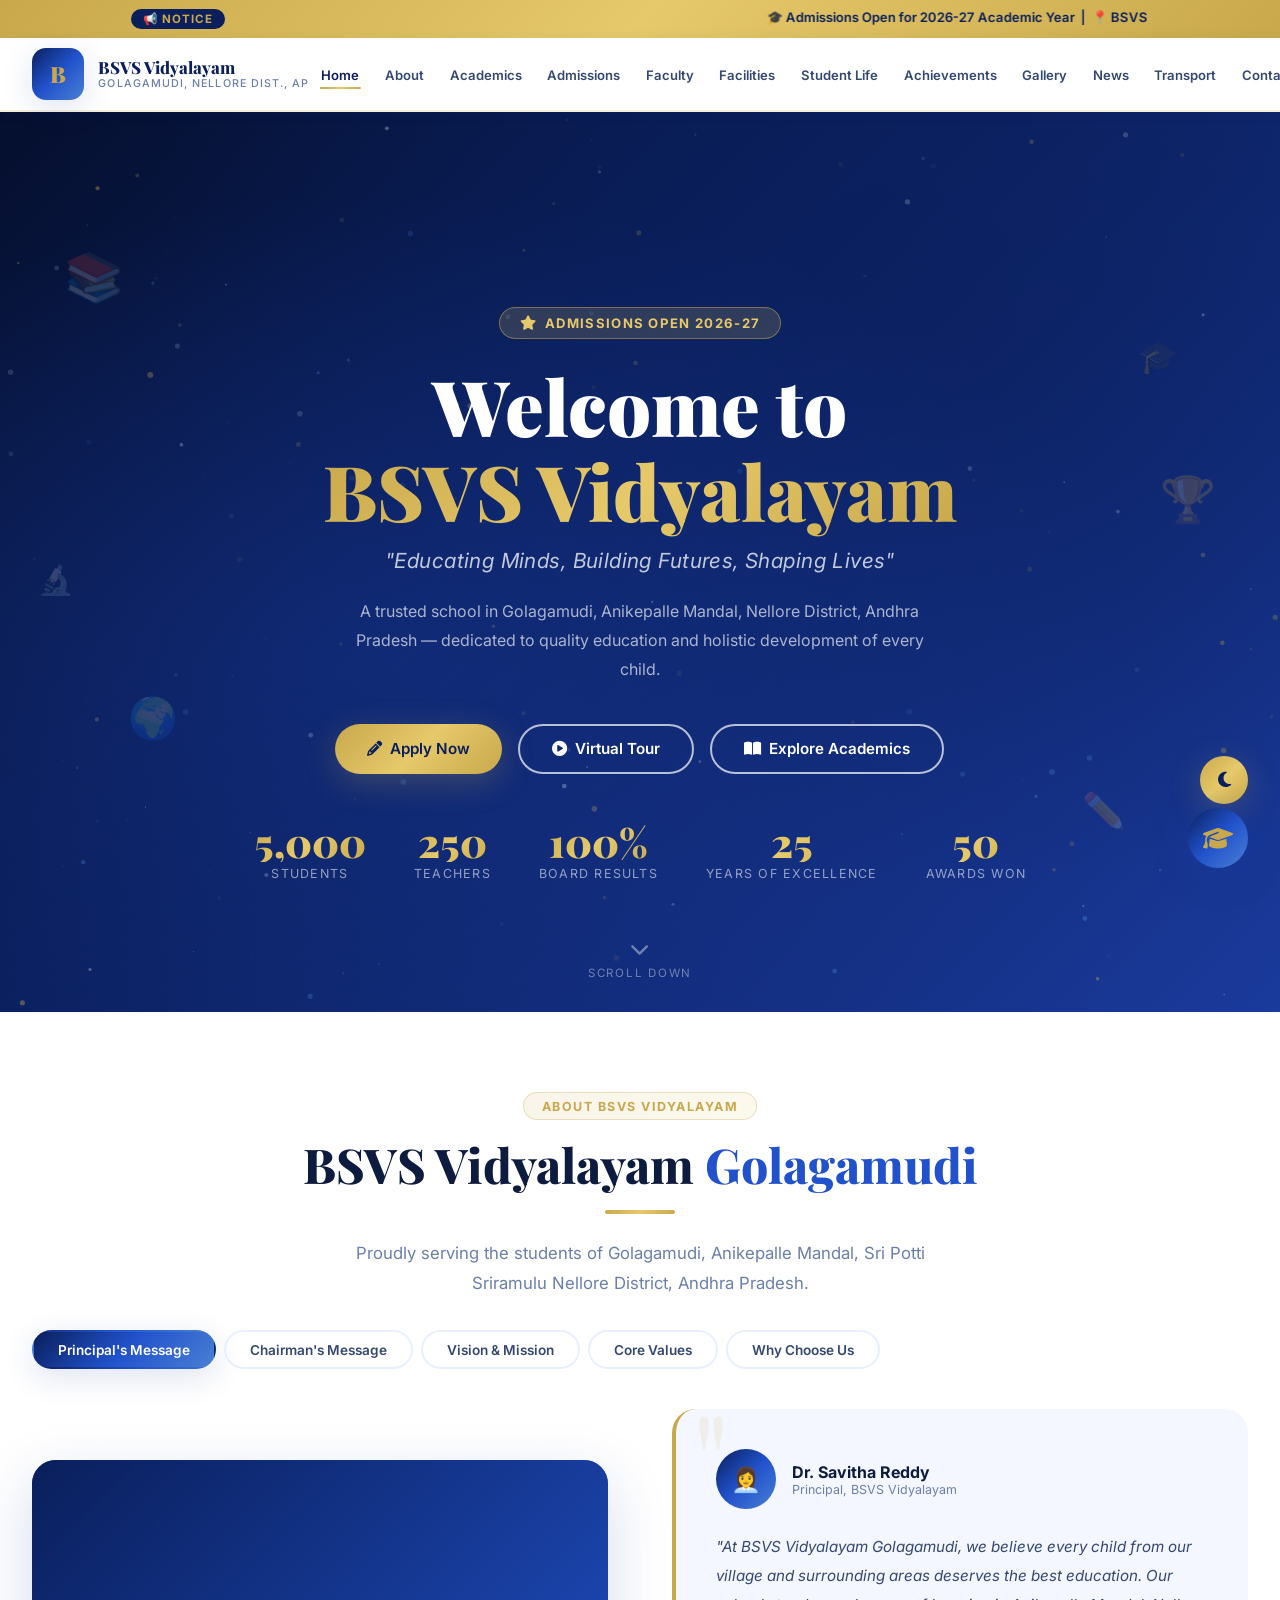
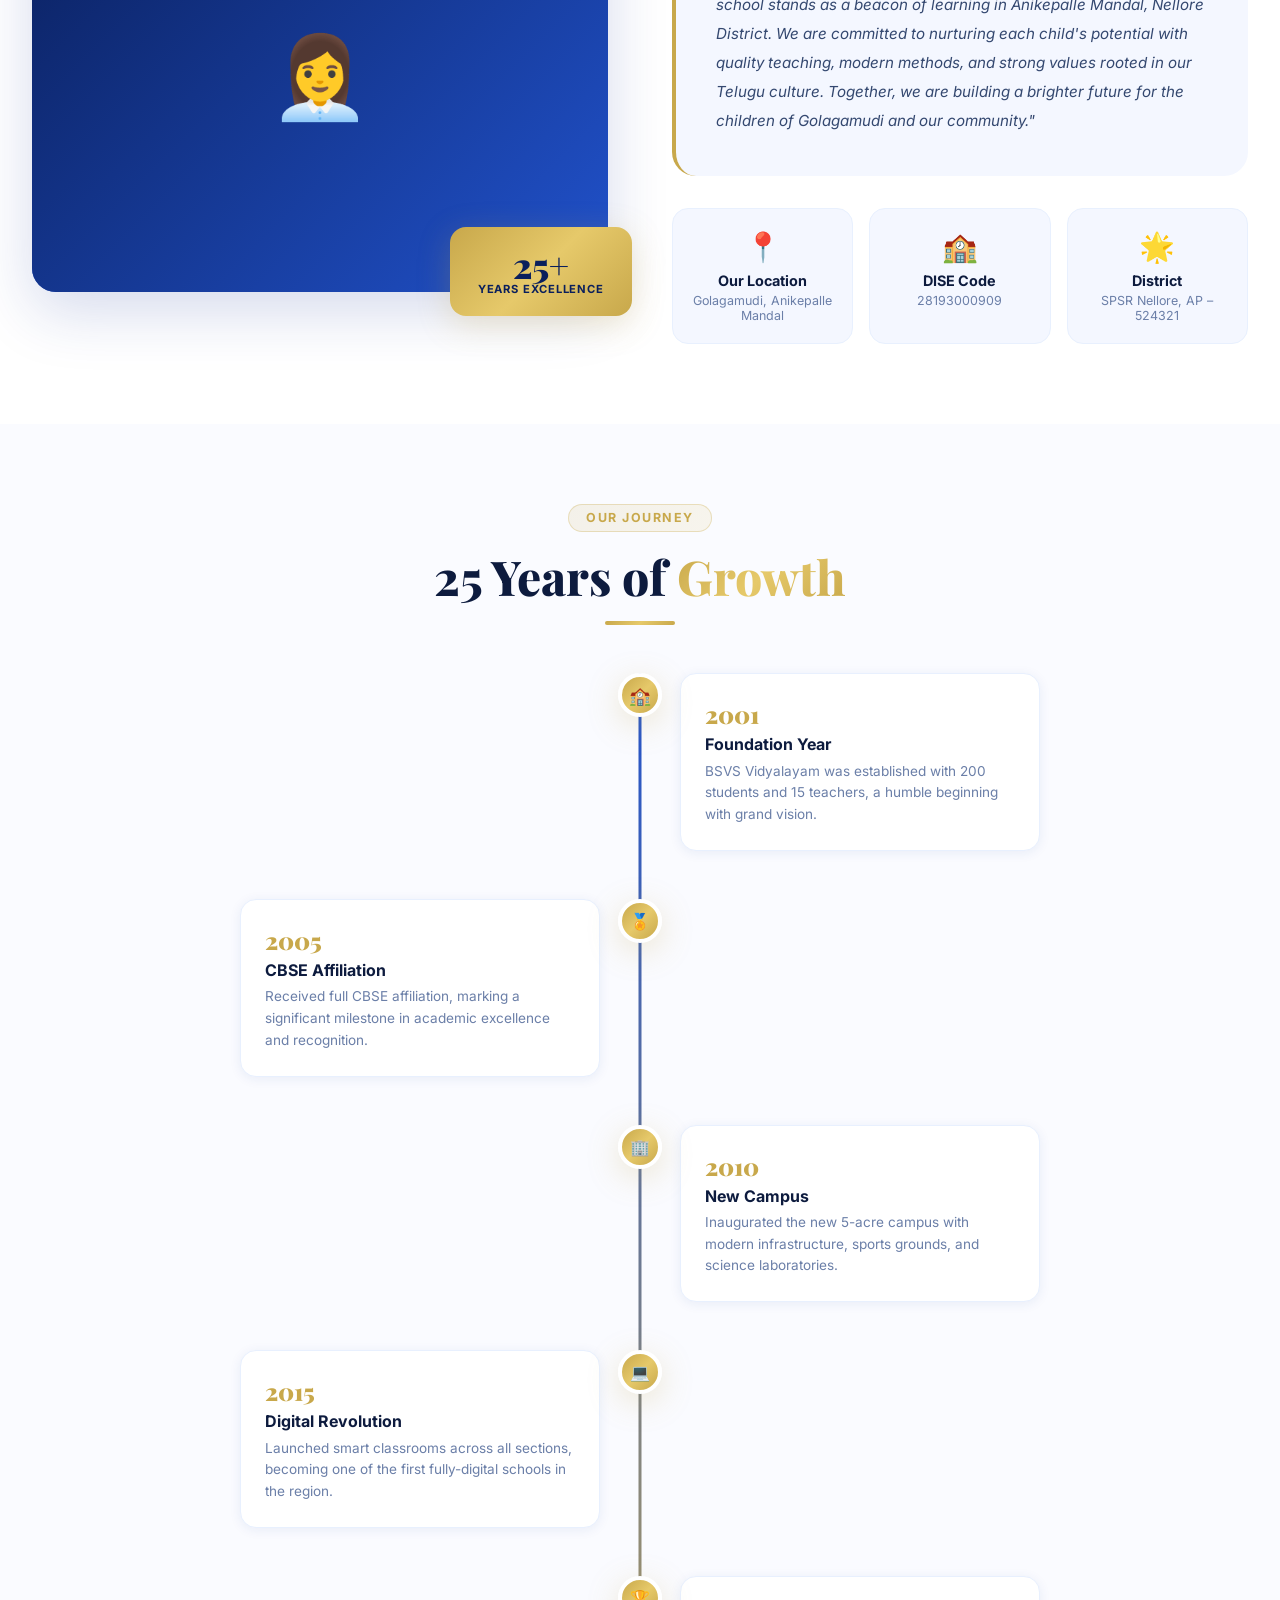
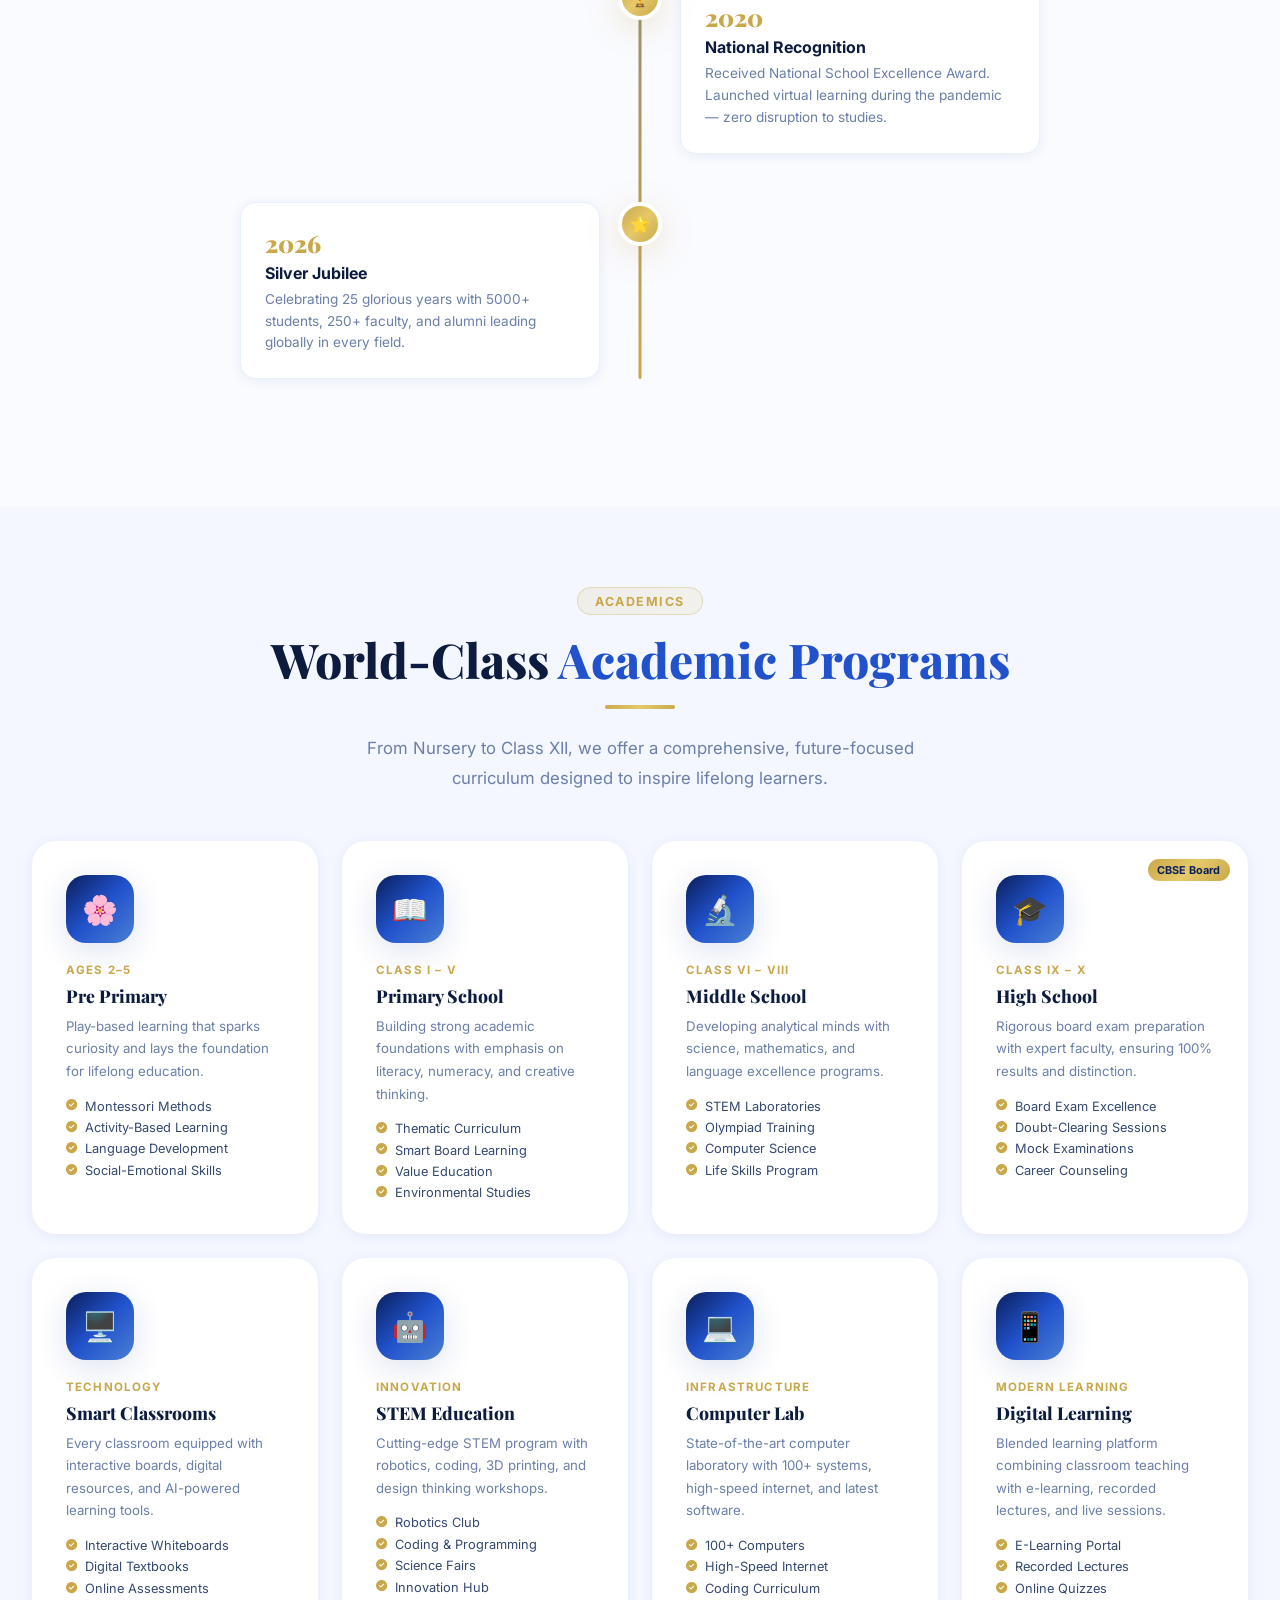
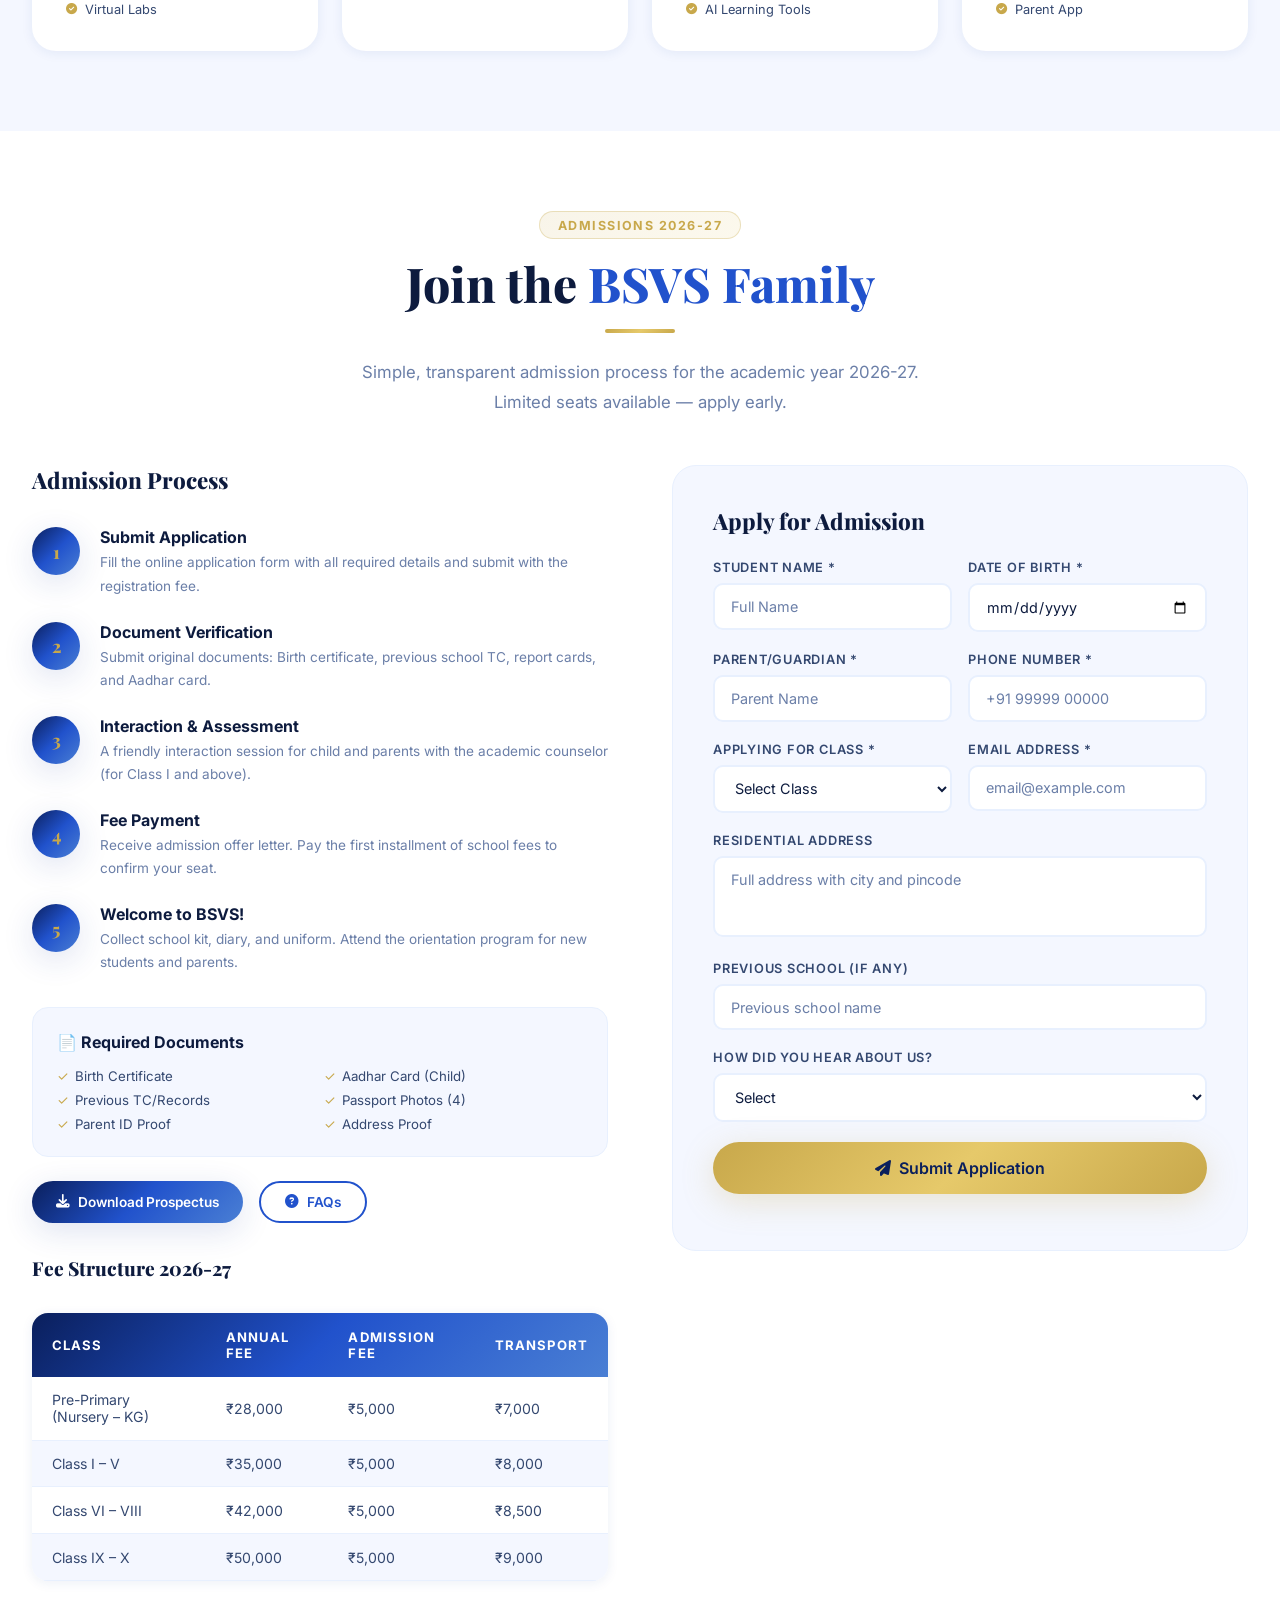
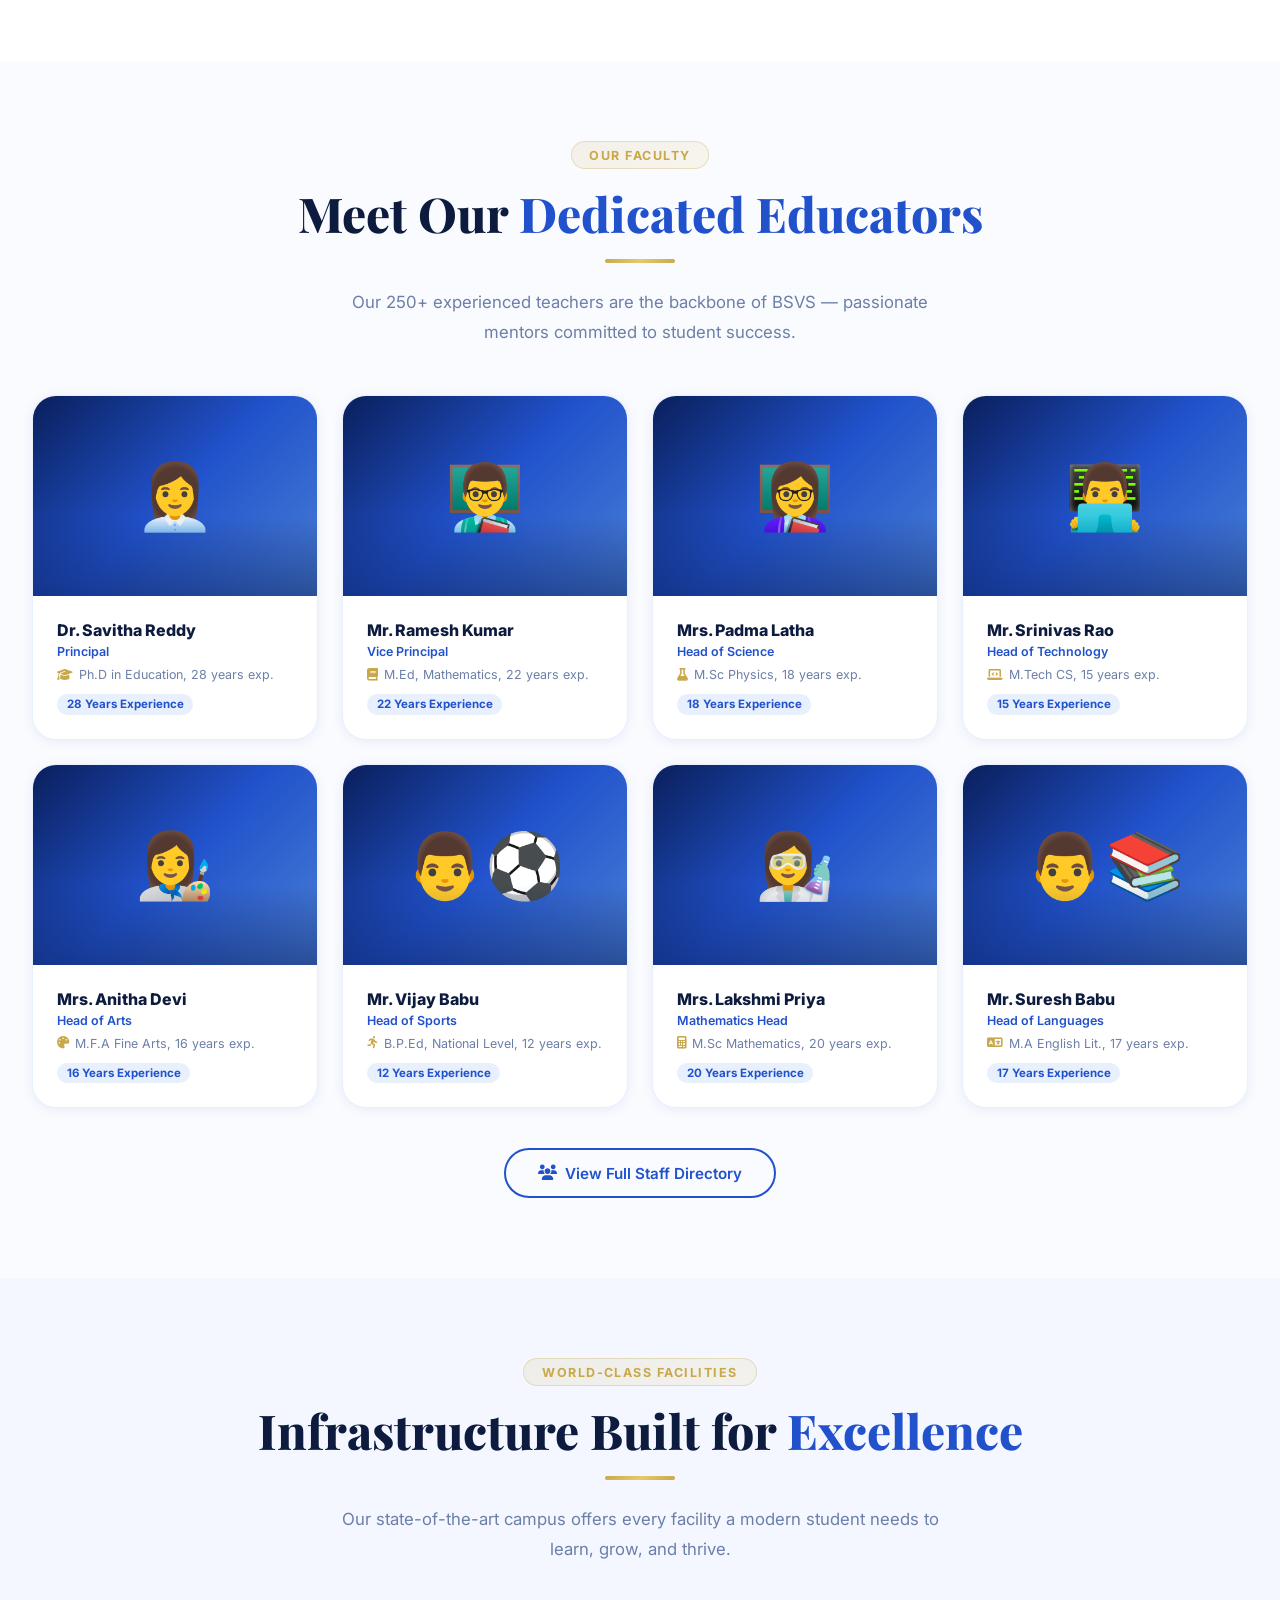
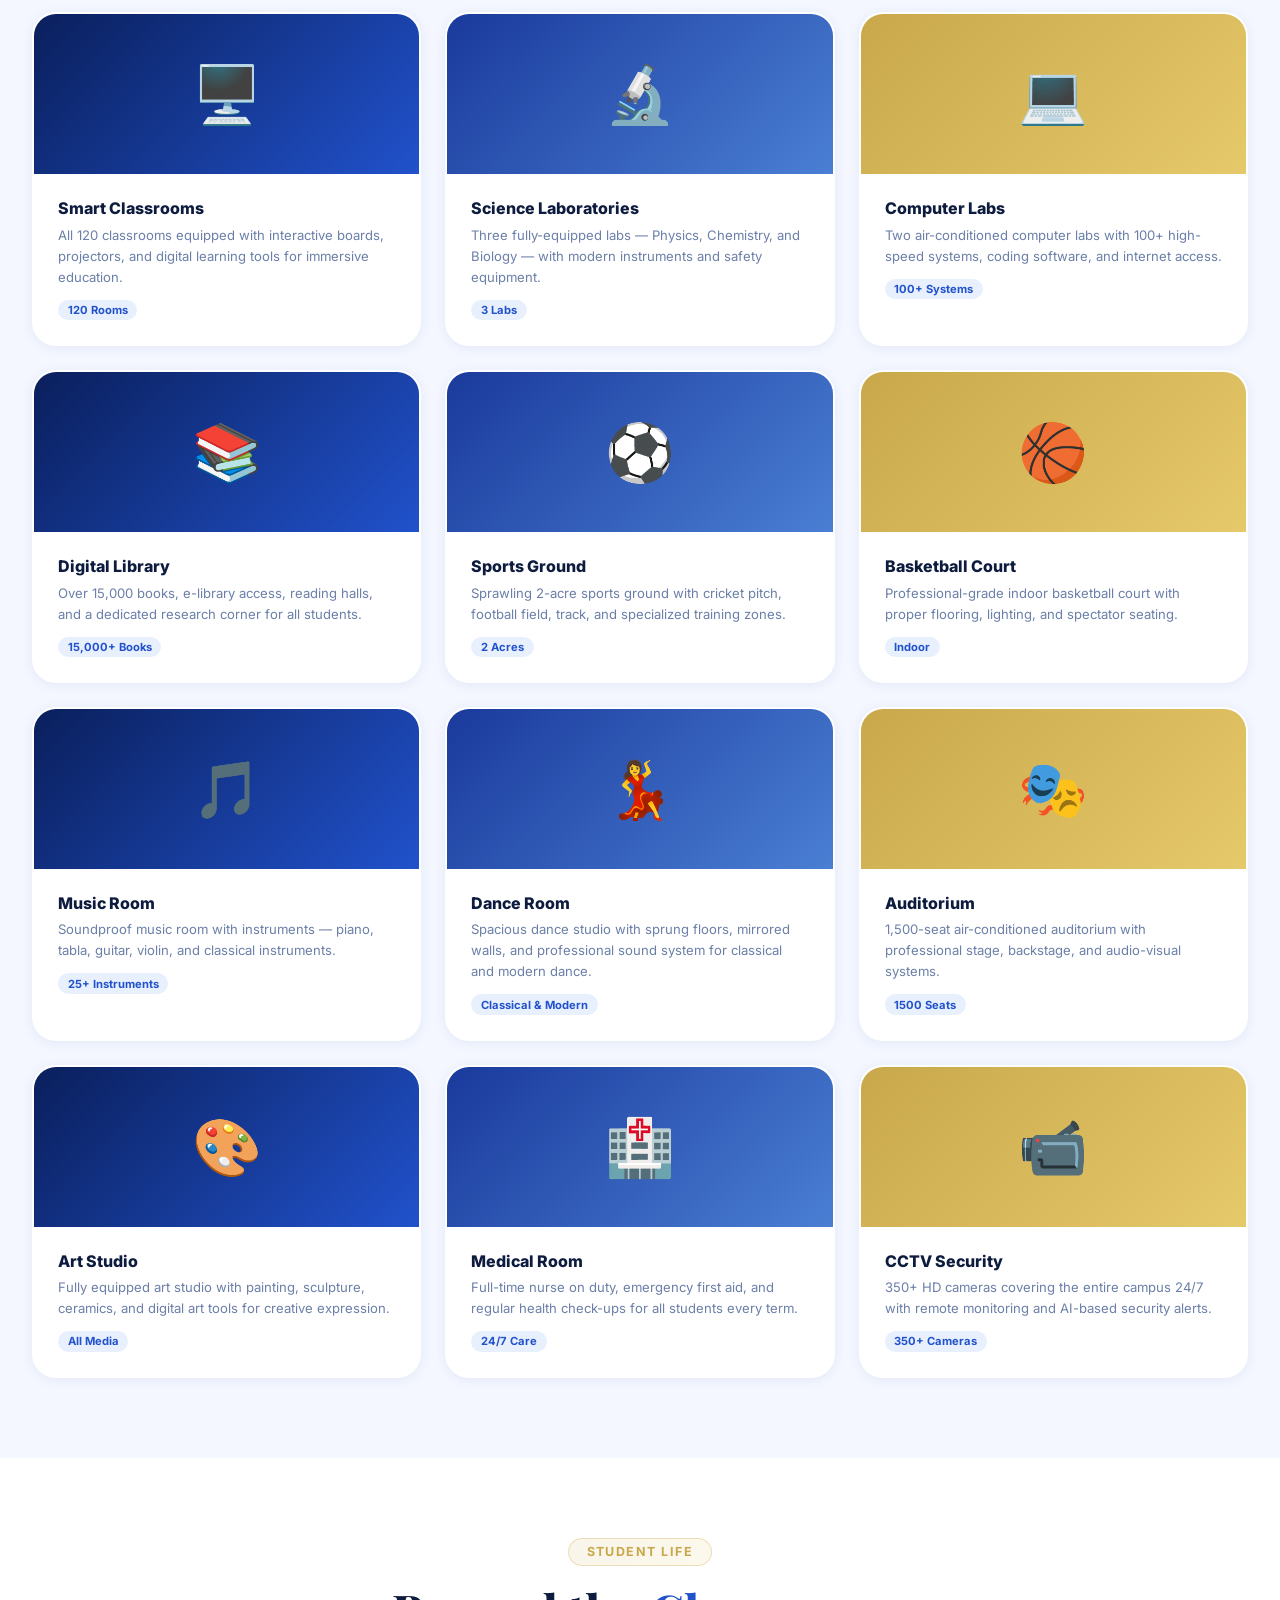
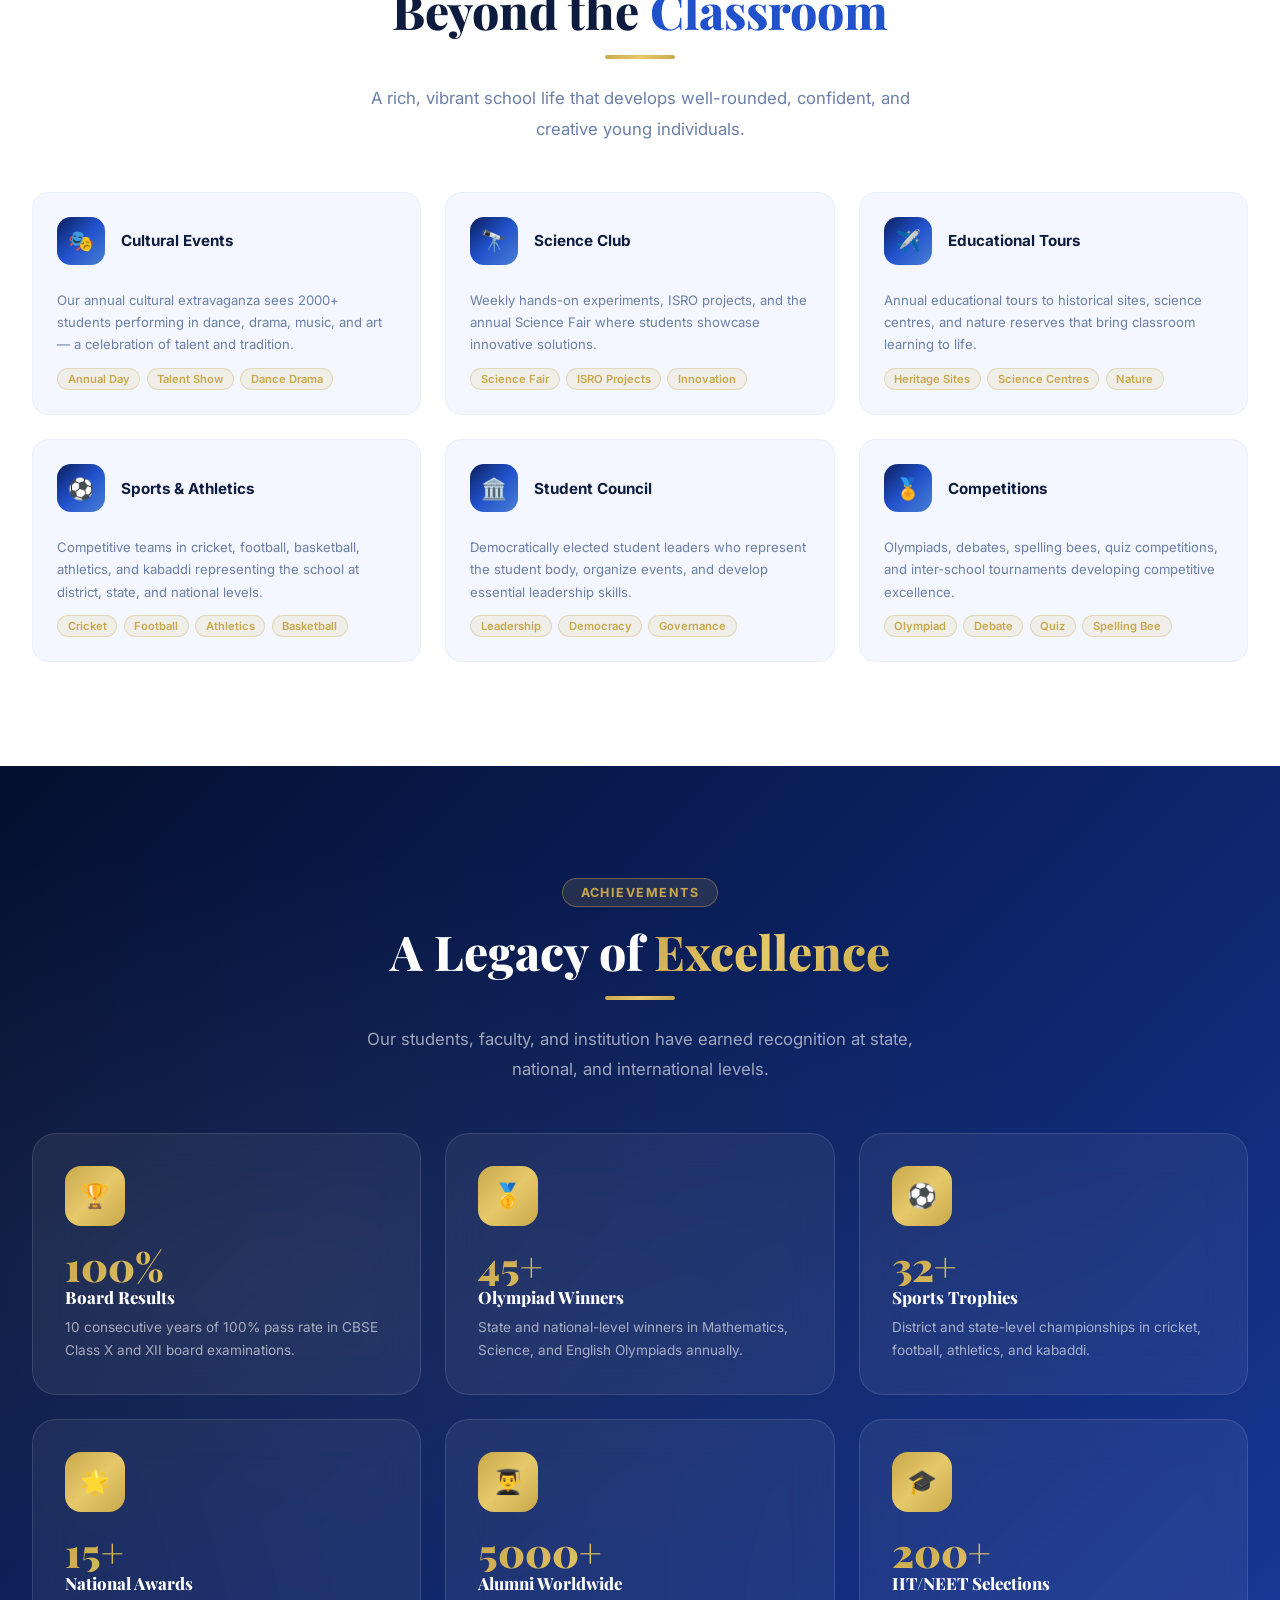
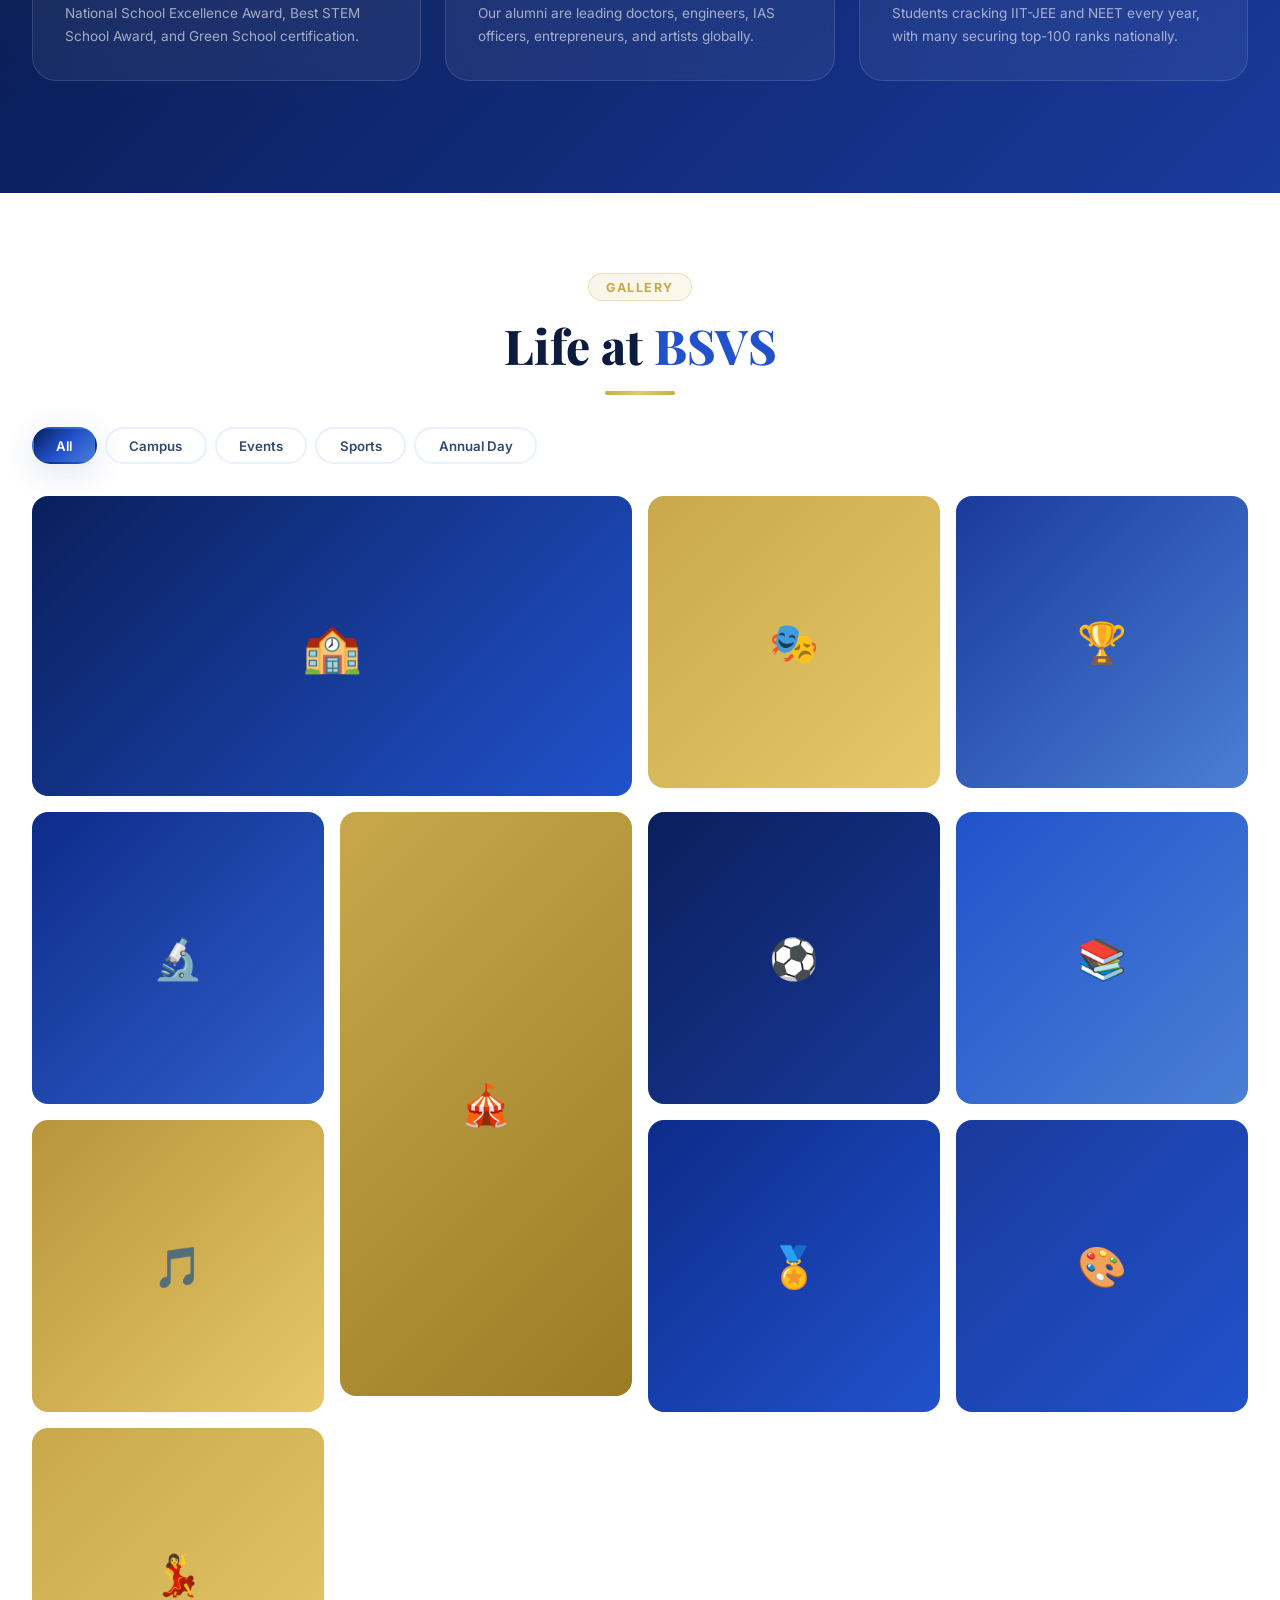
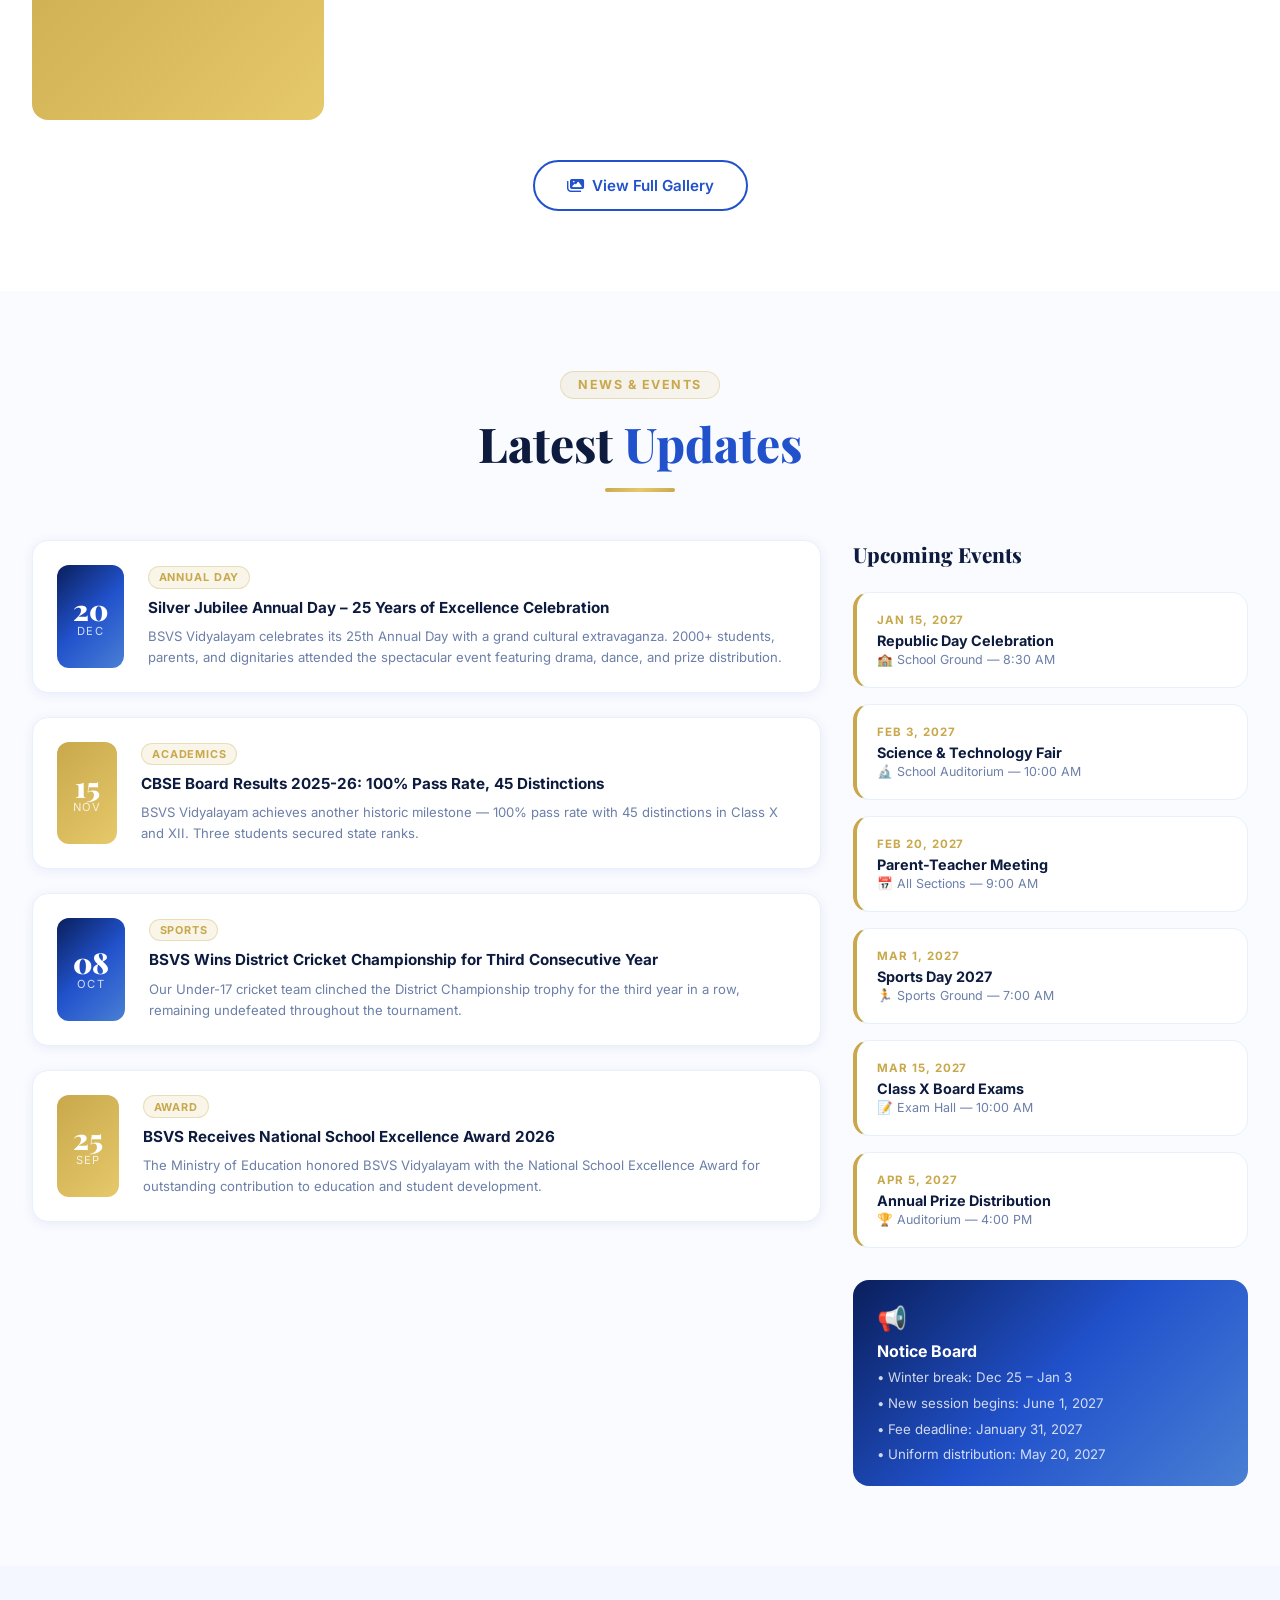
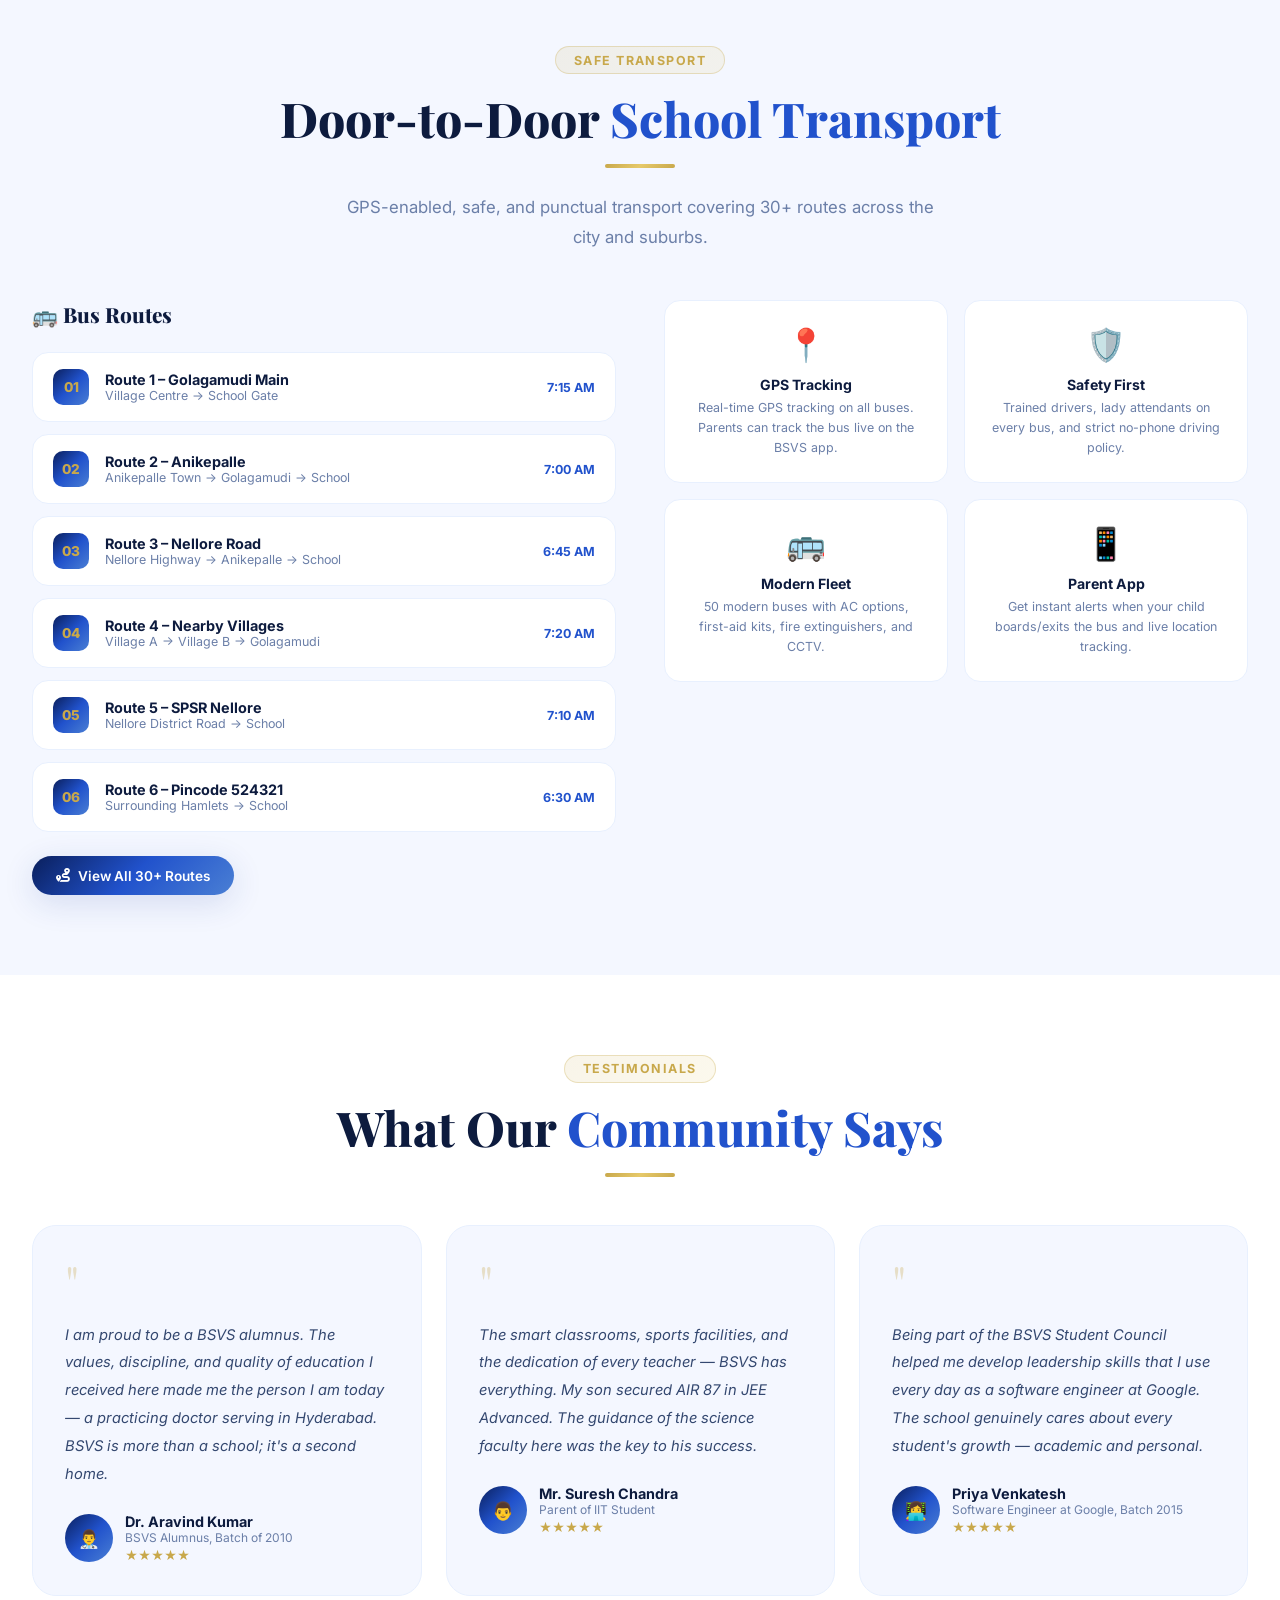
==== bsvs_school.html @ 8b210e8f "Add BSVS Vidyalayam Golagamudi school website with admin dashboard" ====
<!DOCTYPE html>
<html lang="en">
<head>
  <meta charset="UTF-8" />
  <meta name="viewport" content="width=device-width, initial-scale=1.0" />
  <title>BSVS Vidyalayam Golagamudi – Excellence in Education | Nellore, Andhra Pradesh</title>
  <meta name="description" content="BSVS Vidyalayam Golagamudi – A premier school in Anikepalle Mandal, Nellore District, Andhra Pradesh. Quality education, smart classrooms & holistic development. DISE Code: 28193000909." />
  <meta name="keywords" content="BSVS Vidyalayam Golagamudi, BSVS school Nellore, Anikepalle school, Nellore district school, Andhra Pradesh school, admissions 2026-27, DISE 28193000909" />
  <link rel="preconnect" href="https://fonts.googleapis.com" />
  <link rel="preconnect" href="https://fonts.gstatic.com" crossorigin />
  <link href="https://fonts.googleapis.com/css2?family=Playfair+Display:wght@400;600;700;800;900&family=Inter:wght@300;400;500;600;700;800&family=Poppins:wght@300;400;500;600;700;800&display=swap" rel="stylesheet" />
  <link rel="stylesheet" href="https://cdnjs.cloudflare.com/ajax/libs/font-awesome/6.5.0/css/all.min.css" />
  <style>
/* ============================
   ROOT VARIABLES
============================ */
:root {
  --white: #ffffff;
  --blue-dark: #0a1f5c;
  --blue: #1a3a9c;
  --blue-mid: #2152cc;
  --blue-light: #4a7fd4;
  --blue-pale: #e8f0fe;
  --gold: #c8a84b;
  --gold-light: #e6c96a;
  --gold-pale: #fdf8ee;
  --text-dark: #0d1b3e;
  --text-mid: #344870;
  --text-light: #6b7fa8;
  --bg-white: #ffffff;
  --bg-pale: #f4f7ff;
  --bg-section: #fafbff;
  --shadow-sm: 0 2px 12px rgba(26,58,156,0.08);
  --shadow-md: 0 8px 32px rgba(26,58,156,0.14);
  --shadow-lg: 0 20px 60px rgba(26,58,156,0.18);
  --shadow-gold: 0 8px 32px rgba(200,168,75,0.25);
  --gradient-blue: linear-gradient(135deg, #0a1f5c 0%, #2152cc 50%, #4a7fd4 100%);
  --gradient-gold: linear-gradient(135deg, #c8a84b 0%, #e6c96a 50%, #c8a84b 100%);
  --gradient-hero: linear-gradient(135deg, #050f2e 0%, #0a1f5c 40%, #1a3a9c 100%);
  --radius: 16px;
  --radius-lg: 24px;
  --transition: 0.3s cubic-bezier(0.4,0,0.2,1);
}
*, *::before, *::after { box-sizing: border-box; margin: 0; padding: 0; }
html { scroll-behavior: smooth; font-size: 16px; }
body { font-family: 'Inter', sans-serif; background: var(--bg-white); color: var(--text-dark); overflow-x: hidden; }
a { color: inherit; text-decoration: none; }
ul { list-style: none; }
img { max-width: 100%; display: block; }
button { cursor: pointer; font-family: inherit; }
::-webkit-scrollbar { width: 6px; }
::-webkit-scrollbar-track { background: var(--bg-pale); }
::-webkit-scrollbar-thumb { background: var(--gradient-blue); border-radius: 3px; }
/* ============================
   UTILITY CLASSES
============================ */
.container { max-width: 1280px; margin: 0 auto; padding: 0 2rem; }
.section-pad { padding: 5rem 0; }
.section-pad-lg { padding: 7rem 0; }
.text-center { text-align: center; }
.flex { display: flex; }
.grid { display: grid; }
.hidden { display: none; }

/* Glass card */
.glass { background: rgba(255,255,255,0.85); backdrop-filter: blur(20px); -webkit-backdrop-filter: blur(20px); border: 1px solid rgba(26,58,156,0.1); }
.glass-dark { background: rgba(10,31,92,0.7); backdrop-filter: blur(20px); border: 1px solid rgba(255,255,255,0.1); }

/* Section Header */
.section-label { display: inline-block; font-size: 0.78rem; font-weight: 700; text-transform: uppercase; letter-spacing: 0.12em; color: var(--gold); background: linear-gradient(135deg,rgba(200,168,75,0.12),rgba(230,201,106,0.12)); border: 1px solid rgba(200,168,75,0.3); padding: 0.35rem 1.1rem; border-radius: 50px; margin-bottom: 1rem; }
.section-title { font-family: 'Playfair Display', serif; font-size: clamp(2rem,4vw,3rem); font-weight: 800; color: var(--text-dark); line-height: 1.2; margin-bottom: 1rem; }
.section-title span { color: var(--blue-mid); }
.section-title .gold { background: var(--gradient-gold); -webkit-background-clip: text; -webkit-text-fill-color: transparent; background-clip: text; }
.section-sub { color: var(--text-light); font-size: 1.05rem; line-height: 1.8; max-width: 600px; }
.divider { width: 70px; height: 4px; background: var(--gradient-gold); border-radius: 2px; margin: 1rem 0 1.5rem; }
.divider.center { margin: 1rem auto 1.5rem; }

/* Buttons */
.btn { display: inline-flex; align-items: center; gap: 0.5rem; padding: 0.85rem 2rem; border-radius: 50px; font-size: 0.95rem; font-weight: 600; transition: var(--transition); border: none; outline: none; cursor: pointer; }
.btn-primary { background: var(--gradient-gold); color: var(--blue-dark); box-shadow: var(--shadow-gold); }
.btn-primary:hover { transform: translateY(-3px); box-shadow: 0 12px 40px rgba(200,168,75,0.45); }
.btn-outline { background: transparent; color: var(--white); border: 2px solid rgba(255,255,255,0.7); }
.btn-outline:hover { background: rgba(255,255,255,0.1); transform: translateY(-3px); }
.btn-blue { background: var(--gradient-blue); color: var(--white); box-shadow: var(--shadow-md); }
.btn-blue:hover { transform: translateY(-3px); box-shadow: 0 12px 40px rgba(26,58,156,0.45); }
.btn-blue-outline { background: transparent; color: var(--blue-mid); border: 2px solid var(--blue-mid); }
.btn-blue-outline:hover { background: var(--blue-mid); color: var(--white); transform: translateY(-3px); }

/* Fade-in animation class */
.fade-up { opacity: 0; transform: translateY(40px); transition: opacity 0.7s ease, transform 0.7s ease; }
.fade-up.visible { opacity: 1; transform: translateY(0); }
.fade-left { opacity: 0; transform: translateX(-40px); transition: opacity 0.7s ease, transform 0.7s ease; }
.fade-left.visible { opacity: 1; transform: translateX(0); }
.fade-right { opacity: 0; transform: translateX(40px); transition: opacity 0.7s ease, transform 0.7s ease; }
.fade-right.visible { opacity: 1; transform: translateX(0); }
/* ============================
   LOADER
============================ */
#pageLoader { position: fixed; inset: 0; background: var(--gradient-hero); z-index: 99999; display: flex; flex-direction: column; align-items: center; justify-content: center; transition: opacity 0.6s ease, visibility 0.6s ease; }
#pageLoader.loaded { opacity: 0; visibility: hidden; }
.loader-logo { font-family: 'Playfair Display', serif; font-size: 3rem; font-weight: 900; color: var(--white); margin-bottom: 0.25rem; }
.loader-logo span { background: var(--gradient-gold); -webkit-background-clip: text; -webkit-text-fill-color: transparent; background-clip: text; }
.loader-tagline { color: rgba(255,255,255,0.6); font-size: 0.9rem; letter-spacing: 0.2em; text-transform: uppercase; margin-bottom: 2rem; }
.loader-bar-wrap { width: 200px; height: 3px; background: rgba(255,255,255,0.1); border-radius: 3px; overflow: hidden; }
.loader-bar-inner { height: 100%; width: 0%; background: var(--gradient-gold); border-radius: 3px; animation: loaderFill 1.5s ease forwards; }
@keyframes loaderFill { to { width: 100%; } }

/* ============================
   TOP ANNOUNCEMENT BAR
============================ */
.announcement-bar { background: var(--gradient-gold); padding: 0.55rem 2rem; display: flex; align-items: center; justify-content: center; gap: 1.5rem; font-size: 0.82rem; font-weight: 600; color: var(--blue-dark); position: relative; z-index: 200; }
.announcement-bar .marquee-wrap { overflow: hidden; flex: 1; max-width: 900px; }
.announcement-bar marquee { white-space: nowrap; }
.announcement-bar .badge { background: var(--blue-dark); color: var(--gold); padding: 0.2rem 0.75rem; border-radius: 50px; font-size: 0.72rem; font-weight: 700; text-transform: uppercase; letter-spacing: 0.08em; flex-shrink: 0; }

/* ============================
   NAVBAR
============================ */
.navbar { position: sticky; top: 0; left: 0; right: 0; z-index: 1000; background: rgba(255,255,255,0.97); backdrop-filter: blur(20px); border-bottom: 2px solid rgba(200,168,75,0.2); box-shadow: var(--shadow-sm); transition: var(--transition); }
.nav-wrapper { max-width: 1400px; margin: 0 auto; padding: 0 2rem; display: flex; align-items: center; justify-content: space-between; height: 72px; }
.nav-brand { display: flex; align-items: center; gap: 0.9rem; flex-shrink: 0; }
.nav-logo-icon { width: 52px; height: 52px; background: var(--gradient-blue); border-radius: 14px; display: flex; align-items: center; justify-content: center; font-family: 'Playfair Display', serif; font-size: 1.4rem; font-weight: 900; color: var(--gold); box-shadow: var(--shadow-md); flex-shrink: 0; }
.nav-school-name { font-family: 'Playfair Display', serif; font-size: 1.05rem; font-weight: 800; color: var(--blue-dark); line-height: 1.2; }
.nav-school-name span { display: block; font-family: 'Inter', sans-serif; font-size: 0.67rem; font-weight: 500; color: var(--text-light); letter-spacing: 0.1em; text-transform: uppercase; margin-top: 1px; }
.nav-links { display: flex; align-items: center; gap: 0.1rem; }
.nav-link { position: relative; padding: 0.5rem 0.75rem; font-size: 0.82rem; font-weight: 600; color: var(--text-mid); border-radius: 8px; transition: var(--transition); white-space: nowrap; }
.nav-link::after { content: ''; position: absolute; bottom: 2px; left: 50%; transform: translateX(-50%); width: 0; height: 2px; background: var(--gradient-gold); border-radius: 2px; transition: width var(--transition); }
.nav-link:hover, .nav-link.active { color: var(--blue-dark); }
.nav-link:hover::after, .nav-link.active::after { width: 65%; }
.nav-cta { background: var(--gradient-blue); color: var(--white) !important; padding: 0.6rem 1.25rem !important; border-radius: 50px !important; font-size: 0.82rem !important; box-shadow: var(--shadow-md); }
.nav-cta::after { display: none !important; }
.nav-cta:hover { transform: translateY(-2px); box-shadow: 0 8px 25px rgba(26,58,156,0.4) !important; }
.hamburger { display: none; flex-direction: column; gap: 5px; background: none; border: none; padding: 4px; cursor: pointer; }
.hamburger span { width: 26px; height: 2px; background: var(--blue-dark); border-radius: 2px; transition: var(--transition); display: block; }
.mobile-nav { display: none; position: fixed; inset: 0; top: 0; background: rgba(10,31,92,0.97); backdrop-filter: blur(20px); z-index: 999; flex-direction: column; align-items: center; justify-content: center; gap: 1.5rem; }
.mobile-nav.open { display: flex; }
.mobile-nav .nav-link { font-size: 1.3rem; color: var(--white) !important; padding: 0.75rem 2rem; }
.mobile-nav-close { position: absolute; top: 1.5rem; right: 1.5rem; background: none; border: none; color: var(--white); font-size: 1.8rem; cursor: pointer; }

/* ============================
   HERO SECTION
============================ */
.hero { position: relative; min-height: 100vh; display: flex; align-items: center; justify-content: center; overflow: hidden; background: var(--gradient-hero); }
#heroCanvas { position: absolute; inset: 0; width: 100%; height: 100%; z-index: 0; opacity: 0.6; }
.hero-overlay { position: absolute; inset: 0; background: radial-gradient(ellipse at 30% 60%, rgba(26,58,156,0.4) 0%, transparent 60%), radial-gradient(ellipse at 70% 20%, rgba(10,31,92,0.6) 0%, transparent 60%); z-index: 1; }
.hero-content { position: relative; z-index: 2; text-align: center; padding: 8rem 2rem 4rem; max-width: 1100px; margin: 0 auto; }
.hero-badge { display: inline-flex; align-items: center; gap: 0.5rem; background: rgba(200,168,75,0.2); border: 1px solid rgba(200,168,75,0.5); color: var(--gold-light); padding: 0.45rem 1.25rem; border-radius: 50px; font-size: 0.82rem; font-weight: 700; text-transform: uppercase; letter-spacing: 0.1em; margin-bottom: 1.5rem; animation: fadeInDown 0.8s ease 0.2s both; }
.hero-badge i { font-size: 0.9rem; }
.hero-title { font-family: 'Playfair Display', serif; font-size: clamp(2.8rem,6vw,5.5rem); font-weight: 900; color: var(--white); line-height: 1.1; margin-bottom: 1rem; animation: fadeInUp 0.8s ease 0.4s both; }
.hero-title .gold-text { background: var(--gradient-gold); -webkit-background-clip: text; -webkit-text-fill-color: transparent; background-clip: text; }
.hero-motto { font-size: clamp(1rem,2vw,1.3rem); color: rgba(255,255,255,0.75); font-style: italic; margin-bottom: 1.5rem; animation: fadeInUp 0.8s ease 0.5s both; letter-spacing: 0.02em; }
.hero-desc { color: rgba(255,255,255,0.65); font-size: 1rem; max-width: 600px; margin: 0 auto 2.5rem; line-height: 1.8; animation: fadeInUp 0.8s ease 0.6s both; }
.hero-btns { display: flex; gap: 1rem; justify-content: center; flex-wrap: wrap; margin-bottom: 3rem; animation: fadeInUp 0.8s ease 0.7s both; }
.hero-stats { display: flex; justify-content: center; gap: 3rem; flex-wrap: wrap; animation: fadeInUp 0.8s ease 0.9s both; }
.hero-stat { text-align: center; }
.hero-stat-num { font-family: 'Playfair Display', serif; font-size: 2.5rem; font-weight: 900; background: var(--gradient-gold); -webkit-background-clip: text; -webkit-text-fill-color: transparent; background-clip: text; line-height: 1; }
.hero-stat-label { font-size: 0.78rem; color: rgba(255,255,255,0.55); text-transform: uppercase; letter-spacing: 0.1em; margin-top: 0.25rem; }
.hero-scroll { position: absolute; bottom: 2rem; left: 50%; transform: translateX(-50%); display: flex; flex-direction: column; align-items: center; gap: 0.4rem; color: rgba(255,255,255,0.4); font-size: 0.72rem; text-transform: uppercase; letter-spacing: 0.15em; animation: heroScrollBounce 2s ease-in-out infinite; z-index: 2; }
.hero-scroll i { font-size: 1.2rem; }
@keyframes heroScrollBounce { 0%,100% { transform: translateX(-50%) translateY(0); } 50% { transform: translateX(-50%) translateY(8px); } }
@keyframes fadeInUp { from { opacity: 0; transform: translateY(30px); } to { opacity: 1; transform: translateY(0); } }
@keyframes fadeInDown { from { opacity: 0; transform: translateY(-20px); } to { opacity: 1; transform: translateY(0); } }

/* Floating 3D objects */
.hero-floats { position: absolute; inset: 0; z-index: 1; pointer-events: none; overflow: hidden; }
.float-obj { position: absolute; font-size: 2.5rem; opacity: 0.18; animation: floatObj 6s ease-in-out infinite; }
.float-obj:nth-child(1) { top: 15%; left: 5%; animation-delay: 0s; font-size: 3rem; }
.float-obj:nth-child(2) { top: 25%; right: 8%; animation-delay: 1.5s; font-size: 2rem; }
.float-obj:nth-child(3) { bottom: 30%; left: 10%; animation-delay: 3s; }
.float-obj:nth-child(4) { bottom: 20%; right: 12%; animation-delay: 0.8s; font-size: 2.2rem; }
.float-obj:nth-child(5) { top: 50%; left: 3%; animation-delay: 2s; font-size: 1.8rem; }
.float-obj:nth-child(6) { top: 40%; right: 5%; animation-delay: 4s; font-size: 2.8rem; }
@keyframes floatObj { 0%,100% { transform: translateY(0) rotate(0deg); } 33% { transform: translateY(-20px) rotate(5deg); } 66% { transform: translateY(10px) rotate(-3deg); } }
/* ============================
   ABOUT SECTION
============================ */
.about-section { background: var(--bg-white); }
.about-tabs { display: flex; gap: 0.5rem; flex-wrap: wrap; margin-bottom: 2.5rem; }
.about-tab { padding: 0.6rem 1.5rem; border-radius: 50px; font-size: 0.85rem; font-weight: 600; border: 2px solid var(--blue-pale); color: var(--text-mid); cursor: pointer; transition: var(--transition); background: transparent; }
.about-tab.active { background: var(--gradient-blue); color: var(--white); border-color: transparent; box-shadow: var(--shadow-md); }
.about-tab-panel { display: none; }
.about-tab-panel.active { display: block; }
.about-grid { display: grid; grid-template-columns: 1fr 1fr; gap: 4rem; align-items: center; }
.about-img-wrap { position: relative; }
.about-img-frame { width: 100%; aspect-ratio: 4/3; background: var(--gradient-blue); border-radius: var(--radius-lg); overflow: hidden; position: relative; box-shadow: var(--shadow-lg); }
.about-img-frame img { width: 100%; height: 100%; object-fit: cover; }
.about-img-badge { position: absolute; bottom: -1.5rem; right: -1.5rem; background: var(--gradient-gold); padding: 1.25rem 1.75rem; border-radius: var(--radius); box-shadow: var(--shadow-gold); text-align: center; }
.about-img-badge .num { font-family: 'Playfair Display', serif; font-size: 2.2rem; font-weight: 900; color: var(--blue-dark); line-height: 1; }
.about-img-badge .lbl { font-size: 0.7rem; font-weight: 700; color: var(--blue-dark); text-transform: uppercase; letter-spacing: 0.08em; }
.message-card { background: var(--bg-pale); border-radius: var(--radius-lg); padding: 2.5rem; border-left: 4px solid var(--gold); position: relative; overflow: hidden; }
.message-card::before { content: '"'; font-family: 'Playfair Display', serif; font-size: 8rem; color: var(--gold); opacity: 0.12; position: absolute; top: -1rem; left: 1rem; line-height: 1; }
.message-avatar { display: flex; align-items: center; gap: 1rem; margin-bottom: 1.5rem; }
.message-avatar-img { width: 60px; height: 60px; border-radius: 50%; background: var(--gradient-blue); display: flex; align-items: center; justify-content: center; color: var(--gold); font-size: 1.5rem; flex-shrink: 0; }
.message-avatar-name { font-weight: 700; font-size: 1rem; color: var(--text-dark); }
.message-avatar-role { font-size: 0.78rem; color: var(--text-light); }
.message-text { color: var(--text-mid); line-height: 1.9; font-size: 0.95rem; font-style: italic; }
.values-grid { display: grid; grid-template-columns: repeat(3,1fr); gap: 1.5rem; }
.value-card { background: var(--bg-pale); border-radius: var(--radius); padding: 1.75rem; text-align: center; border: 1px solid var(--blue-pale); transition: var(--transition); }
.value-card:hover { transform: translateY(-6px); box-shadow: var(--shadow-md); border-color: rgba(200,168,75,0.3); }
.value-icon { width: 56px; height: 56px; border-radius: 16px; background: var(--gradient-blue); display: flex; align-items: center; justify-content: center; font-size: 1.4rem; color: var(--gold); margin: 0 auto 1rem; box-shadow: var(--shadow-md); }
.value-title { font-weight: 700; font-size: 0.95rem; color: var(--text-dark); margin-bottom: 0.4rem; }
.value-desc { font-size: 0.82rem; color: var(--text-light); line-height: 1.6; }

/* Timeline */
.timeline-section { background: var(--bg-section); }
.timeline-wrap { position: relative; max-width: 800px; margin: 0 auto; }
.timeline-wrap::before { content: ''; position: absolute; left: 50%; top: 0; bottom: 0; width: 3px; background: linear-gradient(to bottom, var(--blue-mid), var(--gold)); transform: translateX(-50%); border-radius: 3px; }
.tl-item { display: flex; gap: 3rem; margin-bottom: 3rem; align-items: flex-start; }
.tl-item:nth-child(even) { flex-direction: row-reverse; }
.tl-dot { position: absolute; left: 50%; transform: translateX(-50%); width: 44px; height: 44px; border-radius: 50%; background: var(--gradient-gold); border: 4px solid var(--white); box-shadow: var(--shadow-gold); display: flex; align-items: center; justify-content: center; font-size: 1rem; color: var(--blue-dark); z-index: 1; flex-shrink: 0; }
.tl-card { flex: 1; background: var(--white); border-radius: var(--radius); padding: 1.5rem; box-shadow: var(--shadow-sm); border: 1px solid var(--blue-pale); max-width: calc(50% - 2.5rem); }
.tl-item:nth-child(odd) .tl-card { margin-left: auto; }
.tl-item:nth-child(even) .tl-card { margin-right: auto; }
.tl-year { font-family: 'Playfair Display', serif; font-size: 1.5rem; font-weight: 900; color: var(--gold); margin-bottom: 0.25rem; }
.tl-title { font-weight: 700; color: var(--text-dark); margin-bottom: 0.4rem; }
.tl-desc { font-size: 0.85rem; color: var(--text-light); line-height: 1.6; }
/* ============================
   ACADEMICS SECTION
============================ */
.academics-section { background: var(--bg-pale); }
.academics-grid { display: grid; grid-template-columns: repeat(4,1fr); gap: 1.5rem; }
.academic-card { background: var(--white); border-radius: var(--radius-lg); padding: 2rem; border: 2px solid transparent; transition: var(--transition); position: relative; overflow: hidden; box-shadow: var(--shadow-sm); }
.academic-card::before { content: ''; position: absolute; inset: 0; background: var(--gradient-blue); opacity: 0; transition: opacity var(--transition); z-index: 0; }
.academic-card:hover { transform: translateY(-8px) scale(1.02); border-color: var(--blue-light); box-shadow: var(--shadow-lg); }
.academic-card:hover::before { opacity: 0.04; }
.academic-card > * { position: relative; z-index: 1; }
.academic-icon { width: 68px; height: 68px; border-radius: 20px; background: var(--gradient-blue); display: flex; align-items: center; justify-content: center; font-size: 1.8rem; margin-bottom: 1.25rem; box-shadow: var(--shadow-md); transition: var(--transition); }
.academic-card:hover .academic-icon { transform: scale(1.1) rotate(-5deg); box-shadow: 0 12px 30px rgba(26,58,156,0.4); }
.academic-level { font-size: 0.72rem; font-weight: 700; text-transform: uppercase; letter-spacing: 0.1em; color: var(--gold); margin-bottom: 0.4rem; }
.academic-title { font-family: 'Playfair Display', serif; font-size: 1.1rem; font-weight: 800; color: var(--text-dark); margin-bottom: 0.5rem; }
.academic-desc { font-size: 0.83rem; color: var(--text-light); line-height: 1.7; margin-bottom: 1rem; }
.academic-features { display: flex; flex-direction: column; gap: 0.4rem; }
.academic-features li { display: flex; align-items: center; gap: 0.5rem; font-size: 0.8rem; color: var(--text-mid); }
.academic-features li i { color: var(--gold); font-size: 0.7rem; flex-shrink: 0; }
.academic-badge { position: absolute; top: 1rem; right: 1rem; background: var(--gradient-gold); color: var(--blue-dark); font-size: 0.68rem; font-weight: 700; padding: 0.25rem 0.6rem; border-radius: 50px; }

/* ============================
   ADMISSIONS SECTION
============================ */
.admissions-section { background: var(--bg-white); }
.admission-grid { display: grid; grid-template-columns: 1fr 1fr; gap: 4rem; align-items: start; }
.admission-steps { display: flex; flex-direction: column; gap: 1.5rem; }
.admission-step { display: flex; gap: 1.25rem; align-items: flex-start; }
.step-num { width: 48px; height: 48px; border-radius: 50%; background: var(--gradient-blue); color: var(--gold); font-family: 'Playfair Display', serif; font-size: 1.1rem; font-weight: 800; display: flex; align-items: center; justify-content: center; flex-shrink: 0; box-shadow: var(--shadow-md); }
.step-content h4 { font-weight: 700; color: var(--text-dark); margin-bottom: 0.25rem; }
.step-content p { font-size: 0.85rem; color: var(--text-light); line-height: 1.7; }
.admission-form-wrap { background: var(--bg-pale); border-radius: var(--radius-lg); padding: 2.5rem; border: 1px solid var(--blue-pale); }
.admission-form-wrap h3 { font-family: 'Playfair Display', serif; font-size: 1.4rem; font-weight: 800; color: var(--text-dark); margin-bottom: 1.5rem; }
.form-row { display: grid; grid-template-columns: 1fr 1fr; gap: 1rem; }
.form-group { margin-bottom: 1.25rem; }
.form-group label { display: block; font-size: 0.8rem; font-weight: 600; color: var(--text-mid); text-transform: uppercase; letter-spacing: 0.06em; margin-bottom: 0.5rem; }
.form-group input, .form-group select, .form-group textarea {
  width: 100%; padding: 0.8rem 1rem; border: 2px solid var(--blue-pale); border-radius: 10px;
  font-family: inherit; font-size: 0.9rem; color: var(--text-dark); background: var(--white);
  transition: var(--transition); outline: none; resize: none;
}
.form-group input:focus, .form-group select:focus, .form-group textarea:focus { border-color: var(--blue-mid); box-shadow: 0 0 0 3px rgba(33,82,204,0.1); }
.form-group input::placeholder, .form-group textarea::placeholder { color: var(--text-light); }

/* Fee structure */
.fee-table { width: 100%; border-collapse: collapse; border-radius: var(--radius); overflow: hidden; box-shadow: var(--shadow-sm); margin-top: 2rem; }
.fee-table thead { background: var(--gradient-blue); }
.fee-table th { padding: 1rem 1.25rem; text-align: left; font-size: 0.82rem; font-weight: 700; color: var(--white); text-transform: uppercase; letter-spacing: 0.08em; }
.fee-table td { padding: 0.9rem 1.25rem; font-size: 0.88rem; color: var(--text-mid); border-bottom: 1px solid var(--blue-pale); }
.fee-table tbody tr:nth-child(even) { background: var(--bg-pale); }
.fee-table tbody tr:hover { background: rgba(26,58,156,0.04); }
/* ============================
   FACULTY SECTION
============================ */
.faculty-section { background: var(--bg-section); }
.faculty-grid { display: grid; grid-template-columns: repeat(4,1fr); gap: 1.5rem; }
.faculty-card { background: var(--white); border-radius: var(--radius-lg); overflow: hidden; box-shadow: var(--shadow-sm); border: 1px solid var(--blue-pale); transition: var(--transition); }
.faculty-card:hover { transform: translateY(-8px); box-shadow: var(--shadow-lg); }
.faculty-img { height: 200px; background: var(--gradient-blue); display: flex; align-items: center; justify-content: center; font-size: 4rem; color: var(--gold); position: relative; overflow: hidden; }
.faculty-img::after { content: ''; position: absolute; inset: 0; background: linear-gradient(to bottom, transparent 60%, rgba(10,31,92,0.5) 100%); }
.faculty-body { padding: 1.5rem; }
.faculty-name { font-weight: 800; font-size: 1rem; color: var(--text-dark); margin-bottom: 0.25rem; }
.faculty-role { font-size: 0.78rem; color: var(--blue-mid); font-weight: 600; margin-bottom: 0.5rem; }
.faculty-dept { font-size: 0.78rem; color: var(--text-light); display: flex; align-items: center; gap: 0.4rem; }
.faculty-dept i { color: var(--gold); }
.faculty-exp { display: inline-block; margin-top: 0.75rem; background: var(--blue-pale); color: var(--blue-mid); font-size: 0.72rem; font-weight: 700; padding: 0.2rem 0.6rem; border-radius: 50px; }

/* ============================
   FACILITIES SECTION
============================ */
.facilities-section { background: var(--bg-pale); }
.facilities-grid { display: grid; grid-template-columns: repeat(3,1fr); gap: 1.5rem; }
.facility-card { background: var(--white); border-radius: var(--radius-lg); overflow: hidden; box-shadow: var(--shadow-sm); transition: var(--transition); border: 2px solid transparent; cursor: pointer; }
.facility-card:hover { transform: translateY(-8px) rotateX(2deg); box-shadow: var(--shadow-lg); border-color: var(--gold); }
.facility-visual { height: 160px; display: flex; align-items: center; justify-content: center; font-size: 3.5rem; position: relative; overflow: hidden; }
.facility-card:nth-child(3n+1) .facility-visual { background: linear-gradient(135deg, #0a1f5c, #2152cc); }
.facility-card:nth-child(3n+2) .facility-visual { background: linear-gradient(135deg, #1a3a9c, #4a7fd4); }
.facility-card:nth-child(3n+3) .facility-visual { background: linear-gradient(135deg, #c8a84b, #e6c96a); }
.facility-card:nth-child(3n+3) .facility-visual { color: var(--blue-dark) !important; }
.facility-body { padding: 1.5rem; }
.facility-name { font-weight: 800; font-size: 1rem; color: var(--text-dark); margin-bottom: 0.4rem; }
.facility-desc { font-size: 0.82rem; color: var(--text-light); line-height: 1.6; }
.facility-tag { display: inline-block; margin-top: 0.75rem; background: var(--blue-pale); color: var(--blue-mid); font-size: 0.7rem; font-weight: 700; padding: 0.2rem 0.6rem; border-radius: 50px; }

/* ============================
   STUDENT LIFE SECTION
============================ */
.student-life-section { background: var(--bg-white); }
.life-masonry { columns: 3; column-gap: 1.5rem; }
.life-card { break-inside: avoid; margin-bottom: 1.5rem; background: var(--bg-pale); border-radius: var(--radius); overflow: hidden; border: 1px solid var(--blue-pale); transition: var(--transition); }
.life-card:hover { transform: translateY(-5px); box-shadow: var(--shadow-md); }
.life-card-header { padding: 1.5rem; display: flex; gap: 1rem; align-items: center; }
.life-card-icon { width: 48px; height: 48px; border-radius: 14px; background: var(--gradient-blue); display: flex; align-items: center; justify-content: center; font-size: 1.3rem; color: var(--gold); flex-shrink: 0; }
.life-card-title { font-weight: 700; color: var(--text-dark); font-size: 0.95rem; }
.life-card-body { padding: 0 1.5rem 1.5rem; }
.life-card-desc { font-size: 0.82rem; color: var(--text-light); line-height: 1.7; }
.life-tags { display: flex; flex-wrap: wrap; gap: 0.4rem; margin-top: 0.75rem; }
.life-tag { font-size: 0.7rem; font-weight: 600; padding: 0.2rem 0.6rem; border-radius: 50px; background: rgba(200,168,75,0.12); color: var(--gold); border: 1px solid rgba(200,168,75,0.3); }
/* ============================
   ACHIEVEMENTS SECTION
============================ */
.achievements-section { background: var(--gradient-hero); position: relative; overflow: hidden; }
.achievements-section::before { content: ''; position: absolute; inset: 0; background: radial-gradient(ellipse at 20% 50%, rgba(200,168,75,0.08) 0%, transparent 60%); }
.achievements-grid { display: grid; grid-template-columns: repeat(3,1fr); gap: 1.5rem; position: relative; z-index: 1; }
.achievement-card { background: rgba(255,255,255,0.06); backdrop-filter: blur(20px); border: 1px solid rgba(255,255,255,0.12); border-radius: var(--radius-lg); padding: 2rem; transition: var(--transition); }
.achievement-card:hover { background: rgba(255,255,255,0.1); transform: translateY(-6px); border-color: rgba(200,168,75,0.4); }
.achievement-icon { width: 60px; height: 60px; border-radius: 16px; background: var(--gradient-gold); display: flex; align-items: center; justify-content: center; font-size: 1.5rem; color: var(--blue-dark); margin-bottom: 1.25rem; }
.achievement-title { font-family: 'Playfair Display', serif; font-size: 1.05rem; font-weight: 800; color: var(--white); margin-bottom: 0.5rem; }
.achievement-desc { font-size: 0.85rem; color: rgba(255,255,255,0.6); line-height: 1.7; }
.achievement-num { font-family: 'Playfair Display', serif; font-size: 2.5rem; font-weight: 900; background: var(--gradient-gold); -webkit-background-clip: text; -webkit-text-fill-color: transparent; background-clip: text; line-height: 1; }

/* ============================
   GALLERY SECTION
============================ */
.gallery-section { background: var(--bg-white); }
.gallery-tabs { display: flex; gap: 0.5rem; flex-wrap: wrap; margin-bottom: 2rem; }
.gallery-tab { padding: 0.55rem 1.4rem; border-radius: 50px; font-size: 0.83rem; font-weight: 600; border: 2px solid var(--blue-pale); color: var(--text-mid); cursor: pointer; transition: var(--transition); background: transparent; }
.gallery-tab.active { background: var(--gradient-blue); color: var(--white); border-color: transparent; box-shadow: var(--shadow-md); }
.gallery-grid { display: grid; grid-template-columns: repeat(4,1fr); gap: 1rem; }
.gallery-item { border-radius: var(--radius); overflow: hidden; aspect-ratio: 1; background: var(--gradient-blue); display: flex; align-items: center; justify-content: center; font-size: 2.5rem; cursor: pointer; transition: var(--transition); position: relative; }
.gallery-item.wide { grid-column: span 2; aspect-ratio: 2/1; }
.gallery-item.tall { grid-row: span 2; aspect-ratio: 1/2; }
.gallery-item:hover { transform: scale(1.03); box-shadow: var(--shadow-lg); }
.gallery-item-label { position: absolute; bottom: 0; left: 0; right: 0; background: linear-gradient(to top, rgba(10,31,92,0.9) 0%, transparent 100%); color: var(--white); padding: 1rem 0.75rem 0.75rem; font-size: 0.78rem; font-weight: 600; opacity: 0; transition: opacity var(--transition); }
.gallery-item:hover .gallery-item-label { opacity: 1; }

/* ============================
   NEWS & EVENTS SECTION
============================ */
.news-section { background: var(--bg-section); }
.news-grid { display: grid; grid-template-columns: 2fr 1fr; gap: 2rem; }
.news-main { display: flex; flex-direction: column; gap: 1.5rem; }
.news-card { background: var(--white); border-radius: var(--radius); overflow: hidden; box-shadow: var(--shadow-sm); border: 1px solid var(--blue-pale); display: flex; gap: 1.5rem; padding: 1.5rem; transition: var(--transition); }
.news-card:hover { transform: translateX(6px); box-shadow: var(--shadow-md); }
.news-date-box { display: flex; flex-direction: column; align-items: center; justify-content: center; background: var(--gradient-blue); color: var(--white); border-radius: 12px; padding: 0.75rem 1rem; flex-shrink: 0; min-width: 60px; }
.news-date-day { font-family: 'Playfair Display', serif; font-size: 1.8rem; font-weight: 900; line-height: 1; }
.news-date-mon { font-size: 0.7rem; text-transform: uppercase; letter-spacing: 0.1em; opacity: 0.8; }
.news-content { flex: 1; }
.news-tag { display: inline-block; font-size: 0.68rem; font-weight: 700; text-transform: uppercase; letter-spacing: 0.08em; color: var(--gold); background: rgba(200,168,75,0.12); border: 1px solid rgba(200,168,75,0.3); padding: 0.2rem 0.6rem; border-radius: 50px; margin-bottom: 0.5rem; }
.news-title { font-weight: 700; font-size: 0.95rem; color: var(--text-dark); margin-bottom: 0.4rem; line-height: 1.5; }
.news-excerpt { font-size: 0.82rem; color: var(--text-light); line-height: 1.6; }
.events-sidebar { display: flex; flex-direction: column; gap: 1rem; }
.event-item { background: var(--white); border-radius: var(--radius); padding: 1.25rem; border: 1px solid var(--blue-pale); border-left: 4px solid var(--gold); transition: var(--transition); }
.event-item:hover { transform: translateX(5px); box-shadow: var(--shadow-sm); }
.event-date { font-size: 0.72rem; font-weight: 700; color: var(--gold); text-transform: uppercase; letter-spacing: 0.08em; margin-bottom: 0.3rem; }
.event-name { font-weight: 700; font-size: 0.9rem; color: var(--text-dark); margin-bottom: 0.2rem; }
.event-detail { font-size: 0.78rem; color: var(--text-light); }
/* ============================
   TRANSPORT SECTION
============================ */
.transport-section { background: var(--bg-pale); }
.transport-grid { display: grid; grid-template-columns: 1fr 1fr; gap: 3rem; align-items: start; }
.route-list { display: flex; flex-direction: column; gap: 0.75rem; }
.route-item { background: var(--white); border-radius: var(--radius); padding: 1rem 1.25rem; border: 1px solid var(--blue-pale); display: flex; align-items: center; gap: 1rem; transition: var(--transition); }
.route-item:hover { border-color: var(--gold); transform: translateX(5px); }
.route-num { width: 36px; height: 36px; border-radius: 10px; background: var(--gradient-blue); color: var(--gold); font-weight: 800; font-size: 0.85rem; display: flex; align-items: center; justify-content: center; flex-shrink: 0; }
.route-info { flex: 1; }
.route-name { font-weight: 700; font-size: 0.9rem; color: var(--text-dark); }
.route-stops { font-size: 0.78rem; color: var(--text-light); }
.route-time { font-size: 0.78rem; font-weight: 700; color: var(--blue-mid); }
.transport-features { display: grid; grid-template-columns: 1fr 1fr; gap: 1rem; }
.transport-feature { background: var(--white); border-radius: var(--radius); padding: 1.5rem; text-align: center; border: 1px solid var(--blue-pale); transition: var(--transition); }
.transport-feature:hover { transform: translateY(-5px); box-shadow: var(--shadow-md); }
.transport-feature-icon { font-size: 2rem; margin-bottom: 0.75rem; }
.transport-feature-title { font-weight: 700; font-size: 0.88rem; color: var(--text-dark); margin-bottom: 0.3rem; }
.transport-feature-desc { font-size: 0.78rem; color: var(--text-light); line-height: 1.6; }

/* ============================
   TESTIMONIALS SECTION
============================ */
.testimonials-section { background: var(--bg-white); }
.testimonial-slider-wrap { position: relative; overflow: hidden; }
.testimonial-track { display: flex; gap: 1.5rem; transition: transform 0.5s cubic-bezier(0.4,0,0.2,1); }
.testimonial-card { flex: 0 0 calc(33.33% - 1rem); background: var(--bg-pale); border-radius: var(--radius-lg); padding: 2rem; border: 1px solid var(--blue-pale); transition: var(--transition); position: relative; }
.testimonial-card:hover { box-shadow: var(--shadow-md); border-color: rgba(200,168,75,0.3); }
.testimonial-quote { font-size: 3rem; color: var(--gold); opacity: 0.3; font-family: 'Playfair Display', serif; line-height: 1; margin-bottom: 1rem; }
.testimonial-text { font-size: 0.92rem; color: var(--text-mid); line-height: 1.9; font-style: italic; margin-bottom: 1.5rem; }
.testimonial-author { display: flex; align-items: center; gap: 0.75rem; }
.testimonial-avatar { width: 48px; height: 48px; border-radius: 50%; background: var(--gradient-blue); display: flex; align-items: center; justify-content: center; color: var(--gold); font-size: 1.1rem; flex-shrink: 0; }
.testimonial-name { font-weight: 700; font-size: 0.9rem; color: var(--text-dark); }
.testimonial-role { font-size: 0.75rem; color: var(--text-light); }
.testimonial-stars { color: var(--gold); font-size: 0.78rem; margin-top: 0.2rem; }
.slider-controls { display: flex; gap: 0.75rem; justify-content: center; margin-top: 2rem; }
.slider-btn { width: 44px; height: 44px; border-radius: 50%; border: 2px solid var(--blue-pale); background: var(--white); color: var(--blue-mid); font-size: 0.9rem; cursor: pointer; transition: var(--transition); display: flex; align-items: center; justify-content: center; }
.slider-btn:hover { background: var(--gradient-blue); color: var(--white); border-color: transparent; box-shadow: var(--shadow-md); }
.slider-dots { display: flex; gap: 0.5rem; align-items: center; }
.slider-dot { width: 8px; height: 8px; border-radius: 50%; background: var(--blue-pale); transition: var(--transition); cursor: pointer; }
.slider-dot.active { background: var(--gold); width: 24px; border-radius: 4px; }
/* ============================
   STATS COUNTER SECTION
============================ */
.stats-section { background: var(--gradient-hero); padding: 5rem 0; position: relative; overflow: hidden; }
.stats-section::before { content: ''; position: absolute; inset: 0; background: radial-gradient(ellipse at center, rgba(200,168,75,0.08) 0%, transparent 70%); }
.stats-grid { display: grid; grid-template-columns: repeat(5,1fr); gap: 2rem; position: relative; z-index: 1; }
.stat-card { text-align: center; padding: 2rem 1rem; border-right: 1px solid rgba(255,255,255,0.1); }
.stat-card:last-child { border-right: none; }
.stat-icon { font-size: 2rem; color: var(--gold); margin-bottom: 0.75rem; }
.stat-number { font-family: 'Playfair Display', serif; font-size: 3rem; font-weight: 900; background: var(--gradient-gold); -webkit-background-clip: text; -webkit-text-fill-color: transparent; background-clip: text; line-height: 1; }
.stat-suffix { font-size: 1.5rem; }
.stat-label { font-size: 0.82rem; color: rgba(255,255,255,0.55); text-transform: uppercase; letter-spacing: 0.1em; margin-top: 0.4rem; }

/* ============================
   PARENT PORTAL SECTION
============================ */
.portal-section { background: var(--bg-section); }
.portal-grid { display: grid; grid-template-columns: repeat(3,1fr); gap: 1.5rem; }
.portal-card { background: var(--white); border-radius: var(--radius-lg); padding: 2rem; border: 2px solid var(--blue-pale); transition: var(--transition); text-align: center; cursor: pointer; }
.portal-card:hover { border-color: var(--gold); transform: translateY(-6px); box-shadow: var(--shadow-md); }
.portal-icon { width: 72px; height: 72px; border-radius: 20px; background: var(--gradient-blue); display: flex; align-items: center; justify-content: center; font-size: 1.8rem; color: var(--gold); margin: 0 auto 1.25rem; box-shadow: var(--shadow-md); transition: var(--transition); }
.portal-card:hover .portal-icon { transform: scale(1.1) rotate(-5deg); }
.portal-title { font-weight: 800; font-size: 1rem; color: var(--text-dark); margin-bottom: 0.4rem; }
.portal-desc { font-size: 0.83rem; color: var(--text-light); line-height: 1.6; }
.portal-cta { display: inline-flex; align-items: center; gap: 0.4rem; margin-top: 1rem; font-size: 0.8rem; font-weight: 700; color: var(--blue-mid); }
.portal-cta:hover { color: var(--gold); }

/* ============================
   CONTACT SECTION
============================ */
.contact-section { background: var(--bg-white); }
.contact-grid { display: grid; grid-template-columns: 1fr 1.5fr; gap: 4rem; align-items: start; }
.contact-info-wrap { }
.contact-item { display: flex; gap: 1rem; align-items: flex-start; margin-bottom: 1.5rem; }
.contact-item-icon { width: 52px; height: 52px; border-radius: 14px; background: var(--gradient-blue); display: flex; align-items: center; justify-content: center; font-size: 1.2rem; color: var(--gold); flex-shrink: 0; box-shadow: var(--shadow-md); }
.contact-item-label { font-size: 0.75rem; font-weight: 700; text-transform: uppercase; letter-spacing: 0.08em; color: var(--text-light); margin-bottom: 0.2rem; }
.contact-item-value { font-weight: 600; color: var(--text-dark); font-size: 0.95rem; }
.contact-item-value a { color: var(--blue-mid); }
.contact-item-value a:hover { color: var(--gold); }
.map-placeholder { margin-top: 2rem; border-radius: var(--radius-lg); overflow: hidden; height: 220px; background: var(--gradient-blue); display: flex; align-items: center; justify-content: center; color: var(--gold); font-size: 1.1rem; font-weight: 600; gap: 0.75rem; }
.social-links { display: flex; gap: 0.75rem; margin-top: 1.5rem; }
.social-link { width: 44px; height: 44px; border-radius: 12px; background: var(--bg-pale); border: 2px solid var(--blue-pale); display: flex; align-items: center; justify-content: center; color: var(--text-mid); font-size: 1.1rem; transition: var(--transition); }
.social-link:hover { background: var(--gradient-blue); color: var(--white); border-color: transparent; transform: translateY(-3px); box-shadow: var(--shadow-md); }
.contact-form-wrap { background: var(--bg-pale); border-radius: var(--radius-lg); padding: 2.5rem; }
.contact-form-wrap h3 { font-family: 'Playfair Display', serif; font-size: 1.5rem; font-weight: 800; margin-bottom: 1.75rem; color: var(--text-dark); }
/* ============================
   FOOTER
============================ */
.footer { background: var(--gradient-hero); color: var(--white); padding: 5rem 0 0; }
.footer-grid { display: grid; grid-template-columns: 2fr 1fr 1fr 1fr 1fr; gap: 3rem; }
.footer-brand .footer-logo { font-family: 'Playfair Display', serif; font-size: 1.8rem; font-weight: 900; margin-bottom: 0.25rem; }
.footer-brand .footer-logo span { background: var(--gradient-gold); -webkit-background-clip: text; -webkit-text-fill-color: transparent; background-clip: text; }
.footer-brand p { color: rgba(255,255,255,0.55); font-size: 0.88rem; line-height: 1.8; max-width: 280px; margin-top: 0.75rem; }
.footer-newsletter { margin-top: 1.5rem; }
.footer-newsletter p { color: rgba(255,255,255,0.55); font-size: 0.82rem; margin-bottom: 0.75rem; }
.newsletter-form { display: flex; gap: 0.5rem; }
.newsletter-input { flex: 1; padding: 0.65rem 1rem; border-radius: 10px; border: 1px solid rgba(255,255,255,0.2); background: rgba(255,255,255,0.08); color: var(--white); font-size: 0.85rem; outline: none; }
.newsletter-input::placeholder { color: rgba(255,255,255,0.35); }
.newsletter-input:focus { border-color: var(--gold); }
.newsletter-btn { padding: 0.65rem 1.1rem; background: var(--gradient-gold); border: none; border-radius: 10px; color: var(--blue-dark); font-weight: 700; font-size: 0.85rem; cursor: pointer; transition: var(--transition); }
.newsletter-btn:hover { transform: scale(1.05); }
.footer-col h4 { font-weight: 800; font-size: 0.88rem; text-transform: uppercase; letter-spacing: 0.1em; color: var(--gold); margin-bottom: 1.25rem; }
.footer-links { display: flex; flex-direction: column; gap: 0.6rem; }
.footer-links a { color: rgba(255,255,255,0.55); font-size: 0.85rem; transition: color var(--transition); }
.footer-links a:hover { color: var(--gold-light); padding-left: 4px; }
.footer-bottom { border-top: 1px solid rgba(255,255,255,0.08); margin-top: 3rem; padding: 1.5rem 0; display: flex; align-items: center; justify-content: space-between; flex-wrap: gap; }
.footer-copy { color: rgba(255,255,255,0.4); font-size: 0.82rem; }
.footer-bottom-links { display: flex; gap: 1.5rem; }
.footer-bottom-links a { color: rgba(255,255,255,0.4); font-size: 0.8rem; transition: color var(--transition); }
.footer-bottom-links a:hover { color: var(--gold-light); }

/* ============================
   AI CHATBOT
============================ */
.chatbot-fab { position: fixed; bottom: 2rem; right: 2rem; z-index: 9000; }
.chatbot-toggle { width: 60px; height: 60px; border-radius: 50%; background: var(--gradient-blue); border: none; color: var(--gold); font-size: 1.5rem; cursor: pointer; box-shadow: 0 8px 30px rgba(26,58,156,0.5); transition: var(--transition); display: flex; align-items: center; justify-content: center; }
.chatbot-toggle:hover { transform: scale(1.1); box-shadow: 0 12px 40px rgba(26,58,156,0.7); }
.chatbot-window { position: fixed; bottom: 5.5rem; right: 2rem; width: 360px; background: var(--white); border-radius: var(--radius-lg); box-shadow: 0 20px 60px rgba(10,31,92,0.3); overflow: hidden; z-index: 9000; display: none; border: 1px solid var(--blue-pale); animation: chatSlideUp 0.3s ease; }
.chatbot-window.open { display: flex; flex-direction: column; }
@keyframes chatSlideUp { from { opacity: 0; transform: translateY(20px); } to { opacity: 1; transform: translateY(0); } }
.chat-header { background: var(--gradient-blue); padding: 1.25rem; display: flex; align-items: center; gap: 0.75rem; }
.chat-avatar { width: 40px; height: 40px; border-radius: 50%; background: var(--gradient-gold); display: flex; align-items: center; justify-content: center; color: var(--blue-dark); font-size: 1.1rem; }
.chat-header-info .chat-name { font-weight: 700; color: var(--white); font-size: 0.95rem; }
.chat-header-info .chat-status { font-size: 0.72rem; color: rgba(255,255,255,0.65); }
.chat-header-close { margin-left: auto; background: none; border: none; color: rgba(255,255,255,0.7); font-size: 1.1rem; cursor: pointer; }
.chat-body { flex: 1; height: 280px; overflow-y: auto; padding: 1rem; display: flex; flex-direction: column; gap: 0.75rem; }
.chat-msg { max-width: 80%; padding: 0.65rem 0.9rem; border-radius: 16px; font-size: 0.85rem; line-height: 1.6; }
.chat-msg.bot { background: var(--bg-pale); color: var(--text-dark); border-radius: 4px 16px 16px 16px; }
.chat-msg.user { background: var(--gradient-blue); color: var(--white); margin-left: auto; border-radius: 16px 4px 16px 16px; }
.chat-input-wrap { padding: 0.75rem; border-top: 1px solid var(--blue-pale); display: flex; gap: 0.5rem; }
.chat-input { flex: 1; padding: 0.6rem 1rem; border: 2px solid var(--blue-pale); border-radius: 50px; font-size: 0.85rem; outline: none; color: var(--text-dark); }
.chat-input:focus { border-color: var(--blue-mid); }
.chat-send { padding: 0.6rem 1rem; background: var(--gradient-blue); border: none; border-radius: 50px; color: var(--white); font-size: 0.85rem; cursor: pointer; transition: var(--transition); }
.chat-send:hover { opacity: 0.9; transform: scale(1.05); }
.chat-suggestions { padding: 0 0.75rem 0.75rem; display: flex; flex-wrap: wrap; gap: 0.4rem; }
.chat-suggestion { font-size: 0.73rem; padding: 0.3rem 0.7rem; background: var(--blue-pale); color: var(--blue-mid); border: none; border-radius: 50px; cursor: pointer; transition: var(--transition); font-weight: 600; }
.chat-suggestion:hover { background: var(--blue-mid); color: var(--white); }

/* ============================
   DARK MODE TOGGLE
============================ */
.theme-toggle { position: fixed; bottom: 6rem; right: 2rem; z-index: 8999; width: 48px; height: 48px; border-radius: 50%; background: var(--gradient-gold); border: none; color: var(--blue-dark); font-size: 1.1rem; cursor: pointer; box-shadow: var(--shadow-gold); transition: var(--transition); display: flex; align-items: center; justify-content: center; }
.theme-toggle:hover { transform: scale(1.1); }

/* Dark mode */
body.dark-mode { background: #050d1e; color: var(--white); }
body.dark-mode .navbar { background: rgba(5,13,30,0.97); border-bottom-color: rgba(200,168,75,0.15); }
body.dark-mode .nav-link { color: rgba(255,255,255,0.7); }
body.dark-mode .nav-link:hover, body.dark-mode .nav-link.active { color: var(--white); }
body.dark-mode .section-title { color: var(--white); }
body.dark-mode .section-sub { color: rgba(255,255,255,0.55); }
body.dark-mode .about-section, body.dark-mode .academics-section, body.dark-mode .admissions-section,
body.dark-mode .news-section, body.dark-mode .student-life-section, body.dark-mode .gallery-section,
body.dark-mode .testimonials-section, body.dark-mode .portal-section, body.dark-mode .contact-section { background: #060e20; }
body.dark-mode .bg-section, body.dark-mode .faculty-section, body.dark-mode .facilities-section,
body.dark-mode .transport-section, body.dark-mode .timeline-section { background: #080f22; }
body.dark-mode .academic-card, body.dark-mode .faculty-card, body.dark-mode .facility-card,
body.dark-mode .news-card, body.dark-mode .portal-card, body.dark-mode .transport-feature,
body.dark-mode .route-item, body.dark-mode .event-item, body.dark-mode .tl-card { background: rgba(255,255,255,0.04); border-color: rgba(255,255,255,0.08); }
body.dark-mode .academic-title, body.dark-mode .faculty-name, body.dark-mode .facility-name,
body.dark-mode .news-title, body.dark-mode .portal-title, body.dark-mode .event-name,
body.dark-mode .route-name, body.dark-mode .tl-title, body.dark-mode .value-title { color: var(--white); }
body.dark-mode .academic-desc, body.dark-mode .faculty-role, body.dark-mode .facility-desc,
body.dark-mode .news-excerpt, body.dark-mode .portal-desc, body.dark-mode .route-stops,
body.dark-mode .tl-desc, body.dark-mode .value-desc, body.dark-mode .contact-item-value { color: rgba(255,255,255,0.5); }
body.dark-mode .life-card, body.dark-mode .testimonial-card, body.dark-mode .admission-form-wrap,
body.dark-mode .contact-form-wrap { background: rgba(255,255,255,0.04); border-color: rgba(255,255,255,0.08); }
body.dark-mode .testimonial-text, body.dark-mode .message-text { color: rgba(255,255,255,0.6); }
body.dark-mode .form-group input, body.dark-mode .form-group select, body.dark-mode .form-group textarea,
body.dark-mode .chat-input { background: rgba(255,255,255,0.06); border-color: rgba(255,255,255,0.1); color: var(--white); }
body.dark-mode .fee-table td { color: rgba(255,255,255,0.6); }
body.dark-mode .fee-table tbody tr:nth-child(even) { background: rgba(255,255,255,0.03); }
body.dark-mode .chatbot-window, body.dark-mode .chat-body, body.dark-mode .chat-msg.bot { background: #060e20; }
body.dark-mode .chat-input-wrap { border-top-color: rgba(255,255,255,0.08); }
body.dark-mode .slider-btn { background: rgba(255,255,255,0.06); border-color: rgba(255,255,255,0.1); color: rgba(255,255,255,0.7); }
body.dark-mode .nav-school-name { color: var(--white); }
body.dark-mode .contact-item-value a { color: var(--gold-light); }
body.dark-mode .map-placeholder { background: rgba(255,255,255,0.04); }
/* ============================
   RESPONSIVE
============================ */
@media (max-width: 1200px) {
  .academics-grid { grid-template-columns: repeat(2,1fr); }
  .stats-grid { grid-template-columns: repeat(3,1fr); }
  .footer-grid { grid-template-columns: 1.5fr 1fr 1fr; gap: 2rem; }
}
@media (max-width: 1024px) {
  .faculty-grid { grid-template-columns: repeat(3,1fr); }
  .facilities-grid { grid-template-columns: repeat(2,1fr); }
  .gallery-grid { grid-template-columns: repeat(3,1fr); }
  .news-grid { grid-template-columns: 1fr; }
  .transport-grid { grid-template-columns: 1fr; }
  .about-grid { grid-template-columns: 1fr; }
  .admission-grid { grid-template-columns: 1fr; }
  .contact-grid { grid-template-columns: 1fr; }
  .portal-grid { grid-template-columns: repeat(2,1fr); }
  .footer-grid { grid-template-columns: 1fr 1fr; }
}
@media (max-width: 768px) {
  .section-pad { padding: 3.5rem 0; }
  .nav-links { display: none; }
  .hamburger { display: flex; }
  .academics-grid { grid-template-columns: 1fr; }
  .faculty-grid { grid-template-columns: repeat(2,1fr); }
  .achievements-grid { grid-template-columns: 1fr; }
  .gallery-grid { grid-template-columns: repeat(2,1fr); }
  .gallery-item.wide { grid-column: span 1; aspect-ratio: 1; }
  .gallery-item.tall { grid-row: span 1; aspect-ratio: 1; }
  .stats-grid { grid-template-columns: repeat(2,1fr); }
  .stat-card { border-right: none; border-bottom: 1px solid rgba(255,255,255,0.1); }
  .testimonial-card { flex: 0 0 calc(100% - 1rem); }
  .values-grid { grid-template-columns: repeat(2,1fr); }
  .portal-grid { grid-template-columns: 1fr; }
  .form-row { grid-template-columns: 1fr; }
  .life-masonry { columns: 2; }
  .transport-features { grid-template-columns: 1fr; }
  .hero-stats { gap: 1.5rem; }
  .footer-grid { grid-template-columns: 1fr; }
  .footer-bottom { flex-direction: column; gap: 1rem; text-align: center; }
  .chatbot-window { width: calc(100vw - 2rem); right: 1rem; }
  .tl-item, .tl-item:nth-child(even) { flex-direction: column; }
  .timeline-wrap::before { left: 22px; }
  .tl-dot { left: 22px; transform: translateX(-50%); top: 0; position: absolute; }
  .tl-card, .tl-item:nth-child(odd) .tl-card, .tl-item:nth-child(even) .tl-card { max-width: 100%; margin-left: 60px; margin-right: 0; }
  .tl-item { position: relative; padding-left: 0; }
}
@media (max-width: 480px) {
  .container { padding: 0 1.25rem; }
  .hero-title { font-size: 2.2rem; }
  .hero-btns { flex-direction: column; align-items: center; }
  .faculty-grid { grid-template-columns: 1fr; }
  .facilities-grid { grid-template-columns: 1fr; }
  .gallery-grid { grid-template-columns: repeat(2,1fr); }
  .values-grid { grid-template-columns: 1fr; }
  .about-tabs { flex-wrap: wrap; }
  .life-masonry { columns: 1; }
  .section-title { font-size: 1.8rem; }
  .stats-grid { grid-template-columns: 1fr 1fr; }
}
/* ============================
   ADMIN LOGIN MODAL
============================ */
.admin-overlay { position: fixed; inset: 0; background: rgba(5,13,30,0.92); backdrop-filter: blur(12px); z-index: 99998; display: none; align-items: center; justify-content: center; }
.admin-overlay.open { display: flex; animation: adminFadeIn 0.25s ease; }
@keyframes adminFadeIn { from { opacity: 0; } to { opacity: 1; } }

/* Login Modal */
.admin-login-box { background: #0a1428; border: 1px solid rgba(200,168,75,0.3); border-radius: 24px; padding: 2.5rem; width: 100%; max-width: 420px; box-shadow: 0 30px 80px rgba(0,0,0,0.7); position: relative; animation: adminSlideUp 0.3s ease; }
@keyframes adminSlideUp { from { opacity:0; transform:translateY(30px); } to { opacity:1; transform:translateY(0); } }
.admin-login-close { position: absolute; top: 1rem; right: 1rem; background: none; border: none; color: rgba(255,255,255,0.4); font-size: 1.2rem; cursor: pointer; transition: color 0.2s; }
.admin-login-close:hover { color: var(--gold); }
.admin-login-logo { width: 60px; height: 60px; border-radius: 16px; background: linear-gradient(135deg,#1a0a3c,#3d1a7a); display: flex; align-items: center; justify-content: center; font-size: 1.6rem; color: var(--gold); margin: 0 auto 1.25rem; box-shadow: 0 8px 24px rgba(61,26,122,0.5); }
.admin-login-title { font-family: 'Playfair Display', serif; font-size: 1.5rem; font-weight: 900; color: #fff; text-align: center; margin-bottom: 0.25rem; }
.admin-login-sub { text-align: center; font-size: 0.8rem; color: rgba(255,255,255,0.4); margin-bottom: 2rem; letter-spacing: 0.08em; text-transform: uppercase; }
.admin-field { margin-bottom: 1.25rem; }
.admin-field label { display: block; font-size: 0.75rem; font-weight: 700; text-transform: uppercase; letter-spacing: 0.08em; color: rgba(255,255,255,0.5); margin-bottom: 0.5rem; }
.admin-input-wrap { position: relative; }
.admin-input-wrap i { position: absolute; left: 0.9rem; top: 50%; transform: translateY(-50%); color: rgba(255,255,255,0.3); font-size: 0.85rem; }
.admin-input { width: 100%; background: rgba(255,255,255,0.06); border: 1.5px solid rgba(255,255,255,0.1); border-radius: 10px; padding: 0.8rem 1rem 0.8rem 2.5rem; color: #fff; font-size: 0.9rem; outline: none; transition: 0.25s; font-family: inherit; }
.admin-input:focus { border-color: rgba(200,168,75,0.5); background: rgba(200,168,75,0.05); }
.admin-input::placeholder { color: rgba(255,255,255,0.25); }
.admin-toggle-pwd { position: absolute; right: 0.9rem; top: 50%; transform: translateY(-50%); background: none; border: none; color: rgba(255,255,255,0.3); cursor: pointer; font-size: 0.85rem; }
.admin-login-btn { width: 100%; padding: 0.9rem; background: linear-gradient(135deg,#c8a84b,#e6c96a); border: none; border-radius: 10px; font-size: 0.95rem; font-weight: 700; color: #0a1428; cursor: pointer; transition: 0.25s; margin-top: 0.5rem; font-family: inherit; }
.admin-login-btn:hover { transform: translateY(-2px); box-shadow: 0 8px 24px rgba(200,168,75,0.4); }
.admin-error { color: #f87171; font-size: 0.82rem; text-align: center; margin-top: 0.75rem; min-height: 1.2rem; }
.admin-creds-hint { text-align: center; margin-top: 1rem; font-size: 0.75rem; color: rgba(255,255,255,0.25); }
.admin-creds-hint span { color: rgba(200,168,75,0.6); }

/* ============================
   ADMIN DASHBOARD
============================ */
.admin-dash { position: fixed; inset: 0; z-index: 99999; display: none; }
.admin-dash.open { display: flex; animation: adminFadeIn 0.3s ease; }
.admin-sidebar { width: 260px; background: #060d1e; border-right: 1px solid rgba(200,168,75,0.12); display: flex; flex-direction: column; flex-shrink: 0; }
.admin-sidebar-header { padding: 1.5rem; border-bottom: 1px solid rgba(255,255,255,0.06); display: flex; align-items: center; gap: 0.75rem; }
.admin-sidebar-logo { width: 40px; height: 40px; border-radius: 10px; background: linear-gradient(135deg,#1a0a3c,#3d1a7a); display: flex; align-items: center; justify-content: center; color: var(--gold); font-size: 1.1rem; flex-shrink: 0; }
.admin-sidebar-name { font-family: 'Playfair Display',serif; font-size: 0.95rem; font-weight: 800; color: #fff; line-height: 1.2; }
.admin-sidebar-name span { display: block; font-family: 'Inter',sans-serif; font-size: 0.68rem; font-weight: 500; color: rgba(255,255,255,0.35); }
.admin-nav { flex: 1; padding: 1rem 0; overflow-y: auto; }
.admin-nav-section { font-size: 0.65rem; font-weight: 700; text-transform: uppercase; letter-spacing: 0.12em; color: rgba(255,255,255,0.25); padding: 0.75rem 1.25rem 0.25rem; }
.admin-nav-item { display: flex; align-items: center; gap: 0.75rem; padding: 0.7rem 1.25rem; color: rgba(255,255,255,0.5); font-size: 0.85rem; font-weight: 600; cursor: pointer; transition: 0.2s; border-left: 3px solid transparent; }
.admin-nav-item:hover { color: rgba(255,255,255,0.85); background: rgba(255,255,255,0.04); }
.admin-nav-item.active { color: var(--gold); background: rgba(200,168,75,0.08); border-left-color: var(--gold); }
.admin-nav-item i { width: 18px; text-align: center; font-size: 0.9rem; }
.admin-nav-badge { margin-left: auto; background: #ef4444; color: #fff; font-size: 0.65rem; font-weight: 800; padding: 0.15rem 0.45rem; border-radius: 50px; }
.admin-nav-badge.gold { background: rgba(200,168,75,0.2); color: var(--gold); }
.admin-sidebar-footer { padding: 1rem 1.25rem; border-top: 1px solid rgba(255,255,255,0.06); display: flex; align-items: center; gap: 0.75rem; }
.admin-user-avatar { width: 36px; height: 36px; border-radius: 50%; background: linear-gradient(135deg,#c8a84b,#e6c96a); display: flex; align-items: center; justify-content: center; color: #0a1428; font-size: 1rem; flex-shrink: 0; }
.admin-user-name { font-size: 0.82rem; font-weight: 700; color: #fff; }
.admin-user-role { font-size: 0.7rem; color: rgba(255,255,255,0.35); }
.admin-logout-btn { margin-left: auto; background: none; border: none; color: rgba(255,255,255,0.3); cursor: pointer; font-size: 1rem; transition: color 0.2s; }
.admin-logout-btn:hover { color: #f87171; }

/* Main content area */
.admin-main { flex: 1; display: flex; flex-direction: column; overflow: hidden; background: #080f22; }
.admin-topbar { background: #060d1e; border-bottom: 1px solid rgba(255,255,255,0.06); padding: 0 1.5rem; height: 60px; display: flex; align-items: center; gap: 1rem; flex-shrink: 0; }
.admin-topbar-title { font-family: 'Playfair Display',serif; font-size: 1.1rem; font-weight: 800; color: #fff; flex: 1; }
.admin-topbar-actions { display: flex; align-items: center; gap: 0.75rem; }
.admin-notif-btn { width: 36px; height: 36px; border-radius: 10px; background: rgba(255,255,255,0.05); border: 1px solid rgba(255,255,255,0.08); color: rgba(255,255,255,0.5); display: flex; align-items: center; justify-content: center; cursor: pointer; position: relative; font-size: 0.9rem; transition: 0.2s; }
.admin-notif-btn:hover { background: rgba(255,255,255,0.1); color: #fff; }
.admin-notif-dot { position: absolute; top: 5px; right: 5px; width: 8px; height: 8px; background: #ef4444; border-radius: 50%; border: 2px solid #060d1e; }
.admin-content { flex: 1; overflow-y: auto; padding: 1.5rem; }

/* Dashboard panels */
.dash-panel { display: none; }
.dash-panel.active { display: block; }

/* Stat cards row */
.admin-stats-row { display: grid; grid-template-columns: repeat(4,1fr); gap: 1rem; margin-bottom: 1.5rem; }
.admin-stat-card { background: #0d1a2e; border: 1px solid rgba(255,255,255,0.07); border-radius: 14px; padding: 1.25rem; display: flex; align-items: center; gap: 1rem; }
.admin-stat-icon { width: 48px; height: 48px; border-radius: 12px; display: flex; align-items: center; justify-content: center; font-size: 1.2rem; flex-shrink: 0; }
.admin-stat-icon.blue { background: rgba(33,82,204,0.2); color: #6b9ef8; }
.admin-stat-icon.gold { background: rgba(200,168,75,0.15); color: var(--gold); }
.admin-stat-icon.green { background: rgba(16,185,129,0.15); color: #34d399; }
.admin-stat-icon.red { background: rgba(239,68,68,0.15); color: #f87171; }
.admin-stat-icon.purple { background: rgba(139,92,246,0.15); color: #a78bfa; }
.admin-stat-val { font-family: 'Playfair Display',serif; font-size: 1.6rem; font-weight: 900; color: #fff; line-height: 1; }
.admin-stat-lbl { font-size: 0.72rem; color: rgba(255,255,255,0.4); text-transform: uppercase; letter-spacing: 0.08em; margin-top: 0.2rem; }
.admin-stat-trend { font-size: 0.72rem; margin-top: 0.3rem; }
.admin-stat-trend.up { color: #34d399; }
.admin-stat-trend.down { color: #f87171; }

/* Table card */
.admin-card { background: #0d1a2e; border: 1px solid rgba(255,255,255,0.07); border-radius: 14px; overflow: hidden; margin-bottom: 1.5rem; }
.admin-card-header { padding: 1rem 1.25rem; border-bottom: 1px solid rgba(255,255,255,0.06); display: flex; align-items: center; justify-content: space-between; }
.admin-card-title { font-weight: 700; color: #fff; font-size: 0.9rem; }
.admin-card-action { font-size: 0.75rem; color: var(--gold); cursor: pointer; background: rgba(200,168,75,0.1); border: 1px solid rgba(200,168,75,0.2); padding: 0.3rem 0.75rem; border-radius: 50px; transition: 0.2s; }
.admin-card-action:hover { background: rgba(200,168,75,0.2); }
.admin-table { width: 100%; border-collapse: collapse; }
.admin-table th { padding: 0.75rem 1.25rem; text-align: left; font-size: 0.72rem; font-weight: 700; text-transform: uppercase; letter-spacing: 0.08em; color: rgba(255,255,255,0.3); background: rgba(255,255,255,0.02); }
.admin-table td { padding: 0.85rem 1.25rem; font-size: 0.83rem; color: rgba(255,255,255,0.65); border-bottom: 1px solid rgba(255,255,255,0.04); }
.admin-table tr:last-child td { border-bottom: none; }
.admin-table tr:hover td { background: rgba(255,255,255,0.02); }
.status-badge { display: inline-block; padding: 0.2rem 0.6rem; border-radius: 50px; font-size: 0.68rem; font-weight: 700; }
.status-badge.pending { background: rgba(251,191,36,0.15); color: #fbbf24; }
.status-badge.approved { background: rgba(16,185,129,0.15); color: #34d399; }
.status-badge.rejected { background: rgba(239,68,68,0.15); color: #f87171; }
.status-badge.active { background: rgba(33,82,204,0.15); color: #6b9ef8; }
.admin-action-btn { padding: 0.3rem 0.65rem; border-radius: 6px; font-size: 0.72rem; font-weight: 600; cursor: pointer; border: none; transition: 0.2s; font-family: inherit; }
.admin-action-btn.approve { background: rgba(16,185,129,0.15); color: #34d399; }
.admin-action-btn.approve:hover { background: rgba(16,185,129,0.3); }
.admin-action-btn.reject { background: rgba(239,68,68,0.1); color: #f87171; }
.admin-action-btn.reject:hover { background: rgba(239,68,68,0.25); }
.admin-action-btn.view { background: rgba(33,82,204,0.15); color: #6b9ef8; }
.admin-action-btn.view:hover { background: rgba(33,82,204,0.3); }
.admin-action-btn.edit { background: rgba(200,168,75,0.12); color: var(--gold); }
.admin-action-btn.edit:hover { background: rgba(200,168,75,0.25); }

/* Grid for dual cards */
.admin-grid-2 { display: grid; grid-template-columns: 1fr 1fr; gap: 1rem; }
.admin-grid-3 { display: grid; grid-template-columns: repeat(3,1fr); gap: 1rem; }

/* Quick action buttons */
.admin-quick-actions { display: grid; grid-template-columns: repeat(4,1fr); gap: 0.75rem; margin-bottom: 1.5rem; }
.admin-quick-btn { background: #0d1a2e; border: 1px solid rgba(255,255,255,0.07); border-radius: 12px; padding: 1rem; text-align: center; cursor: pointer; transition: 0.25s; }
.admin-quick-btn:hover { border-color: rgba(200,168,75,0.3); background: rgba(200,168,75,0.05); transform: translateY(-3px); }
.admin-quick-btn i { font-size: 1.4rem; color: var(--gold); margin-bottom: 0.5rem; display: block; }
.admin-quick-btn span { font-size: 0.75rem; color: rgba(255,255,255,0.5); font-weight: 600; }

/* Notice/Circular editor */
.admin-notice-form { padding: 1.25rem; }
.admin-textarea { width: 100%; background: rgba(255,255,255,0.04); border: 1.5px solid rgba(255,255,255,0.08); border-radius: 10px; padding: 0.75rem 1rem; color: #fff; font-family: inherit; font-size: 0.85rem; resize: none; outline: none; transition: 0.2s; }
.admin-textarea:focus { border-color: rgba(200,168,75,0.4); }
.admin-select { background: rgba(255,255,255,0.04); border: 1.5px solid rgba(255,255,255,0.08); border-radius: 8px; padding: 0.55rem 0.9rem; color: rgba(255,255,255,0.7); font-size: 0.82rem; font-family: inherit; outline: none; cursor: pointer; }
.admin-mini-btn { padding: 0.5rem 1.2rem; border-radius: 8px; font-size: 0.8rem; font-weight: 700; cursor: pointer; border: none; font-family: inherit; transition: 0.2s; }
.admin-mini-btn.primary { background: linear-gradient(135deg,#c8a84b,#e6c96a); color: #0a1428; }
.admin-mini-btn.primary:hover { transform: translateY(-2px); box-shadow: 0 6px 20px rgba(200,168,75,0.3); }
.admin-mini-btn.secondary { background: rgba(255,255,255,0.07); color: rgba(255,255,255,0.6); border: 1px solid rgba(255,255,255,0.1); }
.admin-mini-btn.secondary:hover { background: rgba(255,255,255,0.12); }
.admin-mini-btn.danger { background: rgba(239,68,68,0.15); color: #f87171; border: 1px solid rgba(239,68,68,0.2); }
.admin-mini-btn.danger:hover { background: rgba(239,68,68,0.3); }

/* Progress bar */
.admin-progress-bar { height: 6px; background: rgba(255,255,255,0.06); border-radius: 3px; overflow: hidden; }
.admin-progress-fill { height: 100%; border-radius: 3px; background: linear-gradient(90deg,#c8a84b,#e6c96a); }

/* Activity feed */
.activity-item { display: flex; gap: 0.75rem; align-items: flex-start; padding: 0.85rem 1.25rem; border-bottom: 1px solid rgba(255,255,255,0.04); }
.activity-item:last-child { border-bottom: none; }
.activity-dot { width: 8px; height: 8px; border-radius: 50%; flex-shrink: 0; margin-top: 5px; }
.activity-text { font-size: 0.82rem; color: rgba(255,255,255,0.6); line-height: 1.5; }
.activity-time { font-size: 0.7rem; color: rgba(255,255,255,0.25); margin-top: 0.15rem; }

/* Chart-like visual bars */
.chart-bar-row { display: flex; align-items: center; gap: 0.75rem; padding: 0.6rem 1.25rem; }
.chart-bar-label { font-size: 0.78rem; color: rgba(255,255,255,0.5); width: 100px; flex-shrink: 0; }
.chart-bar-track { flex: 1; height: 8px; background: rgba(255,255,255,0.06); border-radius: 4px; overflow: hidden; }
.chart-bar-fill { height: 100%; border-radius: 4px; }
.chart-bar-val { font-size: 0.78rem; color: rgba(255,255,255,0.5); width: 35px; text-align: right; flex-shrink: 0; }

/* Settings toggle */
.setting-row { display: flex; align-items: center; justify-content: space-between; padding: 1rem 1.25rem; border-bottom: 1px solid rgba(255,255,255,0.04); }
.setting-row:last-child { border-bottom: none; }
.setting-info h4 { font-size: 0.88rem; font-weight: 700; color: #fff; margin-bottom: 0.2rem; }
.setting-info p { font-size: 0.75rem; color: rgba(255,255,255,0.35); }
.toggle-switch { position: relative; width: 44px; height: 24px; }
.toggle-switch input { opacity: 0; width: 0; height: 0; }
.toggle-knob { position: absolute; inset: 0; background: rgba(255,255,255,0.1); border-radius: 24px; cursor: pointer; transition: 0.3s; }
.toggle-knob::after { content: ''; position: absolute; left: 3px; top: 3px; width: 18px; height: 18px; border-radius: 50%; background: rgba(255,255,255,0.4); transition: 0.3s; }
.toggle-switch input:checked + .toggle-knob { background: rgba(200,168,75,0.4); }
.toggle-switch input:checked + .toggle-knob::after { transform: translateX(20px); background: var(--gold); }

/* Responsive admin */
@media (max-width: 900px) {
  .admin-sidebar { display: none; }
  .admin-stats-row { grid-template-columns: 1fr 1fr; }
  .admin-quick-actions { grid-template-columns: repeat(2,1fr); }
  .admin-grid-2 { grid-template-columns: 1fr; }
}
@media (max-width: 600px) {
  .admin-stats-row { grid-template-columns: 1fr; }
  .admin-quick-actions { grid-template-columns: 1fr 1fr; }
}
  </style>
</head>
<body>

<!-- PAGE LOADER -->
<div id="pageLoader">
  <div class="loader-logo">BSVS <span>Vidyalayam</span></div>
  <div class="loader-tagline">Excellence in Education</div>
  <div class="loader-bar-wrap"><div class="loader-bar-inner"></div></div>
</div>

<!-- ANNOUNCEMENT BAR -->
<div class="announcement-bar" role="banner">
  <span class="badge">📢 Notice</span>
  <div class="marquee-wrap">
    <marquee behavior="scroll" direction="left" scrollamount="4">
      🎓 Admissions Open for 2026-27 Academic Year &nbsp;|&nbsp; 📍 BSVS Vidyalayam, Golagamudi, Anikepalle Mandal, Nellore Dist., AP – 524321 &nbsp;|&nbsp; 🏫 DISE Code: 28193000909 &nbsp;|&nbsp; 📞 Contact us for Admission Enquiries &nbsp;|&nbsp; 🌟 Serving the students of Golagamudi &amp; surrounding villages &nbsp;|&nbsp; � Transport available from nearby areas
    </marquee>
  </div>
</div>

<!-- NAVBAR -->
<nav class="navbar" id="navbar" role="navigation" aria-label="Main navigation">
  <div class="nav-wrapper">
    <a href="#home" class="nav-brand" aria-label="BSVS Vidyalayam Home">
      <div class="nav-logo-icon" aria-hidden="true">B</div>
      <div class="nav-school-name">
        BSVS Vidyalayam
        <span>Golagamudi, Nellore Dist., AP</span>
      </div>
    </a>
    <ul class="nav-links" id="navLinks" role="list">
      <li><a href="#home" class="nav-link active">Home</a></li>
      <li><a href="#about" class="nav-link">About</a></li>
      <li><a href="#academics" class="nav-link">Academics</a></li>
      <li><a href="#admissions" class="nav-link">Admissions</a></li>
      <li><a href="#faculty" class="nav-link">Faculty</a></li>
      <li><a href="#facilities" class="nav-link">Facilities</a></li>
      <li><a href="#student-life" class="nav-link">Student Life</a></li>
      <li><a href="#achievements" class="nav-link">Achievements</a></li>
      <li><a href="#gallery" class="nav-link">Gallery</a></li>
      <li><a href="#news" class="nav-link">News</a></li>
      <li><a href="#transport" class="nav-link">Transport</a></li>
      <li><a href="#contact" class="nav-link">Contact</a></li>
      <li><a href="#admissions" class="nav-link nav-cta"><i class="fas fa-pencil-alt"></i> Apply Now</a></li>
    </ul>
    <button class="hamburger" id="hamburger" aria-label="Toggle navigation menu" aria-expanded="false">
      <span></span><span></span><span></span>
    </button>
  </div>
</nav>

<!-- MOBILE NAV -->
<nav class="mobile-nav" id="mobileNav" aria-label="Mobile navigation">
  <button class="mobile-nav-close" id="mobileNavClose" aria-label="Close navigation">✕</button>
  <a href="#home" class="nav-link" onclick="closeMobileNav()">🏠 Home</a>
  <a href="#about" class="nav-link" onclick="closeMobileNav()">🏫 About Us</a>
  <a href="#academics" class="nav-link" onclick="closeMobileNav()">📚 Academics</a>
  <a href="#admissions" class="nav-link" onclick="closeMobileNav()">✏️ Admissions</a>
  <a href="#faculty" class="nav-link" onclick="closeMobileNav()">👩‍🏫 Faculty</a>
  <a href="#facilities" class="nav-link" onclick="closeMobileNav()">🏢 Facilities</a>
  <a href="#gallery" class="nav-link" onclick="closeMobileNav()">📷 Gallery</a>
  <a href="#news" class="nav-link" onclick="closeMobileNav()">📰 News & Events</a>
  <a href="#contact" class="nav-link" onclick="closeMobileNav()">📞 Contact</a>
</nav>
<!-- HERO SECTION -->
<section class="hero" id="home" aria-label="Welcome to BSVS Vidyalayam">
  <canvas id="heroCanvas" aria-hidden="true"></canvas>
  <div class="hero-overlay" aria-hidden="true"></div>
  <div class="hero-floats" aria-hidden="true">
    <span class="float-obj">📚</span>
    <span class="float-obj">🎓</span>
    <span class="float-obj">🌍</span>
    <span class="float-obj">✏️</span>
    <span class="float-obj">🔬</span>
    <span class="float-obj">🏆</span>
  </div>
  <div class="hero-content">
    <div class="hero-badge"><i class="fas fa-star" aria-hidden="true"></i> Admissions Open 2026-27</div>
    <h1 class="hero-title">
      Welcome to<br />
      <span class="gold-text">BSVS Vidyalayam</span>
    </h1>
    <p class="hero-motto">"Educating Minds, Building Futures, Shaping Lives"</p>
    <p class="hero-desc">A trusted school in Golagamudi, Anikepalle Mandal, Nellore District, Andhra Pradesh — dedicated to quality education and holistic development of every child.</p>
    <div class="hero-btns">
      <a href="#admissions" class="btn btn-primary"><i class="fas fa-pencil-alt" aria-hidden="true"></i> Apply Now</a>
      <a href="#about" class="btn btn-outline"><i class="fas fa-play-circle" aria-hidden="true"></i> Virtual Tour</a>
      <a href="#academics" class="btn btn-outline"><i class="fas fa-book-open" aria-hidden="true"></i> Explore Academics</a>
    </div>
    <div class="hero-stats" role="list">
      <div class="hero-stat" role="listitem">
        <div class="hero-stat-num" data-target="5000">0</div>
        <div class="hero-stat-label">Students</div>
      </div>
      <div class="hero-stat" role="listitem">
        <div class="hero-stat-num" data-target="250">0</div>
        <div class="hero-stat-label">Teachers</div>
      </div>
      <div class="hero-stat" role="listitem">
        <div class="hero-stat-num">100%</div>
        <div class="hero-stat-label">Board Results</div>
      </div>
      <div class="hero-stat" role="listitem">
        <div class="hero-stat-num" data-target="25">0</div>
        <div class="hero-stat-label">Years of Excellence</div>
      </div>
      <div class="hero-stat" role="listitem">
        <div class="hero-stat-num" data-target="50">0</div>
        <div class="hero-stat-label">Awards Won</div>
      </div>
    </div>
  </div>
  <a href="#about" class="hero-scroll" aria-label="Scroll down to learn more">
    <i class="fas fa-chevron-down" aria-hidden="true"></i>
    <span>Scroll Down</span>
  </a>
</section>

<!-- ABOUT SECTION -->
<section class="about-section section-pad" id="about">
  <div class="container">
    <div class="text-center fade-up">
      <div class="section-label">About BSVS Vidyalayam</div>
      <h2 class="section-title">BSVS Vidyalayam <span>Golagamudi</span></h2>
      <div class="divider center"></div>
      <p class="section-sub" style="margin: 0 auto;">Proudly serving the students of Golagamudi, Anikepalle Mandal, Sri Potti Sriramulu Nellore District, Andhra Pradesh.</p>
    </div>
    <div style="margin-top:2rem;">
      <div class="about-tabs" role="tablist">
        <button class="about-tab active" role="tab" aria-selected="true" onclick="switchAboutTab(this,'tab-principal')">Principal's Message</button>
        <button class="about-tab" role="tab" aria-selected="false" onclick="switchAboutTab(this,'tab-chairman')">Chairman's Message</button>
        <button class="about-tab" role="tab" aria-selected="false" onclick="switchAboutTab(this,'tab-vision')">Vision & Mission</button>
        <button class="about-tab" role="tab" aria-selected="false" onclick="switchAboutTab(this,'tab-values')">Core Values</button>
        <button class="about-tab" role="tab" aria-selected="false" onclick="switchAboutTab(this,'tab-why')">Why Choose Us</button>
      </div>
    </div>
    <!-- Principal's Message -->
    <div class="about-tab-panel active fade-up" id="tab-principal">
      <div class="about-grid">
        <div class="about-img-wrap">
          <div class="about-img-frame">
            <div style="width:100%;height:100%;background:linear-gradient(135deg,#0a1f5c,#2152cc);display:flex;align-items:center;justify-content:center;font-size:5rem;">👩‍💼</div>
          </div>
          <div class="about-img-badge">
            <div class="num">25+</div>
            <div class="lbl">Years Excellence</div>
          </div>
        </div>
        <div>
          <div class="message-card">
            <div class="message-avatar">
              <div class="message-avatar-img">👩‍💼</div>
              <div>
                <div class="message-avatar-name">Dr. Savitha Reddy</div>
                <div class="message-avatar-role">Principal, BSVS Vidyalayam</div>
              </div>
            </div>
            <p class="message-text">"At BSVS Vidyalayam Golagamudi, we believe every child from our village and surrounding areas deserves the best education. Our school stands as a beacon of learning in Anikepalle Mandal, Nellore District. We are committed to nurturing each child's potential with quality teaching, modern methods, and strong values rooted in our Telugu culture. Together, we are building a brighter future for the children of Golagamudi and our community."</p>
          </div>
          <div style="margin-top:2rem;display:grid;grid-template-columns:repeat(3,1fr);gap:1rem;">
            <div style="background:var(--bg-pale);border-radius:var(--radius);padding:1.25rem;text-align:center;border:1px solid var(--blue-pale);">
              <div style="font-size:1.8rem;color:var(--gold);margin-bottom:0.5rem;">📍</div>
              <div style="font-weight:700;font-size:0.9rem;color:var(--text-dark);">Our Location</div>
              <div style="font-size:0.78rem;color:var(--text-light);margin-top:0.25rem;">Golagamudi, Anikepalle Mandal</div>
            </div>
            <div style="background:var(--bg-pale);border-radius:var(--radius);padding:1.25rem;text-align:center;border:1px solid var(--blue-pale);">
              <div style="font-size:1.8rem;color:var(--gold);margin-bottom:0.5rem;">🏫</div>
              <div style="font-weight:700;font-size:0.9rem;color:var(--text-dark);">DISE Code</div>
              <div style="font-size:0.78rem;color:var(--text-light);margin-top:0.25rem;">28193000909</div>
            </div>
            <div style="background:var(--bg-pale);border-radius:var(--radius);padding:1.25rem;text-align:center;border:1px solid var(--blue-pale);">
              <div style="font-size:1.8rem;color:var(--gold);margin-bottom:0.5rem;">🌟</div>
              <div style="font-weight:700;font-size:0.9rem;color:var(--text-dark);">District</div>
              <div style="font-size:0.78rem;color:var(--text-light);margin-top:0.25rem;">SPSR Nellore, AP – 524321</div>
            </div>
          </div>
        </div>
      </div>
    </div>
    <!-- Chairman's Message -->
    <div class="about-tab-panel" id="tab-chairman">
      <div class="about-grid">
        <div>
          <div class="message-card">
            <div class="message-avatar">
              <div class="message-avatar-img">👨‍💼</div>
              <div>
                <div class="message-avatar-name">Sri B. Venkateswara Rao</div>
                <div class="message-avatar-role">Chairman, BSVS Group of Schools</div>
              </div>
            </div>
            <p class="message-text">"BSVS Vidyalayam was founded with a simple yet profound dream — to bring quality education to the children of Golagamudi and surrounding villages in Anikepalle Mandal. We are proud to serve the community of Nellore District. Every student who walks through our gates carries the hopes of their family. We pledge to honour that trust by delivering the finest education, strong values, and opportunities that prepare our children to succeed in life and make our community proud."</p>
          </div>
        </div>
        <div class="about-img-wrap">
          <div class="about-img-frame">
            <div style="width:100%;height:100%;background:linear-gradient(135deg,#c8a84b,#e6c96a);display:flex;align-items:center;justify-content:center;font-size:5rem;">👨‍💼</div>
          </div>
          <div class="about-img-badge">
            <div class="num">5000+</div>
            <div class="lbl">Students Enrolled</div>
          </div>
        </div>
      </div>
    </div>
    <!-- Vision & Mission -->
    <div class="about-tab-panel" id="tab-vision">
      <div style="display:grid;grid-template-columns:1fr 1fr;gap:2rem;">
        <div style="background:var(--bg-pale);border-radius:var(--radius-lg);padding:2.5rem;border-top:4px solid var(--blue-mid);">
          <div style="font-size:2.5rem;margin-bottom:1rem;">🔭</div>
          <h3 style="font-family:'Playfair Display',serif;font-size:1.5rem;font-weight:800;color:var(--text-dark);margin-bottom:1rem;">Our Vision</h3>
          <p style="color:var(--text-mid);line-height:1.9;font-size:0.95rem;">To be the most trusted educational institution in South India, producing globally competent, ethically grounded, and socially responsible citizens who lead with knowledge, compassion, and courage in a rapidly changing world.</p>
        </div>
        <div style="background:var(--bg-pale);border-radius:var(--radius-lg);padding:2.5rem;border-top:4px solid var(--gold);">
          <div style="font-size:2.5rem;margin-bottom:1rem;">🎯</div>
          <h3 style="font-family:'Playfair Display',serif;font-size:1.5rem;font-weight:800;color:var(--text-dark);margin-bottom:1rem;">Our Mission</h3>
          <ul style="color:var(--text-mid);line-height:2;font-size:0.95rem;display:flex;flex-direction:column;gap:0.5rem;">
            <li style="display:flex;gap:0.5rem;align-items:flex-start;"><span style="color:var(--gold);font-size:0.8rem;margin-top:0.3rem;">✦</span> Provide quality education through innovative, child-centered pedagogy</li>
            <li style="display:flex;gap:0.5rem;align-items:flex-start;"><span style="color:var(--gold);font-size:0.8rem;margin-top:0.3rem;">✦</span> Foster creativity, critical thinking, and problem-solving skills</li>
            <li style="display:flex;gap:0.5rem;align-items:flex-start;"><span style="color:var(--gold);font-size:0.8rem;margin-top:0.3rem;">✦</span> Develop strong moral character and civic responsibility</li>
            <li style="display:flex;gap:0.5rem;align-items:flex-start;"><span style="color:var(--gold);font-size:0.8rem;margin-top:0.3rem;">✦</span> Prepare students for national and international excellence</li>
            <li style="display:flex;gap:0.5rem;align-items:flex-start;"><span style="color:var(--gold);font-size:0.8rem;margin-top:0.3rem;">✦</span> Embrace technology and future-forward learning methodologies</li>
          </ul>
        </div>
      </div>
    </div>
    <!-- Core Values -->
    <div class="about-tab-panel" id="tab-values">
      <div class="values-grid">
        <div class="value-card"><div class="value-icon">🌟</div><div class="value-title">Excellence</div><div class="value-desc">Striving for the highest standards in academics, character and achievement.</div></div>
        <div class="value-card"><div class="value-icon">🤝</div><div class="value-title">Integrity</div><div class="value-desc">Building honesty, transparency and ethical conduct in all actions.</div></div>
        <div class="value-card"><div class="value-icon">💡</div><div class="value-title">Innovation</div><div class="value-desc">Embracing creativity, curiosity and future-ready thinking every day.</div></div>
        <div class="value-card"><div class="value-icon">🌍</div><div class="value-title">Inclusivity</div><div class="value-desc">Welcoming every student with respect, equality and compassion.</div></div>
        <div class="value-card"><div class="value-icon">💪</div><div class="value-title">Resilience</div><div class="value-desc">Developing grit, perseverance and adaptability to face life's challenges.</div></div>
        <div class="value-card"><div class="value-icon">🌱</div><div class="value-title">Sustainability</div><div class="value-desc">Instilling responsibility for environment, society and future generations.</div></div>
      </div>
    </div>
    <!-- Why Choose Us -->
    <div class="about-tab-panel" id="tab-why">
      <div style="display:grid;grid-template-columns:repeat(3,1fr);gap:1.5rem;">
        <div style="background:var(--bg-pale);border-radius:var(--radius);padding:1.75rem;border:1px solid var(--blue-pale);display:flex;gap:1rem;align-items:flex-start;">
          <div style="font-size:2rem;flex-shrink:0;">📍</div>
          <div><div style="font-weight:700;color:var(--text-dark);margin-bottom:0.4rem;">Community School</div><div style="font-size:0.83rem;color:var(--text-light);line-height:1.6;">Rooted in Golagamudi, Anikepalle Mandal — proudly serving local families and surrounding villages of Nellore District.</div></div>
        </div>
        <div style="background:var(--bg-pale);border-radius:var(--radius);padding:1.75rem;border:1px solid var(--blue-pale);display:flex;gap:1rem;align-items:flex-start;">
          <div style="font-size:2rem;flex-shrink:0;">💻</div>
          <div><div style="font-weight:700;color:var(--text-dark);margin-bottom:0.4rem;">Modern Learning</div><div style="font-size:0.83rem;color:var(--text-light);line-height:1.6;">Smart classrooms with digital content, modern teaching tools bringing quality education to rural Nellore.</div></div>
        </div>
        <div style="background:var(--bg-pale);border-radius:var(--radius);padding:1.75rem;border:1px solid var(--blue-pale);display:flex;gap:1rem;align-items:flex-start;">
          <div style="font-size:2rem;flex-shrink:0;">🏫</div>
          <div><div style="font-weight:700;color:var(--text-dark);margin-bottom:0.4rem;">Govt. Recognised</div><div style="font-size:0.83rem;color:var(--text-light);line-height:1.6;">Officially registered under DISE Code 28193000909, recognised by Government of Andhra Pradesh.</div></div>
        </div>
        <div style="background:var(--bg-pale);border-radius:var(--radius);padding:1.75rem;border:1px solid var(--blue-pale);display:flex;gap:1rem;align-items:flex-start;">
          <div style="font-size:2rem;flex-shrink:0;">🏆</div>
          <div><div style="font-weight:700;color:var(--text-dark);margin-bottom:0.4rem;">Excellent Results</div><div style="font-size:0.83rem;color:var(--text-light);line-height:1.6;">Dedicated teachers focused on every child's academic success with consistent strong board results.</div></div>
        </div>
        <div style="background:var(--bg-pale);border-radius:var(--radius);padding:1.75rem;border:1px solid var(--blue-pale);display:flex;gap:1rem;align-items:flex-start;">
          <div style="font-size:2rem;flex-shrink:0;">🌿</div>
          <div><div style="font-weight:700;color:var(--text-dark);margin-bottom:0.4rem;">Telugu Culture & Values</div><div style="font-size:0.83rem;color:var(--text-light);line-height:1.6;">Education grounded in Telugu heritage and values alongside modern academics for well-rounded children.</div></div>
        </div>
        <div style="background:var(--bg-pale);border-radius:var(--radius);padding:1.75rem;border:1px solid var(--blue-pale);display:flex;gap:1rem;align-items:flex-start;">
          <div style="font-size:2rem;flex-shrink:0;">🚌</div>
          <div><div style="font-weight:700;color:var(--text-dark);margin-bottom:0.4rem;">Local Transport</div><div style="font-size:0.83rem;color:var(--text-light);line-height:1.6;">Transport facility covering Golagamudi and nearby villages in Anikepalle Mandal for safe daily commute.</div></div>
        </div>
      </div>
    </div>
  </div>
</section>
<!-- TIMELINE SECTION -->
<section class="timeline-section section-pad">
  <div class="container">
    <div class="text-center fade-up">
      <div class="section-label">Our Journey</div>
      <h2 class="section-title">25 Years of <span class="gold">Growth</span></h2>
      <div class="divider center"></div>
    </div>
    <div class="timeline-wrap" style="margin-top:3rem;position:relative;">
      <div class="tl-item fade-up">
        <div class="tl-dot" style="font-size:1.1rem;">🏫</div>
        <div class="tl-card">
          <div class="tl-year">2001</div>
          <div class="tl-title">Foundation Year</div>
          <div class="tl-desc">BSVS Vidyalayam was established with 200 students and 15 teachers, a humble beginning with grand vision.</div>
        </div>
      </div>
      <div class="tl-item fade-up">
        <div class="tl-dot">🏅</div>
        <div class="tl-card">
          <div class="tl-year">2005</div>
          <div class="tl-title">CBSE Affiliation</div>
          <div class="tl-desc">Received full CBSE affiliation, marking a significant milestone in academic excellence and recognition.</div>
        </div>
      </div>
      <div class="tl-item fade-up">
        <div class="tl-dot">🏢</div>
        <div class="tl-card">
          <div class="tl-year">2010</div>
          <div class="tl-title">New Campus</div>
          <div class="tl-desc">Inaugurated the new 5-acre campus with modern infrastructure, sports grounds, and science laboratories.</div>
        </div>
      </div>
      <div class="tl-item fade-up">
        <div class="tl-dot">💻</div>
        <div class="tl-card">
          <div class="tl-year">2015</div>
          <div class="tl-title">Digital Revolution</div>
          <div class="tl-desc">Launched smart classrooms across all sections, becoming one of the first fully-digital schools in the region.</div>
        </div>
      </div>
      <div class="tl-item fade-up">
        <div class="tl-dot">🏆</div>
        <div class="tl-card">
          <div class="tl-year">2020</div>
          <div class="tl-title">National Recognition</div>
          <div class="tl-desc">Received National School Excellence Award. Launched virtual learning during the pandemic — zero disruption to studies.</div>
        </div>
      </div>
      <div class="tl-item fade-up">
        <div class="tl-dot">🌟</div>
        <div class="tl-card">
          <div class="tl-year">2026</div>
          <div class="tl-title">Silver Jubilee</div>
          <div class="tl-desc">Celebrating 25 glorious years with 5000+ students, 250+ faculty, and alumni leading globally in every field.</div>
        </div>
      </div>
    </div>
  </div>
</section>

<!-- ACADEMICS SECTION -->
<section class="academics-section section-pad" id="academics">
  <div class="container">
    <div class="text-center fade-up">
      <div class="section-label">Academics</div>
      <h2 class="section-title">World-Class <span>Academic Programs</span></h2>
      <div class="divider center"></div>
      <p class="section-sub" style="margin:0 auto;">From Nursery to Class XII, we offer a comprehensive, future-focused curriculum designed to inspire lifelong learners.</p>
    </div>
    <div class="academics-grid" style="margin-top:3rem;">
      <div class="academic-card fade-up">
        <div class="academic-icon" style="color:var(--gold);">🌸</div>
        <div class="academic-level">Ages 2–5</div>
        <div class="academic-title">Pre Primary</div>
        <div class="academic-desc">Play-based learning that sparks curiosity and lays the foundation for lifelong education.</div>
        <ul class="academic-features">
          <li><i class="fas fa-check-circle"></i> Montessori Methods</li>
          <li><i class="fas fa-check-circle"></i> Activity-Based Learning</li>
          <li><i class="fas fa-check-circle"></i> Language Development</li>
          <li><i class="fas fa-check-circle"></i> Social-Emotional Skills</li>
        </ul>
      </div>
      <div class="academic-card fade-up">
        <div class="academic-icon" style="color:var(--gold);">📖</div>
        <div class="academic-level">Class I – V</div>
        <div class="academic-title">Primary School</div>
        <div class="academic-desc">Building strong academic foundations with emphasis on literacy, numeracy, and creative thinking.</div>
        <ul class="academic-features">
          <li><i class="fas fa-check-circle"></i> Thematic Curriculum</li>
          <li><i class="fas fa-check-circle"></i> Smart Board Learning</li>
          <li><i class="fas fa-check-circle"></i> Value Education</li>
          <li><i class="fas fa-check-circle"></i> Environmental Studies</li>
        </ul>
      </div>
      <div class="academic-card fade-up">
        <div class="academic-icon" style="color:var(--gold);">🔬</div>
        <div class="academic-level">Class VI – VIII</div>
        <div class="academic-title">Middle School</div>
        <div class="academic-desc">Developing analytical minds with science, mathematics, and language excellence programs.</div>
        <ul class="academic-features">
          <li><i class="fas fa-check-circle"></i> STEM Laboratories</li>
          <li><i class="fas fa-check-circle"></i> Olympiad Training</li>
          <li><i class="fas fa-check-circle"></i> Computer Science</li>
          <li><i class="fas fa-check-circle"></i> Life Skills Program</li>
        </ul>
      </div>
      <div class="academic-card fade-up">
        <div class="academic-icon" style="color:var(--gold);">🎓</div>
        <div class="academic-level">Class IX – X</div>
        <div class="academic-title">High School</div>
        <div class="academic-badge">CBSE Board</div>
        <div class="academic-desc">Rigorous board exam preparation with expert faculty, ensuring 100% results and distinction.</div>
        <ul class="academic-features">
          <li><i class="fas fa-check-circle"></i> Board Exam Excellence</li>
          <li><i class="fas fa-check-circle"></i> Doubt-Clearing Sessions</li>
          <li><i class="fas fa-check-circle"></i> Mock Examinations</li>
          <li><i class="fas fa-check-circle"></i> Career Counseling</li>
        </ul>
      </div>
      <div class="academic-card fade-up">
        <div class="academic-icon" style="color:var(--gold);">🖥️</div>
        <div class="academic-level">Technology</div>
        <div class="academic-title">Smart Classrooms</div>
        <div class="academic-desc">Every classroom equipped with interactive boards, digital resources, and AI-powered learning tools.</div>
        <ul class="academic-features">
          <li><i class="fas fa-check-circle"></i> Interactive Whiteboards</li>
          <li><i class="fas fa-check-circle"></i> Digital Textbooks</li>
          <li><i class="fas fa-check-circle"></i> Online Assessments</li>
          <li><i class="fas fa-check-circle"></i> Virtual Labs</li>
        </ul>
      </div>
      <div class="academic-card fade-up">
        <div class="academic-icon" style="color:var(--gold);">🤖</div>
        <div class="academic-level">Innovation</div>
        <div class="academic-title">STEM Education</div>
        <div class="academic-desc">Cutting-edge STEM program with robotics, coding, 3D printing, and design thinking workshops.</div>
        <ul class="academic-features">
          <li><i class="fas fa-check-circle"></i> Robotics Club</li>
          <li><i class="fas fa-check-circle"></i> Coding & Programming</li>
          <li><i class="fas fa-check-circle"></i> Science Fairs</li>
          <li><i class="fas fa-check-circle"></i> Innovation Hub</li>
        </ul>
      </div>
      <div class="academic-card fade-up">
        <div class="academic-icon" style="color:var(--gold);">💻</div>
        <div class="academic-level">Infrastructure</div>
        <div class="academic-title">Computer Lab</div>
        <div class="academic-desc">State-of-the-art computer laboratory with 100+ systems, high-speed internet, and latest software.</div>
        <ul class="academic-features">
          <li><i class="fas fa-check-circle"></i> 100+ Computers</li>
          <li><i class="fas fa-check-circle"></i> High-Speed Internet</li>
          <li><i class="fas fa-check-circle"></i> Coding Curriculum</li>
          <li><i class="fas fa-check-circle"></i> AI Learning Tools</li>
        </ul>
      </div>
      <div class="academic-card fade-up">
        <div class="academic-icon" style="color:var(--gold);">📱</div>
        <div class="academic-level">Modern Learning</div>
        <div class="academic-title">Digital Learning</div>
        <div class="academic-desc">Blended learning platform combining classroom teaching with e-learning, recorded lectures, and live sessions.</div>
        <ul class="academic-features">
          <li><i class="fas fa-check-circle"></i> E-Learning Portal</li>
          <li><i class="fas fa-check-circle"></i> Recorded Lectures</li>
          <li><i class="fas fa-check-circle"></i> Online Quizzes</li>
          <li><i class="fas fa-check-circle"></i> Parent App</li>
        </ul>
      </div>
    </div>
  </div>
</section>
<!-- ADMISSIONS SECTION -->
<section class="admissions-section section-pad" id="admissions">
  <div class="container">
    <div class="text-center fade-up">
      <div class="section-label">Admissions 2026-27</div>
      <h2 class="section-title">Join the <span>BSVS Family</span></h2>
      <div class="divider center"></div>
      <p class="section-sub" style="margin:0 auto;">Simple, transparent admission process for the academic year 2026-27. Limited seats available — apply early.</p>
    </div>
    <div class="admission-grid" style="margin-top:3rem;">
      <div class="fade-left">
        <h3 style="font-family:'Playfair Display',serif;font-size:1.4rem;font-weight:800;color:var(--text-dark);margin-bottom:2rem;">Admission Process</h3>
        <div class="admission-steps">
          <div class="admission-step"><div class="step-num">1</div><div class="step-content"><h4>Submit Application</h4><p>Fill the online application form with all required details and submit with the registration fee.</p></div></div>
          <div class="admission-step"><div class="step-num">2</div><div class="step-content"><h4>Document Verification</h4><p>Submit original documents: Birth certificate, previous school TC, report cards, and Aadhar card.</p></div></div>
          <div class="admission-step"><div class="step-num">3</div><div class="step-content"><h4>Interaction & Assessment</h4><p>A friendly interaction session for child and parents with the academic counselor (for Class I and above).</p></div></div>
          <div class="admission-step"><div class="step-num">4</div><div class="step-content"><h4>Fee Payment</h4><p>Receive admission offer letter. Pay the first installment of school fees to confirm your seat.</p></div></div>
          <div class="admission-step"><div class="step-num">5</div><div class="step-content"><h4>Welcome to BSVS!</h4><p>Collect school kit, diary, and uniform. Attend the orientation program for new students and parents.</p></div></div>
        </div>
        <div style="margin-top:2rem;padding:1.5rem;background:var(--bg-pale);border-radius:var(--radius);border:1px solid var(--blue-pale);">
          <h4 style="font-weight:700;color:var(--text-dark);margin-bottom:1rem;">📄 Required Documents</h4>
          <div style="display:grid;grid-template-columns:1fr 1fr;gap:0.5rem;">
            <div style="font-size:0.83rem;color:var(--text-mid);display:flex;gap:0.4rem;align-items:center;"><span style="color:var(--gold);">✓</span> Birth Certificate</div>
            <div style="font-size:0.83rem;color:var(--text-mid);display:flex;gap:0.4rem;align-items:center;"><span style="color:var(--gold);">✓</span> Aadhar Card (Child)</div>
            <div style="font-size:0.83rem;color:var(--text-mid);display:flex;gap:0.4rem;align-items:center;"><span style="color:var(--gold);">✓</span> Previous TC/Records</div>
            <div style="font-size:0.83rem;color:var(--text-mid);display:flex;gap:0.4rem;align-items:center;"><span style="color:var(--gold);">✓</span> Passport Photos (4)</div>
            <div style="font-size:0.83rem;color:var(--text-mid);display:flex;gap:0.4rem;align-items:center;"><span style="color:var(--gold);">✓</span> Parent ID Proof</div>
            <div style="font-size:0.83rem;color:var(--text-mid);display:flex;gap:0.4rem;align-items:center;"><span style="color:var(--gold);">✓</span> Address Proof</div>
          </div>
        </div>
        <div style="margin-top:1.5rem;display:flex;gap:1rem;flex-wrap:wrap;">
          <a href="#" class="btn btn-blue" style="font-size:0.85rem;padding:0.7rem 1.5rem;"><i class="fas fa-download"></i> Download Prospectus</a>
          <a href="#" class="btn btn-blue-outline" style="font-size:0.85rem;padding:0.7rem 1.5rem;"><i class="fas fa-question-circle"></i> FAQs</a>
        </div>
        <!-- Fee Table -->
        <h4 style="font-weight:800;color:var(--text-dark);margin:2rem 0 1rem;font-family:'Playfair Display',serif;font-size:1.2rem;">Fee Structure 2026-27</h4>
        <table class="fee-table" role="table" aria-label="School Fee Structure">
          <thead><tr><th>Class</th><th>Annual Fee</th><th>Admission Fee</th><th>Transport</th></tr></thead>
          <tbody>
            <tr><td>Pre-Primary (Nursery – KG)</td><td>₹28,000</td><td>₹5,000</td><td>₹7,000</td></tr>
            <tr><td>Class I – V</td><td>₹35,000</td><td>₹5,000</td><td>₹8,000</td></tr>
            <tr><td>Class VI – VIII</td><td>₹42,000</td><td>₹5,000</td><td>₹8,500</td></tr>
            <tr><td>Class IX – X</td><td>₹50,000</td><td>₹5,000</td><td>₹9,000</td></tr>
          </tbody>
        </table>
      </div>
      <div class="fade-right">
        <div class="admission-form-wrap">
          <h3>Apply for Admission</h3>
          <form id="admissionForm" novalidate>
            <div class="form-row">
              <div class="form-group"><label for="studentName">Student Name *</label><input type="text" id="studentName" placeholder="Full Name" required /></div>
              <div class="form-group"><label for="dob">Date of Birth *</label><input type="date" id="dob" required /></div>
            </div>
            <div class="form-row">
              <div class="form-group"><label for="parentName">Parent/Guardian *</label><input type="text" id="parentName" placeholder="Parent Name" required /></div>
              <div class="form-group"><label for="phone">Phone Number *</label><input type="tel" id="phone" placeholder="+91 99999 00000" required /></div>
            </div>
            <div class="form-row">
              <div class="form-group"><label for="applyClass">Applying for Class *</label>
                <select id="applyClass" required>
                  <option value="">Select Class</option>
                  <option>Nursery</option><option>LKG</option><option>UKG</option>
                  <option>Class I</option><option>Class II</option><option>Class III</option>
                  <option>Class IV</option><option>Class V</option><option>Class VI</option>
                  <option>Class VII</option><option>Class VIII</option><option>Class IX</option><option>Class X</option>
                </select>
              </div>
              <div class="form-group"><label for="email">Email Address *</label><input type="email" id="email" placeholder="email@example.com" required /></div>
            </div>
            <div class="form-group"><label for="address">Residential Address</label><textarea id="address" rows="3" placeholder="Full address with city and pincode"></textarea></div>
            <div class="form-group"><label for="prevSchool">Previous School (if any)</label><input type="text" id="prevSchool" placeholder="Previous school name" /></div>
            <div class="form-group"><label for="howHeard">How did you hear about us?</label>
              <select id="howHeard"><option value="">Select</option><option>Google Search</option><option>Social Media</option><option>Friend/Relative</option><option>Newspaper</option><option>Other</option></select>
            </div>
            <button type="submit" class="btn btn-primary" style="width:100%;justify-content:center;font-size:1rem;padding:1rem;"><i class="fas fa-paper-plane"></i> Submit Application</button>
            <div id="admissionStatus" style="margin-top:1rem;font-size:0.88rem;text-align:center;"></div>
          </form>
        </div>
      </div>
    </div>
  </div>
</section>
<!-- FACULTY SECTION -->
<section class="faculty-section section-pad" id="faculty">
  <div class="container">
    <div class="text-center fade-up">
      <div class="section-label">Our Faculty</div>
      <h2 class="section-title">Meet Our <span>Dedicated Educators</span></h2>
      <div class="divider center"></div>
      <p class="section-sub" style="margin:0 auto;">Our 250+ experienced teachers are the backbone of BSVS — passionate mentors committed to student success.</p>
    </div>
    <div class="faculty-grid" style="margin-top:3rem;">
      <div class="faculty-card fade-up"><div class="faculty-img">👩‍💼</div><div class="faculty-body"><div class="faculty-name">Dr. Savitha Reddy</div><div class="faculty-role">Principal</div><div class="faculty-dept"><i class="fas fa-graduation-cap"></i> Ph.D in Education, 28 years exp.</div><div class="faculty-exp">28 Years Experience</div></div></div>
      <div class="faculty-card fade-up"><div class="faculty-img">👨‍🏫</div><div class="faculty-body"><div class="faculty-name">Mr. Ramesh Kumar</div><div class="faculty-role">Vice Principal</div><div class="faculty-dept"><i class="fas fa-book"></i> M.Ed, Mathematics, 22 years exp.</div><div class="faculty-exp">22 Years Experience</div></div></div>
      <div class="faculty-card fade-up"><div class="faculty-img">👩‍🏫</div><div class="faculty-body"><div class="faculty-name">Mrs. Padma Latha</div><div class="faculty-role">Head of Science</div><div class="faculty-dept"><i class="fas fa-flask"></i> M.Sc Physics, 18 years exp.</div><div class="faculty-exp">18 Years Experience</div></div></div>
      <div class="faculty-card fade-up"><div class="faculty-img">👨‍💻</div><div class="faculty-body"><div class="faculty-name">Mr. Srinivas Rao</div><div class="faculty-role">Head of Technology</div><div class="faculty-dept"><i class="fas fa-laptop-code"></i> M.Tech CS, 15 years exp.</div><div class="faculty-exp">15 Years Experience</div></div></div>
      <div class="faculty-card fade-up"><div class="faculty-img">👩‍🎨</div><div class="faculty-body"><div class="faculty-name">Mrs. Anitha Devi</div><div class="faculty-role">Head of Arts</div><div class="faculty-dept"><i class="fas fa-palette"></i> M.F.A Fine Arts, 16 years exp.</div><div class="faculty-exp">16 Years Experience</div></div></div>
      <div class="faculty-card fade-up"><div class="faculty-img">👨‍⚽</div><div class="faculty-body"><div class="faculty-name">Mr. Vijay Babu</div><div class="faculty-role">Head of Sports</div><div class="faculty-dept"><i class="fas fa-running"></i> B.P.Ed, National Level, 12 years exp.</div><div class="faculty-exp">12 Years Experience</div></div></div>
      <div class="faculty-card fade-up"><div class="faculty-img">👩‍🔬</div><div class="faculty-body"><div class="faculty-name">Mrs. Lakshmi Priya</div><div class="faculty-role">Mathematics Head</div><div class="faculty-dept"><i class="fas fa-calculator"></i> M.Sc Mathematics, 20 years exp.</div><div class="faculty-exp">20 Years Experience</div></div></div>
      <div class="faculty-card fade-up"><div class="faculty-img">👨‍📚</div><div class="faculty-body"><div class="faculty-name">Mr. Suresh Babu</div><div class="faculty-role">Head of Languages</div><div class="faculty-dept"><i class="fas fa-language"></i> M.A English Lit., 17 years exp.</div><div class="faculty-exp">17 Years Experience</div></div></div>
    </div>
    <div style="text-align:center;margin-top:2.5rem;">
      <a href="#" class="btn btn-blue-outline"><i class="fas fa-users"></i> View Full Staff Directory</a>
    </div>
  </div>
</section>

<!-- FACILITIES SECTION -->
<section class="facilities-section section-pad" id="facilities">
  <div class="container">
    <div class="text-center fade-up">
      <div class="section-label">World-Class Facilities</div>
      <h2 class="section-title">Infrastructure Built for <span>Excellence</span></h2>
      <div class="divider center"></div>
      <p class="section-sub" style="margin:0 auto;">Our state-of-the-art campus offers every facility a modern student needs to learn, grow, and thrive.</p>
    </div>
    <div class="facilities-grid" style="margin-top:3rem;">
      <div class="facility-card fade-up"><div class="facility-visual" style="color:var(--gold);">🖥️</div><div class="facility-body"><div class="facility-name">Smart Classrooms</div><div class="facility-desc">All 120 classrooms equipped with interactive boards, projectors, and digital learning tools for immersive education.</div><div class="facility-tag">120 Rooms</div></div></div>
      <div class="facility-card fade-up"><div class="facility-visual" style="color:var(--white);">🔬</div><div class="facility-body"><div class="facility-name">Science Laboratories</div><div class="facility-desc">Three fully-equipped labs — Physics, Chemistry, and Biology — with modern instruments and safety equipment.</div><div class="facility-tag">3 Labs</div></div></div>
      <div class="facility-card fade-up"><div class="facility-visual" style="color:var(--blue-dark);">💻</div><div class="facility-body"><div class="facility-name">Computer Labs</div><div class="facility-desc">Two air-conditioned computer labs with 100+ high-speed systems, coding software, and internet access.</div><div class="facility-tag">100+ Systems</div></div></div>
      <div class="facility-card fade-up"><div class="facility-visual" style="color:var(--gold);">📚</div><div class="facility-body"><div class="facility-name">Digital Library</div><div class="facility-desc">Over 15,000 books, e-library access, reading halls, and a dedicated research corner for all students.</div><div class="facility-tag">15,000+ Books</div></div></div>
      <div class="facility-card fade-up"><div class="facility-visual" style="color:var(--white);">⚽</div><div class="facility-body"><div class="facility-name">Sports Ground</div><div class="facility-desc">Sprawling 2-acre sports ground with cricket pitch, football field, track, and specialized training zones.</div><div class="facility-tag">2 Acres</div></div></div>
      <div class="facility-card fade-up"><div class="facility-visual" style="color:var(--blue-dark);">🏀</div><div class="facility-body"><div class="facility-name">Basketball Court</div><div class="facility-desc">Professional-grade indoor basketball court with proper flooring, lighting, and spectator seating.</div><div class="facility-tag">Indoor</div></div></div>
      <div class="facility-card fade-up"><div class="facility-visual" style="color:var(--gold);">🎵</div><div class="facility-body"><div class="facility-name">Music Room</div><div class="facility-desc">Soundproof music room with instruments — piano, tabla, guitar, violin, and classical instruments.</div><div class="facility-tag">25+ Instruments</div></div></div>
      <div class="facility-card fade-up"><div class="facility-visual" style="color:var(--white);">💃</div><div class="facility-body"><div class="facility-name">Dance Room</div><div class="facility-desc">Spacious dance studio with sprung floors, mirrored walls, and professional sound system for classical and modern dance.</div><div class="facility-tag">Classical & Modern</div></div></div>
      <div class="facility-card fade-up"><div class="facility-visual" style="color:var(--blue-dark);">🎭</div><div class="facility-body"><div class="facility-name">Auditorium</div><div class="facility-desc">1,500-seat air-conditioned auditorium with professional stage, backstage, and audio-visual systems.</div><div class="facility-tag">1500 Seats</div></div></div>
      <div class="facility-card fade-up"><div class="facility-visual" style="color:var(--gold);">🎨</div><div class="facility-body"><div class="facility-name">Art Studio</div><div class="facility-desc">Fully equipped art studio with painting, sculpture, ceramics, and digital art tools for creative expression.</div><div class="facility-tag">All Media</div></div></div>
      <div class="facility-card fade-up"><div class="facility-visual" style="color:var(--white);">🏥</div><div class="facility-body"><div class="facility-name">Medical Room</div><div class="facility-desc">Full-time nurse on duty, emergency first aid, and regular health check-ups for all students every term.</div><div class="facility-tag">24/7 Care</div></div></div>
      <div class="facility-card fade-up"><div class="facility-visual" style="color:var(--blue-dark);">📹</div><div class="facility-body"><div class="facility-name">CCTV Security</div><div class="facility-desc">350+ HD cameras covering the entire campus 24/7 with remote monitoring and AI-based security alerts.</div><div class="facility-tag">350+ Cameras</div></div></div>
    </div>
  </div>
</section>
<!-- STUDENT LIFE SECTION -->
<section class="student-life-section section-pad" id="student-life">
  <div class="container">
    <div class="text-center fade-up">
      <div class="section-label">Student Life</div>
      <h2 class="section-title">Beyond the <span>Classroom</span></h2>
      <div class="divider center"></div>
      <p class="section-sub" style="margin:0 auto;">A rich, vibrant school life that develops well-rounded, confident, and creative young individuals.</p>
    </div>
    <div class="life-masonry" style="margin-top:3rem;">
      <div class="life-card fade-up"><div class="life-card-header"><div class="life-card-icon">🎭</div><div class="life-card-title">Cultural Events</div></div><div class="life-card-body"><div class="life-card-desc">Our annual cultural extravaganza sees 2000+ students performing in dance, drama, music, and art — a celebration of talent and tradition.</div><div class="life-tags"><span class="life-tag">Annual Day</span><span class="life-tag">Talent Show</span><span class="life-tag">Dance Drama</span></div></div></div>
      <div class="life-card fade-up"><div class="life-card-header"><div class="life-card-icon">⚽</div><div class="life-card-title">Sports & Athletics</div></div><div class="life-card-body"><div class="life-card-desc">Competitive teams in cricket, football, basketball, athletics, and kabaddi representing the school at district, state, and national levels.</div><div class="life-tags"><span class="life-tag">Cricket</span><span class="life-tag">Football</span><span class="life-tag">Athletics</span><span class="life-tag">Basketball</span></div></div></div>
      <div class="life-card fade-up"><div class="life-card-header"><div class="life-card-icon">🔭</div><div class="life-card-title">Science Club</div></div><div class="life-card-body"><div class="life-card-desc">Weekly hands-on experiments, ISRO projects, and the annual Science Fair where students showcase innovative solutions.</div><div class="life-tags"><span class="life-tag">Science Fair</span><span class="life-tag">ISRO Projects</span><span class="life-tag">Innovation</span></div></div></div>
      <div class="life-card fade-up"><div class="life-card-header"><div class="life-card-icon">🏛️</div><div class="life-card-title">Student Council</div></div><div class="life-card-body"><div class="life-card-desc">Democratically elected student leaders who represent the student body, organize events, and develop essential leadership skills.</div><div class="life-tags"><span class="life-tag">Leadership</span><span class="life-tag">Democracy</span><span class="life-tag">Governance</span></div></div></div>
      <div class="life-card fade-up"><div class="life-card-header"><div class="life-card-icon">✈️</div><div class="life-card-title">Educational Tours</div></div><div class="life-card-body"><div class="life-card-desc">Annual educational tours to historical sites, science centres, and nature reserves that bring classroom learning to life.</div><div class="life-tags"><span class="life-tag">Heritage Sites</span><span class="life-tag">Science Centres</span><span class="life-tag">Nature</span></div></div></div>
      <div class="life-card fade-up"><div class="life-card-header"><div class="life-card-icon">🏅</div><div class="life-card-title">Competitions</div></div><div class="life-card-body"><div class="life-card-desc">Olympiads, debates, spelling bees, quiz competitions, and inter-school tournaments developing competitive excellence.</div><div class="life-tags"><span class="life-tag">Olympiad</span><span class="life-tag">Debate</span><span class="life-tag">Quiz</span><span class="life-tag">Spelling Bee</span></div></div></div>
    </div>
  </div>
</section>

<!-- ACHIEVEMENTS SECTION -->
<section class="achievements-section section-pad-lg" id="achievements">
  <div class="container">
    <div class="text-center fade-up" style="position:relative;z-index:1;">
      <div class="section-label" style="color:var(--gold);background:rgba(200,168,75,0.15);border-color:rgba(200,168,75,0.4);">Achievements</div>
      <h2 class="section-title" style="color:var(--white);">A Legacy of <span class="gold">Excellence</span></h2>
      <div class="divider center"></div>
      <p class="section-sub" style="margin:0 auto;color:rgba(255,255,255,0.6);">Our students, faculty, and institution have earned recognition at state, national, and international levels.</p>
    </div>
    <div class="achievements-grid" style="margin-top:3rem;">
      <div class="achievement-card fade-up"><div class="achievement-icon">🏆</div><div class="achievement-num">100%</div><div class="achievement-title">Board Results</div><div class="achievement-desc">10 consecutive years of 100% pass rate in CBSE Class X and XII board examinations.</div></div>
      <div class="achievement-card fade-up"><div class="achievement-icon">🥇</div><div class="achievement-num">45+</div><div class="achievement-title">Olympiad Winners</div><div class="achievement-desc">State and national-level winners in Mathematics, Science, and English Olympiads annually.</div></div>
      <div class="achievement-card fade-up"><div class="achievement-icon">⚽</div><div class="achievement-num">32+</div><div class="achievement-title">Sports Trophies</div><div class="achievement-desc">District and state-level championships in cricket, football, athletics, and kabaddi.</div></div>
      <div class="achievement-card fade-up"><div class="achievement-icon">🌟</div><div class="achievement-num">15+</div><div class="achievement-title">National Awards</div><div class="achievement-desc">National School Excellence Award, Best STEM School Award, and Green School certification.</div></div>
      <div class="achievement-card fade-up"><div class="achievement-icon">👨‍🎓</div><div class="achievement-num">5000+</div><div class="achievement-title">Alumni Worldwide</div><div class="achievement-desc">Our alumni are leading doctors, engineers, IAS officers, entrepreneurs, and artists globally.</div></div>
      <div class="achievement-card fade-up"><div class="achievement-icon">🎓</div><div class="achievement-num">200+</div><div class="achievement-title">IIT/NEET Selections</div><div class="achievement-desc">Students cracking IIT-JEE and NEET every year, with many securing top-100 ranks nationally.</div></div>
    </div>
  </div>
</section>

<!-- GALLERY SECTION -->
<section class="gallery-section section-pad" id="gallery">
  <div class="container">
    <div class="text-center fade-up">
      <div class="section-label">Gallery</div>
      <h2 class="section-title">Life at <span>BSVS</span></h2>
      <div class="divider center"></div>
    </div>
    <div class="gallery-tabs" style="margin-top:2rem;">
      <button class="gallery-tab active" onclick="switchGallery(this,'all')">All</button>
      <button class="gallery-tab" onclick="switchGallery(this,'campus')">Campus</button>
      <button class="gallery-tab" onclick="switchGallery(this,'events')">Events</button>
      <button class="gallery-tab" onclick="switchGallery(this,'sports')">Sports</button>
      <button class="gallery-tab" onclick="switchGallery(this,'annual')">Annual Day</button>
    </div>
    <div class="gallery-grid" style="margin-top:1.5rem;">
      <div class="gallery-item wide" data-cat="campus" style="background:linear-gradient(135deg,#0a1f5c,#2152cc);font-size:3rem;"><span>🏫</span><div class="gallery-item-label">Main Campus Building</div></div>
      <div class="gallery-item" data-cat="events" style="background:linear-gradient(135deg,#c8a84b,#e6c96a);color:var(--blue-dark);"><span>🎭</span><div class="gallery-item-label">Annual Day Drama</div></div>
      <div class="gallery-item" data-cat="sports" style="background:linear-gradient(135deg,#1a3a9c,#4a7fd4);"><span>🏆</span><div class="gallery-item-label">Sports Championship</div></div>
      <div class="gallery-item" data-cat="campus" style="background:linear-gradient(135deg,#0d2b8a,#3060cc);"><span>🔬</span><div class="gallery-item-label">Science Laboratory</div></div>
      <div class="gallery-item tall" data-cat="annual" style="background:linear-gradient(135deg,#c8a84b,#9b7c25);color:white;"><span>🎪</span><div class="gallery-item-label">Annual Day 2025</div></div>
      <div class="gallery-item" data-cat="sports" style="background:linear-gradient(135deg,#0a1f5c,#1a3a9c);"><span>⚽</span><div class="gallery-item-label">Football Tournament</div></div>
      <div class="gallery-item" data-cat="campus" style="background:linear-gradient(135deg,#2152cc,#4a7fd4);"><span>📚</span><div class="gallery-item-label">Digital Library</div></div>
      <div class="gallery-item" data-cat="events" style="background:linear-gradient(135deg,#b8943a,#e6c96a);color:var(--blue-dark);"><span>🎵</span><div class="gallery-item-label">Music Concert</div></div>
      <div class="gallery-item" data-cat="sports" style="background:linear-gradient(135deg,#0d2b8a,#2152cc);"><span>🏅</span><div class="gallery-item-label">Prize Distribution</div></div>
      <div class="gallery-item" data-cat="campus" style="background:linear-gradient(135deg,#1a3a9c,#2152cc);"><span>🎨</span><div class="gallery-item-label">Art Exhibition</div></div>
      <div class="gallery-item" data-cat="annual" style="background:linear-gradient(135deg,#c8a84b,#e6c96a);color:var(--blue-dark);"><span>💃</span><div class="gallery-item-label">Cultural Dance</div></div>
    </div>
    <div style="text-align:center;margin-top:2.5rem;">
      <a href="#" class="btn btn-blue-outline"><i class="fas fa-images"></i> View Full Gallery</a>
    </div>
  </div>
</section>
<!-- NEWS & EVENTS SECTION -->
<section class="news-section section-pad" id="news">
  <div class="container">
    <div class="text-center fade-up">
      <div class="section-label">News & Events</div>
      <h2 class="section-title">Latest <span>Updates</span></h2>
      <div class="divider center"></div>
    </div>
    <div class="news-grid" style="margin-top:3rem;">
      <div class="news-main">
        <div class="news-card fade-left">
          <div class="news-date-box"><div class="news-date-day">20</div><div class="news-date-mon">Dec</div></div>
          <div class="news-content"><div class="news-tag">Annual Day</div><div class="news-title">Silver Jubilee Annual Day – 25 Years of Excellence Celebration</div><div class="news-excerpt">BSVS Vidyalayam celebrates its 25th Annual Day with a grand cultural extravaganza. 2000+ students, parents, and dignitaries attended the spectacular event featuring drama, dance, and prize distribution.</div></div>
        </div>
        <div class="news-card fade-left">
          <div class="news-date-box" style="background:linear-gradient(135deg,#c8a84b,#e6c96a);"><div class="news-date-day">15</div><div class="news-date-mon">Nov</div></div>
          <div class="news-content"><div class="news-tag">Academics</div><div class="news-title">CBSE Board Results 2025-26: 100% Pass Rate, 45 Distinctions</div><div class="news-excerpt">BSVS Vidyalayam achieves another historic milestone — 100% pass rate with 45 distinctions in Class X and XII. Three students secured state ranks.</div></div>
        </div>
        <div class="news-card fade-left">
          <div class="news-date-box"><div class="news-date-day">08</div><div class="news-date-mon">Oct</div></div>
          <div class="news-content"><div class="news-tag">Sports</div><div class="news-title">BSVS Wins District Cricket Championship for Third Consecutive Year</div><div class="news-excerpt">Our Under-17 cricket team clinched the District Championship trophy for the third year in a row, remaining undefeated throughout the tournament.</div></div>
        </div>
        <div class="news-card fade-left">
          <div class="news-date-box" style="background:linear-gradient(135deg,#c8a84b,#e6c96a);"><div class="news-date-day">25</div><div class="news-date-mon">Sep</div></div>
          <div class="news-content"><div class="news-tag">Award</div><div class="news-title">BSVS Receives National School Excellence Award 2026</div><div class="news-excerpt">The Ministry of Education honored BSVS Vidyalayam with the National School Excellence Award for outstanding contribution to education and student development.</div></div>
        </div>
      </div>
      <div>
        <h3 style="font-family:'Playfair Display',serif;font-size:1.3rem;font-weight:800;color:var(--text-dark);margin-bottom:1.5rem;">Upcoming Events</h3>
        <div class="events-sidebar fade-right">
          <div class="event-item"><div class="event-date">Jan 15, 2027</div><div class="event-name">Republic Day Celebration</div><div class="event-detail">🏫 School Ground — 8:30 AM</div></div>
          <div class="event-item"><div class="event-date">Feb 3, 2027</div><div class="event-name">Science & Technology Fair</div><div class="event-detail">🔬 School Auditorium — 10:00 AM</div></div>
          <div class="event-item"><div class="event-date">Feb 20, 2027</div><div class="event-name">Parent-Teacher Meeting</div><div class="event-detail">📅 All Sections — 9:00 AM</div></div>
          <div class="event-item"><div class="event-date">Mar 1, 2027</div><div class="event-name">Sports Day 2027</div><div class="event-detail">🏃 Sports Ground — 7:00 AM</div></div>
          <div class="event-item"><div class="event-date">Mar 15, 2027</div><div class="event-name">Class X Board Exams</div><div class="event-detail">📝 Exam Hall — 10:00 AM</div></div>
          <div class="event-item"><div class="event-date">Apr 5, 2027</div><div class="event-name">Annual Prize Distribution</div><div class="event-detail">🏆 Auditorium — 4:00 PM</div></div>
        </div>
        <div style="margin-top:2rem;padding:1.5rem;background:var(--gradient-blue);border-radius:var(--radius);color:var(--white);">
          <div style="font-size:1.5rem;margin-bottom:0.5rem;">📢</div>
          <div style="font-weight:700;margin-bottom:0.5rem;">Notice Board</div>
          <ul style="display:flex;flex-direction:column;gap:0.6rem;color:rgba(255,255,255,0.8);font-size:0.83rem;">
            <li>• Winter break: Dec 25 – Jan 3</li>
            <li>• New session begins: June 1, 2027</li>
            <li>• Fee deadline: January 31, 2027</li>
            <li>• Uniform distribution: May 20, 2027</li>
          </ul>
        </div>
      </div>
    </div>
  </div>
</section>

<!-- TRANSPORT SECTION -->
<section class="transport-section section-pad" id="transport">
  <div class="container">
    <div class="text-center fade-up">
      <div class="section-label">Safe Transport</div>
      <h2 class="section-title">Door-to-Door <span>School Transport</span></h2>
      <div class="divider center"></div>
      <p class="section-sub" style="margin:0 auto;">GPS-enabled, safe, and punctual transport covering 30+ routes across the city and suburbs.</p>
    </div>
    <div class="transport-grid" style="margin-top:3rem;">
      <div class="fade-left">
        <h3 style="font-family:'Playfair Display',serif;font-size:1.3rem;font-weight:800;color:var(--text-dark);margin-bottom:1.5rem;">🚌 Bus Routes</h3>
        <div class="route-list">
          <div class="route-item"><div class="route-num">01</div><div class="route-info"><div class="route-name">Route 1 – Golagamudi Main</div><div class="route-stops">Village Centre → School Gate</div></div><div class="route-time">7:15 AM</div></div>
          <div class="route-item"><div class="route-num">02</div><div class="route-info"><div class="route-name">Route 2 – Anikepalle</div><div class="route-stops">Anikepalle Town → Golagamudi → School</div></div><div class="route-time">7:00 AM</div></div>
          <div class="route-item"><div class="route-num">03</div><div class="route-info"><div class="route-name">Route 3 – Nellore Road</div><div class="route-stops">Nellore Highway → Anikepalle → School</div></div><div class="route-time">6:45 AM</div></div>
          <div class="route-item"><div class="route-num">04</div><div class="route-info"><div class="route-name">Route 4 – Nearby Villages</div><div class="route-stops">Village A → Village B → Golagamudi</div></div><div class="route-time">7:20 AM</div></div>
          <div class="route-item"><div class="route-num">05</div><div class="route-info"><div class="route-name">Route 5 – SPSR Nellore</div><div class="route-stops">Nellore District Road → School</div></div><div class="route-time">7:10 AM</div></div>
          <div class="route-item"><div class="route-num">06</div><div class="route-info"><div class="route-name">Route 6 – Pincode 524321</div><div class="route-stops">Surrounding Hamlets → School</div></div><div class="route-time">6:30 AM</div></div>
        </div>
        <a href="#" class="btn btn-blue" style="margin-top:1.5rem;font-size:0.85rem;padding:0.7rem 1.5rem;"><i class="fas fa-route"></i> View All 30+ Routes</a>
      </div>
      <div class="fade-right">
        <div class="transport-features">
          <div class="transport-feature"><div class="transport-feature-icon">📍</div><div class="transport-feature-title">GPS Tracking</div><div class="transport-feature-desc">Real-time GPS tracking on all buses. Parents can track the bus live on the BSVS app.</div></div>
          <div class="transport-feature"><div class="transport-feature-icon">🛡️</div><div class="transport-feature-title">Safety First</div><div class="transport-feature-desc">Trained drivers, lady attendants on every bus, and strict no-phone driving policy.</div></div>
          <div class="transport-feature"><div class="transport-feature-icon">🚌</div><div class="transport-feature-title">Modern Fleet</div><div class="transport-feature-desc">50 modern buses with AC options, first-aid kits, fire extinguishers, and CCTV.</div></div>
          <div class="transport-feature"><div class="transport-feature-icon">📱</div><div class="transport-feature-title">Parent App</div><div class="transport-feature-desc">Get instant alerts when your child boards/exits the bus and live location tracking.</div></div>
        </div>
      </div>
    </div>
  </div>
</section>
<!-- TESTIMONIALS SECTION -->
<section class="testimonials-section section-pad">
  <div class="container">
    <div class="text-center fade-up">
      <div class="section-label">Testimonials</div>
      <h2 class="section-title">What Our <span>Community Says</span></h2>
      <div class="divider center"></div>
    </div>
    <div class="testimonial-slider-wrap" style="margin-top:3rem;">
      <div class="testimonial-track" id="testimonialTrack">
        <div class="testimonial-card"><div class="testimonial-quote">"</div><div class="testimonial-text">BSVS Vidyalayam transformed my daughter completely. From a shy child to a confident National Science Olympiad winner — the teachers here are truly extraordinary. The school's focus on holistic development is unmatched in the region.</div><div class="testimonial-author"><div class="testimonial-avatar">👩</div><div><div class="testimonial-name">Mrs. Lakshmi Narayana</div><div class="testimonial-role">Parent of Class IX Student</div><div class="testimonial-stars">★★★★★</div></div></div></div>
        <div class="testimonial-card"><div class="testimonial-quote">"</div><div class="testimonial-text">I am proud to be a BSVS alumnus. The values, discipline, and quality of education I received here made me the person I am today — a practicing doctor serving in Hyderabad. BSVS is more than a school; it's a second home.</div><div class="testimonial-author"><div class="testimonial-avatar">👨‍⚕️</div><div><div class="testimonial-name">Dr. Aravind Kumar</div><div class="testimonial-role">BSVS Alumnus, Batch of 2010</div><div class="testimonial-stars">★★★★★</div></div></div></div>
        <div class="testimonial-card"><div class="testimonial-quote">"</div><div class="testimonial-text">The smart classrooms, sports facilities, and the dedication of every teacher — BSVS has everything. My son secured AIR 87 in JEE Advanced. The guidance of the science faculty here was the key to his success.</div><div class="testimonial-author"><div class="testimonial-avatar">👨</div><div><div class="testimonial-name">Mr. Suresh Chandra</div><div class="testimonial-role">Parent of IIT Student</div><div class="testimonial-stars">★★★★★</div></div></div></div>
        <div class="testimonial-card"><div class="testimonial-quote">"</div><div class="testimonial-text">Being part of the BSVS Student Council helped me develop leadership skills that I use every day as a software engineer at Google. The school genuinely cares about every student's growth — academic and personal.</div><div class="testimonial-author"><div class="testimonial-avatar">👩‍💻</div><div><div class="testimonial-name">Priya Venkatesh</div><div class="testimonial-role">Software Engineer at Google, Batch 2015</div><div class="testimonial-stars">★★★★★</div></div></div></div>
        <div class="testimonial-card"><div class="testimonial-quote">"</div><div class="testimonial-text">The transport system is excellent — GPS tracking keeps me informed about my child's location at all times. The teachers are responsive, caring, and always available. BSVS is genuinely a family-oriented school.</div><div class="testimonial-author"><div class="testimonial-avatar">👩</div><div><div class="testimonial-name">Mrs. Radha Krishnan</div><div class="testimonial-role">Parent of Class VI Student</div><div class="testimonial-stars">★★★★★</div></div></div></div>
      </div>
    </div>
    <div class="slider-controls">
      <button class="slider-btn" onclick="slideTestimonials(-1)" aria-label="Previous testimonial"><i class="fas fa-chevron-left"></i></button>
      <div class="slider-dots" id="sliderDots">
        <div class="slider-dot active" onclick="goToSlide(0)"></div>
        <div class="slider-dot" onclick="goToSlide(1)"></div>
        <div class="slider-dot" onclick="goToSlide(2)"></div>
      </div>
      <button class="slider-btn" onclick="slideTestimonials(1)" aria-label="Next testimonial"><i class="fas fa-chevron-right"></i></button>
    </div>
  </div>
</section>

<!-- STATS SECTION -->
<section class="stats-section" id="stats">
  <div class="container">
    <div class="stats-grid">
      <div class="stat-card fade-up"><div class="stat-icon">👨‍🎓</div><div class="stat-number"><span class="counter" data-target="5000">0</span><span class="stat-suffix">+</span></div><div class="stat-label">Students Enrolled</div></div>
      <div class="stat-card fade-up"><div class="stat-icon">👩‍🏫</div><div class="stat-number"><span class="counter" data-target="250">0</span><span class="stat-suffix">+</span></div><div class="stat-label">Expert Teachers</div></div>
      <div class="stat-card fade-up"><div class="stat-icon">🏆</div><div class="stat-number">100<span class="stat-suffix">%</span></div><div class="stat-label">Board Results</div></div>
      <div class="stat-card fade-up"><div class="stat-icon">⭐</div><div class="stat-number"><span class="counter" data-target="25">0</span><span class="stat-suffix">+</span></div><div class="stat-label">Years of Excellence</div></div>
      <div class="stat-card fade-up"><div class="stat-icon">🥇</div><div class="stat-number"><span class="counter" data-target="50">0</span><span class="stat-suffix">+</span></div><div class="stat-label">Awards Won</div></div>
    </div>
  </div>
</section>

<!-- PARENT PORTAL SECTION -->
<section class="portal-section section-pad">
  <div class="container">
    <div class="text-center fade-up">
      <div class="section-label">Parent Portal</div>
      <h2 class="section-title">Stay <span>Connected</span></h2>
      <div class="divider center"></div>
      <p class="section-sub" style="margin:0 auto;">Access your child's academic progress, attendance, homework, and fee details all in one place.</p>
    </div>
    <div class="portal-grid" style="margin-top:3rem;">
      <div class="portal-card fade-up"><div class="portal-icon">📊</div><div class="portal-title">Student Attendance</div><div class="portal-desc">View real-time attendance records, get absence alerts, and track your child's regularity.</div><div class="portal-cta">Access Portal <i class="fas fa-arrow-right"></i></div></div>
      <div class="portal-card fade-up"><div class="portal-icon">📝</div><div class="portal-title">Homework & Assignments</div><div class="portal-desc">Check daily homework, assignment deadlines, and submitted work from any device.</div><div class="portal-cta">View Assignments <i class="fas fa-arrow-right"></i></div></div>
      <div class="portal-card fade-up"><div class="portal-icon">📈</div><div class="portal-title">Exam Results</div><div class="portal-desc">Instant access to exam scores, report cards, progress charts, and teacher remarks.</div><div class="portal-cta">View Results <i class="fas fa-arrow-right"></i></div></div>
      <div class="portal-card fade-up"><div class="portal-icon">💰</div><div class="portal-title">Online Fee Payment</div><div class="portal-desc">Pay tuition fees, activity fees, and transport fees securely online. Get instant receipts.</div><div class="portal-cta">Pay Now <i class="fas fa-arrow-right"></i></div></div>
      <div class="portal-card fade-up"><div class="portal-icon">📢</div><div class="portal-title">Circulars & Notices</div><div class="portal-desc">Never miss important school notices, circulars, holiday lists, and exam timetables.</div><div class="portal-cta">View Notices <i class="fas fa-arrow-right"></i></div></div>
      <div class="portal-card fade-up"><div class="portal-icon">💬</div><div class="portal-title">Message Teacher</div><div class="portal-desc">Communicate directly with teachers, schedule parent-teacher meetings, and get feedback.</div><div class="portal-cta">Send Message <i class="fas fa-arrow-right"></i></div></div>
    </div>
    <div style="text-align:center;margin-top:3rem;display:flex;gap:1rem;justify-content:center;flex-wrap:wrap;">
      <a href="#" class="btn btn-blue"><i class="fas fa-user-graduate"></i> Student Login</a>
      <a href="#" class="btn btn-primary"><i class="fas fa-users"></i> Parent Login</a>
      <a href="#" class="btn btn-blue-outline"><i class="fas fa-chalkboard-teacher"></i> Teacher Login</a>
      <button onclick="openAdminLogin()" class="btn" style="background:linear-gradient(135deg,#1a0a3c,#3d1a7a);color:var(--gold-light);border:2px solid rgba(200,168,75,0.4);"><i class="fas fa-shield-alt"></i> Admin Access</button>
    </div>
  </div>
</section>
<!-- CONTACT SECTION -->
<section class="contact-section section-pad" id="contact">
  <div class="container">
    <div class="text-center fade-up">
      <div class="section-label">Contact Us</div>
      <h2 class="section-title">Get in <span>Touch</span></h2>
      <div class="divider center"></div>
      <p class="section-sub" style="margin:0 auto;">We're here to help. Reach out to us for admission enquiries, information, or any queries.</p>
    </div>
    <div class="contact-grid" style="margin-top:3rem;">
      <div class="fade-left">
        <div class="contact-item"><div class="contact-item-icon"><i class="fas fa-map-marker-alt" aria-hidden="true"></i></div><div><div class="contact-item-label">Address</div><div class="contact-item-value">BSVS Vidyalayam, Golagamudi Village,<br>Anikepalle Mandal, Nellore District,<br>Andhra Pradesh – 524321</div></div></div>
        <div class="contact-item"><div class="contact-item-icon"><i class="fas fa-phone" aria-hidden="true"></i></div><div><div class="contact-item-label">Phone</div><div class="contact-item-value"><a href="tel:+919999900000">+91 99999 00000</a><br><a href="tel:+919999911111">+91 99999 11111</a></div></div></div>
        <div class="contact-item"><div class="contact-item-icon"><i class="fas fa-envelope" aria-hidden="true"></i></div><div><div class="contact-item-label">Email</div><div class="contact-item-value"><a href="mailto:info@bsvsvidyalayam.edu.in">info@bsvsvidyalayam.edu.in</a><br><a href="mailto:admissions@bsvsvidyalayam.edu.in">admissions@bsvsvidyalayam.edu.in</a></div></div></div>
        <div class="contact-item"><div class="contact-item-icon"><i class="fas fa-clock" aria-hidden="true"></i></div><div><div class="contact-item-label">Office Hours</div><div class="contact-item-value">Monday – Saturday<br>8:00 AM – 4:00 PM</div></div></div>
        <div class="social-links">
          <a href="#" class="social-link" aria-label="Facebook"><i class="fab fa-facebook-f" aria-hidden="true"></i></a>
          <a href="#" class="social-link" aria-label="Instagram"><i class="fab fa-instagram" aria-hidden="true"></i></a>
          <a href="#" class="social-link" aria-label="YouTube"><i class="fab fa-youtube" aria-hidden="true"></i></a>
          <a href="#" class="social-link" aria-label="Twitter"><i class="fab fa-twitter" aria-hidden="true"></i></a>
          <a href="#" class="social-link" aria-label="WhatsApp"><i class="fab fa-whatsapp" aria-hidden="true"></i></a>
        </div>
        <div class="map-placeholder" aria-label="School location map">
          <i class="fas fa-map-marked-alt" aria-hidden="true"></i>
          <span>BSVS Vidyalayam, Golagamudi, Anikepalle Mandal, Nellore – 524321</span>
        </div>
      </div>
      <div class="fade-right">
        <div class="contact-form-wrap">
          <h3>Send Us a Message</h3>
          <form id="contactFormMain" novalidate>
            <div class="form-row">
              <div class="form-group"><label for="cName">Your Name *</label><input type="text" id="cName" placeholder="Full Name" required /></div>
              <div class="form-group"><label for="cPhone">Phone Number *</label><input type="tel" id="cPhone" placeholder="+91 99999 00000" required /></div>
            </div>
            <div class="form-group"><label for="cEmail">Email Address *</label><input type="email" id="cEmail" placeholder="your@email.com" required /></div>
            <div class="form-group"><label for="cSubject">Subject *</label>
              <select id="cSubject" required>
                <option value="">Select Subject</option>
                <option>Admission Enquiry</option>
                <option>Fee Information</option>
                <option>Transport Query</option>
                <option>Academic Query</option>
                <option>Other</option>
              </select>
            </div>
            <div class="form-group"><label for="cMessage">Message *</label><textarea id="cMessage" rows="5" placeholder="Write your message here..." required></textarea></div>
            <button type="submit" class="btn btn-primary" style="width:100%;justify-content:center;font-size:1rem;padding:1rem;"><i class="fas fa-paper-plane"></i> Send Message</button>
            <div id="contactStatus" style="margin-top:1rem;font-size:0.88rem;text-align:center;"></div>
          </form>
        </div>
      </div>
    </div>
  </div>
</section>

<!-- FOOTER -->
<footer class="footer">
  <div class="container">
    <div class="footer-grid">
      <div class="footer-brand">
        <div class="footer-logo">BSVS <span>Vidyalayam</span></div>
        <p>Serving the children of Golagamudi, Anikepalle Mandal and surrounding villages in Sri Potti Sriramulu Nellore District, Andhra Pradesh – 524321.</p>
        <div class="footer-newsletter">
          <p>Subscribe to our newsletter for updates:</p>
          <div class="newsletter-form">
            <input type="email" class="newsletter-input" placeholder="Your email address" aria-label="Newsletter email" />
            <button class="newsletter-btn" type="button">Subscribe</button>
          </div>
        </div>
      </div>
      <div class="footer-col">
        <h4>Quick Links</h4>
        <div class="footer-links">
          <a href="#home">Home</a>
          <a href="#about">About Us</a>
          <a href="#academics">Academics</a>
          <a href="#admissions">Admissions</a>
          <a href="#faculty">Faculty</a>
          <a href="#facilities">Facilities</a>
        </div>
      </div>
      <div class="footer-col">
        <h4>Academics</h4>
        <div class="footer-links">
          <a href="#academics">Pre-Primary</a>
          <a href="#academics">Primary School</a>
          <a href="#academics">Middle School</a>
          <a href="#academics">High School</a>
          <a href="#academics">STEM Program</a>
          <a href="#academics">Digital Learning</a>
        </div>
      </div>
      <div class="footer-col">
        <h4>Student Life</h4>
        <div class="footer-links">
          <a href="#student-life">Clubs & Activities</a>
          <a href="#achievements">Achievements</a>
          <a href="#gallery">Photo Gallery</a>
          <a href="#news">News & Events</a>
          <a href="#transport">Transport</a>
        </div>
      </div>
      <div class="footer-col">
        <h4>Contact</h4>
        <div class="footer-links" style="color:rgba(255,255,255,0.55);font-size:0.83rem;">
          <span style="color:rgba(255,255,255,0.55);">📍 Golagamudi, Anikepalle Mandal, Nellore – 524321, AP</span>
          <a href="tel:+919999900000">📞 +91 99999 00000</a>
          <a href="mailto:info@bsvsvidyalayam.edu.in">✉️ info@bsvsvidyalayam.edu.in</a>
          <span style="color:rgba(255,255,255,0.55);">⏰ Mon–Sat: 8 AM – 4 PM</span>
        </div>
        <div style="display:flex;gap:0.6rem;margin-top:1rem;">
          <a href="#" style="width:36px;height:36px;border-radius:8px;background:rgba(255,255,255,0.08);display:flex;align-items:center;justify-content:center;color:rgba(255,255,255,0.6);font-size:0.9rem;transition:0.3s;" aria-label="Facebook"><i class="fab fa-facebook-f"></i></a>
          <a href="#" style="width:36px;height:36px;border-radius:8px;background:rgba(255,255,255,0.08);display:flex;align-items:center;justify-content:center;color:rgba(255,255,255,0.6);font-size:0.9rem;transition:0.3s;" aria-label="Instagram"><i class="fab fa-instagram"></i></a>
          <a href="#" style="width:36px;height:36px;border-radius:8px;background:rgba(255,255,255,0.08);display:flex;align-items:center;justify-content:center;color:rgba(255,255,255,0.6);font-size:0.9rem;transition:0.3s;" aria-label="YouTube"><i class="fab fa-youtube"></i></a>
          <a href="#" style="width:36px;height:36px;border-radius:8px;background:rgba(255,255,255,0.08);display:flex;align-items:center;justify-content:center;color:rgba(255,255,255,0.6);font-size:0.9rem;transition:0.3s;" aria-label="WhatsApp"><i class="fab fa-whatsapp"></i></a>
        </div>
      </div>
    </div>
    <div class="footer-bottom">
      <div class="footer-copy">© 2026 BSVS Vidyalayam Golagamudi. All rights reserved. | DISE Code: 28193000909 | Anikepalle Mandal, Nellore Dist., AP – 524321</div>
      <div class="footer-bottom-links">
        <a href="#">Privacy Policy</a>
        <a href="#">Terms of Use</a>
        <a href="#">Sitemap</a>
        <a href="#" onclick="openAdminLogin();return false;" style="color:rgba(200,168,75,0.5);"><i class="fas fa-shield-alt"></i> Admin</a>
      </div>
    </div>
  </div>
</footer>

<!-- AI CHATBOT -->
<div class="chatbot-fab">
  <div class="chatbot-window" id="chatWindow" aria-label="AI Admission Assistant" aria-live="polite">
    <div class="chat-header">
      <div class="chat-avatar" aria-hidden="true">🎓</div>
      <div class="chat-header-info">
        <div class="chat-name">BSVS AI Assistant</div>
        <div class="chat-status">● Online · Admission Help</div>
      </div>
      <button class="chat-header-close" onclick="toggleChat()" aria-label="Close chat">✕</button>
    </div>
    <div class="chat-body" id="chatBody">
      <div class="chat-msg bot">👋 Hello! Welcome to BSVS Vidyalayam. I'm here to help with admission queries, fee information, academics, and more. How can I assist you today?</div>
    </div>
    <div class="chat-suggestions" id="chatSuggestions">
      <button class="chat-suggestion" onclick="sendSuggestion('How to apply for admission?')">How to apply?</button>
      <button class="chat-suggestion" onclick="sendSuggestion('What is the fee structure?')">Fee Structure</button>
      <button class="chat-suggestion" onclick="sendSuggestion('Which classes are available?')">Classes</button>
      <button class="chat-suggestion" onclick="sendSuggestion('What facilities are available?')">Facilities</button>
    </div>
    <div class="chat-input-wrap">
      <input type="text" class="chat-input" id="chatInput" placeholder="Type your question..." aria-label="Chat message input" />
      <button class="chat-send" onclick="sendChat()" aria-label="Send message"><i class="fas fa-paper-plane"></i></button>
    </div>
  </div>
  <button class="chatbot-toggle" onclick="toggleChat()" aria-label="Open AI assistant" id="chatToggle"><i class="fas fa-graduation-cap" aria-hidden="true"></i></button>
</div>

<!-- DARK/LIGHT MODE TOGGLE -->
<button class="theme-toggle" onclick="toggleTheme()" aria-label="Toggle dark mode" id="themeToggle"><i class="fas fa-moon" id="themeIcon" aria-hidden="true"></i></button>

<!-- ============================
     ADMIN LOGIN MODAL
============================= -->
<div class="admin-overlay" id="adminOverlay" role="dialog" aria-modal="true" aria-label="Admin Login">
  <div class="admin-login-box" id="adminLoginBox">
    <button class="admin-login-close" onclick="closeAdminLogin()" aria-label="Close admin login">✕</button>
    <div class="admin-login-logo"><i class="fas fa-shield-alt"></i></div>
    <div class="admin-login-title">Admin Access</div>
    <div class="admin-login-sub">BSVS Vidyalayam · Secure Portal</div>
    <div class="admin-field">
      <label for="adminUser">Username</label>
      <div class="admin-input-wrap">
        <i class="fas fa-user"></i>
        <input class="admin-input" type="text" id="adminUser" placeholder="Enter admin username" autocomplete="username" />
      </div>
    </div>
    <div class="admin-field">
      <label for="adminPass">Password</label>
      <div class="admin-input-wrap">
        <i class="fas fa-lock"></i>
        <input class="admin-input" type="password" id="adminPass" placeholder="Enter password" autocomplete="current-password" id="adminPass" />
        <button class="admin-toggle-pwd" type="button" onclick="toggleAdminPwd()" aria-label="Show/hide password"><i class="fas fa-eye" id="pwdEyeIcon"></i></button>
      </div>
    </div>
    <button class="admin-login-btn" onclick="doAdminLogin()" id="adminLoginBtn">
      <i class="fas fa-sign-in-alt"></i> Sign In to Dashboard
    </button>
    <div class="admin-error" id="adminError"></div>
    <div class="admin-creds-hint">Demo: username <span>admin</span> · password <span>bsvs2026</span></div>
  </div>
</div>

<!-- ============================
     ADMIN DASHBOARD
============================= -->
<div class="admin-dash" id="adminDash" role="main" aria-label="Admin Dashboard">

  <!-- Sidebar -->
  <aside class="admin-sidebar">
    <div class="admin-sidebar-header">
      <div class="admin-sidebar-logo"><i class="fas fa-shield-alt"></i></div>
      <div>
        <div class="admin-sidebar-name">BSVS Admin <span>Control Panel</span></div>
      </div>
    </div>
    <nav class="admin-nav">
      <div class="admin-nav-section">Overview</div>
      <div class="admin-nav-item active" onclick="switchDash(this,'dash-overview')"><i class="fas fa-th-large"></i> Dashboard</div>

      <div class="admin-nav-section">Admissions</div>
      <div class="admin-nav-item" onclick="switchDash(this,'dash-admissions')"><i class="fas fa-file-alt"></i> Applications <span class="admin-nav-badge">12</span></div>
      <div class="admin-nav-item" onclick="switchDash(this,'dash-students')"><i class="fas fa-user-graduate"></i> Students</div>
      <div class="admin-nav-item" onclick="switchDash(this,'dash-fees')"><i class="fas fa-rupee-sign"></i> Fee Management <span class="admin-nav-badge gold">3</span></div>

      <div class="admin-nav-section">Academics</div>
      <div class="admin-nav-item" onclick="switchDash(this,'dash-attendance')"><i class="fas fa-calendar-check"></i> Attendance</div>
      <div class="admin-nav-item" onclick="switchDash(this,'dash-results')"><i class="fas fa-chart-bar"></i> Results & Exams</div>
      <div class="admin-nav-item" onclick="switchDash(this,'dash-timetable')"><i class="fas fa-clock"></i> Timetable</div>

      <div class="admin-nav-section">Staff</div>
      <div class="admin-nav-item" onclick="switchDash(this,'dash-faculty')"><i class="fas fa-chalkboard-teacher"></i> Faculty</div>
      <div class="admin-nav-item" onclick="switchDash(this,'dash-transport')"><i class="fas fa-bus"></i> Transport</div>

      <div class="admin-nav-section">Communications</div>
      <div class="admin-nav-item" onclick="switchDash(this,'dash-notices')"><i class="fas fa-bullhorn"></i> Notices & Circulars</div>
      <div class="admin-nav-item" onclick="switchDash(this,'dash-gallery')"><i class="fas fa-images"></i> Gallery Manager</div>
      <div class="admin-nav-item" onclick="switchDash(this,'dash-messages')"><i class="fas fa-envelope"></i> Messages <span class="admin-nav-badge">5</span></div>

      <div class="admin-nav-section">System</div>
      <div class="admin-nav-item" onclick="switchDash(this,'dash-settings')"><i class="fas fa-cog"></i> Settings</div>
    </nav>
    <div class="admin-sidebar-footer">
      <div class="admin-user-avatar"><i class="fas fa-user-shield"></i></div>
      <div>
        <div class="admin-user-name">Administrator</div>
        <div class="admin-user-role">Super Admin</div>
      </div>
      <button class="admin-logout-btn" onclick="adminLogout()" title="Logout"><i class="fas fa-sign-out-alt"></i></button>
    </div>
  </aside>

  <!-- Main Area -->
  <div class="admin-main">
    <!-- Top Bar -->
    <div class="admin-topbar">
      <div class="admin-topbar-title" id="dashTitle">Dashboard Overview</div>
      <div class="admin-topbar-actions">
        <div class="admin-notif-btn" title="Notifications"><i class="fas fa-bell"></i><span class="admin-notif-dot"></span></div>
        <div class="admin-notif-btn" title="Messages"><i class="fas fa-envelope"></i></div>
        <button onclick="adminLogout()" style="padding:0.4rem 1rem;background:rgba(239,68,68,0.15);border:1px solid rgba(239,68,68,0.2);border-radius:8px;color:#f87171;font-size:0.78rem;font-weight:700;cursor:pointer;font-family:inherit;"><i class="fas fa-sign-out-alt"></i> Logout</button>
      </div>
    </div>

    <!-- Scrollable Content -->
    <div class="admin-content">

      <!-- ── OVERVIEW PANEL ── -->
      <div class="dash-panel active" id="dash-overview">
        <div class="admin-stats-row">
          <div class="admin-stat-card"><div class="admin-stat-icon blue"><i class="fas fa-user-graduate"></i></div><div><div class="admin-stat-val">5,024</div><div class="admin-stat-lbl">Total Students</div><div class="admin-stat-trend up">▲ 4.2% this year</div></div></div>
          <div class="admin-stat-card"><div class="admin-stat-icon gold"><i class="fas fa-file-alt"></i></div><div><div class="admin-stat-val">12</div><div class="admin-stat-lbl">Pending Applications</div><div class="admin-stat-trend up">▲ 3 new today</div></div></div>
          <div class="admin-stat-card"><div class="admin-stat-icon green"><i class="fas fa-rupee-sign"></i></div><div><div class="admin-stat-val">₹18.4L</div><div class="admin-stat-lbl">Fees Collected</div><div class="admin-stat-trend up">▲ This month</div></div></div>
          <div class="admin-stat-card"><div class="admin-stat-icon red"><i class="fas fa-calendar-times"></i></div><div><div class="admin-stat-val">87</div><div class="admin-stat-lbl">Absent Today</div><div class="admin-stat-trend down">▼ 1.7% absent</div></div></div>
        </div>

        <div class="admin-quick-actions">
          <div class="admin-quick-btn" onclick="switchDash(document.querySelector('[onclick*=dash-admissions]'),'dash-admissions')"><i class="fas fa-user-plus"></i><span>New Admission</span></div>
          <div class="admin-quick-btn" onclick="switchDash(document.querySelector('[onclick*=dash-notices]'),'dash-notices')"><i class="fas fa-bullhorn"></i><span>Post Notice</span></div>
          <div class="admin-quick-btn" onclick="switchDash(document.querySelector('[onclick*=dash-fees]'),'dash-fees')"><i class="fas fa-rupee-sign"></i><span>Fee Report</span></div>
          <div class="admin-quick-btn" onclick="switchDash(document.querySelector('[onclick*=dash-results]'),'dash-results')"><i class="fas fa-chart-bar"></i><span>Exam Results</span></div>
        </div>

        <div class="admin-grid-2">
          <!-- Recent Applications -->
          <div class="admin-card">
            <div class="admin-card-header"><div class="admin-card-title">Recent Admission Applications</div><span class="admin-card-action" onclick="switchDashById('dash-admissions')">View All</span></div>
            <table class="admin-table">
              <thead><tr><th>Student</th><th>Class</th><th>Date</th><th>Status</th></tr></thead>
              <tbody>
                <tr><td>Arjun Reddy</td><td>Class VI</td><td>Jun 19</td><td><span class="status-badge pending">Pending</span></td></tr>
                <tr><td>Priya Sharma</td><td>Class I</td><td>Jun 18</td><td><span class="status-badge approved">Approved</span></td></tr>
                <tr><td>Ravi Kumar</td><td>Class IX</td><td>Jun 17</td><td><span class="status-badge pending">Pending</span></td></tr>
                <tr><td>Sneha Rao</td><td>Nursery</td><td>Jun 16</td><td><span class="status-badge approved">Approved</span></td></tr>
                <tr><td>Kiran Babu</td><td>Class IV</td><td>Jun 15</td><td><span class="status-badge rejected">Rejected</span></td></tr>
              </tbody>
            </table>
          </div>

          <!-- Activity Feed -->
          <div class="admin-card">
            <div class="admin-card-header"><div class="admin-card-title">Recent Activity</div></div>
            <div class="activity-item"><div class="activity-dot" style="background:#34d399;"></div><div><div class="activity-text">New admission application from <strong style="color:#fff;">Arjun Reddy</strong> for Class VI</div><div class="activity-time">2 hours ago</div></div></div>
            <div class="activity-item"><div class="activity-dot" style="background:#fbbf24;"></div><div><div class="activity-text">Fee payment received from <strong style="color:#fff;">Parent of Priya Sharma</strong> — ₹42,000</div><div class="activity-time">4 hours ago</div></div></div>
            <div class="activity-item"><div class="activity-dot" style="background:#6b9ef8;"></div><div><div class="activity-text">Notice published: <strong style="color:#fff;">"Winter Break Schedule 2026"</strong></div><div class="activity-time">Yesterday</div></div></div>
            <div class="activity-item"><div class="activity-dot" style="background:#a78bfa;"></div><div><div class="activity-text">Attendance report generated for <strong style="color:#fff;">Class X — June 20</strong></div><div class="activity-time">Yesterday</div></div></div>
            <div class="activity-item"><div class="activity-dot" style="background:#f87171;"></div><div><div class="activity-text">Transport complaint submitted by <strong style="color:#fff;">Mrs. Lakshmi Devi</strong> — Route 3</div><div class="activity-time">2 days ago</div></div></div>
            <div class="activity-item"><div class="activity-dot" style="background:#34d399;"></div><div><div class="activity-text">Result sheet uploaded: <strong style="color:#fff;">Unit Test 2 — All Classes</strong></div><div class="activity-time">2 days ago</div></div></div>
          </div>
        </div>

        <!-- Attendance & Fee Charts -->
        <div class="admin-grid-2">
          <div class="admin-card">
            <div class="admin-card-header"><div class="admin-card-title">Attendance by Class (Today)</div></div>
            <div class="chart-bar-row"><div class="chart-bar-label">Class X</div><div class="chart-bar-track"><div class="chart-bar-fill" style="width:96%;background:linear-gradient(90deg,#34d399,#059669);"></div></div><div class="chart-bar-val">96%</div></div>
            <div class="chart-bar-row"><div class="chart-bar-label">Class IX</div><div class="chart-bar-track"><div class="chart-bar-fill" style="width:92%;background:linear-gradient(90deg,#34d399,#059669);"></div></div><div class="chart-bar-val">92%</div></div>
            <div class="chart-bar-row"><div class="chart-bar-label">Class VIII</div><div class="chart-bar-track"><div class="chart-bar-fill" style="width:88%;background:linear-gradient(90deg,#fbbf24,#d97706);"></div></div><div class="chart-bar-val">88%</div></div>
            <div class="chart-bar-row"><div class="chart-bar-label">Class VII</div><div class="chart-bar-track"><div class="chart-bar-fill" style="width:91%;background:linear-gradient(90deg,#34d399,#059669);"></div></div><div class="chart-bar-val">91%</div></div>
            <div class="chart-bar-row"><div class="chart-bar-label">Class VI</div><div class="chart-bar-track"><div class="chart-bar-fill" style="width:85%;background:linear-gradient(90deg,#fbbf24,#d97706);"></div></div><div class="chart-bar-val">85%</div></div>
            <div class="chart-bar-row"><div class="chart-bar-label">Primary</div><div class="chart-bar-track"><div class="chart-bar-fill" style="width:94%;background:linear-gradient(90deg,#34d399,#059669);"></div></div><div class="chart-bar-val">94%</div></div>
          </div>
          <div class="admin-card">
            <div class="admin-card-header"><div class="admin-card-title">Fee Collection — June 2026</div></div>
            <div class="chart-bar-row"><div class="chart-bar-label">Class IX–X</div><div class="chart-bar-track"><div class="chart-bar-fill" style="width:82%;background:linear-gradient(90deg,#c8a84b,#e6c96a);"></div></div><div class="chart-bar-val">82%</div></div>
            <div class="chart-bar-row"><div class="chart-bar-label">Class VI–VIII</div><div class="chart-bar-track"><div class="chart-bar-fill" style="width:75%;background:linear-gradient(90deg,#c8a84b,#e6c96a);"></div></div><div class="chart-bar-val">75%</div></div>
            <div class="chart-bar-row"><div class="chart-bar-label">Class I–V</div><div class="chart-bar-track"><div class="chart-bar-fill" style="width:90%;background:linear-gradient(90deg,#6b9ef8,#2152cc);"></div></div><div class="chart-bar-val">90%</div></div>
            <div class="chart-bar-row"><div class="chart-bar-label">Pre-Primary</div><div class="chart-bar-track"><div class="chart-bar-fill" style="width:95%;background:linear-gradient(90deg,#6b9ef8,#2152cc);"></div></div><div class="chart-bar-val">95%</div></div>
            <div class="chart-bar-row"><div class="chart-bar-label">Transport</div><div class="chart-bar-track"><div class="chart-bar-fill" style="width:68%;background:linear-gradient(90deg,#f87171,#dc2626);"></div></div><div class="chart-bar-val">68%</div></div>
            <div style="padding:0.75rem 1.25rem;"><div class="admin-progress-bar" style="height:8px;"><div class="admin-progress-fill" style="width:81%;"></div></div><div style="font-size:0.72rem;color:rgba(255,255,255,0.35);margin-top:0.4rem;">Overall: 81% collected · ₹3.8L pending</div></div>
          </div>
        </div>
      </div><!-- /dash-overview -->

      <!-- ── ADMISSIONS PANEL ── -->
      <div class="dash-panel" id="dash-admissions">
        <div class="admin-stats-row">
          <div class="admin-stat-card"><div class="admin-stat-icon gold"><i class="fas fa-inbox"></i></div><div><div class="admin-stat-val">12</div><div class="admin-stat-lbl">Pending</div></div></div>
          <div class="admin-stat-card"><div class="admin-stat-icon green"><i class="fas fa-check-circle"></i></div><div><div class="admin-stat-val">48</div><div class="admin-stat-lbl">Approved</div></div></div>
          <div class="admin-stat-card"><div class="admin-stat-icon red"><i class="fas fa-times-circle"></i></div><div><div class="admin-stat-val">6</div><div class="admin-stat-lbl">Rejected</div></div></div>
          <div class="admin-stat-card"><div class="admin-stat-icon blue"><i class="fas fa-users"></i></div><div><div class="admin-stat-val">66</div><div class="admin-stat-lbl">Total Applications</div></div></div>
        </div>
        <div class="admin-card">
          <div class="admin-card-header"><div class="admin-card-title">All Admission Applications 2026-27</div><span class="admin-card-action">Export CSV</span></div>
          <table class="admin-table">
            <thead><tr><th>#</th><th>Student Name</th><th>Class</th><th>Parent</th><th>Phone</th><th>Applied On</th><th>Status</th><th>Actions</th></tr></thead>
            <tbody>
              <tr><td>001</td><td>Arjun Reddy</td><td>Class VI</td><td>Mr. Suresh Reddy</td><td>9876543210</td><td>Jun 19, 2026</td><td><span class="status-badge pending">Pending</span></td><td style="display:flex;gap:0.4rem;"><button class="admin-action-btn approve">Approve</button><button class="admin-action-btn reject">Reject</button><button class="admin-action-btn view">View</button></td></tr>
              <tr><td>002</td><td>Priya Sharma</td><td>Class I</td><td>Mrs. Anita Sharma</td><td>9876500001</td><td>Jun 18, 2026</td><td><span class="status-badge approved">Approved</span></td><td style="display:flex;gap:0.4rem;"><button class="admin-action-btn view">View</button><button class="admin-action-btn edit">Edit</button></td></tr>
              <tr><td>003</td><td>Ravi Kumar</td><td>Class IX</td><td>Mr. Mohan Kumar</td><td>9876500002</td><td>Jun 17, 2026</td><td><span class="status-badge pending">Pending</span></td><td style="display:flex;gap:0.4rem;"><button class="admin-action-btn approve">Approve</button><button class="admin-action-btn reject">Reject</button><button class="admin-action-btn view">View</button></td></tr>
              <tr><td>004</td><td>Sneha Rao</td><td>Nursery</td><td>Mrs. Deepa Rao</td><td>9876500003</td><td>Jun 16, 2026</td><td><span class="status-badge approved">Approved</span></td><td style="display:flex;gap:0.4rem;"><button class="admin-action-btn view">View</button><button class="admin-action-btn edit">Edit</button></td></tr>
              <tr><td>005</td><td>Kiran Babu</td><td>Class IV</td><td>Mr. Venkat Babu</td><td>9876500004</td><td>Jun 15, 2026</td><td><span class="status-badge rejected">Rejected</span></td><td style="display:flex;gap:0.4rem;"><button class="admin-action-btn view">View</button></td></tr>
              <tr><td>006</td><td>Divya Latha</td><td>Class VIII</td><td>Mrs. Sunitha Latha</td><td>9876500005</td><td>Jun 14, 2026</td><td><span class="status-badge pending">Pending</span></td><td style="display:flex;gap:0.4rem;"><button class="admin-action-btn approve">Approve</button><button class="admin-action-btn reject">Reject</button><button class="admin-action-btn view">View</button></td></tr>
            </tbody>
          </table>
        </div>
      </div><!-- /dash-admissions -->

      <!-- ── STUDENTS PANEL ── -->
      <div class="dash-panel" id="dash-students">
        <div class="admin-stats-row">
          <div class="admin-stat-card"><div class="admin-stat-icon blue"><i class="fas fa-child"></i></div><div><div class="admin-stat-val">5,024</div><div class="admin-stat-lbl">Total Students</div></div></div>
          <div class="admin-stat-card"><div class="admin-stat-icon green"><i class="fas fa-mars"></i></div><div><div class="admin-stat-val">2,641</div><div class="admin-stat-lbl">Boys</div></div></div>
          <div class="admin-stat-card"><div class="admin-stat-icon purple"><i class="fas fa-venus"></i></div><div><div class="admin-stat-val">2,383</div><div class="admin-stat-lbl">Girls</div></div></div>
          <div class="admin-stat-card"><div class="admin-stat-icon gold"><i class="fas fa-star"></i></div><div><div class="admin-stat-val">156</div><div class="admin-stat-lbl">Scholarship Students</div></div></div>
        </div>
        <div class="admin-card">
          <div class="admin-card-header"><div class="admin-card-title">Student Directory</div><span class="admin-card-action">+ Add Student</span></div>
          <table class="admin-table">
            <thead><tr><th>Roll No</th><th>Name</th><th>Class</th><th>Section</th><th>Parent</th><th>Phone</th><th>Status</th><th>Action</th></tr></thead>
            <tbody>
              <tr><td>1001</td><td>Akash Verma</td><td>Class X</td><td>A</td><td>Mr. Raj Verma</td><td>9800001111</td><td><span class="status-badge active">Active</span></td><td style="display:flex;gap:0.4rem;"><button class="admin-action-btn view">View</button><button class="admin-action-btn edit">Edit</button></td></tr>
              <tr><td>1002</td><td>Bhavana Reddy</td><td>Class X</td><td>B</td><td>Mrs. Suma Reddy</td><td>9800002222</td><td><span class="status-badge active">Active</span></td><td style="display:flex;gap:0.4rem;"><button class="admin-action-btn view">View</button><button class="admin-action-btn edit">Edit</button></td></tr>
              <tr><td>1003</td><td>Charan Kumar</td><td>Class IX</td><td>A</td><td>Mr. Siva Kumar</td><td>9800003333</td><td><span class="status-badge active">Active</span></td><td style="display:flex;gap:0.4rem;"><button class="admin-action-btn view">View</button><button class="admin-action-btn edit">Edit</button></td></tr>
              <tr><td>1004</td><td>Deepika Rao</td><td>Class VIII</td><td>C</td><td>Mr. Naresh Rao</td><td>9800004444</td><td><span class="status-badge active">Active</span></td><td style="display:flex;gap:0.4rem;"><button class="admin-action-btn view">View</button><button class="admin-action-btn edit">Edit</button></td></tr>
              <tr><td>1005</td><td>Eswari Devi</td><td>Class VII</td><td>A</td><td>Mrs. Padma Devi</td><td>9800005555</td><td><span class="status-badge active">Active</span></td><td style="display:flex;gap:0.4rem;"><button class="admin-action-btn view">View</button><button class="admin-action-btn edit">Edit</button></td></tr>
            </tbody>
          </table>
        </div>
      </div><!-- /dash-students -->

      <!-- ── FEE MANAGEMENT PANEL ── -->
      <div class="dash-panel" id="dash-fees">
        <div class="admin-stats-row">
          <div class="admin-stat-card"><div class="admin-stat-icon green"><i class="fas fa-check-circle"></i></div><div><div class="admin-stat-val">₹18.4L</div><div class="admin-stat-lbl">Collected This Month</div></div></div>
          <div class="admin-stat-card"><div class="admin-stat-icon red"><i class="fas fa-exclamation-circle"></i></div><div><div class="admin-stat-val">₹3.8L</div><div class="admin-stat-lbl">Pending</div></div></div>
          <div class="admin-stat-card"><div class="admin-stat-icon gold"><i class="fas fa-rupee-sign"></i></div><div><div class="admin-stat-val">₹22.2L</div><div class="admin-stat-lbl">Total Due This Month</div></div></div>
          <div class="admin-stat-card"><div class="admin-stat-icon blue"><i class="fas fa-users"></i></div><div><div class="admin-stat-val">312</div><div class="admin-stat-lbl">Defaulters</div></div></div>
        </div>
        <div class="admin-card">
          <div class="admin-card-header"><div class="admin-card-title">Fee Payment Records — June 2026</div><span class="admin-card-action">Export Report</span></div>
          <table class="admin-table">
            <thead><tr><th>Receipt No</th><th>Student</th><th>Class</th><th>Amount</th><th>Type</th><th>Date</th><th>Mode</th><th>Status</th></tr></thead>
            <tbody>
              <tr><td>RCP001</td><td>Akash Verma</td><td>X-A</td><td>₹50,000</td><td>Annual</td><td>Jun 19</td><td>Online</td><td><span class="status-badge approved">Paid</span></td></tr>
              <tr><td>RCP002</td><td>Bhavana Reddy</td><td>X-B</td><td>₹50,000</td><td>Annual</td><td>Jun 18</td><td>Cash</td><td><span class="status-badge approved">Paid</span></td></tr>
              <tr><td>RCP003</td><td>Charan Kumar</td><td>IX-A</td><td>₹50,000</td><td>Annual</td><td>—</td><td>—</td><td><span class="status-badge pending">Due</span></td></tr>
              <tr><td>RCP004</td><td>Deepika Rao</td><td>VIII-C</td><td>₹42,000</td><td>Annual</td><td>Jun 17</td><td>UPI</td><td><span class="status-badge approved">Paid</span></td></tr>
              <tr><td>RCP005</td><td>Eswari Devi</td><td>VII-A</td><td>₹42,000</td><td>Annual</td><td>—</td><td>—</td><td><span class="status-badge pending">Due</span></td></tr>
            </tbody>
          </table>
        </div>
      </div><!-- /dash-fees -->

      <!-- ── ATTENDANCE PANEL ── -->
      <div class="dash-panel" id="dash-attendance">
        <div class="admin-stats-row">
          <div class="admin-stat-card"><div class="admin-stat-icon green"><i class="fas fa-user-check"></i></div><div><div class="admin-stat-val">4,937</div><div class="admin-stat-lbl">Present Today</div><div class="admin-stat-trend up">▲ 98.3%</div></div></div>
          <div class="admin-stat-card"><div class="admin-stat-icon red"><i class="fas fa-user-times"></i></div><div><div class="admin-stat-val">87</div><div class="admin-stat-lbl">Absent Today</div><div class="admin-stat-trend down">▼ 1.7%</div></div></div>
          <div class="admin-stat-card"><div class="admin-stat-icon gold"><i class="fas fa-calendar-week"></i></div><div><div class="admin-stat-val">96.8%</div><div class="admin-stat-lbl">Monthly Average</div></div></div>
          <div class="admin-stat-card"><div class="admin-stat-icon blue"><i class="fas fa-exclamation-triangle"></i></div><div><div class="admin-stat-val">23</div><div class="admin-stat-lbl">Below 75% Attendance</div></div></div>
        </div>
        <div class="admin-card">
          <div class="admin-card-header"><div class="admin-card-title">Class-wise Attendance — June 20, 2026</div><span class="admin-card-action">Mark Attendance</span></div>
          <table class="admin-table">
            <thead><tr><th>Class</th><th>Section</th><th>Total</th><th>Present</th><th>Absent</th><th>Attendance %</th><th>Action</th></tr></thead>
            <tbody>
              <tr><td>Class X</td><td>A, B, C</td><td>120</td><td>116</td><td>4</td><td><span style="color:#34d399;font-weight:700;">96.7%</span></td><td><button class="admin-action-btn view">View</button></td></tr>
              <tr><td>Class IX</td><td>A, B, C</td><td>115</td><td>109</td><td>6</td><td><span style="color:#34d399;font-weight:700;">94.8%</span></td><td><button class="admin-action-btn view">View</button></td></tr>
              <tr><td>Class VIII</td><td>A, B, C, D</td><td>148</td><td>135</td><td>13</td><td><span style="color:#fbbf24;font-weight:700;">91.2%</span></td><td><button class="admin-action-btn view">View</button></td></tr>
              <tr><td>Class VII</td><td>A, B, C, D</td><td>152</td><td>144</td><td>8</td><td><span style="color:#34d399;font-weight:700;">94.7%</span></td><td><button class="admin-action-btn view">View</button></td></tr>
              <tr><td>Class VI</td><td>A, B, C, D</td><td>160</td><td>148</td><td>12</td><td><span style="color:#fbbf24;font-weight:700;">92.5%</span></td><td><button class="admin-action-btn view">View</button></td></tr>
              <tr><td>Class I–V</td><td>All</td><td>650</td><td>624</td><td>26</td><td><span style="color:#34d399;font-weight:700;">96.0%</span></td><td><button class="admin-action-btn view">View</button></td></tr>
              <tr><td>Pre-Primary</td><td>All</td><td>280</td><td>261</td><td>19</td><td><span style="color:#fbbf24;font-weight:700;">93.2%</span></td><td><button class="admin-action-btn view">View</button></td></tr>
            </tbody>
          </table>
        </div>
      </div><!-- /dash-attendance -->

      <!-- ── RESULTS PANEL ── -->
      <div class="dash-panel" id="dash-results">
        <div class="admin-stats-row">
          <div class="admin-stat-card"><div class="admin-stat-icon green"><i class="fas fa-trophy"></i></div><div><div class="admin-stat-val">100%</div><div class="admin-stat-lbl">Board Pass Rate</div></div></div>
          <div class="admin-stat-card"><div class="admin-stat-icon gold"><i class="fas fa-medal"></i></div><div><div class="admin-stat-val">45</div><div class="admin-stat-lbl">Distinctions</div></div></div>
          <div class="admin-stat-card"><div class="admin-stat-icon blue"><i class="fas fa-star"></i></div><div><div class="admin-stat-val">3</div><div class="admin-stat-lbl">State Rank Holders</div></div></div>
          <div class="admin-stat-card"><div class="admin-stat-icon purple"><i class="fas fa-chart-line"></i></div><div><div class="admin-stat-val">87.4</div><div class="admin-stat-lbl">School Average %</div></div></div>
        </div>
        <div class="admin-card">
          <div class="admin-card-header"><div class="admin-card-title">Upload / Manage Exam Results</div><span class="admin-card-action">+ Upload Results</span></div>
          <table class="admin-table">
            <thead><tr><th>Exam Name</th><th>Class</th><th>Date</th><th>Avg Score</th><th>Pass %</th><th>Status</th><th>Action</th></tr></thead>
            <tbody>
              <tr><td>Unit Test 2 — 2026</td><td>All Classes</td><td>Jun 10–14</td><td>74.2%</td><td>97.8%</td><td><span class="status-badge approved">Published</span></td><td style="display:flex;gap:0.4rem;"><button class="admin-action-btn view">View</button><button class="admin-action-btn edit">Edit</button></td></tr>
              <tr><td>Unit Test 1 — 2026</td><td>All Classes</td><td>Apr 8–12</td><td>71.5%</td><td>96.4%</td><td><span class="status-badge approved">Published</span></td><td style="display:flex;gap:0.4rem;"><button class="admin-action-btn view">View</button></td></tr>
              <tr><td>CBSE Board X — 2026</td><td>Class X</td><td>Mar 2026</td><td>88.6%</td><td>100%</td><td><span class="status-badge approved">Published</span></td><td style="display:flex;gap:0.4rem;"><button class="admin-action-btn view">View</button></td></tr>
              <tr><td>Half-Yearly Exam</td><td>All Classes</td><td>Sep 2025</td><td>76.1%</td><td>98.2%</td><td><span class="status-badge approved">Published</span></td><td style="display:flex;gap:0.4rem;"><button class="admin-action-btn view">View</button></td></tr>
            </tbody>
          </table>
        </div>
      </div><!-- /dash-results -->

      <!-- ── TIMETABLE PANEL ── -->
      <div class="dash-panel" id="dash-timetable">
        <div class="admin-card">
          <div class="admin-card-header"><div class="admin-card-title">Timetable Management</div><span class="admin-card-action">+ Create Timetable</span></div>
          <div style="padding:1.5rem;">
            <div style="display:flex;gap:1rem;margin-bottom:1.5rem;flex-wrap:wrap;">
              <select class="admin-select"><option>Class X — Section A</option><option>Class IX — Section A</option><option>Class VIII — Section B</option></select>
              <select class="admin-select"><option>Current Week</option><option>Next Week</option></select>
              <button class="admin-mini-btn primary"><i class="fas fa-download"></i> Download PDF</button>
            </div>
            <table class="admin-table">
              <thead><tr><th>Period</th><th>Monday</th><th>Tuesday</th><th>Wednesday</th><th>Thursday</th><th>Friday</th><th>Saturday</th></tr></thead>
              <tbody>
                <tr><td style="color:var(--gold);font-weight:700;">P1 8:00–8:45</td><td>Mathematics</td><td>English</td><td>Science</td><td>Mathematics</td><td>Hindi</td><td>Computer</td></tr>
                <tr><td style="color:var(--gold);font-weight:700;">P2 8:45–9:30</td><td>Science</td><td>Mathematics</td><td>English</td><td>Social Studies</td><td>Mathematics</td><td>Physical Ed.</td></tr>
                <tr><td style="color:var(--gold);font-weight:700;">P3 9:30–10:15</td><td>English</td><td>Science</td><td>Hindi</td><td>English</td><td>Science</td><td>Art</td></tr>
                <tr><td style="color:rgba(255,255,255,0.25);">Break 10:15–10:30</td><td colspan="6" style="text-align:center;color:rgba(255,255,255,0.2);">— BREAK —</td></tr>
                <tr><td style="color:var(--gold);font-weight:700;">P4 10:30–11:15</td><td>Social Studies</td><td>Hindi</td><td>Mathematics</td><td>Science</td><td>English</td><td>Music/Dance</td></tr>
                <tr><td style="color:var(--gold);font-weight:700;">P5 11:15–12:00</td><td>Hindi</td><td>Computer</td><td>Social Studies</td><td>Hindi</td><td>Computer</td><td>Library</td></tr>
                <tr><td style="color:rgba(255,255,255,0.25);">Lunch 12:00–12:30</td><td colspan="6" style="text-align:center;color:rgba(255,255,255,0.2);">— LUNCH BREAK —</td></tr>
                <tr><td style="color:var(--gold);font-weight:700;">P6 12:30–1:15</td><td>Computer</td><td>Social Studies</td><td>Value Ed.</td><td>Computer</td><td>Social Studies</td><td>—</td></tr>
                <tr><td style="color:var(--gold);font-weight:700;">P7 1:15–2:00</td><td>Physical Ed.</td><td>Art/Craft</td><td>Library</td><td>Physical Ed.</td><td>Activity</td><td>—</td></tr>
              </tbody>
            </table>
          </div>
        </div>
      </div><!-- /dash-timetable -->

      <!-- ── FACULTY PANEL ── -->
      <div class="dash-panel" id="dash-faculty">
        <div class="admin-stats-row">
          <div class="admin-stat-card"><div class="admin-stat-icon blue"><i class="fas fa-chalkboard-teacher"></i></div><div><div class="admin-stat-val">256</div><div class="admin-stat-lbl">Total Staff</div></div></div>
          <div class="admin-stat-card"><div class="admin-stat-icon green"><i class="fas fa-user-check"></i></div><div><div class="admin-stat-val">248</div><div class="admin-stat-lbl">Present Today</div></div></div>
          <div class="admin-stat-card"><div class="admin-stat-icon gold"><i class="fas fa-graduation-cap"></i></div><div><div class="admin-stat-val">18</div><div class="admin-stat-lbl">PhD Holders</div></div></div>
          <div class="admin-stat-card"><div class="admin-stat-icon purple"><i class="fas fa-briefcase"></i></div><div><div class="admin-stat-val">14.2</div><div class="admin-stat-lbl">Avg. Experience (yrs)</div></div></div>
        </div>
        <div class="admin-card">
          <div class="admin-card-header"><div class="admin-card-title">Faculty Directory</div><span class="admin-card-action">+ Add Faculty</span></div>
          <table class="admin-table">
            <thead><tr><th>ID</th><th>Name</th><th>Designation</th><th>Department</th><th>Experience</th><th>Qualification</th><th>Status</th><th>Action</th></tr></thead>
            <tbody>
              <tr><td>F001</td><td>Dr. Savitha Reddy</td><td>Principal</td><td>Administration</td><td>28 yrs</td><td>Ph.D Education</td><td><span class="status-badge active">Active</span></td><td style="display:flex;gap:0.4rem;"><button class="admin-action-btn view">View</button><button class="admin-action-btn edit">Edit</button></td></tr>
              <tr><td>F002</td><td>Mr. Ramesh Kumar</td><td>Vice Principal</td><td>Mathematics</td><td>22 yrs</td><td>M.Ed, M.Sc</td><td><span class="status-badge active">Active</span></td><td style="display:flex;gap:0.4rem;"><button class="admin-action-btn view">View</button><button class="admin-action-btn edit">Edit</button></td></tr>
              <tr><td>F003</td><td>Mrs. Padma Latha</td><td>HoD Science</td><td>Physics</td><td>18 yrs</td><td>M.Sc Physics</td><td><span class="status-badge active">Active</span></td><td style="display:flex;gap:0.4rem;"><button class="admin-action-btn view">View</button><button class="admin-action-btn edit">Edit</button></td></tr>
              <tr><td>F004</td><td>Mr. Srinivas Rao</td><td>HoD Technology</td><td>Computer Science</td><td>15 yrs</td><td>M.Tech CS</td><td><span class="status-badge active">Active</span></td><td style="display:flex;gap:0.4rem;"><button class="admin-action-btn view">View</button><button class="admin-action-btn edit">Edit</button></td></tr>
              <tr><td>F005</td><td>Mr. Vijay Babu</td><td>Sports Head</td><td>Physical Education</td><td>12 yrs</td><td>B.P.Ed</td><td><span class="status-badge active">Active</span></td><td style="display:flex;gap:0.4rem;"><button class="admin-action-btn view">View</button><button class="admin-action-btn edit">Edit</button></td></tr>
            </tbody>
          </table>
        </div>
      </div><!-- /dash-faculty -->

      <!-- ── TRANSPORT PANEL ── -->
      <div class="dash-panel" id="dash-transport">
        <div class="admin-stats-row">
          <div class="admin-stat-card"><div class="admin-stat-icon blue"><i class="fas fa-bus"></i></div><div><div class="admin-stat-val">50</div><div class="admin-stat-lbl">Total Buses</div></div></div>
          <div class="admin-stat-card"><div class="admin-stat-icon green"><i class="fas fa-route"></i></div><div><div class="admin-stat-val">30</div><div class="admin-stat-lbl">Active Routes</div></div></div>
          <div class="admin-stat-card"><div class="admin-stat-icon gold"><i class="fas fa-users"></i></div><div><div class="admin-stat-val">2,840</div><div class="admin-stat-lbl">Students Using Transport</div></div></div>
          <div class="admin-stat-card"><div class="admin-stat-icon red"><i class="fas fa-tools"></i></div><div><div class="admin-stat-val">2</div><div class="admin-stat-lbl">Buses Under Maintenance</div></div></div>
        </div>
        <div class="admin-card">
          <div class="admin-card-header"><div class="admin-card-title">Bus Fleet Status</div><span class="admin-card-action">+ Add Bus</span></div>
          <table class="admin-table">
            <thead><tr><th>Bus No</th><th>Route</th><th>Driver</th><th>Capacity</th><th>Students</th><th>GPS</th><th>Status</th><th>Action</th></tr></thead>
            <tbody>
              <tr><td>AP 01 AB 1234</td><td>Route 1 – City Center</td><td>Mr. Raju</td><td>50</td><td>48</td><td><span style="color:#34d399;">● Live</span></td><td><span class="status-badge active">Running</span></td><td><button class="admin-action-btn view">Track</button></td></tr>
              <tr><td>AP 01 CD 5678</td><td>Route 2 – Nandyal Road</td><td>Mr. Suresh</td><td>50</td><td>52</td><td><span style="color:#34d399;">● Live</span></td><td><span class="status-badge active">Running</span></td><td><button class="admin-action-btn view">Track</button></td></tr>
              <tr><td>AP 01 EF 9012</td><td>Route 3 – Kurnool Hwy</td><td>Mr. Naresh</td><td>55</td><td>49</td><td><span style="color:#34d399;">● Live</span></td><td><span class="status-badge active">Running</span></td><td><button class="admin-action-btn view">Track</button></td></tr>
              <tr><td>AP 01 GH 3456</td><td>Route 4 – Old Town</td><td>—</td><td>45</td><td>—</td><td><span style="color:#f87171;">● Offline</span></td><td><span class="status-badge rejected">Maintenance</span></td><td><button class="admin-action-btn view">View</button></td></tr>
            </tbody>
          </table>
        </div>
      </div><!-- /dash-transport -->

      <!-- ── NOTICES PANEL ── -->
      <div class="dash-panel" id="dash-notices">
        <div class="admin-grid-2">
          <div class="admin-card">
            <div class="admin-card-header"><div class="admin-card-title">Post New Notice / Circular</div></div>
            <div class="admin-notice-form">
              <div style="margin-bottom:1rem;">
                <label style="font-size:0.72rem;font-weight:700;text-transform:uppercase;letter-spacing:0.08em;color:rgba(255,255,255,0.4);display:block;margin-bottom:0.4rem;">Notice Type</label>
                <select class="admin-select" style="width:100%;padding:0.7rem 1rem;">
                  <option>General Notice</option><option>Holiday Notice</option><option>Exam Circular</option><option>Fee Reminder</option><option>Event Announcement</option><option>Emergency Alert</option>
                </select>
              </div>
              <div style="margin-bottom:1rem;">
                <label style="font-size:0.72rem;font-weight:700;text-transform:uppercase;letter-spacing:0.08em;color:rgba(255,255,255,0.4);display:block;margin-bottom:0.4rem;">Title</label>
                <input type="text" class="admin-textarea" style="height:auto;padding:0.7rem 1rem;" placeholder="Notice title..." />
              </div>
              <div style="margin-bottom:1rem;">
                <label style="font-size:0.72rem;font-weight:700;text-transform:uppercase;letter-spacing:0.08em;color:rgba(255,255,255,0.4);display:block;margin-bottom:0.4rem;">Content</label>
                <textarea class="admin-textarea" rows="5" placeholder="Write notice content here..."></textarea>
              </div>
              <div style="margin-bottom:1rem;">
                <label style="font-size:0.72rem;font-weight:700;text-transform:uppercase;letter-spacing:0.08em;color:rgba(255,255,255,0.4);display:block;margin-bottom:0.4rem;">Send To</label>
                <select class="admin-select" style="width:100%;padding:0.7rem 1rem;">
                  <option>All Students & Parents</option><option>Class X Only</option><option>All Staff</option><option>Class IX & X</option><option>Primary Section</option>
                </select>
              </div>
              <div style="display:flex;gap:0.75rem;">
                <button class="admin-mini-btn primary" onclick="this.textContent='✅ Published!';setTimeout(()=>this.innerHTML='<i class=\'fas fa-paper-plane\'></i> Publish Notice',2000);"><i class="fas fa-paper-plane"></i> Publish Notice</button>
                <button class="admin-mini-btn secondary">Save Draft</button>
              </div>
            </div>
          </div>
          <div class="admin-card">
            <div class="admin-card-header"><div class="admin-card-title">Published Notices</div><span class="admin-card-action">View All</span></div>
            <table class="admin-table">
              <thead><tr><th>Title</th><th>Type</th><th>Date</th><th>Action</th></tr></thead>
              <tbody>
                <tr><td>Winter Break Schedule</td><td>Holiday</td><td>Jun 18</td><td style="display:flex;gap:0.4rem;"><button class="admin-action-btn edit">Edit</button><button class="admin-action-btn reject">Delete</button></td></tr>
                <tr><td>Unit Test 2 Timetable</td><td>Exam</td><td>Jun 10</td><td style="display:flex;gap:0.4rem;"><button class="admin-action-btn edit">Edit</button><button class="admin-action-btn reject">Delete</button></td></tr>
                <tr><td>Fee Payment Reminder</td><td>Fee</td><td>Jun 5</td><td style="display:flex;gap:0.4rem;"><button class="admin-action-btn edit">Edit</button><button class="admin-action-btn reject">Delete</button></td></tr>
                <tr><td>Annual Day Invitation</td><td>Event</td><td>May 28</td><td style="display:flex;gap:0.4rem;"><button class="admin-action-btn edit">Edit</button><button class="admin-action-btn reject">Delete</button></td></tr>
                <tr><td>Republic Day Circular</td><td>General</td><td>Jan 20</td><td style="display:flex;gap:0.4rem;"><button class="admin-action-btn edit">Edit</button><button class="admin-action-btn reject">Delete</button></td></tr>
              </tbody>
            </table>
          </div>
        </div>
      </div><!-- /dash-notices -->

      <!-- ── GALLERY PANEL ── -->
      <div class="dash-panel" id="dash-gallery">
        <div class="admin-card">
          <div class="admin-card-header"><div class="admin-card-title">Gallery Manager</div><span class="admin-card-action">+ Upload Images</span></div>
          <div style="padding:1.25rem;">
            <div style="display:grid;grid-template-columns:repeat(5,1fr);gap:0.75rem;margin-bottom:1.5rem;">
              <div style="aspect-ratio:1;background:linear-gradient(135deg,#0a1f5c,#2152cc);border-radius:10px;display:flex;flex-direction:column;align-items:center;justify-content:center;gap:0.4rem;cursor:pointer;border:2px dashed rgba(255,255,255,0.15);transition:0.2s;" onmouseover="this.style.borderColor='rgba(200,168,75,0.5)'" onmouseout="this.style.borderColor='rgba(255,255,255,0.15)'"><i class="fas fa-plus" style="color:rgba(255,255,255,0.4);font-size:1.5rem;"></i><span style="font-size:0.7rem;color:rgba(255,255,255,0.3);">Add Photo</span></div>
              <div style="aspect-ratio:1;background:linear-gradient(135deg,#1a3a9c,#4a7fd4);border-radius:10px;display:flex;align-items:center;justify-content:center;font-size:2rem;position:relative;overflow:hidden;cursor:pointer;">🏫<div style="position:absolute;bottom:0;left:0;right:0;background:rgba(0,0,0,0.6);font-size:0.62rem;color:#fff;padding:0.25rem;text-align:center;">Campus</div></div>
              <div style="aspect-ratio:1;background:linear-gradient(135deg,#c8a84b,#e6c96a);border-radius:10px;display:flex;align-items:center;justify-content:center;font-size:2rem;position:relative;overflow:hidden;cursor:pointer;">🎭<div style="position:absolute;bottom:0;left:0;right:0;background:rgba(0,0,0,0.6);font-size:0.62rem;color:#fff;padding:0.25rem;text-align:center;">Annual Day</div></div>
              <div style="aspect-ratio:1;background:linear-gradient(135deg,#0d2b8a,#3060cc);border-radius:10px;display:flex;align-items:center;justify-content:center;font-size:2rem;position:relative;overflow:hidden;cursor:pointer;">⚽<div style="position:absolute;bottom:0;left:0;right:0;background:rgba(0,0,0,0.6);font-size:0.62rem;color:#fff;padding:0.25rem;text-align:center;">Sports</div></div>
              <div style="aspect-ratio:1;background:linear-gradient(135deg,#3d1a7a,#6d28d9);border-radius:10px;display:flex;align-items:center;justify-content:center;font-size:2rem;position:relative;overflow:hidden;cursor:pointer;">🔬<div style="position:absolute;bottom:0;left:0;right:0;background:rgba(0,0,0,0.6);font-size:0.62rem;color:#fff;padding:0.25rem;text-align:center;">Science Fair</div></div>
            </div>
            <table class="admin-table">
              <thead><tr><th>File Name</th><th>Category</th><th>Uploaded</th><th>Size</th><th>Visible</th><th>Action</th></tr></thead>
              <tbody>
                <tr><td>annual_day_2025.jpg</td><td>Annual Day</td><td>Dec 21, 2025</td><td>2.4 MB</td><td><span class="status-badge approved">Visible</span></td><td style="display:flex;gap:0.4rem;"><button class="admin-action-btn view">View</button><button class="admin-action-btn reject">Delete</button></td></tr>
                <tr><td>sports_day_cricket.jpg</td><td>Sports</td><td>Nov 15, 2025</td><td>1.8 MB</td><td><span class="status-badge approved">Visible</span></td><td style="display:flex;gap:0.4rem;"><button class="admin-action-btn view">View</button><button class="admin-action-btn reject">Delete</button></td></tr>
                <tr><td>science_fair_2025.jpg</td><td>Events</td><td>Oct 8, 2025</td><td>3.1 MB</td><td><span class="status-badge pending">Hidden</span></td><td style="display:flex;gap:0.4rem;"><button class="admin-action-btn approve">Show</button><button class="admin-action-btn reject">Delete</button></td></tr>
              </tbody>
            </table>
          </div>
        </div>
      </div><!-- /dash-gallery -->

      <!-- ── MESSAGES PANEL ── -->
      <div class="dash-panel" id="dash-messages">
        <div class="admin-card">
          <div class="admin-card-header"><div class="admin-card-title">Inbox — Contact Form Messages</div><span class="admin-card-action">Mark All Read</span></div>
          <table class="admin-table">
            <thead><tr><th>From</th><th>Subject</th><th>Message</th><th>Date</th><th>Status</th><th>Action</th></tr></thead>
            <tbody>
              <tr><td><strong style="color:#fff;">Mrs. Radha Krishnan</strong><br><span style="font-size:0.72rem;">9876543210</span></td><td>Admission Enquiry</td><td style="max-width:200px;white-space:nowrap;overflow:hidden;text-overflow:ellipsis;">Interested in Class VI admission for my daughter...</td><td>Jun 20</td><td><span class="status-badge pending">Unread</span></td><td style="display:flex;gap:0.4rem;"><button class="admin-action-btn view">Read</button><button class="admin-action-btn approve">Reply</button></td></tr>
              <tr><td><strong style="color:#fff;">Mr. Suresh Verma</strong><br><span style="font-size:0.72rem;">9800012345</span></td><td>Transport Query</td><td style="max-width:200px;white-space:nowrap;overflow:hidden;text-overflow:ellipsis;">Is there a bus route for Nandyal Road extension...</td><td>Jun 19</td><td><span class="status-badge pending">Unread</span></td><td style="display:flex;gap:0.4rem;"><button class="admin-action-btn view">Read</button><button class="admin-action-btn approve">Reply</button></td></tr>
              <tr><td><strong style="color:#fff;">Mrs. Lakshmi Devi</strong><br><span style="font-size:0.72rem;">9700012345</span></td><td>Fee Information</td><td style="max-width:200px;white-space:nowrap;overflow:hidden;text-overflow:ellipsis;">Please share fee details for Class IX for 2026-27...</td><td>Jun 18</td><td><span class="status-badge approved">Read</span></td><td style="display:flex;gap:0.4rem;"><button class="admin-action-btn view">View</button><button class="admin-action-btn approve">Reply</button></td></tr>
              <tr><td><strong style="color:#fff;">Mr. Ravi Prasad</strong><br><span style="font-size:0.72rem;">9600012345</span></td><td>Facilities Query</td><td style="max-width:200px;white-space:nowrap;overflow:hidden;text-overflow:ellipsis;">Does the school have a swimming pool facility?</td><td>Jun 17</td><td><span class="status-badge approved">Read</span></td><td style="display:flex;gap:0.4rem;"><button class="admin-action-btn view">View</button><button class="admin-action-btn approve">Reply</button></td></tr>
              <tr><td><strong style="color:#fff;">Mrs. Sunitha Rao</strong><br><span style="font-size:0.72rem;">9500012345</span></td><td>Academic Query</td><td style="max-width:200px;white-space:nowrap;overflow:hidden;text-overflow:ellipsis;">Is coaching available for JEE/NEET preparation...</td><td>Jun 16</td><td><span class="status-badge pending">Unread</span></td><td style="display:flex;gap:0.4rem;"><button class="admin-action-btn view">Read</button><button class="admin-action-btn approve">Reply</button></td></tr>
            </tbody>
          </table>
        </div>
      </div><!-- /dash-messages -->

      <!-- ── SETTINGS PANEL ── -->
      <div class="dash-panel" id="dash-settings">
        <div class="admin-grid-2">
          <div class="admin-card">
            <div class="admin-card-header"><div class="admin-card-title">Website Settings</div></div>
            <div class="setting-row"><div class="setting-info"><h4>Admissions Open</h4><p>Show "Admissions Open 2026-27" banner on website</p></div><label class="toggle-switch"><input type="checkbox" checked /><span class="toggle-knob"></span></label></div>
            <div class="setting-row"><div class="setting-info"><h4>Online Fee Payment</h4><p>Enable online fee payment gateway for parents</p></div><label class="toggle-switch"><input type="checkbox" checked /><span class="toggle-knob"></span></label></div>
            <div class="setting-row"><div class="setting-info"><h4>Live Chat Support</h4><p>Show AI chatbot on the school website</p></div><label class="toggle-switch"><input type="checkbox" checked /><span class="toggle-knob"></span></label></div>
            <div class="setting-row"><div class="setting-info"><h4>Maintenance Mode</h4><p>Take website offline for maintenance</p></div><label class="toggle-switch"><input type="checkbox" /><span class="toggle-knob"></span></label></div>
            <div class="setting-row"><div class="setting-info"><h4>Parent App Notifications</h4><p>Send push notifications via parent mobile app</p></div><label class="toggle-switch"><input type="checkbox" checked /><span class="toggle-knob"></span></label></div>
            <div style="padding:1rem 1.25rem;display:flex;gap:0.75rem;"><button class="admin-mini-btn primary">Save Settings</button><button class="admin-mini-btn secondary">Reset</button></div>
          </div>
          <div>
            <div class="admin-card" style="margin-bottom:1rem;">
              <div class="admin-card-header"><div class="admin-card-title">Change Admin Password</div></div>
              <div style="padding:1.25rem;display:flex;flex-direction:column;gap:0.75rem;">
                <input type="password" class="admin-textarea" style="height:auto;padding:0.7rem 1rem;" placeholder="Current password" />
                <input type="password" class="admin-textarea" style="height:auto;padding:0.7rem 1rem;" placeholder="New password" />
                <input type="password" class="admin-textarea" style="height:auto;padding:0.7rem 1rem;" placeholder="Confirm new password" />
                <button class="admin-mini-btn primary" style="align-self:flex-start;">Update Password</button>
              </div>
            </div>
            <div class="admin-card">
              <div class="admin-card-header"><div class="admin-card-title">System Information</div></div>
              <div style="padding:1.25rem;display:flex;flex-direction:column;gap:0.75rem;">
                <div style="display:flex;justify-content:space-between;font-size:0.82rem;"><span style="color:rgba(255,255,255,0.4);">School Name</span><span style="color:#fff;font-weight:600;">BSVS Vidyalayam Golagamudi</span></div>
                <div style="display:flex;justify-content:space-between;font-size:0.82rem;"><span style="color:rgba(255,255,255,0.4);">DISE Code</span><span style="color:#fff;font-weight:600;">28193000909</span></div>
                <div style="display:flex;justify-content:space-between;font-size:0.82rem;"><span style="color:rgba(255,255,255,0.4);">Location</span><span style="color:#fff;font-weight:600;">Golagamudi, Anikepalle Mandal</span></div>
                <div style="display:flex;justify-content:space-between;font-size:0.82rem;"><span style="color:rgba(255,255,255,0.4);">District</span><span style="color:#fff;font-weight:600;">SPSR Nellore, AP – 524321</span></div>
                <div style="display:flex;justify-content:space-between;font-size:0.82rem;"><span style="color:rgba(255,255,255,0.4);">Academic Year</span><span style="color:#fff;font-weight:600;">2026-27</span></div>
                <div style="display:flex;justify-content:space-between;font-size:0.82rem;"><span style="color:rgba(255,255,255,0.4);">System Version</span><span style="color:var(--gold);font-weight:600;">v2.5.0</span></div>
                <div style="display:flex;justify-content:space-between;font-size:0.82rem;"><span style="color:rgba(255,255,255,0.4);">Last Backup</span><span style="color:#34d399;font-weight:600;">Jun 20, 2026 – 6:00 AM</span></div>
                <div style="display:flex;justify-content:space-between;font-size:0.82rem;"><span style="color:rgba(255,255,255,0.4);">Admin Login</span><span style="color:#fff;font-weight:600;">administrator</span></div>
              </div>
            </div>
          </div>
        </div>
      </div><!-- /dash-settings -->

    </div><!-- /.admin-content -->
  </div><!-- /.admin-main -->
</div><!-- /.admin-dash -->

<script>
/* ============================
   PAGE LOADER
============================ */
window.addEventListener('load', () => {
  setTimeout(() => document.getElementById('pageLoader').classList.add('loaded'), 1600);
});

/* ============================
   MOBILE NAV
============================ */
const hamburger = document.getElementById('hamburger');
const mobileNav = document.getElementById('mobileNav');
hamburger.addEventListener('click', () => {
  mobileNav.classList.add('open');
  hamburger.setAttribute('aria-expanded', 'true');
});
document.getElementById('mobileNavClose').addEventListener('click', closeMobileNav);
mobileNav.addEventListener('click', (e) => { if(e.target === mobileNav) closeMobileNav(); });
function closeMobileNav() {
  mobileNav.classList.remove('open');
  hamburger.setAttribute('aria-expanded', 'false');
}

/* ============================
   NAVBAR ACTIVE LINK
============================ */
const sections = document.querySelectorAll('section[id]');
const navLinks = document.querySelectorAll('.navbar .nav-link:not(.nav-cta)');
function updateActiveLink() {
  let current = '';
  sections.forEach(sec => {
    if (window.scrollY >= sec.offsetTop - 120) current = sec.id;
  });
  navLinks.forEach(link => {
    const href = link.getAttribute('href');
    link.classList.toggle('active', href === '#' + current);
  });
}
window.addEventListener('scroll', updateActiveLink, { passive: true });
updateActiveLink();

/* ============================
   SMOOTH SCROLL
============================ */
document.querySelectorAll('a[href^="#"]').forEach(a => {
  a.addEventListener('click', e => {
    const href = a.getAttribute('href');
    const target = document.querySelector(href);
    if (target) {
      e.preventDefault();
      window.scrollTo({ top: target.offsetTop - 80, behavior: 'smooth' });
    }
  });
});

/* ============================
   HERO CANVAS – PARTICLE FIELD
============================ */
const canvas = document.getElementById('heroCanvas');
const ctx = canvas.getContext('2d');
let particles = [];

function resizeCanvas() {
  canvas.width = canvas.offsetWidth;
  canvas.height = canvas.offsetHeight;
}
resizeCanvas();
window.addEventListener('resize', () => { resizeCanvas(); initParticles(); });

class HeroParticle {
  constructor() { this.reset(); }
  reset() {
    this.x = Math.random() * canvas.width;
    this.y = Math.random() * canvas.height;
    this.size = Math.random() * 2.5 + 0.5;
    this.speedX = (Math.random() - 0.5) * 0.5;
    this.speedY = (Math.random() - 0.5) * 0.5;
    this.opacity = Math.random() * 0.6 + 0.1;
    const colors = ['rgba(200,168,75,', 'rgba(255,255,255,', 'rgba(74,127,212,'];
    this.color = colors[Math.floor(Math.random() * colors.length)];
  }
  update() {
    this.x += this.speedX; this.y += this.speedY;
    if (this.x < 0 || this.x > canvas.width || this.y < 0 || this.y > canvas.height) this.reset();
  }
  draw() {
    ctx.beginPath();
    ctx.arc(this.x, this.y, this.size, 0, Math.PI * 2);
    ctx.fillStyle = this.color + this.opacity + ')';
    ctx.fill();
  }
}

function initParticles() {
  particles = [];
  const count = Math.min(Math.floor(canvas.width * canvas.height / 8000), 150);
  for (let i = 0; i < count; i++) particles.push(new HeroParticle());
}

function drawConnections() {
  for (let i = 0; i < particles.length; i++) {
    for (let j = i + 1; j < particles.length; j++) {
      const dx = particles[i].x - particles[j].x;
      const dy = particles[i].y - particles[j].y;
      const dist = Math.sqrt(dx*dx + dy*dy);
      if (dist < 90) {
        ctx.beginPath();
        ctx.strokeStyle = `rgba(200,168,75,${0.06*(1-dist/90)})`;
        ctx.lineWidth = 0.5;
        ctx.moveTo(particles[i].x, particles[i].y);
        ctx.lineTo(particles[j].x, particles[j].y);
        ctx.stroke();
      }
    }
  }
}

function animateHero() {
  ctx.clearRect(0, 0, canvas.width, canvas.height);
  particles.forEach(p => { p.update(); p.draw(); });
  drawConnections();
  requestAnimationFrame(animateHero);
}
initParticles();
animateHero();

/* ============================
   INTERSECTION OBSERVER – FADE ANIMATIONS
============================ */
const fadeObserver = new IntersectionObserver((entries) => {
  entries.forEach(entry => {
    if (entry.isIntersecting) {
      entry.target.classList.add('visible');
      fadeObserver.unobserve(entry.target);
    }
  });
}, { threshold: 0.1, rootMargin: '0px 0px -30px 0px' });

document.querySelectorAll('.fade-up, .fade-left, .fade-right').forEach((el, i) => {
  el.style.transitionDelay = `${Math.min(i * 0.06, 0.4)}s`;
  fadeObserver.observe(el);
});

/* ============================
   ANIMATED COUNTERS
============================ */
function animateCounter(el, target, duration = 2000) {
  let start = 0;
  const step = target / (duration / 16);
  const timer = setInterval(() => {
    start += step;
    if (start >= target) { el.textContent = target.toLocaleString(); clearInterval(timer); return; }
    el.textContent = Math.floor(start).toLocaleString();
  }, 16);
}

const counterObserver = new IntersectionObserver((entries) => {
  entries.forEach(entry => {
    if (entry.isIntersecting) {
      entry.target.querySelectorAll('[data-target]').forEach(el => {
        animateCounter(el, parseInt(el.dataset.target));
      });
      entry.target.querySelectorAll('.counter[data-target]').forEach(el => {
        animateCounter(el, parseInt(el.dataset.target));
      });
      counterObserver.unobserve(entry.target);
    }
  });
}, { threshold: 0.3 });

document.querySelectorAll('.hero-content, .stats-section').forEach(el => counterObserver.observe(el));
/* ============================
   ABOUT TABS
============================ */
function switchAboutTab(btn, panelId) {
  document.querySelectorAll('.about-tab').forEach(b => { b.classList.remove('active'); b.setAttribute('aria-selected','false'); });
  document.querySelectorAll('.about-tab-panel').forEach(p => p.classList.remove('active'));
  btn.classList.add('active');
  btn.setAttribute('aria-selected','true');
  document.getElementById(panelId).classList.add('active');
}

/* ============================
   GALLERY TABS
============================ */
function switchGallery(btn, cat) {
  document.querySelectorAll('.gallery-tab').forEach(b => b.classList.remove('active'));
  btn.classList.add('active');
  const items = document.querySelectorAll('.gallery-item');
  items.forEach(item => {
    const itemCat = item.dataset.cat;
    if (cat === 'all' || itemCat === cat) {
      item.style.display = 'flex';
      item.style.opacity = '1';
    } else {
      item.style.display = 'none';
    }
  });
}

/* ============================
   TESTIMONIAL SLIDER
============================ */
let slideIndex = 0;
const track = document.getElementById('testimonialTrack');
const dots = document.querySelectorAll('.slider-dot');

function getSlideWidth() {
  const card = track.querySelector('.testimonial-card');
  if (!card) return 0;
  return card.offsetWidth + 24;
}

function updateSlider() {
  track.style.transform = `translateX(-${slideIndex * getSlideWidth()}px)`;
  dots.forEach((d,i) => d.classList.toggle('active', i === slideIndex));
}

function slideTestimonials(dir) {
  const max = Math.floor(track.querySelectorAll('.testimonial-card').length / 3);
  slideIndex = Math.max(0, Math.min(slideIndex + dir, max));
  updateSlider();
}

function goToSlide(i) {
  slideIndex = i;
  updateSlider();
}

// Auto-slide testimonials
setInterval(() => { slideTestimonials(1); if (slideIndex >= dots.length) slideIndex = 0; }, 5000);
window.addEventListener('resize', updateSlider);

/* ============================
   3D TILT EFFECT – CARDS
============================ */
document.querySelectorAll('.academic-card, .facility-card, .achievement-card, .portal-card').forEach(card => {
  card.addEventListener('mousemove', e => {
    const rect = card.getBoundingClientRect();
    const x = (e.clientX - rect.left) / rect.width - 0.5;
    const y = (e.clientY - rect.top) / rect.height - 0.5;
    card.style.transform = `perspective(800px) rotateY(${x * 10}deg) rotateX(${-y * 10}deg) translateY(-8px)`;
  });
  card.addEventListener('mouseleave', () => { card.style.transform = ''; });
});

/* ============================
   AI CHATBOT
============================ */
const chatWindow = document.getElementById('chatWindow');
const chatBody = document.getElementById('chatBody');
const chatInput = document.getElementById('chatInput');

function toggleChat() {
  chatWindow.classList.toggle('open');
  if (chatWindow.classList.contains('open')) chatInput.focus();
}

function addMsg(text, type) {
  const div = document.createElement('div');
  div.className = 'chat-msg ' + type;
  div.textContent = text;
  chatBody.appendChild(div);
  chatBody.scrollTop = chatBody.scrollHeight;
}

function sendChat() {
  const msg = chatInput.value.trim();
  if (!msg) return;
  addMsg(msg, 'user');
  chatInput.value = '';
  document.getElementById('chatSuggestions').style.display = 'none';
  setTimeout(() => {
    addMsg(getBotResponse(msg), 'bot');
  }, 600);
}

function sendSuggestion(text) {
  chatInput.value = text;
  sendChat();
}

chatInput.addEventListener('keypress', e => { if (e.key === 'Enter') sendChat(); });

const responses = {
  admit: "To apply for admission:\n1. Fill the online form above\n2. Submit documents\n3. Attend interaction\n4. Pay fees to confirm seat\n\nCall: +91 99999 00000 for help!",
  fee: "Fee Structure 2026-27:\n• Pre-Primary: ₹28,000/year\n• Class I–V: ₹35,000/year\n• Class VI–VIII: ₹42,000/year\n• Class IX–X: ₹50,000/year\n+ Transport: ₹7,000–9,000/year",
  class: "We offer classes from Nursery, LKG, UKG to Class X. All CBSE curriculum with smart classrooms and expert teachers.",
  facilit: "Our facilities include: Smart Classrooms, Science Labs, Computer Labs, Digital Library, Sports Ground, Basketball Court, Music Room, Dance Studio, Auditorium, Medical Room, CCTV Security, and Transport.",
  transport: "We have transport covering Golagamudi, Anikepalle Mandal and nearby villages. Features: safe vehicles, trained drivers, attendants, on-time service.",
  result: "BSVS has achieved 100% board results for 10 consecutive years! In 2025-26: 100% pass rate with 45 distinctions. 3 students secured state ranks.",
  contact: "📞 +91 99999 00000\n✉️ info@bsvsvidyalayam.edu.in\n📍 Golagamudi, Anikepalle Mandal, Nellore Dist., AP – 524321\n🏫 DISE Code: 28193000909\n⏰ Mon–Sat: 8 AM – 4 PM"
};

function getBotResponse(msg) {
  const m = msg.toLowerCase();
  if (m.includes('admit') || m.includes('apply') || m.includes('admission')) return responses.admit;
  if (m.includes('fee') || m.includes('cost') || m.includes('price')) return responses.fee;
  if (m.includes('class') || m.includes('grade')) return responses.class;
  if (m.includes('facilit') || m.includes('lab') || m.includes('room')) return responses.facilit;
  if (m.includes('transport') || m.includes('bus')) return responses.transport;
  if (m.includes('result') || m.includes('board') || m.includes('pass')) return responses.result;
  if (m.includes('contact') || m.includes('phone') || m.includes('address')) return responses.contact;
  if (m.includes('hello') || m.includes('hi') || m.includes('hey')) return "Hello! 😊 Welcome to BSVS Vidyalayam! How can I help you? You can ask about admissions, fees, facilities, transport, or board results.";
  return "Thank you for your question! For detailed information, please call us at +91 99999 00000 or visit our school office. We're happy to assist you! 🎓";
}

/* ============================
   ADMISSION FORM SUBMIT
============================ */
document.getElementById('admissionForm').addEventListener('submit', e => {
  e.preventDefault();
  const status = document.getElementById('admissionStatus');
  const btn = e.target.querySelector('[type="submit"]');
  btn.innerHTML = '<i class="fas fa-spinner fa-spin"></i> Submitting...';
  btn.disabled = true;
  setTimeout(() => {
    status.innerHTML = '✅ Application submitted successfully! Our team will contact you within 24 hours.';
    status.style.color = '#16a34a';
    e.target.reset();
    btn.innerHTML = '<i class="fas fa-paper-plane"></i> Submit Application';
    btn.disabled = false;
  }, 1800);
});

/* ============================
   CONTACT FORM SUBMIT
============================ */
document.getElementById('contactFormMain').addEventListener('submit', e => {
  e.preventDefault();
  const status = document.getElementById('contactStatus');
  const btn = e.target.querySelector('[type="submit"]');
  btn.innerHTML = '<i class="fas fa-spinner fa-spin"></i> Sending...';
  btn.disabled = true;
  setTimeout(() => {
    status.innerHTML = '✅ Message sent! We\'ll respond within 1 business day.';
    status.style.color = '#16a34a';
    e.target.reset();
    btn.innerHTML = '<i class="fas fa-paper-plane"></i> Send Message';
    btn.disabled = false;
  }, 1800);
});

/* ============================
   DARK/LIGHT TOGGLE
============================ */
function toggleTheme() {
  document.body.classList.toggle('dark-mode');
  const icon = document.getElementById('themeIcon');
  const isDark = document.body.classList.contains('dark-mode');
  icon.className = isDark ? 'fas fa-sun' : 'fas fa-moon';
  localStorage.setItem('bsvs-theme', isDark ? 'dark' : 'light');
}
if (localStorage.getItem('bsvs-theme') === 'dark') {
  document.body.classList.add('dark-mode');
  document.getElementById('themeIcon').className = 'fas fa-sun';
}

/* ============================
   BACK TO TOP on scroll
============================ */
document.querySelectorAll('.faculty-card, .facility-card').forEach(card => {
  card.addEventListener('mousemove', e => {
    const rect = card.getBoundingClientRect();
    const x = (e.clientX - rect.left) / rect.width - 0.5;
    const y = (e.clientY - rect.top) / rect.height - 0.5;
    card.style.transform = `perspective(600px) rotateY(${x * 8}deg) rotateX(${-y * 8}deg) translateY(-6px)`;
  });
  card.addEventListener('mouseleave', () => { card.style.transform = ''; });
});

/* ============================
   SCROLL-TRIGGERED NAVBAR SHADOW
============================ */
window.addEventListener('scroll', () => {
  const navbar = document.getElementById('navbar');
  navbar.style.boxShadow = window.scrollY > 20 ? '0 4px 30px rgba(10,31,92,0.12)' : '';
}, { passive: true });

console.log('%cBSVS Vidyalayam 🎓', 'font-size:20px;font-weight:bold;color:#c8a84b;');
console.log('%cBuilt with passion for excellence in education.', 'color:#1a3a9c;');

/* ============================
   ADMIN LOGIN & DASHBOARD
============================ */
function openAdminLogin() {
  document.getElementById('adminOverlay').classList.add('open');
  document.body.style.overflow = 'hidden';
  setTimeout(() => document.getElementById('adminUser').focus(), 100);
}
function closeAdminLogin() {
  document.getElementById('adminOverlay').classList.remove('open');
  document.body.style.overflow = '';
  document.getElementById('adminError').textContent = '';
  document.getElementById('adminUser').value = '';
  document.getElementById('adminPass').value = '';
}
function toggleAdminPwd() {
  const inp = document.getElementById('adminPass');
  const icon = document.getElementById('pwdEyeIcon');
  if (inp.type === 'password') {
    inp.type = 'text';
    icon.className = 'fas fa-eye-slash';
  } else {
    inp.type = 'password';
    icon.className = 'fas fa-eye';
  }
}
function doAdminLogin() {
  const user = document.getElementById('adminUser').value.trim();
  const pass = document.getElementById('adminPass').value;
  const err  = document.getElementById('adminError');
  const btn  = document.getElementById('adminLoginBtn');
  if (!user || !pass) { err.textContent = 'Please enter username and password.'; return; }
  btn.innerHTML = '<i class="fas fa-spinner fa-spin"></i> Signing in...';
  btn.disabled = true;
  setTimeout(() => {
    if (user === 'admin' && pass === 'bsvs2026') {
      closeAdminLogin();
      document.getElementById('adminDash').classList.add('open');
      document.body.style.overflow = 'hidden';
    } else {
      err.textContent = '❌ Invalid credentials. Try admin / bsvs2026';
      btn.innerHTML = '<i class="fas fa-sign-in-alt"></i> Sign In to Dashboard';
      btn.disabled = false;
    }
  }, 900);
}
document.getElementById('adminPass').addEventListener('keypress', e => {
  if (e.key === 'Enter') doAdminLogin();
});
document.getElementById('adminOverlay').addEventListener('click', e => {
  if (e.target === document.getElementById('adminOverlay')) closeAdminLogin();
});

function adminLogout() {
  document.getElementById('adminDash').classList.remove('open');
  document.body.style.overflow = '';
}

function switchDash(btn, panelId) {
  document.querySelectorAll('.admin-nav-item').forEach(i => i.classList.remove('active'));
  document.querySelectorAll('.dash-panel').forEach(p => p.classList.remove('active'));
  if (btn) btn.classList.add('active');
  const panel = document.getElementById(panelId);
  if (panel) panel.classList.add('active');
  const titles = {
    'dash-overview': 'Dashboard Overview',
    'dash-admissions': 'Admission Applications',
    'dash-students': 'Student Directory',
    'dash-fees': 'Fee Management',
    'dash-attendance': 'Attendance',
    'dash-results': 'Results & Examinations',
    'dash-timetable': 'Timetable',
    'dash-faculty': 'Faculty Management',
    'dash-transport': 'Transport Management',
    'dash-notices': 'Notices & Circulars',
    'dash-gallery': 'Gallery Manager',
    'dash-messages': 'Messages',
    'dash-settings': 'Settings'
  };
  const titleEl = document.getElementById('dashTitle');
  if (titleEl && titles[panelId]) titleEl.textContent = titles[panelId];
}

function switchDashById(panelId) {
  const navItem = document.querySelector(`[onclick*="${panelId}"]`);
  switchDash(navItem, panelId);
}

// Action button feedback
document.addEventListener('click', e => {
  if (e.target.classList.contains('admin-action-btn')) {
    const orig = e.target.textContent;
    if (e.target.classList.contains('approve')) {
      e.target.textContent = '✅ Done';
      e.target.style.background = 'rgba(16,185,129,0.3)';
    } else if (e.target.classList.contains('reject')) {
      e.target.textContent = '🗑 Done';
    }
    setTimeout(() => { e.target.textContent = orig; e.target.style.background = ''; }, 1500);
  }
});

</script>
</body>
</html>
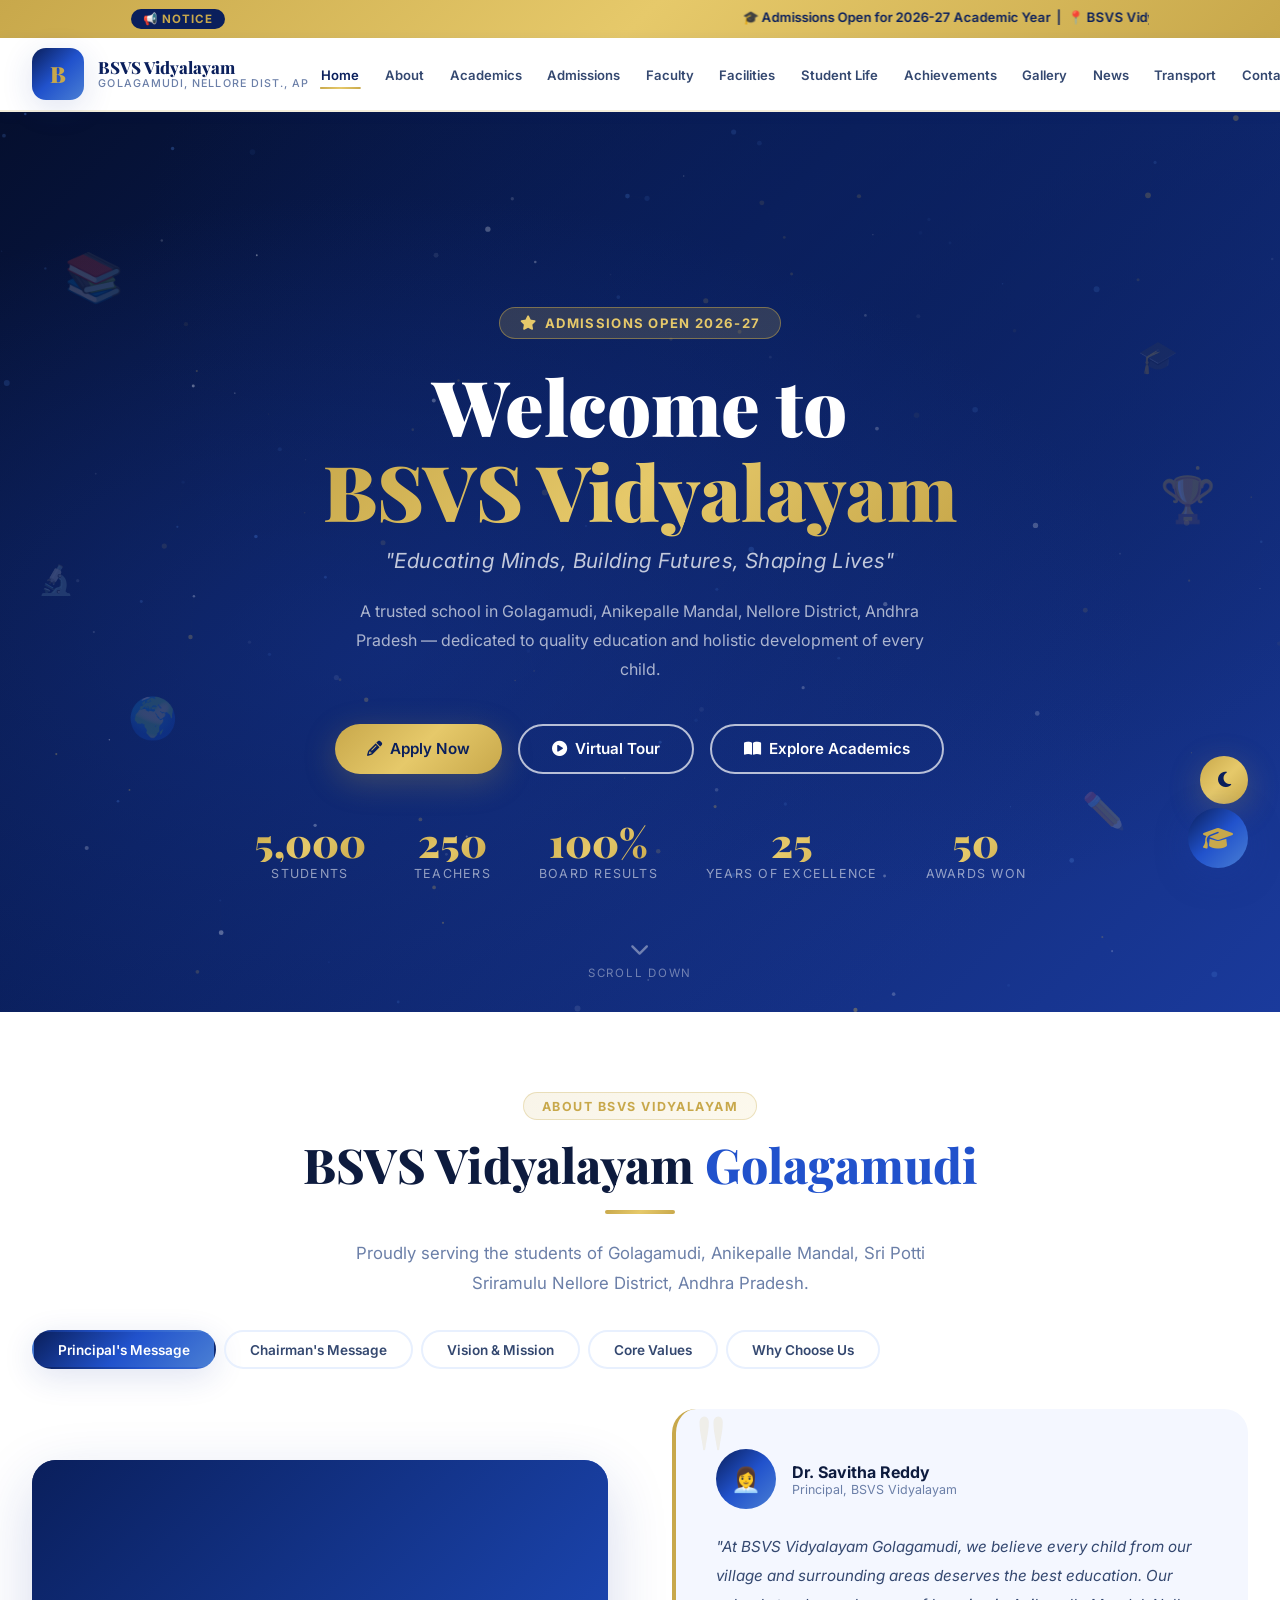
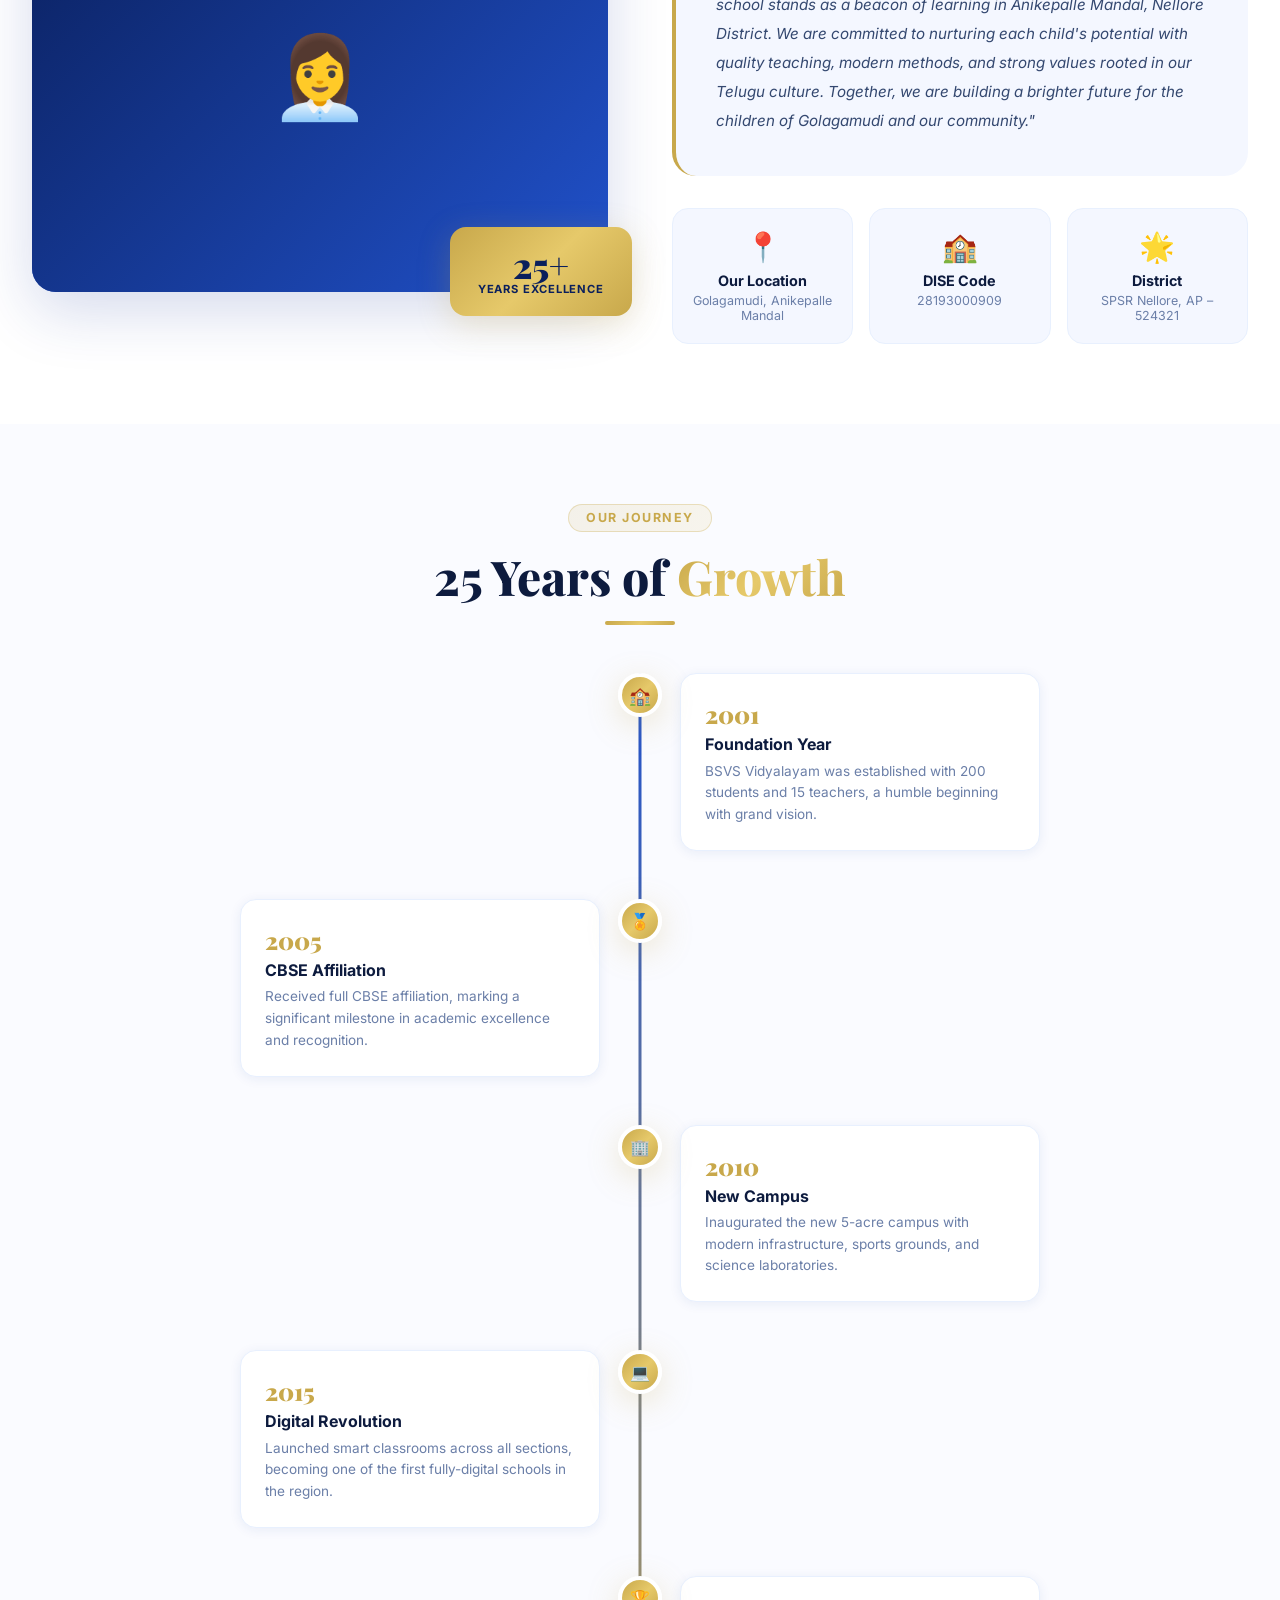
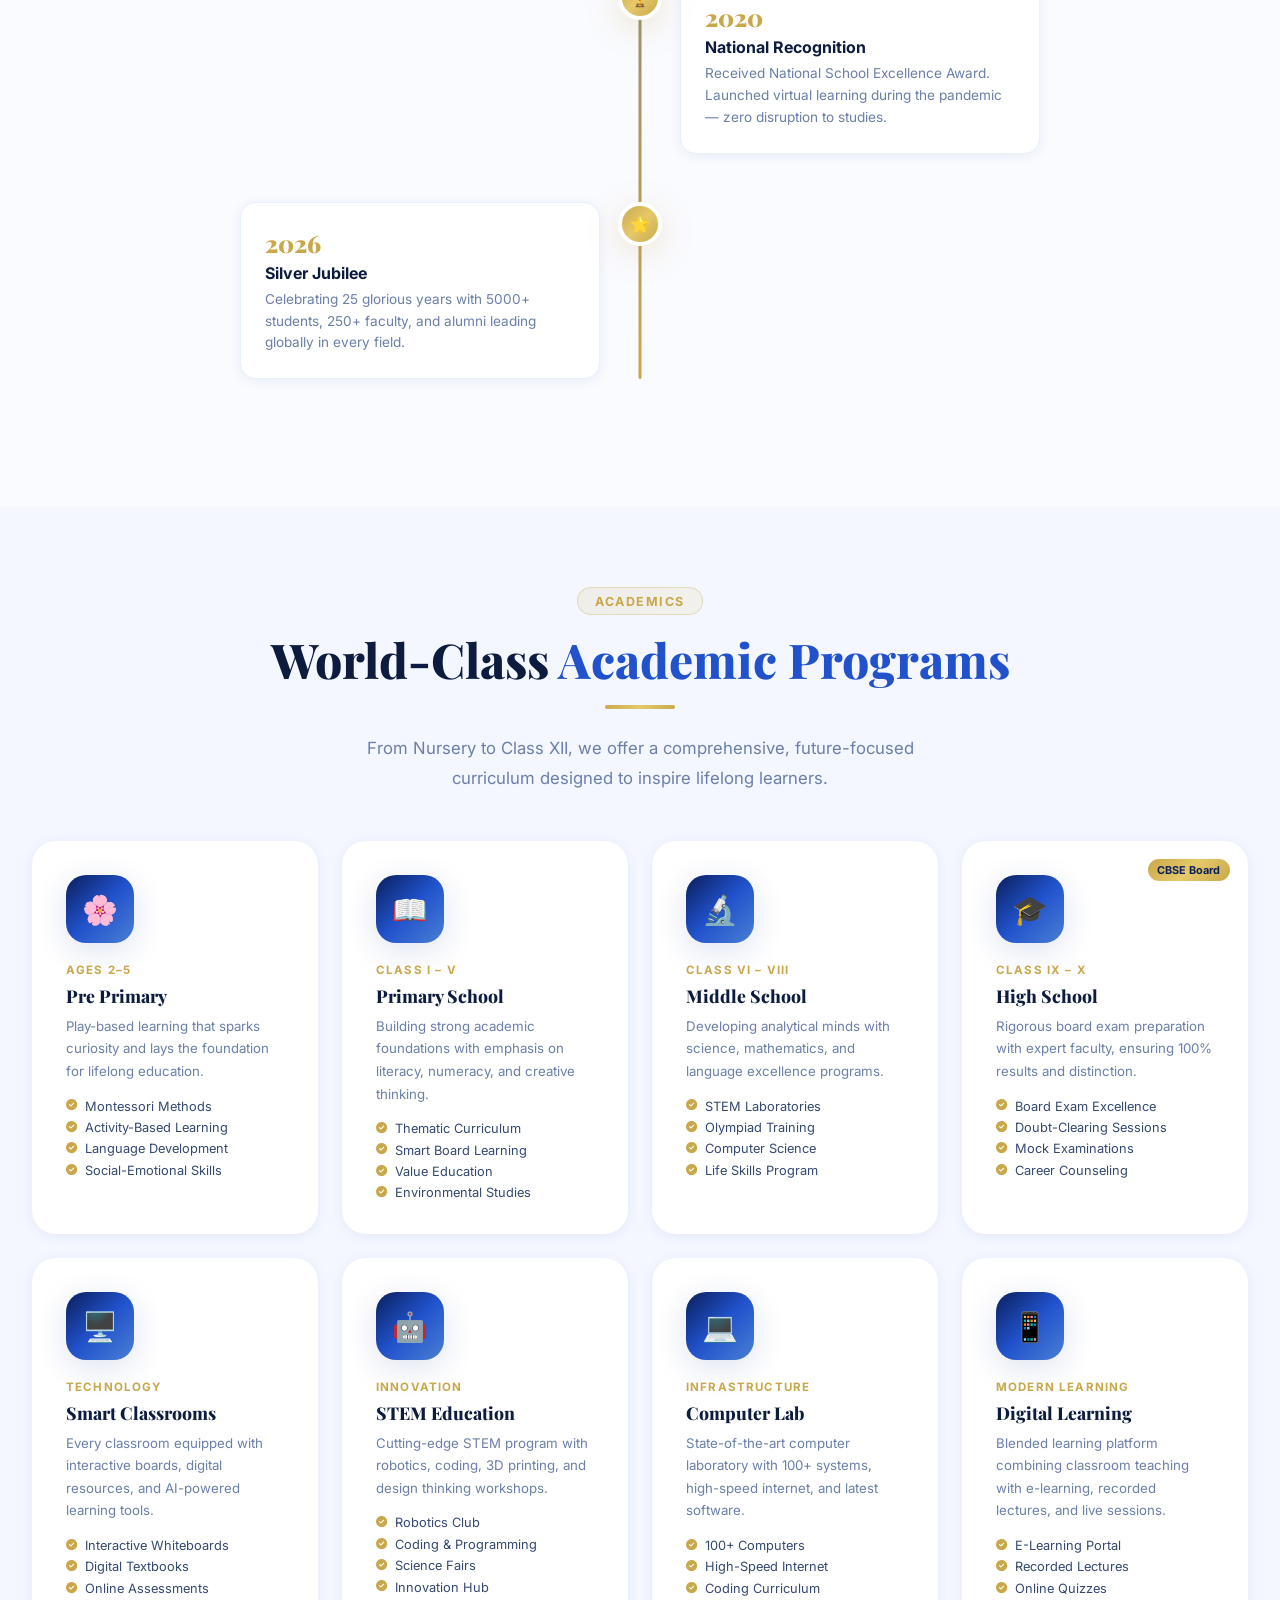
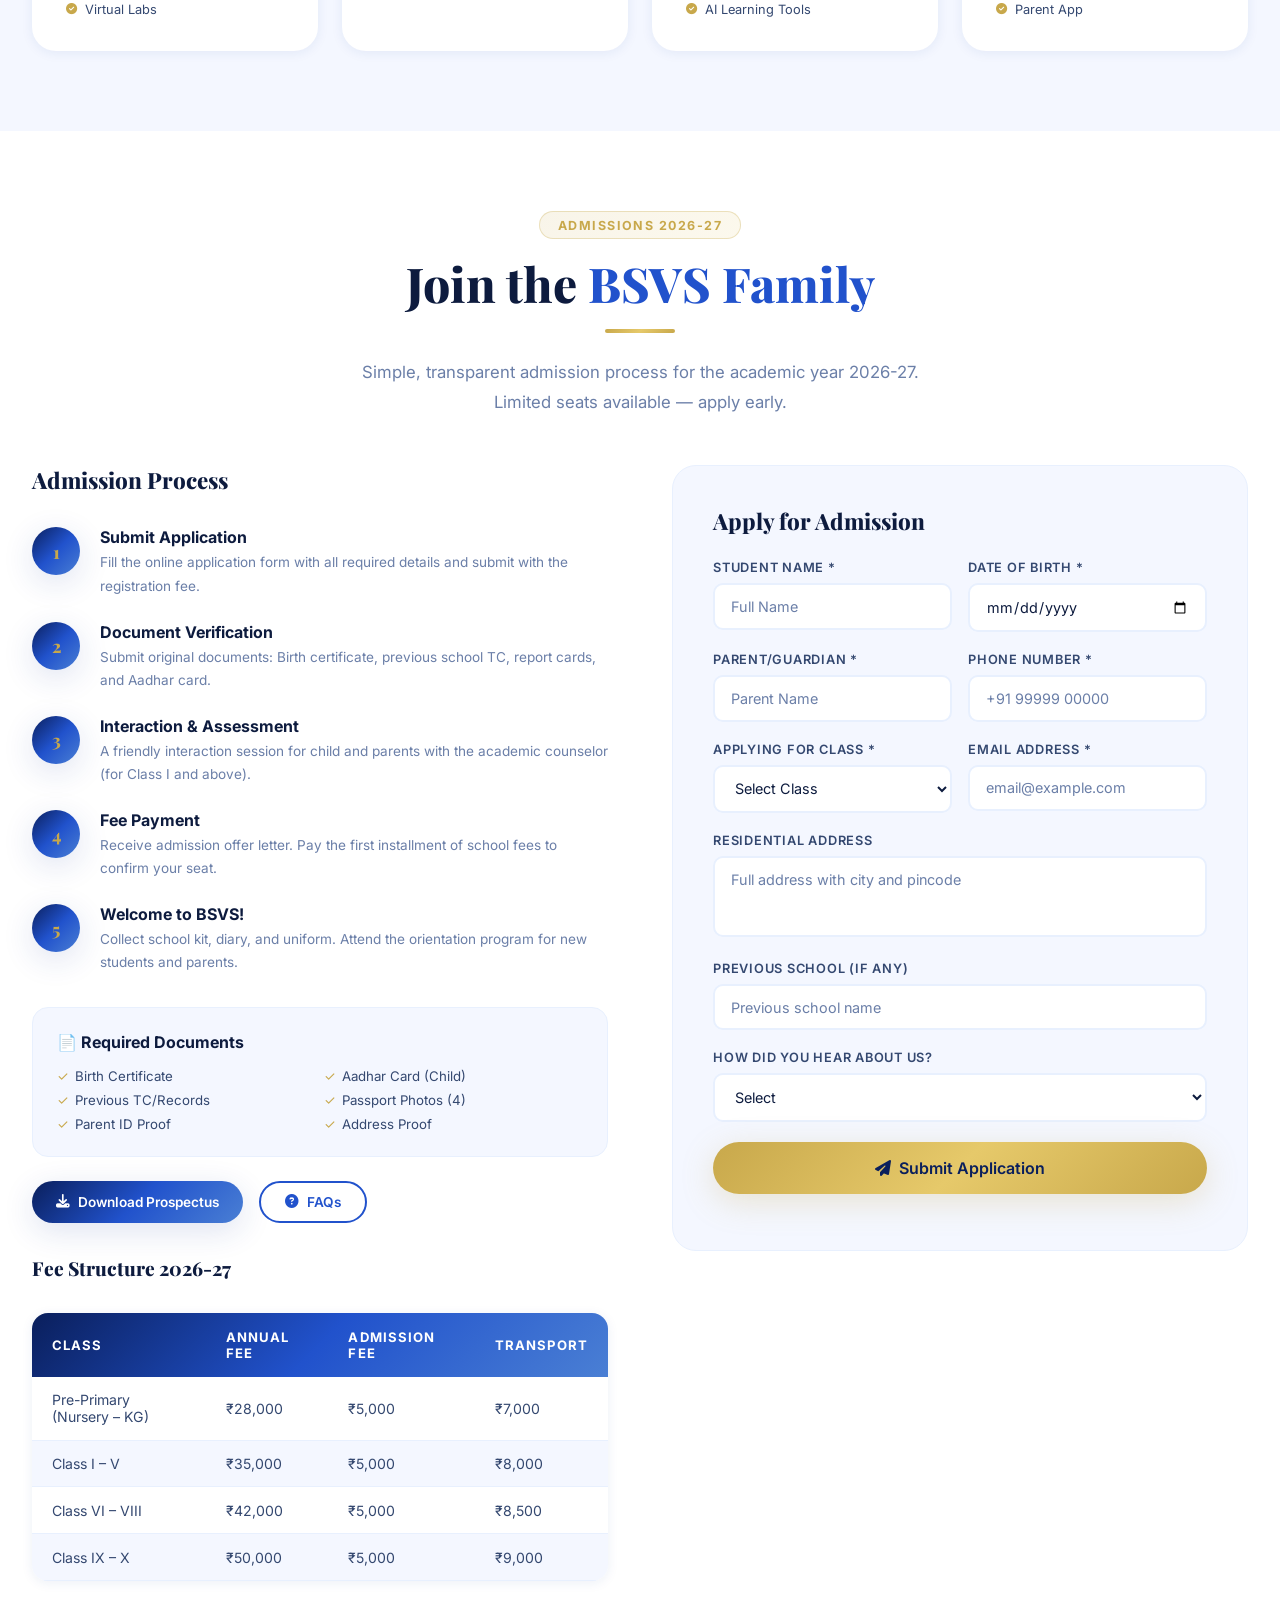
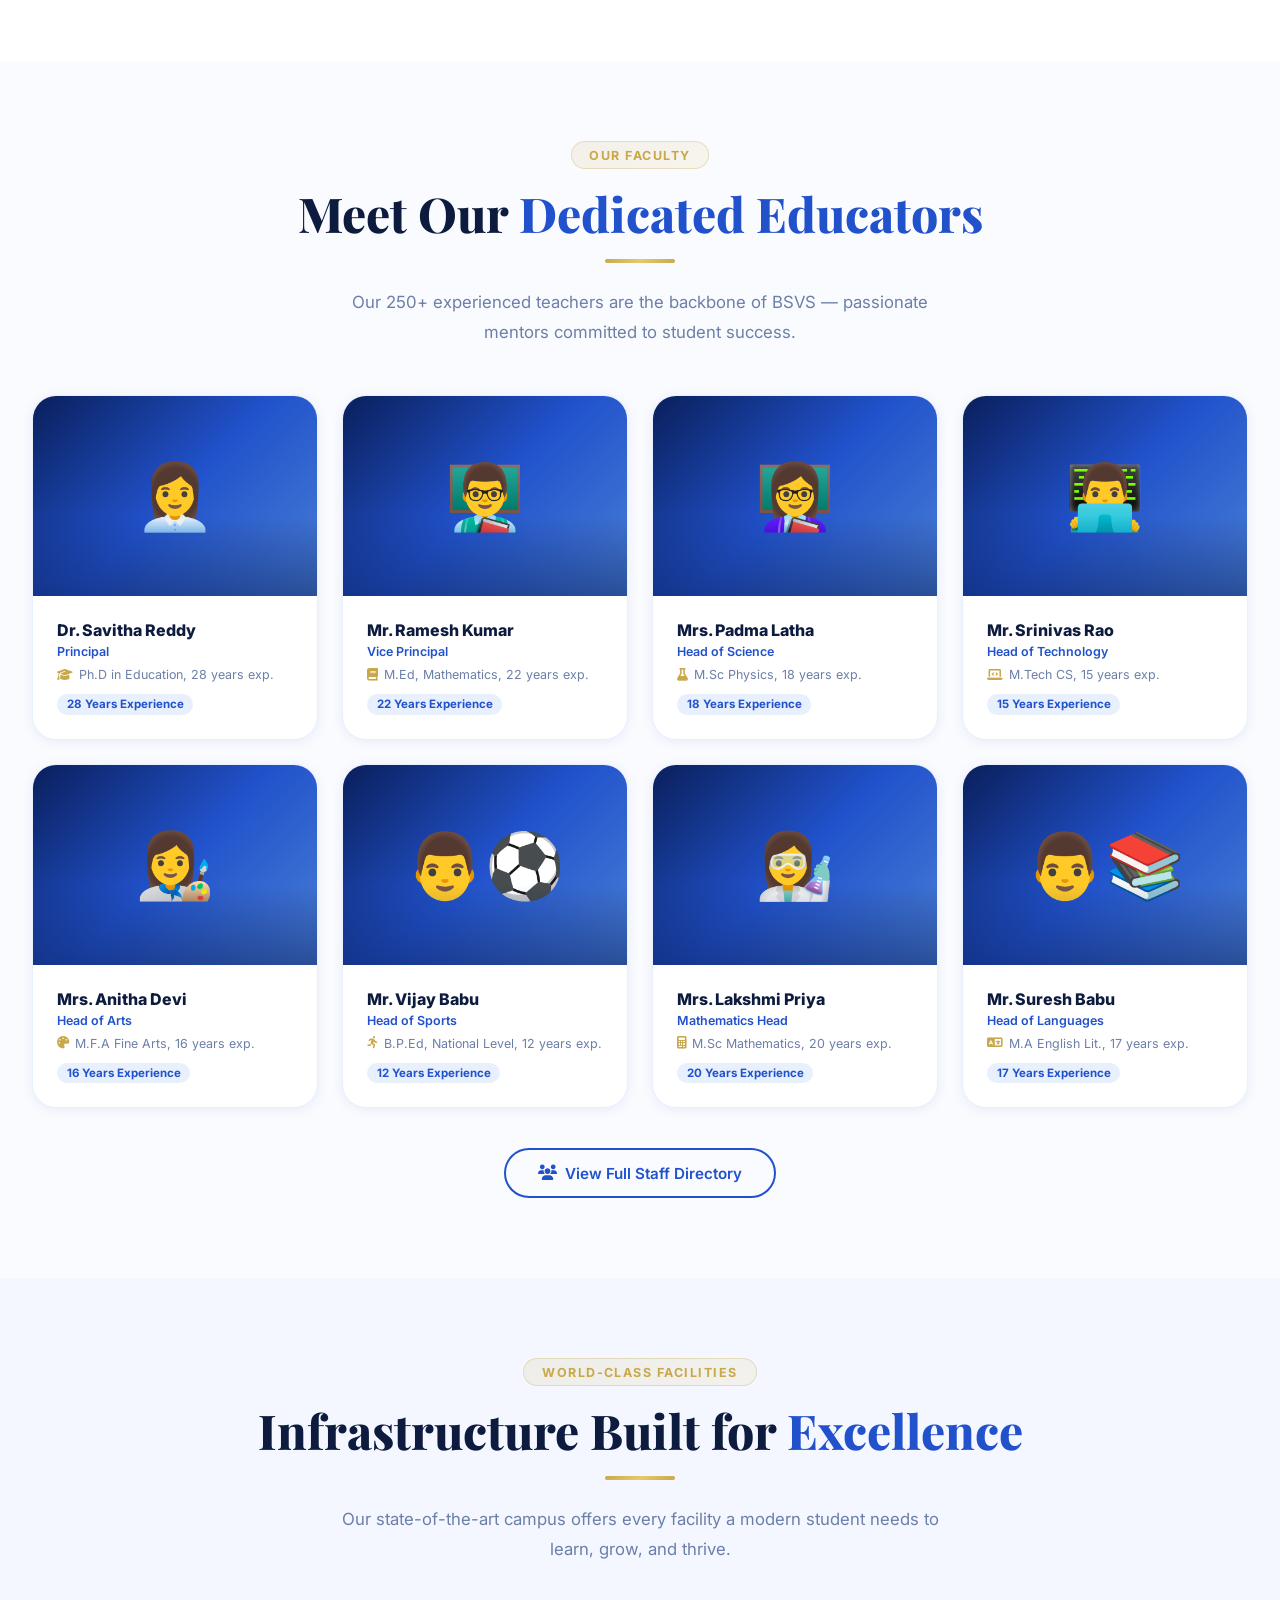
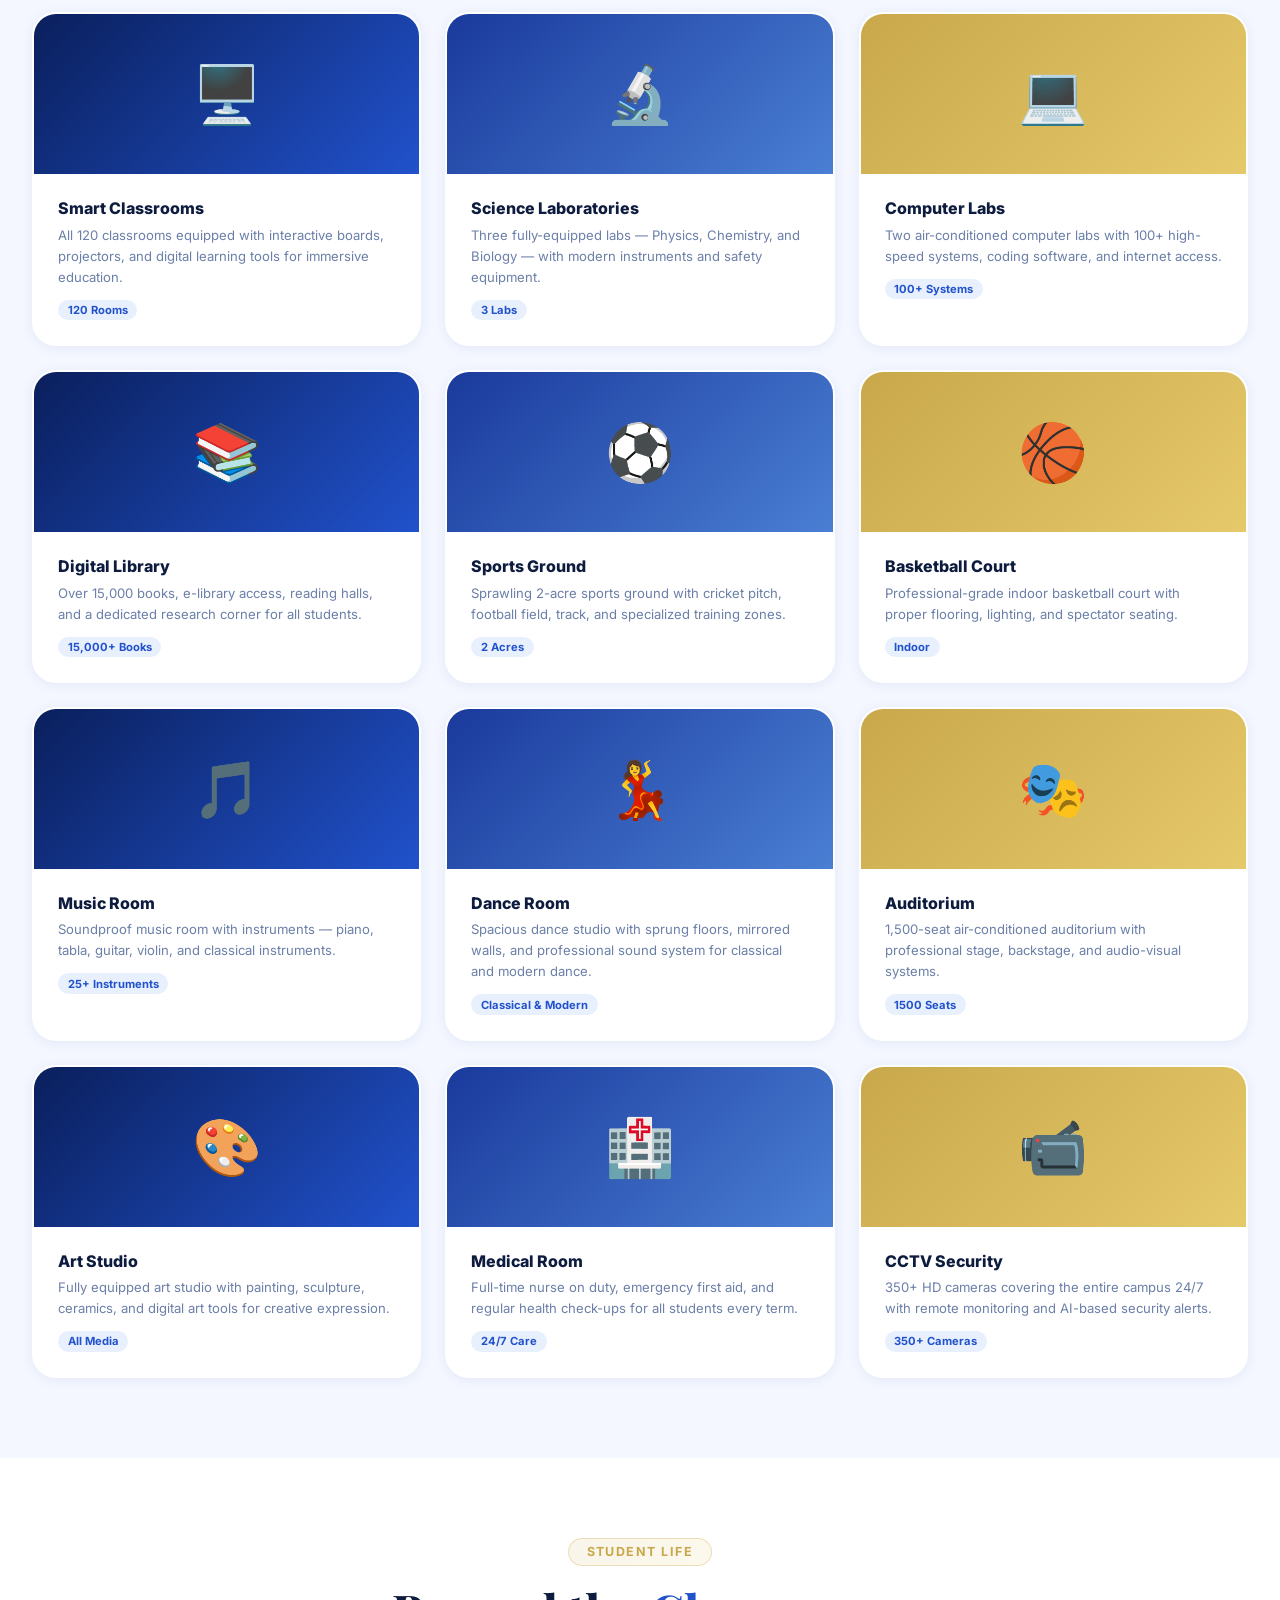
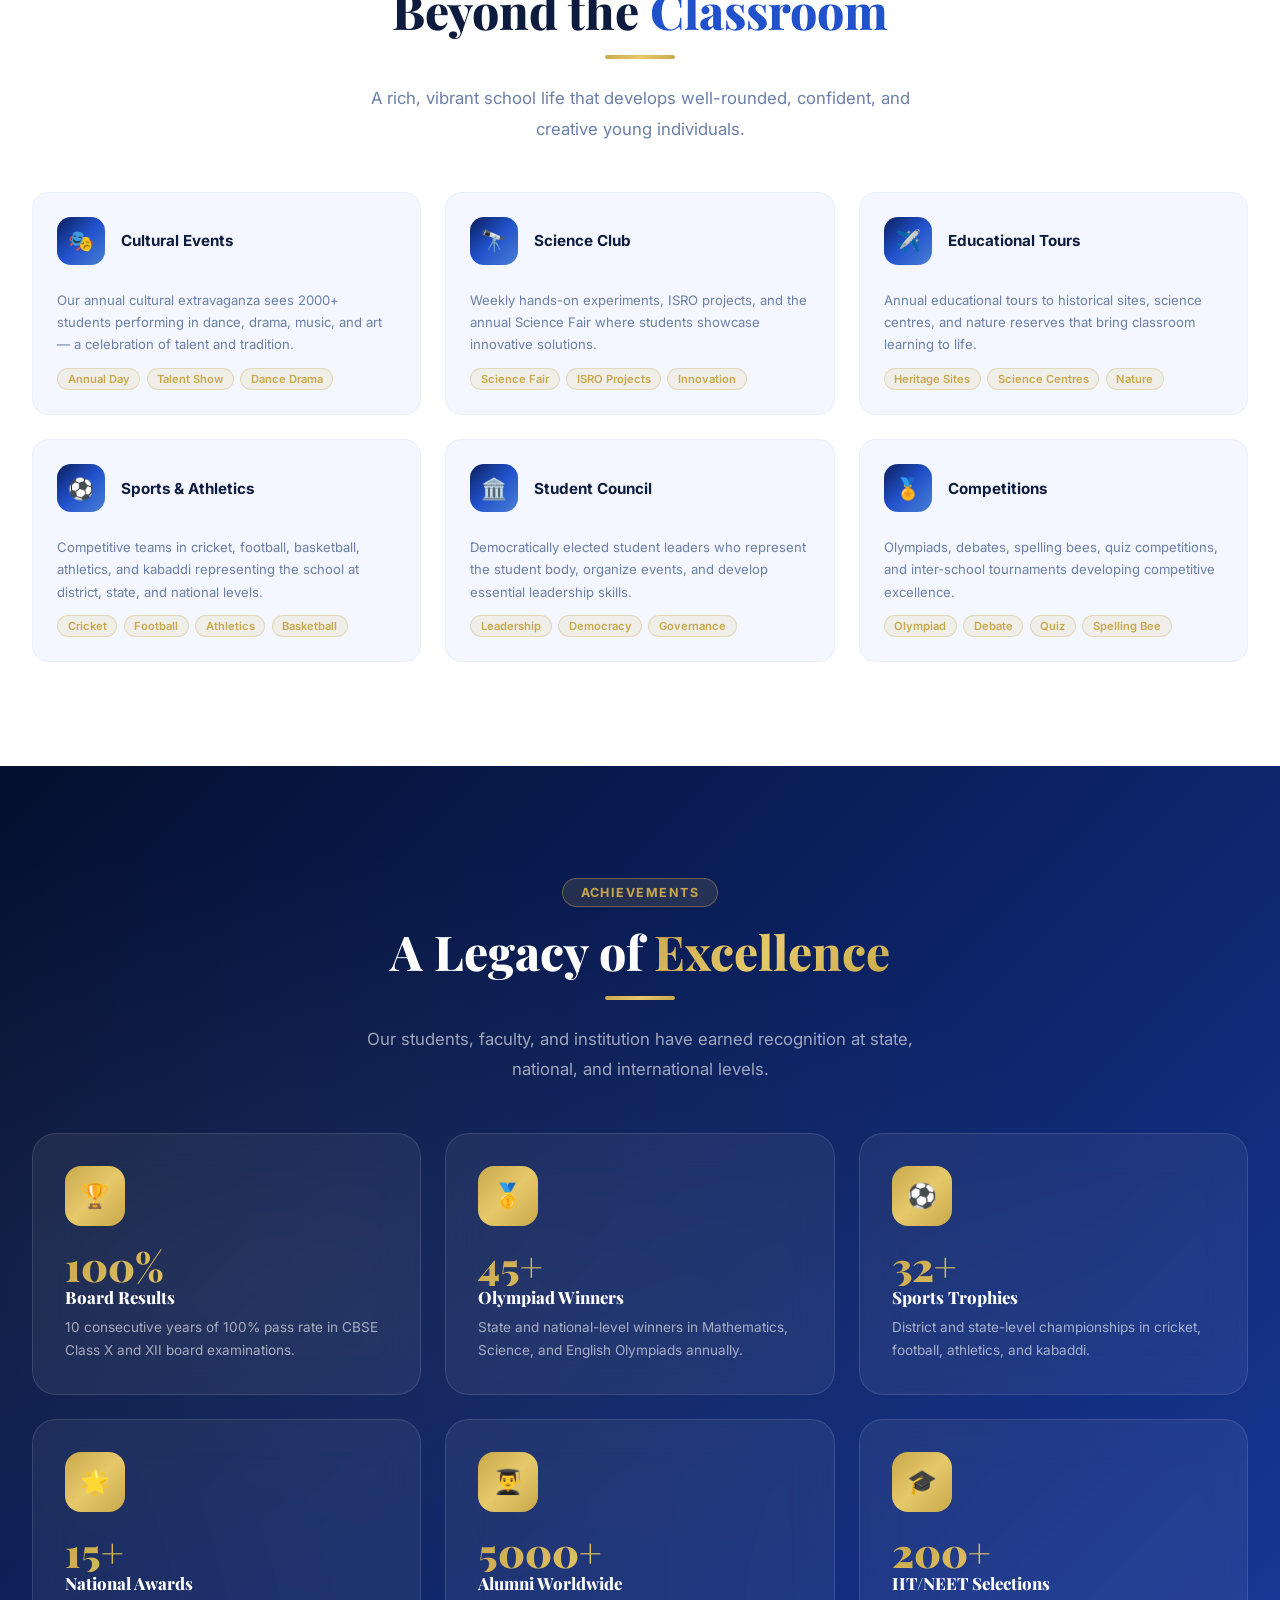
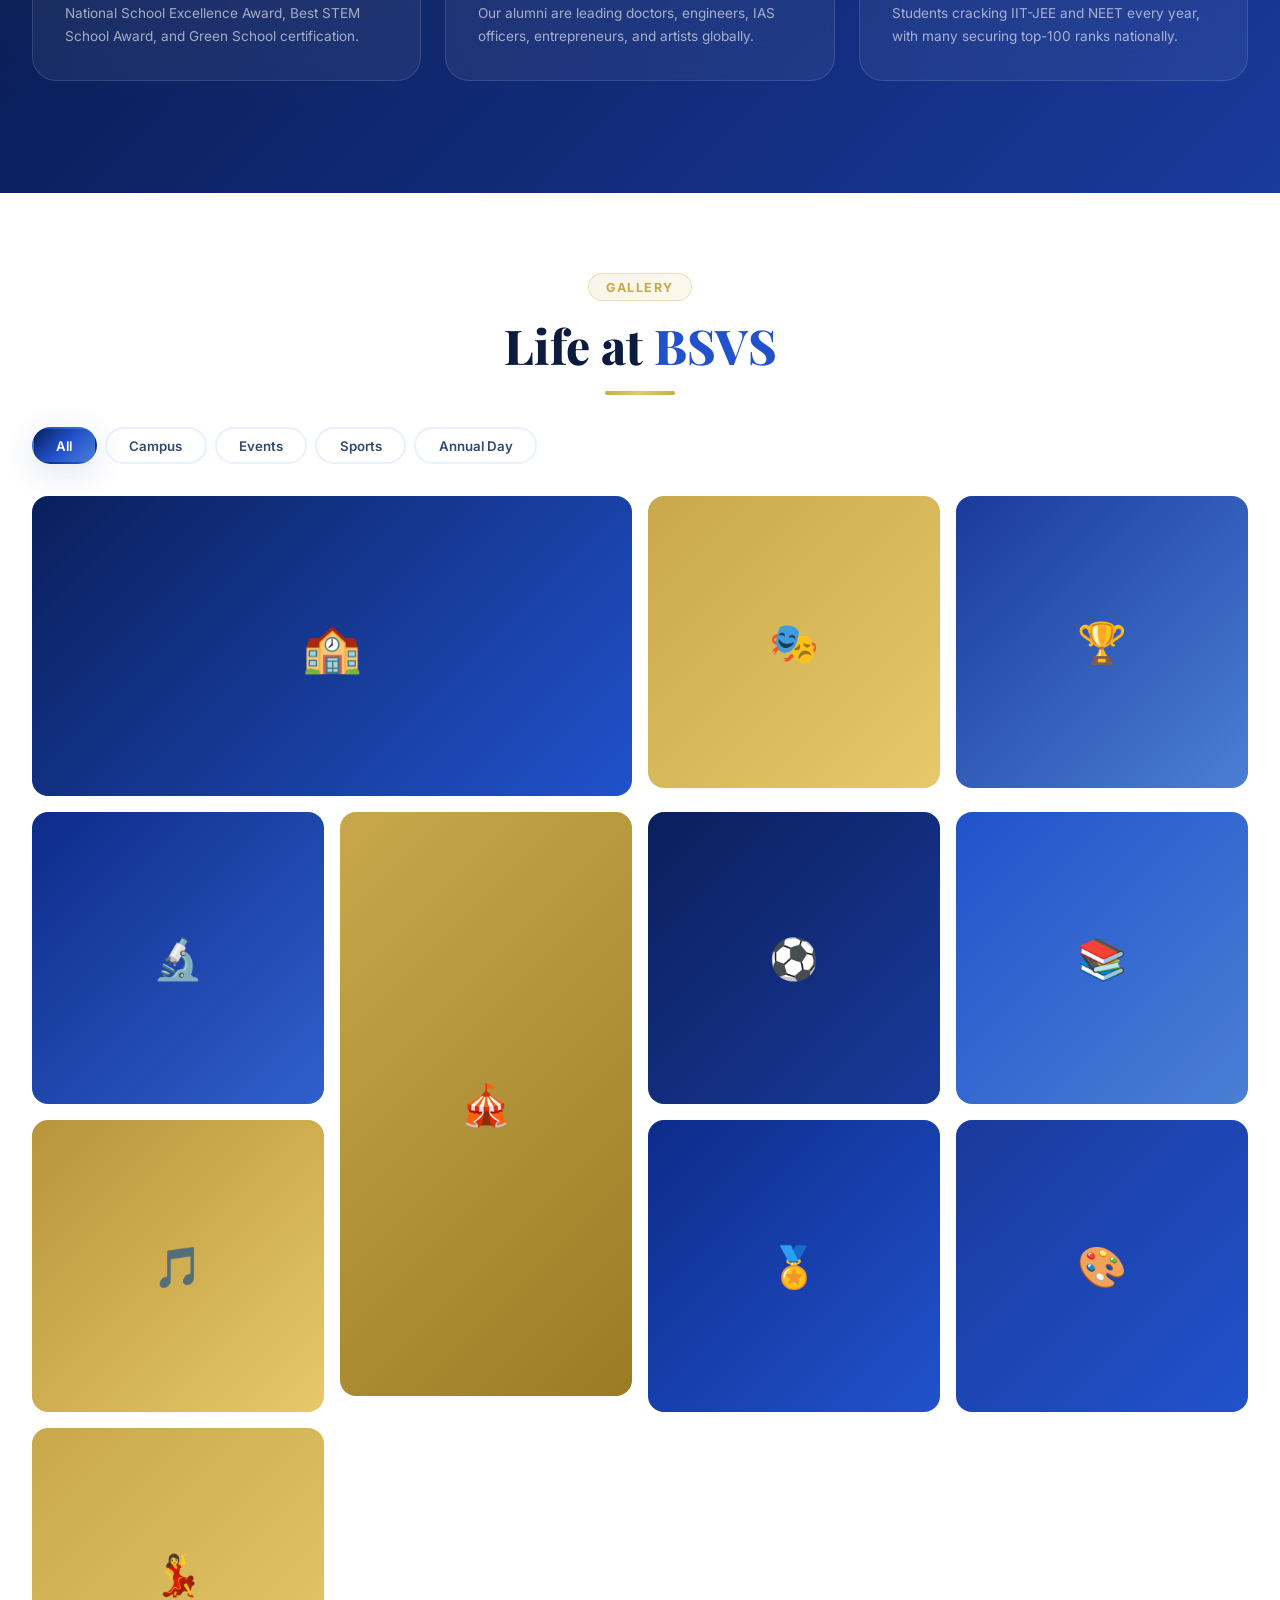
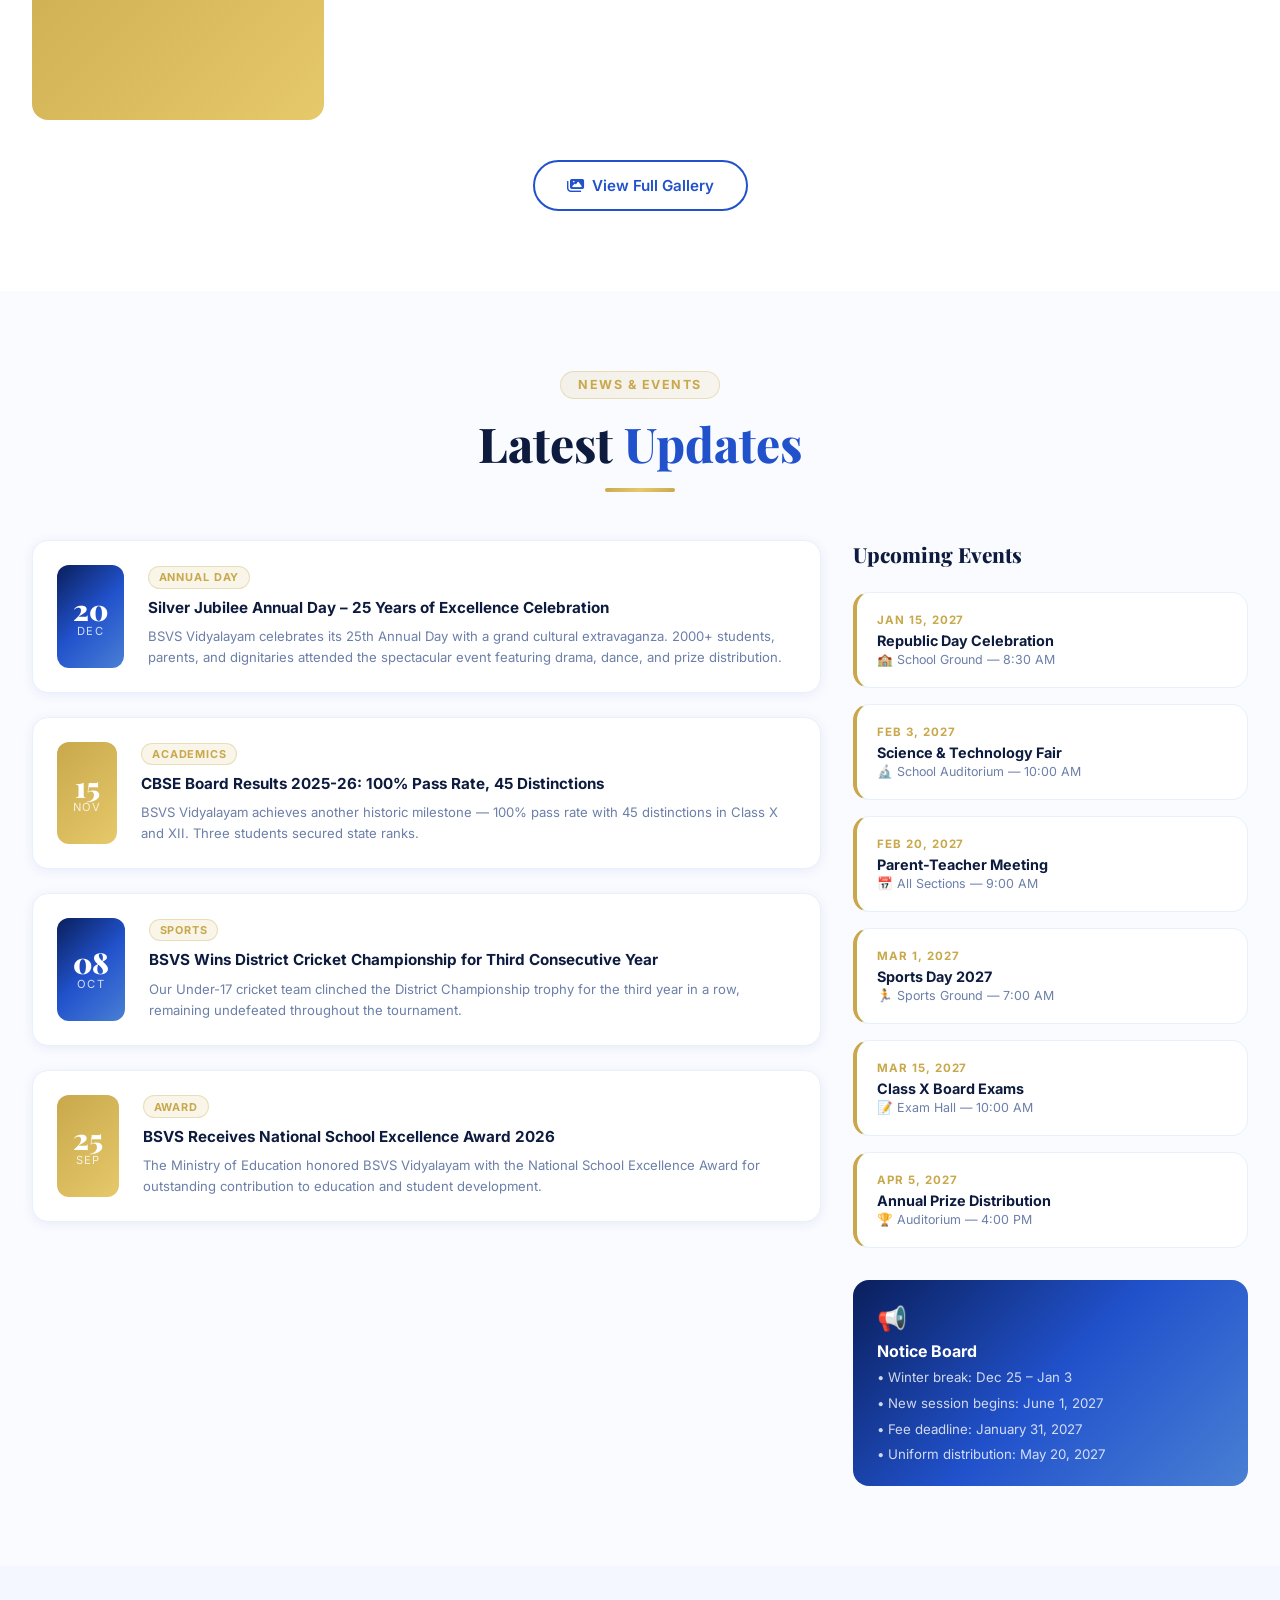
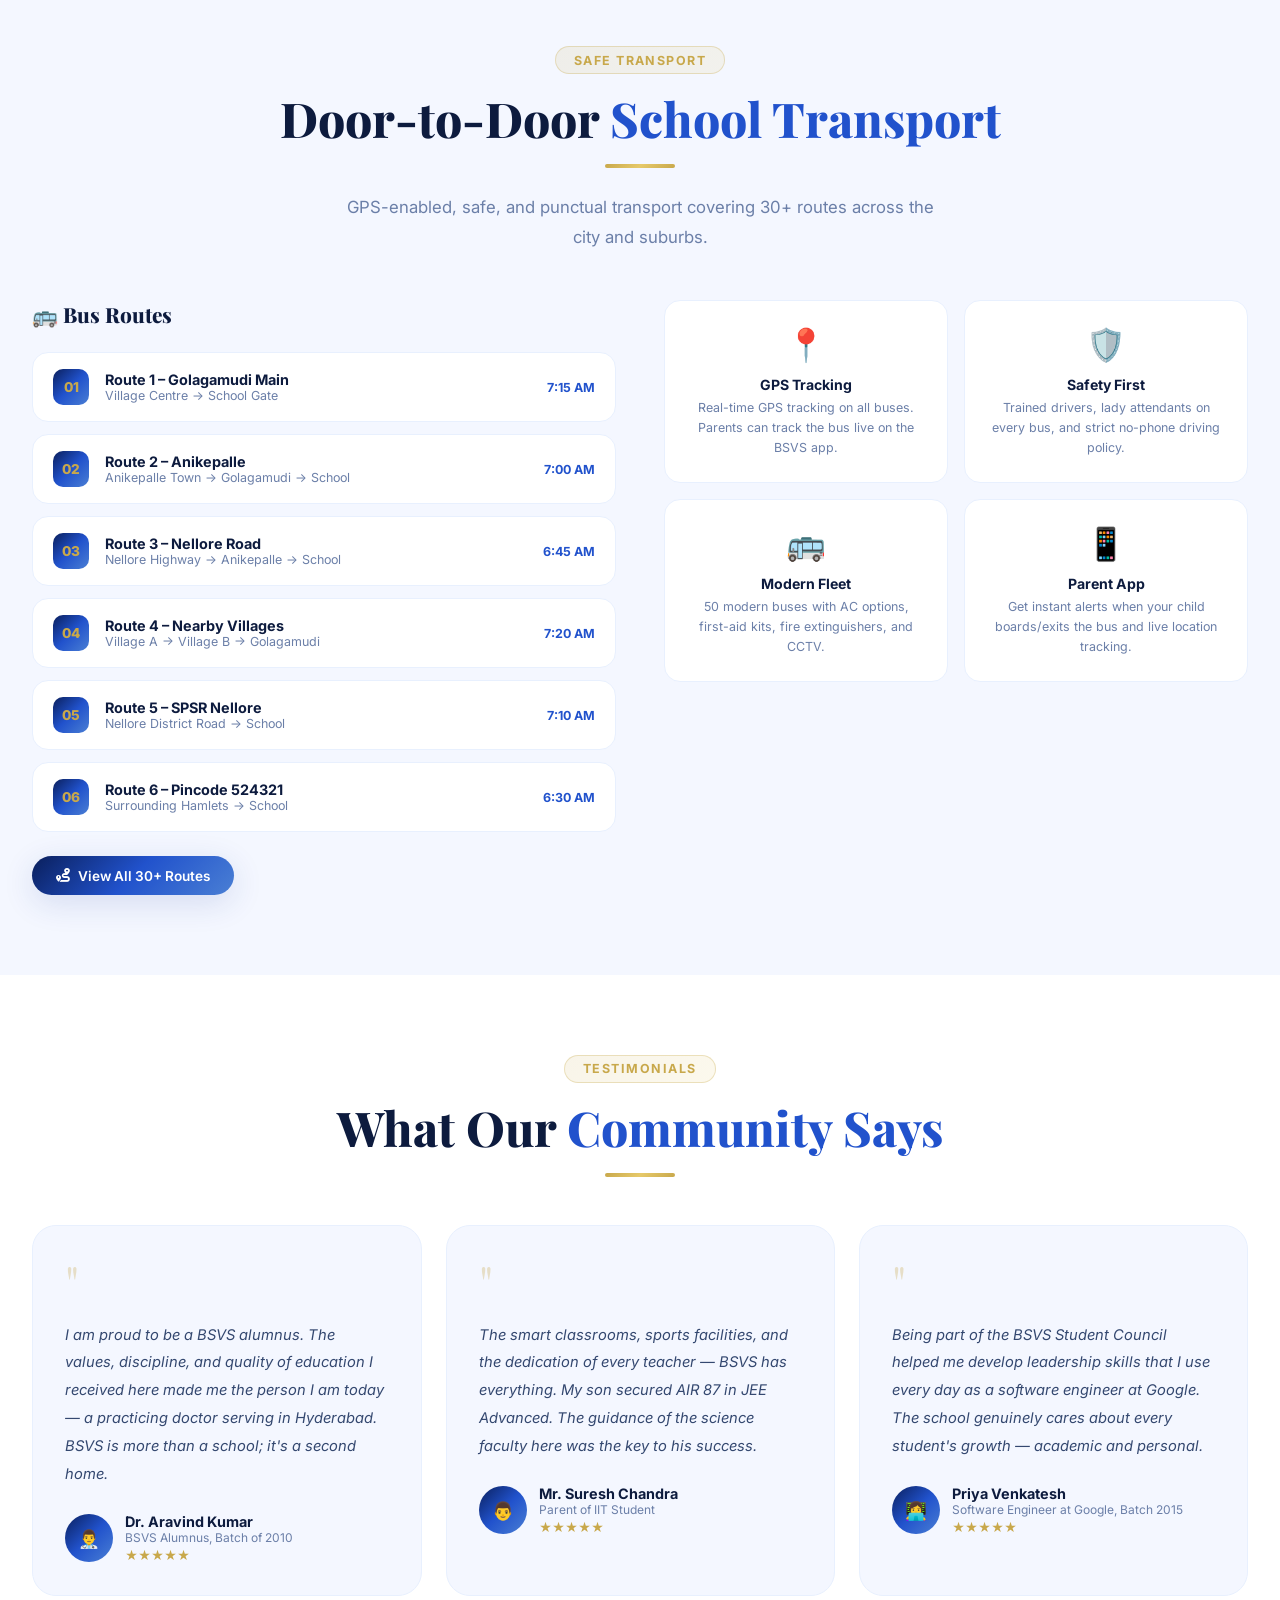
==== commit 50543356: "Update BSVS Vidyalayam Golagamudi - full school website" ====
--- a/bsvs_school.html
+++ b/bsvs_school.html
@@ -1,2709 +1,2709 @@
-<!DOCTYPE html>
-<html lang="en">
-<head>
-  <meta charset="UTF-8" />
-  <meta name="viewport" content="width=device-width, initial-scale=1.0" />
-  <title>BSVS Vidyalayam Golagamudi – Excellence in Education | Nellore, Andhra Pradesh</title>
-  <meta name="description" content="BSVS Vidyalayam Golagamudi – A premier school in Anikepalle Mandal, Nellore District, Andhra Pradesh. Quality education, smart classrooms & holistic development. DISE Code: 28193000909." />
-  <meta name="keywords" content="BSVS Vidyalayam Golagamudi, BSVS school Nellore, Anikepalle school, Nellore district school, Andhra Pradesh school, admissions 2026-27, DISE 28193000909" />
-  <link rel="preconnect" href="https://fonts.googleapis.com" />
-  <link rel="preconnect" href="https://fonts.gstatic.com" crossorigin />
-  <link href="https://fonts.googleapis.com/css2?family=Playfair+Display:wght@400;600;700;800;900&family=Inter:wght@300;400;500;600;700;800&family=Poppins:wght@300;400;500;600;700;800&display=swap" rel="stylesheet" />
-  <link rel="stylesheet" href="https://cdnjs.cloudflare.com/ajax/libs/font-awesome/6.5.0/css/all.min.css" />
-  <style>
-/* ============================
-   ROOT VARIABLES
-============================ */
-:root {
-  --white: #ffffff;
-  --blue-dark: #0a1f5c;
-  --blue: #1a3a9c;
-  --blue-mid: #2152cc;
-  --blue-light: #4a7fd4;
-  --blue-pale: #e8f0fe;
-  --gold: #c8a84b;
-  --gold-light: #e6c96a;
-  --gold-pale: #fdf8ee;
-  --text-dark: #0d1b3e;
-  --text-mid: #344870;
-  --text-light: #6b7fa8;
-  --bg-white: #ffffff;
-  --bg-pale: #f4f7ff;
-  --bg-section: #fafbff;
-  --shadow-sm: 0 2px 12px rgba(26,58,156,0.08);
-  --shadow-md: 0 8px 32px rgba(26,58,156,0.14);
-  --shadow-lg: 0 20px 60px rgba(26,58,156,0.18);
-  --shadow-gold: 0 8px 32px rgba(200,168,75,0.25);
-  --gradient-blue: linear-gradient(135deg, #0a1f5c 0%, #2152cc 50%, #4a7fd4 100%);
-  --gradient-gold: linear-gradient(135deg, #c8a84b 0%, #e6c96a 50%, #c8a84b 100%);
-  --gradient-hero: linear-gradient(135deg, #050f2e 0%, #0a1f5c 40%, #1a3a9c 100%);
-  --radius: 16px;
-  --radius-lg: 24px;
-  --transition: 0.3s cubic-bezier(0.4,0,0.2,1);
-}
-*, *::before, *::after { box-sizing: border-box; margin: 0; padding: 0; }
-html { scroll-behavior: smooth; font-size: 16px; }
-body { font-family: 'Inter', sans-serif; background: var(--bg-white); color: var(--text-dark); overflow-x: hidden; }
-a { color: inherit; text-decoration: none; }
-ul { list-style: none; }
-img { max-width: 100%; display: block; }
-button { cursor: pointer; font-family: inherit; }
-::-webkit-scrollbar { width: 6px; }
-::-webkit-scrollbar-track { background: var(--bg-pale); }
-::-webkit-scrollbar-thumb { background: var(--gradient-blue); border-radius: 3px; }
-/* ============================
-   UTILITY CLASSES
-============================ */
-.container { max-width: 1280px; margin: 0 auto; padding: 0 2rem; }
-.section-pad { padding: 5rem 0; }
-.section-pad-lg { padding: 7rem 0; }
-.text-center { text-align: center; }
-.flex { display: flex; }
-.grid { display: grid; }
-.hidden { display: none; }
-
-/* Glass card */
-.glass { background: rgba(255,255,255,0.85); backdrop-filter: blur(20px); -webkit-backdrop-filter: blur(20px); border: 1px solid rgba(26,58,156,0.1); }
-.glass-dark { background: rgba(10,31,92,0.7); backdrop-filter: blur(20px); border: 1px solid rgba(255,255,255,0.1); }
-
-/* Section Header */
-.section-label { display: inline-block; font-size: 0.78rem; font-weight: 700; text-transform: uppercase; letter-spacing: 0.12em; color: var(--gold); background: linear-gradient(135deg,rgba(200,168,75,0.12),rgba(230,201,106,0.12)); border: 1px solid rgba(200,168,75,0.3); padding: 0.35rem 1.1rem; border-radius: 50px; margin-bottom: 1rem; }
-.section-title { font-family: 'Playfair Display', serif; font-size: clamp(2rem,4vw,3rem); font-weight: 800; color: var(--text-dark); line-height: 1.2; margin-bottom: 1rem; }
-.section-title span { color: var(--blue-mid); }
-.section-title .gold { background: var(--gradient-gold); -webkit-background-clip: text; -webkit-text-fill-color: transparent; background-clip: text; }
-.section-sub { color: var(--text-light); font-size: 1.05rem; line-height: 1.8; max-width: 600px; }
-.divider { width: 70px; height: 4px; background: var(--gradient-gold); border-radius: 2px; margin: 1rem 0 1.5rem; }
-.divider.center { margin: 1rem auto 1.5rem; }
-
-/* Buttons */
-.btn { display: inline-flex; align-items: center; gap: 0.5rem; padding: 0.85rem 2rem; border-radius: 50px; font-size: 0.95rem; font-weight: 600; transition: var(--transition); border: none; outline: none; cursor: pointer; }
-.btn-primary { background: var(--gradient-gold); color: var(--blue-dark); box-shadow: var(--shadow-gold); }
-.btn-primary:hover { transform: translateY(-3px); box-shadow: 0 12px 40px rgba(200,168,75,0.45); }
-.btn-outline { background: transparent; color: var(--white); border: 2px solid rgba(255,255,255,0.7); }
-.btn-outline:hover { background: rgba(255,255,255,0.1); transform: translateY(-3px); }
-.btn-blue { background: var(--gradient-blue); color: var(--white); box-shadow: var(--shadow-md); }
-.btn-blue:hover { transform: translateY(-3px); box-shadow: 0 12px 40px rgba(26,58,156,0.45); }
-.btn-blue-outline { background: transparent; color: var(--blue-mid); border: 2px solid var(--blue-mid); }
-.btn-blue-outline:hover { background: var(--blue-mid); color: var(--white); transform: translateY(-3px); }
-
-/* Fade-in animation class */
-.fade-up { opacity: 0; transform: translateY(40px); transition: opacity 0.7s ease, transform 0.7s ease; }
-.fade-up.visible { opacity: 1; transform: translateY(0); }
-.fade-left { opacity: 0; transform: translateX(-40px); transition: opacity 0.7s ease, transform 0.7s ease; }
-.fade-left.visible { opacity: 1; transform: translateX(0); }
-.fade-right { opacity: 0; transform: translateX(40px); transition: opacity 0.7s ease, transform 0.7s ease; }
-.fade-right.visible { opacity: 1; transform: translateX(0); }
-/* ============================
-   LOADER
-============================ */
-#pageLoader { position: fixed; inset: 0; background: var(--gradient-hero); z-index: 99999; display: flex; flex-direction: column; align-items: center; justify-content: center; transition: opacity 0.6s ease, visibility 0.6s ease; }
-#pageLoader.loaded { opacity: 0; visibility: hidden; }
-.loader-logo { font-family: 'Playfair Display', serif; font-size: 3rem; font-weight: 900; color: var(--white); margin-bottom: 0.25rem; }
-.loader-logo span { background: var(--gradient-gold); -webkit-background-clip: text; -webkit-text-fill-color: transparent; background-clip: text; }
-.loader-tagline { color: rgba(255,255,255,0.6); font-size: 0.9rem; letter-spacing: 0.2em; text-transform: uppercase; margin-bottom: 2rem; }
-.loader-bar-wrap { width: 200px; height: 3px; background: rgba(255,255,255,0.1); border-radius: 3px; overflow: hidden; }
-.loader-bar-inner { height: 100%; width: 0%; background: var(--gradient-gold); border-radius: 3px; animation: loaderFill 1.5s ease forwards; }
-@keyframes loaderFill { to { width: 100%; } }
-
-/* ============================
-   TOP ANNOUNCEMENT BAR
-============================ */
-.announcement-bar { background: var(--gradient-gold); padding: 0.55rem 2rem; display: flex; align-items: center; justify-content: center; gap: 1.5rem; font-size: 0.82rem; font-weight: 600; color: var(--blue-dark); position: relative; z-index: 200; }
-.announcement-bar .marquee-wrap { overflow: hidden; flex: 1; max-width: 900px; }
-.announcement-bar marquee { white-space: nowrap; }
-.announcement-bar .badge { background: var(--blue-dark); color: var(--gold); padding: 0.2rem 0.75rem; border-radius: 50px; font-size: 0.72rem; font-weight: 700; text-transform: uppercase; letter-spacing: 0.08em; flex-shrink: 0; }
-
-/* ============================
-   NAVBAR
-============================ */
-.navbar { position: sticky; top: 0; left: 0; right: 0; z-index: 1000; background: rgba(255,255,255,0.97); backdrop-filter: blur(20px); border-bottom: 2px solid rgba(200,168,75,0.2); box-shadow: var(--shadow-sm); transition: var(--transition); }
-.nav-wrapper { max-width: 1400px; margin: 0 auto; padding: 0 2rem; display: flex; align-items: center; justify-content: space-between; height: 72px; }
-.nav-brand { display: flex; align-items: center; gap: 0.9rem; flex-shrink: 0; }
-.nav-logo-icon { width: 52px; height: 52px; background: var(--gradient-blue); border-radius: 14px; display: flex; align-items: center; justify-content: center; font-family: 'Playfair Display', serif; font-size: 1.4rem; font-weight: 900; color: var(--gold); box-shadow: var(--shadow-md); flex-shrink: 0; }
-.nav-school-name { font-family: 'Playfair Display', serif; font-size: 1.05rem; font-weight: 800; color: var(--blue-dark); line-height: 1.2; }
-.nav-school-name span { display: block; font-family: 'Inter', sans-serif; font-size: 0.67rem; font-weight: 500; color: var(--text-light); letter-spacing: 0.1em; text-transform: uppercase; margin-top: 1px; }
-.nav-links { display: flex; align-items: center; gap: 0.1rem; }
-.nav-link { position: relative; padding: 0.5rem 0.75rem; font-size: 0.82rem; font-weight: 600; color: var(--text-mid); border-radius: 8px; transition: var(--transition); white-space: nowrap; }
-.nav-link::after { content: ''; position: absolute; bottom: 2px; left: 50%; transform: translateX(-50%); width: 0; height: 2px; background: var(--gradient-gold); border-radius: 2px; transition: width var(--transition); }
-.nav-link:hover, .nav-link.active { color: var(--blue-dark); }
-.nav-link:hover::after, .nav-link.active::after { width: 65%; }
-.nav-cta { background: var(--gradient-blue); color: var(--white) !important; padding: 0.6rem 1.25rem !important; border-radius: 50px !important; font-size: 0.82rem !important; box-shadow: var(--shadow-md); }
-.nav-cta::after { display: none !important; }
-.nav-cta:hover { transform: translateY(-2px); box-shadow: 0 8px 25px rgba(26,58,156,0.4) !important; }
-.hamburger { display: none; flex-direction: column; gap: 5px; background: none; border: none; padding: 4px; cursor: pointer; }
-.hamburger span { width: 26px; height: 2px; background: var(--blue-dark); border-radius: 2px; transition: var(--transition); display: block; }
-.mobile-nav { display: none; position: fixed; inset: 0; top: 0; background: rgba(10,31,92,0.97); backdrop-filter: blur(20px); z-index: 999; flex-direction: column; align-items: center; justify-content: center; gap: 1.5rem; }
-.mobile-nav.open { display: flex; }
-.mobile-nav .nav-link { font-size: 1.3rem; color: var(--white) !important; padding: 0.75rem 2rem; }
-.mobile-nav-close { position: absolute; top: 1.5rem; right: 1.5rem; background: none; border: none; color: var(--white); font-size: 1.8rem; cursor: pointer; }
-
-/* ============================
-   HERO SECTION
-============================ */
-.hero { position: relative; min-height: 100vh; display: flex; align-items: center; justify-content: center; overflow: hidden; background: var(--gradient-hero); }
-#heroCanvas { position: absolute; inset: 0; width: 100%; height: 100%; z-index: 0; opacity: 0.6; }
-.hero-overlay { position: absolute; inset: 0; background: radial-gradient(ellipse at 30% 60%, rgba(26,58,156,0.4) 0%, transparent 60%), radial-gradient(ellipse at 70% 20%, rgba(10,31,92,0.6) 0%, transparent 60%); z-index: 1; }
-.hero-content { position: relative; z-index: 2; text-align: center; padding: 8rem 2rem 4rem; max-width: 1100px; margin: 0 auto; }
-.hero-badge { display: inline-flex; align-items: center; gap: 0.5rem; background: rgba(200,168,75,0.2); border: 1px solid rgba(200,168,75,0.5); color: var(--gold-light); padding: 0.45rem 1.25rem; border-radius: 50px; font-size: 0.82rem; font-weight: 700; text-transform: uppercase; letter-spacing: 0.1em; margin-bottom: 1.5rem; animation: fadeInDown 0.8s ease 0.2s both; }
-.hero-badge i { font-size: 0.9rem; }
-.hero-title { font-family: 'Playfair Display', serif; font-size: clamp(2.8rem,6vw,5.5rem); font-weight: 900; color: var(--white); line-height: 1.1; margin-bottom: 1rem; animation: fadeInUp 0.8s ease 0.4s both; }
-.hero-title .gold-text { background: var(--gradient-gold); -webkit-background-clip: text; -webkit-text-fill-color: transparent; background-clip: text; }
-.hero-motto { font-size: clamp(1rem,2vw,1.3rem); color: rgba(255,255,255,0.75); font-style: italic; margin-bottom: 1.5rem; animation: fadeInUp 0.8s ease 0.5s both; letter-spacing: 0.02em; }
-.hero-desc { color: rgba(255,255,255,0.65); font-size: 1rem; max-width: 600px; margin: 0 auto 2.5rem; line-height: 1.8; animation: fadeInUp 0.8s ease 0.6s both; }
-.hero-btns { display: flex; gap: 1rem; justify-content: center; flex-wrap: wrap; margin-bottom: 3rem; animation: fadeInUp 0.8s ease 0.7s both; }
-.hero-stats { display: flex; justify-content: center; gap: 3rem; flex-wrap: wrap; animation: fadeInUp 0.8s ease 0.9s both; }
-.hero-stat { text-align: center; }
-.hero-stat-num { font-family: 'Playfair Display', serif; font-size: 2.5rem; font-weight: 900; background: var(--gradient-gold); -webkit-background-clip: text; -webkit-text-fill-color: transparent; background-clip: text; line-height: 1; }
-.hero-stat-label { font-size: 0.78rem; color: rgba(255,255,255,0.55); text-transform: uppercase; letter-spacing: 0.1em; margin-top: 0.25rem; }
-.hero-scroll { position: absolute; bottom: 2rem; left: 50%; transform: translateX(-50%); display: flex; flex-direction: column; align-items: center; gap: 0.4rem; color: rgba(255,255,255,0.4); font-size: 0.72rem; text-transform: uppercase; letter-spacing: 0.15em; animation: heroScrollBounce 2s ease-in-out infinite; z-index: 2; }
-.hero-scroll i { font-size: 1.2rem; }
-@keyframes heroScrollBounce { 0%,100% { transform: translateX(-50%) translateY(0); } 50% { transform: translateX(-50%) translateY(8px); } }
-@keyframes fadeInUp { from { opacity: 0; transform: translateY(30px); } to { opacity: 1; transform: translateY(0); } }
-@keyframes fadeInDown { from { opacity: 0; transform: translateY(-20px); } to { opacity: 1; transform: translateY(0); } }
-
-/* Floating 3D objects */
-.hero-floats { position: absolute; inset: 0; z-index: 1; pointer-events: none; overflow: hidden; }
-.float-obj { position: absolute; font-size: 2.5rem; opacity: 0.18; animation: floatObj 6s ease-in-out infinite; }
-.float-obj:nth-child(1) { top: 15%; left: 5%; animation-delay: 0s; font-size: 3rem; }
-.float-obj:nth-child(2) { top: 25%; right: 8%; animation-delay: 1.5s; font-size: 2rem; }
-.float-obj:nth-child(3) { bottom: 30%; left: 10%; animation-delay: 3s; }
-.float-obj:nth-child(4) { bottom: 20%; right: 12%; animation-delay: 0.8s; font-size: 2.2rem; }
-.float-obj:nth-child(5) { top: 50%; left: 3%; animation-delay: 2s; font-size: 1.8rem; }
-.float-obj:nth-child(6) { top: 40%; right: 5%; animation-delay: 4s; font-size: 2.8rem; }
-@keyframes floatObj { 0%,100% { transform: translateY(0) rotate(0deg); } 33% { transform: translateY(-20px) rotate(5deg); } 66% { transform: translateY(10px) rotate(-3deg); } }
-/* ============================
-   ABOUT SECTION
-============================ */
-.about-section { background: var(--bg-white); }
-.about-tabs { display: flex; gap: 0.5rem; flex-wrap: wrap; margin-bottom: 2.5rem; }
-.about-tab { padding: 0.6rem 1.5rem; border-radius: 50px; font-size: 0.85rem; font-weight: 600; border: 2px solid var(--blue-pale); color: var(--text-mid); cursor: pointer; transition: var(--transition); background: transparent; }
-.about-tab.active { background: var(--gradient-blue); color: var(--white); border-color: transparent; box-shadow: var(--shadow-md); }
-.about-tab-panel { display: none; }
-.about-tab-panel.active { display: block; }
-.about-grid { display: grid; grid-template-columns: 1fr 1fr; gap: 4rem; align-items: center; }
-.about-img-wrap { position: relative; }
-.about-img-frame { width: 100%; aspect-ratio: 4/3; background: var(--gradient-blue); border-radius: var(--radius-lg); overflow: hidden; position: relative; box-shadow: var(--shadow-lg); }
-.about-img-frame img { width: 100%; height: 100%; object-fit: cover; }
-.about-img-badge { position: absolute; bottom: -1.5rem; right: -1.5rem; background: var(--gradient-gold); padding: 1.25rem 1.75rem; border-radius: var(--radius); box-shadow: var(--shadow-gold); text-align: center; }
-.about-img-badge .num { font-family: 'Playfair Display', serif; font-size: 2.2rem; font-weight: 900; color: var(--blue-dark); line-height: 1; }
-.about-img-badge .lbl { font-size: 0.7rem; font-weight: 700; color: var(--blue-dark); text-transform: uppercase; letter-spacing: 0.08em; }
-.message-card { background: var(--bg-pale); border-radius: var(--radius-lg); padding: 2.5rem; border-left: 4px solid var(--gold); position: relative; overflow: hidden; }
-.message-card::before { content: '"'; font-family: 'Playfair Display', serif; font-size: 8rem; color: var(--gold); opacity: 0.12; position: absolute; top: -1rem; left: 1rem; line-height: 1; }
-.message-avatar { display: flex; align-items: center; gap: 1rem; margin-bottom: 1.5rem; }
-.message-avatar-img { width: 60px; height: 60px; border-radius: 50%; background: var(--gradient-blue); display: flex; align-items: center; justify-content: center; color: var(--gold); font-size: 1.5rem; flex-shrink: 0; }
-.message-avatar-name { font-weight: 700; font-size: 1rem; color: var(--text-dark); }
-.message-avatar-role { font-size: 0.78rem; color: var(--text-light); }
-.message-text { color: var(--text-mid); line-height: 1.9; font-size: 0.95rem; font-style: italic; }
-.values-grid { display: grid; grid-template-columns: repeat(3,1fr); gap: 1.5rem; }
-.value-card { background: var(--bg-pale); border-radius: var(--radius); padding: 1.75rem; text-align: center; border: 1px solid var(--blue-pale); transition: var(--transition); }
-.value-card:hover { transform: translateY(-6px); box-shadow: var(--shadow-md); border-color: rgba(200,168,75,0.3); }
-.value-icon { width: 56px; height: 56px; border-radius: 16px; background: var(--gradient-blue); display: flex; align-items: center; justify-content: center; font-size: 1.4rem; color: var(--gold); margin: 0 auto 1rem; box-shadow: var(--shadow-md); }
-.value-title { font-weight: 700; font-size: 0.95rem; color: var(--text-dark); margin-bottom: 0.4rem; }
-.value-desc { font-size: 0.82rem; color: var(--text-light); line-height: 1.6; }
-
-/* Timeline */
-.timeline-section { background: var(--bg-section); }
-.timeline-wrap { position: relative; max-width: 800px; margin: 0 auto; }
-.timeline-wrap::before { content: ''; position: absolute; left: 50%; top: 0; bottom: 0; width: 3px; background: linear-gradient(to bottom, var(--blue-mid), var(--gold)); transform: translateX(-50%); border-radius: 3px; }
-.tl-item { display: flex; gap: 3rem; margin-bottom: 3rem; align-items: flex-start; }
-.tl-item:nth-child(even) { flex-direction: row-reverse; }
-.tl-dot { position: absolute; left: 50%; transform: translateX(-50%); width: 44px; height: 44px; border-radius: 50%; background: var(--gradient-gold); border: 4px solid var(--white); box-shadow: var(--shadow-gold); display: flex; align-items: center; justify-content: center; font-size: 1rem; color: var(--blue-dark); z-index: 1; flex-shrink: 0; }
-.tl-card { flex: 1; background: var(--white); border-radius: var(--radius); padding: 1.5rem; box-shadow: var(--shadow-sm); border: 1px solid var(--blue-pale); max-width: calc(50% - 2.5rem); }
-.tl-item:nth-child(odd) .tl-card { margin-left: auto; }
-.tl-item:nth-child(even) .tl-card { margin-right: auto; }
-.tl-year { font-family: 'Playfair Display', serif; font-size: 1.5rem; font-weight: 900; color: var(--gold); margin-bottom: 0.25rem; }
-.tl-title { font-weight: 700; color: var(--text-dark); margin-bottom: 0.4rem; }
-.tl-desc { font-size: 0.85rem; color: var(--text-light); line-height: 1.6; }
-/* ============================
-   ACADEMICS SECTION
-============================ */
-.academics-section { background: var(--bg-pale); }
-.academics-grid { display: grid; grid-template-columns: repeat(4,1fr); gap: 1.5rem; }
-.academic-card { background: var(--white); border-radius: var(--radius-lg); padding: 2rem; border: 2px solid transparent; transition: var(--transition); position: relative; overflow: hidden; box-shadow: var(--shadow-sm); }
-.academic-card::before { content: ''; position: absolute; inset: 0; background: var(--gradient-blue); opacity: 0; transition: opacity var(--transition); z-index: 0; }
-.academic-card:hover { transform: translateY(-8px) scale(1.02); border-color: var(--blue-light); box-shadow: var(--shadow-lg); }
-.academic-card:hover::before { opacity: 0.04; }
-.academic-card > * { position: relative; z-index: 1; }
-.academic-icon { width: 68px; height: 68px; border-radius: 20px; background: var(--gradient-blue); display: flex; align-items: center; justify-content: center; font-size: 1.8rem; margin-bottom: 1.25rem; box-shadow: var(--shadow-md); transition: var(--transition); }
-.academic-card:hover .academic-icon { transform: scale(1.1) rotate(-5deg); box-shadow: 0 12px 30px rgba(26,58,156,0.4); }
-.academic-level { font-size: 0.72rem; font-weight: 700; text-transform: uppercase; letter-spacing: 0.1em; color: var(--gold); margin-bottom: 0.4rem; }
-.academic-title { font-family: 'Playfair Display', serif; font-size: 1.1rem; font-weight: 800; color: var(--text-dark); margin-bottom: 0.5rem; }
-.academic-desc { font-size: 0.83rem; color: var(--text-light); line-height: 1.7; margin-bottom: 1rem; }
-.academic-features { display: flex; flex-direction: column; gap: 0.4rem; }
-.academic-features li { display: flex; align-items: center; gap: 0.5rem; font-size: 0.8rem; color: var(--text-mid); }
-.academic-features li i { color: var(--gold); font-size: 0.7rem; flex-shrink: 0; }
-.academic-badge { position: absolute; top: 1rem; right: 1rem; background: var(--gradient-gold); color: var(--blue-dark); font-size: 0.68rem; font-weight: 700; padding: 0.25rem 0.6rem; border-radius: 50px; }
-
-/* ============================
-   ADMISSIONS SECTION
-============================ */
-.admissions-section { background: var(--bg-white); }
-.admission-grid { display: grid; grid-template-columns: 1fr 1fr; gap: 4rem; align-items: start; }
-.admission-steps { display: flex; flex-direction: column; gap: 1.5rem; }
-.admission-step { display: flex; gap: 1.25rem; align-items: flex-start; }
-.step-num { width: 48px; height: 48px; border-radius: 50%; background: var(--gradient-blue); color: var(--gold); font-family: 'Playfair Display', serif; font-size: 1.1rem; font-weight: 800; display: flex; align-items: center; justify-content: center; flex-shrink: 0; box-shadow: var(--shadow-md); }
-.step-content h4 { font-weight: 700; color: var(--text-dark); margin-bottom: 0.25rem; }
-.step-content p { font-size: 0.85rem; color: var(--text-light); line-height: 1.7; }
-.admission-form-wrap { background: var(--bg-pale); border-radius: var(--radius-lg); padding: 2.5rem; border: 1px solid var(--blue-pale); }
-.admission-form-wrap h3 { font-family: 'Playfair Display', serif; font-size: 1.4rem; font-weight: 800; color: var(--text-dark); margin-bottom: 1.5rem; }
-.form-row { display: grid; grid-template-columns: 1fr 1fr; gap: 1rem; }
-.form-group { margin-bottom: 1.25rem; }
-.form-group label { display: block; font-size: 0.8rem; font-weight: 600; color: var(--text-mid); text-transform: uppercase; letter-spacing: 0.06em; margin-bottom: 0.5rem; }
-.form-group input, .form-group select, .form-group textarea {
-  width: 100%; padding: 0.8rem 1rem; border: 2px solid var(--blue-pale); border-radius: 10px;
-  font-family: inherit; font-size: 0.9rem; color: var(--text-dark); background: var(--white);
-  transition: var(--transition); outline: none; resize: none;
-}
-.form-group input:focus, .form-group select:focus, .form-group textarea:focus { border-color: var(--blue-mid); box-shadow: 0 0 0 3px rgba(33,82,204,0.1); }
-.form-group input::placeholder, .form-group textarea::placeholder { color: var(--text-light); }
-
-/* Fee structure */
-.fee-table { width: 100%; border-collapse: collapse; border-radius: var(--radius); overflow: hidden; box-shadow: var(--shadow-sm); margin-top: 2rem; }
-.fee-table thead { background: var(--gradient-blue); }
-.fee-table th { padding: 1rem 1.25rem; text-align: left; font-size: 0.82rem; font-weight: 700; color: var(--white); text-transform: uppercase; letter-spacing: 0.08em; }
-.fee-table td { padding: 0.9rem 1.25rem; font-size: 0.88rem; color: var(--text-mid); border-bottom: 1px solid var(--blue-pale); }
-.fee-table tbody tr:nth-child(even) { background: var(--bg-pale); }
-.fee-table tbody tr:hover { background: rgba(26,58,156,0.04); }
-/* ============================
-   FACULTY SECTION
-============================ */
-.faculty-section { background: var(--bg-section); }
-.faculty-grid { display: grid; grid-template-columns: repeat(4,1fr); gap: 1.5rem; }
-.faculty-card { background: var(--white); border-radius: var(--radius-lg); overflow: hidden; box-shadow: var(--shadow-sm); border: 1px solid var(--blue-pale); transition: var(--transition); }
-.faculty-card:hover { transform: translateY(-8px); box-shadow: var(--shadow-lg); }
-.faculty-img { height: 200px; background: var(--gradient-blue); display: flex; align-items: center; justify-content: center; font-size: 4rem; color: var(--gold); position: relative; overflow: hidden; }
-.faculty-img::after { content: ''; position: absolute; inset: 0; background: linear-gradient(to bottom, transparent 60%, rgba(10,31,92,0.5) 100%); }
-.faculty-body { padding: 1.5rem; }
-.faculty-name { font-weight: 800; font-size: 1rem; color: var(--text-dark); margin-bottom: 0.25rem; }
-.faculty-role { font-size: 0.78rem; color: var(--blue-mid); font-weight: 600; margin-bottom: 0.5rem; }
-.faculty-dept { font-size: 0.78rem; color: var(--text-light); display: flex; align-items: center; gap: 0.4rem; }
-.faculty-dept i { color: var(--gold); }
-.faculty-exp { display: inline-block; margin-top: 0.75rem; background: var(--blue-pale); color: var(--blue-mid); font-size: 0.72rem; font-weight: 700; padding: 0.2rem 0.6rem; border-radius: 50px; }
-
-/* ============================
-   FACILITIES SECTION
-============================ */
-.facilities-section { background: var(--bg-pale); }
-.facilities-grid { display: grid; grid-template-columns: repeat(3,1fr); gap: 1.5rem; }
-.facility-card { background: var(--white); border-radius: var(--radius-lg); overflow: hidden; box-shadow: var(--shadow-sm); transition: var(--transition); border: 2px solid transparent; cursor: pointer; }
-.facility-card:hover { transform: translateY(-8px) rotateX(2deg); box-shadow: var(--shadow-lg); border-color: var(--gold); }
-.facility-visual { height: 160px; display: flex; align-items: center; justify-content: center; font-size: 3.5rem; position: relative; overflow: hidden; }
-.facility-card:nth-child(3n+1) .facility-visual { background: linear-gradient(135deg, #0a1f5c, #2152cc); }
-.facility-card:nth-child(3n+2) .facility-visual { background: linear-gradient(135deg, #1a3a9c, #4a7fd4); }
-.facility-card:nth-child(3n+3) .facility-visual { background: linear-gradient(135deg, #c8a84b, #e6c96a); }
-.facility-card:nth-child(3n+3) .facility-visual { color: var(--blue-dark) !important; }
-.facility-body { padding: 1.5rem; }
-.facility-name { font-weight: 800; font-size: 1rem; color: var(--text-dark); margin-bottom: 0.4rem; }
-.facility-desc { font-size: 0.82rem; color: var(--text-light); line-height: 1.6; }
-.facility-tag { display: inline-block; margin-top: 0.75rem; background: var(--blue-pale); color: var(--blue-mid); font-size: 0.7rem; font-weight: 700; padding: 0.2rem 0.6rem; border-radius: 50px; }
-
-/* ============================
-   STUDENT LIFE SECTION
-============================ */
-.student-life-section { background: var(--bg-white); }
-.life-masonry { columns: 3; column-gap: 1.5rem; }
-.life-card { break-inside: avoid; margin-bottom: 1.5rem; background: var(--bg-pale); border-radius: var(--radius); overflow: hidden; border: 1px solid var(--blue-pale); transition: var(--transition); }
-.life-card:hover { transform: translateY(-5px); box-shadow: var(--shadow-md); }
-.life-card-header { padding: 1.5rem; display: flex; gap: 1rem; align-items: center; }
-.life-card-icon { width: 48px; height: 48px; border-radius: 14px; background: var(--gradient-blue); display: flex; align-items: center; justify-content: center; font-size: 1.3rem; color: var(--gold); flex-shrink: 0; }
-.life-card-title { font-weight: 700; color: var(--text-dark); font-size: 0.95rem; }
-.life-card-body { padding: 0 1.5rem 1.5rem; }
-.life-card-desc { font-size: 0.82rem; color: var(--text-light); line-height: 1.7; }
-.life-tags { display: flex; flex-wrap: wrap; gap: 0.4rem; margin-top: 0.75rem; }
-.life-tag { font-size: 0.7rem; font-weight: 600; padding: 0.2rem 0.6rem; border-radius: 50px; background: rgba(200,168,75,0.12); color: var(--gold); border: 1px solid rgba(200,168,75,0.3); }
-/* ============================
-   ACHIEVEMENTS SECTION
-============================ */
-.achievements-section { background: var(--gradient-hero); position: relative; overflow: hidden; }
-.achievements-section::before { content: ''; position: absolute; inset: 0; background: radial-gradient(ellipse at 20% 50%, rgba(200,168,75,0.08) 0%, transparent 60%); }
-.achievements-grid { display: grid; grid-template-columns: repeat(3,1fr); gap: 1.5rem; position: relative; z-index: 1; }
-.achievement-card { background: rgba(255,255,255,0.06); backdrop-filter: blur(20px); border: 1px solid rgba(255,255,255,0.12); border-radius: var(--radius-lg); padding: 2rem; transition: var(--transition); }
-.achievement-card:hover { background: rgba(255,255,255,0.1); transform: translateY(-6px); border-color: rgba(200,168,75,0.4); }
-.achievement-icon { width: 60px; height: 60px; border-radius: 16px; background: var(--gradient-gold); display: flex; align-items: center; justify-content: center; font-size: 1.5rem; color: var(--blue-dark); margin-bottom: 1.25rem; }
-.achievement-title { font-family: 'Playfair Display', serif; font-size: 1.05rem; font-weight: 800; color: var(--white); margin-bottom: 0.5rem; }
-.achievement-desc { font-size: 0.85rem; color: rgba(255,255,255,0.6); line-height: 1.7; }
-.achievement-num { font-family: 'Playfair Display', serif; font-size: 2.5rem; font-weight: 900; background: var(--gradient-gold); -webkit-background-clip: text; -webkit-text-fill-color: transparent; background-clip: text; line-height: 1; }
-
-/* ============================
-   GALLERY SECTION
-============================ */
-.gallery-section { background: var(--bg-white); }
-.gallery-tabs { display: flex; gap: 0.5rem; flex-wrap: wrap; margin-bottom: 2rem; }
-.gallery-tab { padding: 0.55rem 1.4rem; border-radius: 50px; font-size: 0.83rem; font-weight: 600; border: 2px solid var(--blue-pale); color: var(--text-mid); cursor: pointer; transition: var(--transition); background: transparent; }
-.gallery-tab.active { background: var(--gradient-blue); color: var(--white); border-color: transparent; box-shadow: var(--shadow-md); }
-.gallery-grid { display: grid; grid-template-columns: repeat(4,1fr); gap: 1rem; }
-.gallery-item { border-radius: var(--radius); overflow: hidden; aspect-ratio: 1; background: var(--gradient-blue); display: flex; align-items: center; justify-content: center; font-size: 2.5rem; cursor: pointer; transition: var(--transition); position: relative; }
-.gallery-item.wide { grid-column: span 2; aspect-ratio: 2/1; }
-.gallery-item.tall { grid-row: span 2; aspect-ratio: 1/2; }
-.gallery-item:hover { transform: scale(1.03); box-shadow: var(--shadow-lg); }
-.gallery-item-label { position: absolute; bottom: 0; left: 0; right: 0; background: linear-gradient(to top, rgba(10,31,92,0.9) 0%, transparent 100%); color: var(--white); padding: 1rem 0.75rem 0.75rem; font-size: 0.78rem; font-weight: 600; opacity: 0; transition: opacity var(--transition); }
-.gallery-item:hover .gallery-item-label { opacity: 1; }
-
-/* ============================
-   NEWS & EVENTS SECTION
-============================ */
-.news-section { background: var(--bg-section); }
-.news-grid { display: grid; grid-template-columns: 2fr 1fr; gap: 2rem; }
-.news-main { display: flex; flex-direction: column; gap: 1.5rem; }
-.news-card { background: var(--white); border-radius: var(--radius); overflow: hidden; box-shadow: var(--shadow-sm); border: 1px solid var(--blue-pale); display: flex; gap: 1.5rem; padding: 1.5rem; transition: var(--transition); }
-.news-card:hover { transform: translateX(6px); box-shadow: var(--shadow-md); }
-.news-date-box { display: flex; flex-direction: column; align-items: center; justify-content: center; background: var(--gradient-blue); color: var(--white); border-radius: 12px; padding: 0.75rem 1rem; flex-shrink: 0; min-width: 60px; }
-.news-date-day { font-family: 'Playfair Display', serif; font-size: 1.8rem; font-weight: 900; line-height: 1; }
-.news-date-mon { font-size: 0.7rem; text-transform: uppercase; letter-spacing: 0.1em; opacity: 0.8; }
-.news-content { flex: 1; }
-.news-tag { display: inline-block; font-size: 0.68rem; font-weight: 700; text-transform: uppercase; letter-spacing: 0.08em; color: var(--gold); background: rgba(200,168,75,0.12); border: 1px solid rgba(200,168,75,0.3); padding: 0.2rem 0.6rem; border-radius: 50px; margin-bottom: 0.5rem; }
-.news-title { font-weight: 700; font-size: 0.95rem; color: var(--text-dark); margin-bottom: 0.4rem; line-height: 1.5; }
-.news-excerpt { font-size: 0.82rem; color: var(--text-light); line-height: 1.6; }
-.events-sidebar { display: flex; flex-direction: column; gap: 1rem; }
-.event-item { background: var(--white); border-radius: var(--radius); padding: 1.25rem; border: 1px solid var(--blue-pale); border-left: 4px solid var(--gold); transition: var(--transition); }
-.event-item:hover { transform: translateX(5px); box-shadow: var(--shadow-sm); }
-.event-date { font-size: 0.72rem; font-weight: 700; color: var(--gold); text-transform: uppercase; letter-spacing: 0.08em; margin-bottom: 0.3rem; }
-.event-name { font-weight: 700; font-size: 0.9rem; color: var(--text-dark); margin-bottom: 0.2rem; }
-.event-detail { font-size: 0.78rem; color: var(--text-light); }
-/* ============================
-   TRANSPORT SECTION
-============================ */
-.transport-section { background: var(--bg-pale); }
-.transport-grid { display: grid; grid-template-columns: 1fr 1fr; gap: 3rem; align-items: start; }
-.route-list { display: flex; flex-direction: column; gap: 0.75rem; }
-.route-item { background: var(--white); border-radius: var(--radius); padding: 1rem 1.25rem; border: 1px solid var(--blue-pale); display: flex; align-items: center; gap: 1rem; transition: var(--transition); }
-.route-item:hover { border-color: var(--gold); transform: translateX(5px); }
-.route-num { width: 36px; height: 36px; border-radius: 10px; background: var(--gradient-blue); color: var(--gold); font-weight: 800; font-size: 0.85rem; display: flex; align-items: center; justify-content: center; flex-shrink: 0; }
-.route-info { flex: 1; }
-.route-name { font-weight: 700; font-size: 0.9rem; color: var(--text-dark); }
-.route-stops { font-size: 0.78rem; color: var(--text-light); }
-.route-time { font-size: 0.78rem; font-weight: 700; color: var(--blue-mid); }
-.transport-features { display: grid; grid-template-columns: 1fr 1fr; gap: 1rem; }
-.transport-feature { background: var(--white); border-radius: var(--radius); padding: 1.5rem; text-align: center; border: 1px solid var(--blue-pale); transition: var(--transition); }
-.transport-feature:hover { transform: translateY(-5px); box-shadow: var(--shadow-md); }
-.transport-feature-icon { font-size: 2rem; margin-bottom: 0.75rem; }
-.transport-feature-title { font-weight: 700; font-size: 0.88rem; color: var(--text-dark); margin-bottom: 0.3rem; }
-.transport-feature-desc { font-size: 0.78rem; color: var(--text-light); line-height: 1.6; }
-
-/* ============================
-   TESTIMONIALS SECTION
-============================ */
-.testimonials-section { background: var(--bg-white); }
-.testimonial-slider-wrap { position: relative; overflow: hidden; }
-.testimonial-track { display: flex; gap: 1.5rem; transition: transform 0.5s cubic-bezier(0.4,0,0.2,1); }
-.testimonial-card { flex: 0 0 calc(33.33% - 1rem); background: var(--bg-pale); border-radius: var(--radius-lg); padding: 2rem; border: 1px solid var(--blue-pale); transition: var(--transition); position: relative; }
-.testimonial-card:hover { box-shadow: var(--shadow-md); border-color: rgba(200,168,75,0.3); }
-.testimonial-quote { font-size: 3rem; color: var(--gold); opacity: 0.3; font-family: 'Playfair Display', serif; line-height: 1; margin-bottom: 1rem; }
-.testimonial-text { font-size: 0.92rem; color: var(--text-mid); line-height: 1.9; font-style: italic; margin-bottom: 1.5rem; }
-.testimonial-author { display: flex; align-items: center; gap: 0.75rem; }
-.testimonial-avatar { width: 48px; height: 48px; border-radius: 50%; background: var(--gradient-blue); display: flex; align-items: center; justify-content: center; color: var(--gold); font-size: 1.1rem; flex-shrink: 0; }
-.testimonial-name { font-weight: 700; font-size: 0.9rem; color: var(--text-dark); }
-.testimonial-role { font-size: 0.75rem; color: var(--text-light); }
-.testimonial-stars { color: var(--gold); font-size: 0.78rem; margin-top: 0.2rem; }
-.slider-controls { display: flex; gap: 0.75rem; justify-content: center; margin-top: 2rem; }
-.slider-btn { width: 44px; height: 44px; border-radius: 50%; border: 2px solid var(--blue-pale); background: var(--white); color: var(--blue-mid); font-size: 0.9rem; cursor: pointer; transition: var(--transition); display: flex; align-items: center; justify-content: center; }
-.slider-btn:hover { background: var(--gradient-blue); color: var(--white); border-color: transparent; box-shadow: var(--shadow-md); }
-.slider-dots { display: flex; gap: 0.5rem; align-items: center; }
-.slider-dot { width: 8px; height: 8px; border-radius: 50%; background: var(--blue-pale); transition: var(--transition); cursor: pointer; }
-.slider-dot.active { background: var(--gold); width: 24px; border-radius: 4px; }
-/* ============================
-   STATS COUNTER SECTION
-============================ */
-.stats-section { background: var(--gradient-hero); padding: 5rem 0; position: relative; overflow: hidden; }
-.stats-section::before { content: ''; position: absolute; inset: 0; background: radial-gradient(ellipse at center, rgba(200,168,75,0.08) 0%, transparent 70%); }
-.stats-grid { display: grid; grid-template-columns: repeat(5,1fr); gap: 2rem; position: relative; z-index: 1; }
-.stat-card { text-align: center; padding: 2rem 1rem; border-right: 1px solid rgba(255,255,255,0.1); }
-.stat-card:last-child { border-right: none; }
-.stat-icon { font-size: 2rem; color: var(--gold); margin-bottom: 0.75rem; }
-.stat-number { font-family: 'Playfair Display', serif; font-size: 3rem; font-weight: 900; background: var(--gradient-gold); -webkit-background-clip: text; -webkit-text-fill-color: transparent; background-clip: text; line-height: 1; }
-.stat-suffix { font-size: 1.5rem; }
-.stat-label { font-size: 0.82rem; color: rgba(255,255,255,0.55); text-transform: uppercase; letter-spacing: 0.1em; margin-top: 0.4rem; }
-
-/* ============================
-   PARENT PORTAL SECTION
-============================ */
-.portal-section { background: var(--bg-section); }
-.portal-grid { display: grid; grid-template-columns: repeat(3,1fr); gap: 1.5rem; }
-.portal-card { background: var(--white); border-radius: var(--radius-lg); padding: 2rem; border: 2px solid var(--blue-pale); transition: var(--transition); text-align: center; cursor: pointer; }
-.portal-card:hover { border-color: var(--gold); transform: translateY(-6px); box-shadow: var(--shadow-md); }
-.portal-icon { width: 72px; height: 72px; border-radius: 20px; background: var(--gradient-blue); display: flex; align-items: center; justify-content: center; font-size: 1.8rem; color: var(--gold); margin: 0 auto 1.25rem; box-shadow: var(--shadow-md); transition: var(--transition); }
-.portal-card:hover .portal-icon { transform: scale(1.1) rotate(-5deg); }
-.portal-title { font-weight: 800; font-size: 1rem; color: var(--text-dark); margin-bottom: 0.4rem; }
-.portal-desc { font-size: 0.83rem; color: var(--text-light); line-height: 1.6; }
-.portal-cta { display: inline-flex; align-items: center; gap: 0.4rem; margin-top: 1rem; font-size: 0.8rem; font-weight: 700; color: var(--blue-mid); }
-.portal-cta:hover { color: var(--gold); }
-
-/* ============================
-   CONTACT SECTION
-============================ */
-.contact-section { background: var(--bg-white); }
-.contact-grid { display: grid; grid-template-columns: 1fr 1.5fr; gap: 4rem; align-items: start; }
-.contact-info-wrap { }
-.contact-item { display: flex; gap: 1rem; align-items: flex-start; margin-bottom: 1.5rem; }
-.contact-item-icon { width: 52px; height: 52px; border-radius: 14px; background: var(--gradient-blue); display: flex; align-items: center; justify-content: center; font-size: 1.2rem; color: var(--gold); flex-shrink: 0; box-shadow: var(--shadow-md); }
-.contact-item-label { font-size: 0.75rem; font-weight: 700; text-transform: uppercase; letter-spacing: 0.08em; color: var(--text-light); margin-bottom: 0.2rem; }
-.contact-item-value { font-weight: 600; color: var(--text-dark); font-size: 0.95rem; }
-.contact-item-value a { color: var(--blue-mid); }
-.contact-item-value a:hover { color: var(--gold); }
-.map-placeholder { margin-top: 2rem; border-radius: var(--radius-lg); overflow: hidden; height: 220px; background: var(--gradient-blue); display: flex; align-items: center; justify-content: center; color: var(--gold); font-size: 1.1rem; font-weight: 600; gap: 0.75rem; }
-.social-links { display: flex; gap: 0.75rem; margin-top: 1.5rem; }
-.social-link { width: 44px; height: 44px; border-radius: 12px; background: var(--bg-pale); border: 2px solid var(--blue-pale); display: flex; align-items: center; justify-content: center; color: var(--text-mid); font-size: 1.1rem; transition: var(--transition); }
-.social-link:hover { background: var(--gradient-blue); color: var(--white); border-color: transparent; transform: translateY(-3px); box-shadow: var(--shadow-md); }
-.contact-form-wrap { background: var(--bg-pale); border-radius: var(--radius-lg); padding: 2.5rem; }
-.contact-form-wrap h3 { font-family: 'Playfair Display', serif; font-size: 1.5rem; font-weight: 800; margin-bottom: 1.75rem; color: var(--text-dark); }
-/* ============================
-   FOOTER
-============================ */
-.footer { background: var(--gradient-hero); color: var(--white); padding: 5rem 0 0; }
-.footer-grid { display: grid; grid-template-columns: 2fr 1fr 1fr 1fr 1fr; gap: 3rem; }
-.footer-brand .footer-logo { font-family: 'Playfair Display', serif; font-size: 1.8rem; font-weight: 900; margin-bottom: 0.25rem; }
-.footer-brand .footer-logo span { background: var(--gradient-gold); -webkit-background-clip: text; -webkit-text-fill-color: transparent; background-clip: text; }
-.footer-brand p { color: rgba(255,255,255,0.55); font-size: 0.88rem; line-height: 1.8; max-width: 280px; margin-top: 0.75rem; }
-.footer-newsletter { margin-top: 1.5rem; }
-.footer-newsletter p { color: rgba(255,255,255,0.55); font-size: 0.82rem; margin-bottom: 0.75rem; }
-.newsletter-form { display: flex; gap: 0.5rem; }
-.newsletter-input { flex: 1; padding: 0.65rem 1rem; border-radius: 10px; border: 1px solid rgba(255,255,255,0.2); background: rgba(255,255,255,0.08); color: var(--white); font-size: 0.85rem; outline: none; }
-.newsletter-input::placeholder { color: rgba(255,255,255,0.35); }
-.newsletter-input:focus { border-color: var(--gold); }
-.newsletter-btn { padding: 0.65rem 1.1rem; background: var(--gradient-gold); border: none; border-radius: 10px; color: var(--blue-dark); font-weight: 700; font-size: 0.85rem; cursor: pointer; transition: var(--transition); }
-.newsletter-btn:hover { transform: scale(1.05); }
-.footer-col h4 { font-weight: 800; font-size: 0.88rem; text-transform: uppercase; letter-spacing: 0.1em; color: var(--gold); margin-bottom: 1.25rem; }
-.footer-links { display: flex; flex-direction: column; gap: 0.6rem; }
-.footer-links a { color: rgba(255,255,255,0.55); font-size: 0.85rem; transition: color var(--transition); }
-.footer-links a:hover { color: var(--gold-light); padding-left: 4px; }
-.footer-bottom { border-top: 1px solid rgba(255,255,255,0.08); margin-top: 3rem; padding: 1.5rem 0; display: flex; align-items: center; justify-content: space-between; flex-wrap: gap; }
-.footer-copy { color: rgba(255,255,255,0.4); font-size: 0.82rem; }
-.footer-bottom-links { display: flex; gap: 1.5rem; }
-.footer-bottom-links a { color: rgba(255,255,255,0.4); font-size: 0.8rem; transition: color var(--transition); }
-.footer-bottom-links a:hover { color: var(--gold-light); }
-
-/* ============================
-   AI CHATBOT
-============================ */
-.chatbot-fab { position: fixed; bottom: 2rem; right: 2rem; z-index: 9000; }
-.chatbot-toggle { width: 60px; height: 60px; border-radius: 50%; background: var(--gradient-blue); border: none; color: var(--gold); font-size: 1.5rem; cursor: pointer; box-shadow: 0 8px 30px rgba(26,58,156,0.5); transition: var(--transition); display: flex; align-items: center; justify-content: center; }
-.chatbot-toggle:hover { transform: scale(1.1); box-shadow: 0 12px 40px rgba(26,58,156,0.7); }
-.chatbot-window { position: fixed; bottom: 5.5rem; right: 2rem; width: 360px; background: var(--white); border-radius: var(--radius-lg); box-shadow: 0 20px 60px rgba(10,31,92,0.3); overflow: hidden; z-index: 9000; display: none; border: 1px solid var(--blue-pale); animation: chatSlideUp 0.3s ease; }
-.chatbot-window.open { display: flex; flex-direction: column; }
-@keyframes chatSlideUp { from { opacity: 0; transform: translateY(20px); } to { opacity: 1; transform: translateY(0); } }
-.chat-header { background: var(--gradient-blue); padding: 1.25rem; display: flex; align-items: center; gap: 0.75rem; }
-.chat-avatar { width: 40px; height: 40px; border-radius: 50%; background: var(--gradient-gold); display: flex; align-items: center; justify-content: center; color: var(--blue-dark); font-size: 1.1rem; }
-.chat-header-info .chat-name { font-weight: 700; color: var(--white); font-size: 0.95rem; }
-.chat-header-info .chat-status { font-size: 0.72rem; color: rgba(255,255,255,0.65); }
-.chat-header-close { margin-left: auto; background: none; border: none; color: rgba(255,255,255,0.7); font-size: 1.1rem; cursor: pointer; }
-.chat-body { flex: 1; height: 280px; overflow-y: auto; padding: 1rem; display: flex; flex-direction: column; gap: 0.75rem; }
-.chat-msg { max-width: 80%; padding: 0.65rem 0.9rem; border-radius: 16px; font-size: 0.85rem; line-height: 1.6; }
-.chat-msg.bot { background: var(--bg-pale); color: var(--text-dark); border-radius: 4px 16px 16px 16px; }
-.chat-msg.user { background: var(--gradient-blue); color: var(--white); margin-left: auto; border-radius: 16px 4px 16px 16px; }
-.chat-input-wrap { padding: 0.75rem; border-top: 1px solid var(--blue-pale); display: flex; gap: 0.5rem; }
-.chat-input { flex: 1; padding: 0.6rem 1rem; border: 2px solid var(--blue-pale); border-radius: 50px; font-size: 0.85rem; outline: none; color: var(--text-dark); }
-.chat-input:focus { border-color: var(--blue-mid); }
-.chat-send { padding: 0.6rem 1rem; background: var(--gradient-blue); border: none; border-radius: 50px; color: var(--white); font-size: 0.85rem; cursor: pointer; transition: var(--transition); }
-.chat-send:hover { opacity: 0.9; transform: scale(1.05); }
-.chat-suggestions { padding: 0 0.75rem 0.75rem; display: flex; flex-wrap: wrap; gap: 0.4rem; }
-.chat-suggestion { font-size: 0.73rem; padding: 0.3rem 0.7rem; background: var(--blue-pale); color: var(--blue-mid); border: none; border-radius: 50px; cursor: pointer; transition: var(--transition); font-weight: 600; }
-.chat-suggestion:hover { background: var(--blue-mid); color: var(--white); }
-
-/* ============================
-   DARK MODE TOGGLE
-============================ */
-.theme-toggle { position: fixed; bottom: 6rem; right: 2rem; z-index: 8999; width: 48px; height: 48px; border-radius: 50%; background: var(--gradient-gold); border: none; color: var(--blue-dark); font-size: 1.1rem; cursor: pointer; box-shadow: var(--shadow-gold); transition: var(--transition); display: flex; align-items: center; justify-content: center; }
-.theme-toggle:hover { transform: scale(1.1); }
-
-/* Dark mode */
-body.dark-mode { background: #050d1e; color: var(--white); }
-body.dark-mode .navbar { background: rgba(5,13,30,0.97); border-bottom-color: rgba(200,168,75,0.15); }
-body.dark-mode .nav-link { color: rgba(255,255,255,0.7); }
-body.dark-mode .nav-link:hover, body.dark-mode .nav-link.active { color: var(--white); }
-body.dark-mode .section-title { color: var(--white); }
-body.dark-mode .section-sub { color: rgba(255,255,255,0.55); }
-body.dark-mode .about-section, body.dark-mode .academics-section, body.dark-mode .admissions-section,
-body.dark-mode .news-section, body.dark-mode .student-life-section, body.dark-mode .gallery-section,
-body.dark-mode .testimonials-section, body.dark-mode .portal-section, body.dark-mode .contact-section { background: #060e20; }
-body.dark-mode .bg-section, body.dark-mode .faculty-section, body.dark-mode .facilities-section,
-body.dark-mode .transport-section, body.dark-mode .timeline-section { background: #080f22; }
-body.dark-mode .academic-card, body.dark-mode .faculty-card, body.dark-mode .facility-card,
-body.dark-mode .news-card, body.dark-mode .portal-card, body.dark-mode .transport-feature,
-body.dark-mode .route-item, body.dark-mode .event-item, body.dark-mode .tl-card { background: rgba(255,255,255,0.04); border-color: rgba(255,255,255,0.08); }
-body.dark-mode .academic-title, body.dark-mode .faculty-name, body.dark-mode .facility-name,
-body.dark-mode .news-title, body.dark-mode .portal-title, body.dark-mode .event-name,
-body.dark-mode .route-name, body.dark-mode .tl-title, body.dark-mode .value-title { color: var(--white); }
-body.dark-mode .academic-desc, body.dark-mode .faculty-role, body.dark-mode .facility-desc,
-body.dark-mode .news-excerpt, body.dark-mode .portal-desc, body.dark-mode .route-stops,
-body.dark-mode .tl-desc, body.dark-mode .value-desc, body.dark-mode .contact-item-value { color: rgba(255,255,255,0.5); }
-body.dark-mode .life-card, body.dark-mode .testimonial-card, body.dark-mode .admission-form-wrap,
-body.dark-mode .contact-form-wrap { background: rgba(255,255,255,0.04); border-color: rgba(255,255,255,0.08); }
-body.dark-mode .testimonial-text, body.dark-mode .message-text { color: rgba(255,255,255,0.6); }
-body.dark-mode .form-group input, body.dark-mode .form-group select, body.dark-mode .form-group textarea,
-body.dark-mode .chat-input { background: rgba(255,255,255,0.06); border-color: rgba(255,255,255,0.1); color: var(--white); }
-body.dark-mode .fee-table td { color: rgba(255,255,255,0.6); }
-body.dark-mode .fee-table tbody tr:nth-child(even) { background: rgba(255,255,255,0.03); }
-body.dark-mode .chatbot-window, body.dark-mode .chat-body, body.dark-mode .chat-msg.bot { background: #060e20; }
-body.dark-mode .chat-input-wrap { border-top-color: rgba(255,255,255,0.08); }
-body.dark-mode .slider-btn { background: rgba(255,255,255,0.06); border-color: rgba(255,255,255,0.1); color: rgba(255,255,255,0.7); }
-body.dark-mode .nav-school-name { color: var(--white); }
-body.dark-mode .contact-item-value a { color: var(--gold-light); }
-body.dark-mode .map-placeholder { background: rgba(255,255,255,0.04); }
-/* ============================
-   RESPONSIVE
-============================ */
-@media (max-width: 1200px) {
-  .academics-grid { grid-template-columns: repeat(2,1fr); }
-  .stats-grid { grid-template-columns: repeat(3,1fr); }
-  .footer-grid { grid-template-columns: 1.5fr 1fr 1fr; gap: 2rem; }
-}
-@media (max-width: 1024px) {
-  .faculty-grid { grid-template-columns: repeat(3,1fr); }
-  .facilities-grid { grid-template-columns: repeat(2,1fr); }
-  .gallery-grid { grid-template-columns: repeat(3,1fr); }
-  .news-grid { grid-template-columns: 1fr; }
-  .transport-grid { grid-template-columns: 1fr; }
-  .about-grid { grid-template-columns: 1fr; }
-  .admission-grid { grid-template-columns: 1fr; }
-  .contact-grid { grid-template-columns: 1fr; }
-  .portal-grid { grid-template-columns: repeat(2,1fr); }
-  .footer-grid { grid-template-columns: 1fr 1fr; }
-}
-@media (max-width: 768px) {
-  .section-pad { padding: 3.5rem 0; }
-  .nav-links { display: none; }
-  .hamburger { display: flex; }
-  .academics-grid { grid-template-columns: 1fr; }
-  .faculty-grid { grid-template-columns: repeat(2,1fr); }
-  .achievements-grid { grid-template-columns: 1fr; }
-  .gallery-grid { grid-template-columns: repeat(2,1fr); }
-  .gallery-item.wide { grid-column: span 1; aspect-ratio: 1; }
-  .gallery-item.tall { grid-row: span 1; aspect-ratio: 1; }
-  .stats-grid { grid-template-columns: repeat(2,1fr); }
-  .stat-card { border-right: none; border-bottom: 1px solid rgba(255,255,255,0.1); }
-  .testimonial-card { flex: 0 0 calc(100% - 1rem); }
-  .values-grid { grid-template-columns: repeat(2,1fr); }
-  .portal-grid { grid-template-columns: 1fr; }
-  .form-row { grid-template-columns: 1fr; }
-  .life-masonry { columns: 2; }
-  .transport-features { grid-template-columns: 1fr; }
-  .hero-stats { gap: 1.5rem; }
-  .footer-grid { grid-template-columns: 1fr; }
-  .footer-bottom { flex-direction: column; gap: 1rem; text-align: center; }
-  .chatbot-window { width: calc(100vw - 2rem); right: 1rem; }
-  .tl-item, .tl-item:nth-child(even) { flex-direction: column; }
-  .timeline-wrap::before { left: 22px; }
-  .tl-dot { left: 22px; transform: translateX(-50%); top: 0; position: absolute; }
-  .tl-card, .tl-item:nth-child(odd) .tl-card, .tl-item:nth-child(even) .tl-card { max-width: 100%; margin-left: 60px; margin-right: 0; }
-  .tl-item { position: relative; padding-left: 0; }
-}
-@media (max-width: 480px) {
-  .container { padding: 0 1.25rem; }
-  .hero-title { font-size: 2.2rem; }
-  .hero-btns { flex-direction: column; align-items: center; }
-  .faculty-grid { grid-template-columns: 1fr; }
-  .facilities-grid { grid-template-columns: 1fr; }
-  .gallery-grid { grid-template-columns: repeat(2,1fr); }
-  .values-grid { grid-template-columns: 1fr; }
-  .about-tabs { flex-wrap: wrap; }
-  .life-masonry { columns: 1; }
-  .section-title { font-size: 1.8rem; }
-  .stats-grid { grid-template-columns: 1fr 1fr; }
-}
-/* ============================
-   ADMIN LOGIN MODAL
-============================ */
-.admin-overlay { position: fixed; inset: 0; background: rgba(5,13,30,0.92); backdrop-filter: blur(12px); z-index: 99998; display: none; align-items: center; justify-content: center; }
-.admin-overlay.open { display: flex; animation: adminFadeIn 0.25s ease; }
-@keyframes adminFadeIn { from { opacity: 0; } to { opacity: 1; } }
-
-/* Login Modal */
-.admin-login-box { background: #0a1428; border: 1px solid rgba(200,168,75,0.3); border-radius: 24px; padding: 2.5rem; width: 100%; max-width: 420px; box-shadow: 0 30px 80px rgba(0,0,0,0.7); position: relative; animation: adminSlideUp 0.3s ease; }
-@keyframes adminSlideUp { from { opacity:0; transform:translateY(30px); } to { opacity:1; transform:translateY(0); } }
-.admin-login-close { position: absolute; top: 1rem; right: 1rem; background: none; border: none; color: rgba(255,255,255,0.4); font-size: 1.2rem; cursor: pointer; transition: color 0.2s; }
-.admin-login-close:hover { color: var(--gold); }
-.admin-login-logo { width: 60px; height: 60px; border-radius: 16px; background: linear-gradient(135deg,#1a0a3c,#3d1a7a); display: flex; align-items: center; justify-content: center; font-size: 1.6rem; color: var(--gold); margin: 0 auto 1.25rem; box-shadow: 0 8px 24px rgba(61,26,122,0.5); }
-.admin-login-title { font-family: 'Playfair Display', serif; font-size: 1.5rem; font-weight: 900; color: #fff; text-align: center; margin-bottom: 0.25rem; }
-.admin-login-sub { text-align: center; font-size: 0.8rem; color: rgba(255,255,255,0.4); margin-bottom: 2rem; letter-spacing: 0.08em; text-transform: uppercase; }
-.admin-field { margin-bottom: 1.25rem; }
-.admin-field label { display: block; font-size: 0.75rem; font-weight: 700; text-transform: uppercase; letter-spacing: 0.08em; color: rgba(255,255,255,0.5); margin-bottom: 0.5rem; }
-.admin-input-wrap { position: relative; }
-.admin-input-wrap i { position: absolute; left: 0.9rem; top: 50%; transform: translateY(-50%); color: rgba(255,255,255,0.3); font-size: 0.85rem; }
-.admin-input { width: 100%; background: rgba(255,255,255,0.06); border: 1.5px solid rgba(255,255,255,0.1); border-radius: 10px; padding: 0.8rem 1rem 0.8rem 2.5rem; color: #fff; font-size: 0.9rem; outline: none; transition: 0.25s; font-family: inherit; }
-.admin-input:focus { border-color: rgba(200,168,75,0.5); background: rgba(200,168,75,0.05); }
-.admin-input::placeholder { color: rgba(255,255,255,0.25); }
-.admin-toggle-pwd { position: absolute; right: 0.9rem; top: 50%; transform: translateY(-50%); background: none; border: none; color: rgba(255,255,255,0.3); cursor: pointer; font-size: 0.85rem; }
-.admin-login-btn { width: 100%; padding: 0.9rem; background: linear-gradient(135deg,#c8a84b,#e6c96a); border: none; border-radius: 10px; font-size: 0.95rem; font-weight: 700; color: #0a1428; cursor: pointer; transition: 0.25s; margin-top: 0.5rem; font-family: inherit; }
-.admin-login-btn:hover { transform: translateY(-2px); box-shadow: 0 8px 24px rgba(200,168,75,0.4); }
-.admin-error { color: #f87171; font-size: 0.82rem; text-align: center; margin-top: 0.75rem; min-height: 1.2rem; }
-.admin-creds-hint { text-align: center; margin-top: 1rem; font-size: 0.75rem; color: rgba(255,255,255,0.25); }
-.admin-creds-hint span { color: rgba(200,168,75,0.6); }
-
-/* ============================
-   ADMIN DASHBOARD
-============================ */
-.admin-dash { position: fixed; inset: 0; z-index: 99999; display: none; }
-.admin-dash.open { display: flex; animation: adminFadeIn 0.3s ease; }
-.admin-sidebar { width: 260px; background: #060d1e; border-right: 1px solid rgba(200,168,75,0.12); display: flex; flex-direction: column; flex-shrink: 0; }
-.admin-sidebar-header { padding: 1.5rem; border-bottom: 1px solid rgba(255,255,255,0.06); display: flex; align-items: center; gap: 0.75rem; }
-.admin-sidebar-logo { width: 40px; height: 40px; border-radius: 10px; background: linear-gradient(135deg,#1a0a3c,#3d1a7a); display: flex; align-items: center; justify-content: center; color: var(--gold); font-size: 1.1rem; flex-shrink: 0; }
-.admin-sidebar-name { font-family: 'Playfair Display',serif; font-size: 0.95rem; font-weight: 800; color: #fff; line-height: 1.2; }
-.admin-sidebar-name span { display: block; font-family: 'Inter',sans-serif; font-size: 0.68rem; font-weight: 500; color: rgba(255,255,255,0.35); }
-.admin-nav { flex: 1; padding: 1rem 0; overflow-y: auto; }
-.admin-nav-section { font-size: 0.65rem; font-weight: 700; text-transform: uppercase; letter-spacing: 0.12em; color: rgba(255,255,255,0.25); padding: 0.75rem 1.25rem 0.25rem; }
-.admin-nav-item { display: flex; align-items: center; gap: 0.75rem; padding: 0.7rem 1.25rem; color: rgba(255,255,255,0.5); font-size: 0.85rem; font-weight: 600; cursor: pointer; transition: 0.2s; border-left: 3px solid transparent; }
-.admin-nav-item:hover { color: rgba(255,255,255,0.85); background: rgba(255,255,255,0.04); }
-.admin-nav-item.active { color: var(--gold); background: rgba(200,168,75,0.08); border-left-color: var(--gold); }
-.admin-nav-item i { width: 18px; text-align: center; font-size: 0.9rem; }
-.admin-nav-badge { margin-left: auto; background: #ef4444; color: #fff; font-size: 0.65rem; font-weight: 800; padding: 0.15rem 0.45rem; border-radius: 50px; }
-.admin-nav-badge.gold { background: rgba(200,168,75,0.2); color: var(--gold); }
-.admin-sidebar-footer { padding: 1rem 1.25rem; border-top: 1px solid rgba(255,255,255,0.06); display: flex; align-items: center; gap: 0.75rem; }
-.admin-user-avatar { width: 36px; height: 36px; border-radius: 50%; background: linear-gradient(135deg,#c8a84b,#e6c96a); display: flex; align-items: center; justify-content: center; color: #0a1428; font-size: 1rem; flex-shrink: 0; }
-.admin-user-name { font-size: 0.82rem; font-weight: 700; color: #fff; }
-.admin-user-role { font-size: 0.7rem; color: rgba(255,255,255,0.35); }
-.admin-logout-btn { margin-left: auto; background: none; border: none; color: rgba(255,255,255,0.3); cursor: pointer; font-size: 1rem; transition: color 0.2s; }
-.admin-logout-btn:hover { color: #f87171; }
-
-/* Main content area */
-.admin-main { flex: 1; display: flex; flex-direction: column; overflow: hidden; background: #080f22; }
-.admin-topbar { background: #060d1e; border-bottom: 1px solid rgba(255,255,255,0.06); padding: 0 1.5rem; height: 60px; display: flex; align-items: center; gap: 1rem; flex-shrink: 0; }
-.admin-topbar-title { font-family: 'Playfair Display',serif; font-size: 1.1rem; font-weight: 800; color: #fff; flex: 1; }
-.admin-topbar-actions { display: flex; align-items: center; gap: 0.75rem; }
-.admin-notif-btn { width: 36px; height: 36px; border-radius: 10px; background: rgba(255,255,255,0.05); border: 1px solid rgba(255,255,255,0.08); color: rgba(255,255,255,0.5); display: flex; align-items: center; justify-content: center; cursor: pointer; position: relative; font-size: 0.9rem; transition: 0.2s; }
-.admin-notif-btn:hover { background: rgba(255,255,255,0.1); color: #fff; }
-.admin-notif-dot { position: absolute; top: 5px; right: 5px; width: 8px; height: 8px; background: #ef4444; border-radius: 50%; border: 2px solid #060d1e; }
-.admin-content { flex: 1; overflow-y: auto; padding: 1.5rem; }
-
-/* Dashboard panels */
-.dash-panel { display: none; }
-.dash-panel.active { display: block; }
-
-/* Stat cards row */
-.admin-stats-row { display: grid; grid-template-columns: repeat(4,1fr); gap: 1rem; margin-bottom: 1.5rem; }
-.admin-stat-card { background: #0d1a2e; border: 1px solid rgba(255,255,255,0.07); border-radius: 14px; padding: 1.25rem; display: flex; align-items: center; gap: 1rem; }
-.admin-stat-icon { width: 48px; height: 48px; border-radius: 12px; display: flex; align-items: center; justify-content: center; font-size: 1.2rem; flex-shrink: 0; }
-.admin-stat-icon.blue { background: rgba(33,82,204,0.2); color: #6b9ef8; }
-.admin-stat-icon.gold { background: rgba(200,168,75,0.15); color: var(--gold); }
-.admin-stat-icon.green { background: rgba(16,185,129,0.15); color: #34d399; }
-.admin-stat-icon.red { background: rgba(239,68,68,0.15); color: #f87171; }
-.admin-stat-icon.purple { background: rgba(139,92,246,0.15); color: #a78bfa; }
-.admin-stat-val { font-family: 'Playfair Display',serif; font-size: 1.6rem; font-weight: 900; color: #fff; line-height: 1; }
-.admin-stat-lbl { font-size: 0.72rem; color: rgba(255,255,255,0.4); text-transform: uppercase; letter-spacing: 0.08em; margin-top: 0.2rem; }
-.admin-stat-trend { font-size: 0.72rem; margin-top: 0.3rem; }
-.admin-stat-trend.up { color: #34d399; }
-.admin-stat-trend.down { color: #f87171; }
-
-/* Table card */
-.admin-card { background: #0d1a2e; border: 1px solid rgba(255,255,255,0.07); border-radius: 14px; overflow: hidden; margin-bottom: 1.5rem; }
-.admin-card-header { padding: 1rem 1.25rem; border-bottom: 1px solid rgba(255,255,255,0.06); display: flex; align-items: center; justify-content: space-between; }
-.admin-card-title { font-weight: 700; color: #fff; font-size: 0.9rem; }
-.admin-card-action { font-size: 0.75rem; color: var(--gold); cursor: pointer; background: rgba(200,168,75,0.1); border: 1px solid rgba(200,168,75,0.2); padding: 0.3rem 0.75rem; border-radius: 50px; transition: 0.2s; }
-.admin-card-action:hover { background: rgba(200,168,75,0.2); }
-.admin-table { width: 100%; border-collapse: collapse; }
-.admin-table th { padding: 0.75rem 1.25rem; text-align: left; font-size: 0.72rem; font-weight: 700; text-transform: uppercase; letter-spacing: 0.08em; color: rgba(255,255,255,0.3); background: rgba(255,255,255,0.02); }
-.admin-table td { padding: 0.85rem 1.25rem; font-size: 0.83rem; color: rgba(255,255,255,0.65); border-bottom: 1px solid rgba(255,255,255,0.04); }
-.admin-table tr:last-child td { border-bottom: none; }
-.admin-table tr:hover td { background: rgba(255,255,255,0.02); }
-.status-badge { display: inline-block; padding: 0.2rem 0.6rem; border-radius: 50px; font-size: 0.68rem; font-weight: 700; }
-.status-badge.pending { background: rgba(251,191,36,0.15); color: #fbbf24; }
-.status-badge.approved { background: rgba(16,185,129,0.15); color: #34d399; }
-.status-badge.rejected { background: rgba(239,68,68,0.15); color: #f87171; }
-.status-badge.active { background: rgba(33,82,204,0.15); color: #6b9ef8; }
-.admin-action-btn { padding: 0.3rem 0.65rem; border-radius: 6px; font-size: 0.72rem; font-weight: 600; cursor: pointer; border: none; transition: 0.2s; font-family: inherit; }
-.admin-action-btn.approve { background: rgba(16,185,129,0.15); color: #34d399; }
-.admin-action-btn.approve:hover { background: rgba(16,185,129,0.3); }
-.admin-action-btn.reject { background: rgba(239,68,68,0.1); color: #f87171; }
-.admin-action-btn.reject:hover { background: rgba(239,68,68,0.25); }
-.admin-action-btn.view { background: rgba(33,82,204,0.15); color: #6b9ef8; }
-.admin-action-btn.view:hover { background: rgba(33,82,204,0.3); }
-.admin-action-btn.edit { background: rgba(200,168,75,0.12); color: var(--gold); }
-.admin-action-btn.edit:hover { background: rgba(200,168,75,0.25); }
-
-/* Grid for dual cards */
-.admin-grid-2 { display: grid; grid-template-columns: 1fr 1fr; gap: 1rem; }
-.admin-grid-3 { display: grid; grid-template-columns: repeat(3,1fr); gap: 1rem; }
-
-/* Quick action buttons */
-.admin-quick-actions { display: grid; grid-template-columns: repeat(4,1fr); gap: 0.75rem; margin-bottom: 1.5rem; }
-.admin-quick-btn { background: #0d1a2e; border: 1px solid rgba(255,255,255,0.07); border-radius: 12px; padding: 1rem; text-align: center; cursor: pointer; transition: 0.25s; }
-.admin-quick-btn:hover { border-color: rgba(200,168,75,0.3); background: rgba(200,168,75,0.05); transform: translateY(-3px); }
-.admin-quick-btn i { font-size: 1.4rem; color: var(--gold); margin-bottom: 0.5rem; display: block; }
-.admin-quick-btn span { font-size: 0.75rem; color: rgba(255,255,255,0.5); font-weight: 600; }
-
-/* Notice/Circular editor */
-.admin-notice-form { padding: 1.25rem; }
-.admin-textarea { width: 100%; background: rgba(255,255,255,0.04); border: 1.5px solid rgba(255,255,255,0.08); border-radius: 10px; padding: 0.75rem 1rem; color: #fff; font-family: inherit; font-size: 0.85rem; resize: none; outline: none; transition: 0.2s; }
-.admin-textarea:focus { border-color: rgba(200,168,75,0.4); }
-.admin-select { background: rgba(255,255,255,0.04); border: 1.5px solid rgba(255,255,255,0.08); border-radius: 8px; padding: 0.55rem 0.9rem; color: rgba(255,255,255,0.7); font-size: 0.82rem; font-family: inherit; outline: none; cursor: pointer; }
-.admin-mini-btn { padding: 0.5rem 1.2rem; border-radius: 8px; font-size: 0.8rem; font-weight: 700; cursor: pointer; border: none; font-family: inherit; transition: 0.2s; }
-.admin-mini-btn.primary { background: linear-gradient(135deg,#c8a84b,#e6c96a); color: #0a1428; }
-.admin-mini-btn.primary:hover { transform: translateY(-2px); box-shadow: 0 6px 20px rgba(200,168,75,0.3); }
-.admin-mini-btn.secondary { background: rgba(255,255,255,0.07); color: rgba(255,255,255,0.6); border: 1px solid rgba(255,255,255,0.1); }
-.admin-mini-btn.secondary:hover { background: rgba(255,255,255,0.12); }
-.admin-mini-btn.danger { background: rgba(239,68,68,0.15); color: #f87171; border: 1px solid rgba(239,68,68,0.2); }
-.admin-mini-btn.danger:hover { background: rgba(239,68,68,0.3); }
-
-/* Progress bar */
-.admin-progress-bar { height: 6px; background: rgba(255,255,255,0.06); border-radius: 3px; overflow: hidden; }
-.admin-progress-fill { height: 100%; border-radius: 3px; background: linear-gradient(90deg,#c8a84b,#e6c96a); }
-
-/* Activity feed */
-.activity-item { display: flex; gap: 0.75rem; align-items: flex-start; padding: 0.85rem 1.25rem; border-bottom: 1px solid rgba(255,255,255,0.04); }
-.activity-item:last-child { border-bottom: none; }
-.activity-dot { width: 8px; height: 8px; border-radius: 50%; flex-shrink: 0; margin-top: 5px; }
-.activity-text { font-size: 0.82rem; color: rgba(255,255,255,0.6); line-height: 1.5; }
-.activity-time { font-size: 0.7rem; color: rgba(255,255,255,0.25); margin-top: 0.15rem; }
-
-/* Chart-like visual bars */
-.chart-bar-row { display: flex; align-items: center; gap: 0.75rem; padding: 0.6rem 1.25rem; }
-.chart-bar-label { font-size: 0.78rem; color: rgba(255,255,255,0.5); width: 100px; flex-shrink: 0; }
-.chart-bar-track { flex: 1; height: 8px; background: rgba(255,255,255,0.06); border-radius: 4px; overflow: hidden; }
-.chart-bar-fill { height: 100%; border-radius: 4px; }
-.chart-bar-val { font-size: 0.78rem; color: rgba(255,255,255,0.5); width: 35px; text-align: right; flex-shrink: 0; }
-
-/* Settings toggle */
-.setting-row { display: flex; align-items: center; justify-content: space-between; padding: 1rem 1.25rem; border-bottom: 1px solid rgba(255,255,255,0.04); }
-.setting-row:last-child { border-bottom: none; }
-.setting-info h4 { font-size: 0.88rem; font-weight: 700; color: #fff; margin-bottom: 0.2rem; }
-.setting-info p { font-size: 0.75rem; color: rgba(255,255,255,0.35); }
-.toggle-switch { position: relative; width: 44px; height: 24px; }
-.toggle-switch input { opacity: 0; width: 0; height: 0; }
-.toggle-knob { position: absolute; inset: 0; background: rgba(255,255,255,0.1); border-radius: 24px; cursor: pointer; transition: 0.3s; }
-.toggle-knob::after { content: ''; position: absolute; left: 3px; top: 3px; width: 18px; height: 18px; border-radius: 50%; background: rgba(255,255,255,0.4); transition: 0.3s; }
-.toggle-switch input:checked + .toggle-knob { background: rgba(200,168,75,0.4); }
-.toggle-switch input:checked + .toggle-knob::after { transform: translateX(20px); background: var(--gold); }
-
-/* Responsive admin */
-@media (max-width: 900px) {
-  .admin-sidebar { display: none; }
-  .admin-stats-row { grid-template-columns: 1fr 1fr; }
-  .admin-quick-actions { grid-template-columns: repeat(2,1fr); }
-  .admin-grid-2 { grid-template-columns: 1fr; }
-}
-@media (max-width: 600px) {
-  .admin-stats-row { grid-template-columns: 1fr; }
-  .admin-quick-actions { grid-template-columns: 1fr 1fr; }
-}
-  </style>
-</head>
-<body>
-
-<!-- PAGE LOADER -->
-<div id="pageLoader">
-  <div class="loader-logo">BSVS <span>Vidyalayam</span></div>
-  <div class="loader-tagline">Excellence in Education</div>
-  <div class="loader-bar-wrap"><div class="loader-bar-inner"></div></div>
-</div>
-
-<!-- ANNOUNCEMENT BAR -->
-<div class="announcement-bar" role="banner">
-  <span class="badge">📢 Notice</span>
-  <div class="marquee-wrap">
-    <marquee behavior="scroll" direction="left" scrollamount="4">
-      🎓 Admissions Open for 2026-27 Academic Year &nbsp;|&nbsp; 📍 BSVS Vidyalayam, Golagamudi, Anikepalle Mandal, Nellore Dist., AP – 524321 &nbsp;|&nbsp; 🏫 DISE Code: 28193000909 &nbsp;|&nbsp; 📞 Contact us for Admission Enquiries &nbsp;|&nbsp; 🌟 Serving the students of Golagamudi &amp; surrounding villages &nbsp;|&nbsp; � Transport available from nearby areas
-    </marquee>
-  </div>
-</div>
-
-<!-- NAVBAR -->
-<nav class="navbar" id="navbar" role="navigation" aria-label="Main navigation">
-  <div class="nav-wrapper">
-    <a href="#home" class="nav-brand" aria-label="BSVS Vidyalayam Home">
-      <div class="nav-logo-icon" aria-hidden="true">B</div>
-      <div class="nav-school-name">
-        BSVS Vidyalayam
-        <span>Golagamudi, Nellore Dist., AP</span>
-      </div>
-    </a>
-    <ul class="nav-links" id="navLinks" role="list">
-      <li><a href="#home" class="nav-link active">Home</a></li>
-      <li><a href="#about" class="nav-link">About</a></li>
-      <li><a href="#academics" class="nav-link">Academics</a></li>
-      <li><a href="#admissions" class="nav-link">Admissions</a></li>
-      <li><a href="#faculty" class="nav-link">Faculty</a></li>
-      <li><a href="#facilities" class="nav-link">Facilities</a></li>
-      <li><a href="#student-life" class="nav-link">Student Life</a></li>
-      <li><a href="#achievements" class="nav-link">Achievements</a></li>
-      <li><a href="#gallery" class="nav-link">Gallery</a></li>
-      <li><a href="#news" class="nav-link">News</a></li>
-      <li><a href="#transport" class="nav-link">Transport</a></li>
-      <li><a href="#contact" class="nav-link">Contact</a></li>
-      <li><a href="#admissions" class="nav-link nav-cta"><i class="fas fa-pencil-alt"></i> Apply Now</a></li>
-    </ul>
-    <button class="hamburger" id="hamburger" aria-label="Toggle navigation menu" aria-expanded="false">
-      <span></span><span></span><span></span>
-    </button>
-  </div>
-</nav>
-
-<!-- MOBILE NAV -->
-<nav class="mobile-nav" id="mobileNav" aria-label="Mobile navigation">
-  <button class="mobile-nav-close" id="mobileNavClose" aria-label="Close navigation">✕</button>
-  <a href="#home" class="nav-link" onclick="closeMobileNav()">🏠 Home</a>
-  <a href="#about" class="nav-link" onclick="closeMobileNav()">🏫 About Us</a>
-  <a href="#academics" class="nav-link" onclick="closeMobileNav()">📚 Academics</a>
-  <a href="#admissions" class="nav-link" onclick="closeMobileNav()">✏️ Admissions</a>
-  <a href="#faculty" class="nav-link" onclick="closeMobileNav()">👩‍🏫 Faculty</a>
-  <a href="#facilities" class="nav-link" onclick="closeMobileNav()">🏢 Facilities</a>
-  <a href="#gallery" class="nav-link" onclick="closeMobileNav()">📷 Gallery</a>
-  <a href="#news" class="nav-link" onclick="closeMobileNav()">📰 News & Events</a>
-  <a href="#contact" class="nav-link" onclick="closeMobileNav()">📞 Contact</a>
-</nav>
-<!-- HERO SECTION -->
-<section class="hero" id="home" aria-label="Welcome to BSVS Vidyalayam">
-  <canvas id="heroCanvas" aria-hidden="true"></canvas>
-  <div class="hero-overlay" aria-hidden="true"></div>
-  <div class="hero-floats" aria-hidden="true">
-    <span class="float-obj">📚</span>
-    <span class="float-obj">🎓</span>
-    <span class="float-obj">🌍</span>
-    <span class="float-obj">✏️</span>
-    <span class="float-obj">🔬</span>
-    <span class="float-obj">🏆</span>
-  </div>
-  <div class="hero-content">
-    <div class="hero-badge"><i class="fas fa-star" aria-hidden="true"></i> Admissions Open 2026-27</div>
-    <h1 class="hero-title">
-      Welcome to<br />
-      <span class="gold-text">BSVS Vidyalayam</span>
-    </h1>
-    <p class="hero-motto">"Educating Minds, Building Futures, Shaping Lives"</p>
-    <p class="hero-desc">A trusted school in Golagamudi, Anikepalle Mandal, Nellore District, Andhra Pradesh — dedicated to quality education and holistic development of every child.</p>
-    <div class="hero-btns">
-      <a href="#admissions" class="btn btn-primary"><i class="fas fa-pencil-alt" aria-hidden="true"></i> Apply Now</a>
-      <a href="#about" class="btn btn-outline"><i class="fas fa-play-circle" aria-hidden="true"></i> Virtual Tour</a>
-      <a href="#academics" class="btn btn-outline"><i class="fas fa-book-open" aria-hidden="true"></i> Explore Academics</a>
-    </div>
-    <div class="hero-stats" role="list">
-      <div class="hero-stat" role="listitem">
-        <div class="hero-stat-num" data-target="5000">0</div>
-        <div class="hero-stat-label">Students</div>
-      </div>
-      <div class="hero-stat" role="listitem">
-        <div class="hero-stat-num" data-target="250">0</div>
-        <div class="hero-stat-label">Teachers</div>
-      </div>
-      <div class="hero-stat" role="listitem">
-        <div class="hero-stat-num">100%</div>
-        <div class="hero-stat-label">Board Results</div>
-      </div>
-      <div class="hero-stat" role="listitem">
-        <div class="hero-stat-num" data-target="25">0</div>
-        <div class="hero-stat-label">Years of Excellence</div>
-      </div>
-      <div class="hero-stat" role="listitem">
-        <div class="hero-stat-num" data-target="50">0</div>
-        <div class="hero-stat-label">Awards Won</div>
-      </div>
-    </div>
-  </div>
-  <a href="#about" class="hero-scroll" aria-label="Scroll down to learn more">
-    <i class="fas fa-chevron-down" aria-hidden="true"></i>
-    <span>Scroll Down</span>
-  </a>
-</section>
-
-<!-- ABOUT SECTION -->
-<section class="about-section section-pad" id="about">
-  <div class="container">
-    <div class="text-center fade-up">
-      <div class="section-label">About BSVS Vidyalayam</div>
-      <h2 class="section-title">BSVS Vidyalayam <span>Golagamudi</span></h2>
-      <div class="divider center"></div>
-      <p class="section-sub" style="margin: 0 auto;">Proudly serving the students of Golagamudi, Anikepalle Mandal, Sri Potti Sriramulu Nellore District, Andhra Pradesh.</p>
-    </div>
-    <div style="margin-top:2rem;">
-      <div class="about-tabs" role="tablist">
-        <button class="about-tab active" role="tab" aria-selected="true" onclick="switchAboutTab(this,'tab-principal')">Principal's Message</button>
-        <button class="about-tab" role="tab" aria-selected="false" onclick="switchAboutTab(this,'tab-chairman')">Chairman's Message</button>
-        <button class="about-tab" role="tab" aria-selected="false" onclick="switchAboutTab(this,'tab-vision')">Vision & Mission</button>
-        <button class="about-tab" role="tab" aria-selected="false" onclick="switchAboutTab(this,'tab-values')">Core Values</button>
-        <button class="about-tab" role="tab" aria-selected="false" onclick="switchAboutTab(this,'tab-why')">Why Choose Us</button>
-      </div>
-    </div>
-    <!-- Principal's Message -->
-    <div class="about-tab-panel active fade-up" id="tab-principal">
-      <div class="about-grid">
-        <div class="about-img-wrap">
-          <div class="about-img-frame">
-            <div style="width:100%;height:100%;background:linear-gradient(135deg,#0a1f5c,#2152cc);display:flex;align-items:center;justify-content:center;font-size:5rem;">👩‍💼</div>
-          </div>
-          <div class="about-img-badge">
-            <div class="num">25+</div>
-            <div class="lbl">Years Excellence</div>
-          </div>
-        </div>
-        <div>
-          <div class="message-card">
-            <div class="message-avatar">
-              <div class="message-avatar-img">👩‍💼</div>
-              <div>
-                <div class="message-avatar-name">Dr. Savitha Reddy</div>
-                <div class="message-avatar-role">Principal, BSVS Vidyalayam</div>
-              </div>
-            </div>
-            <p class="message-text">"At BSVS Vidyalayam Golagamudi, we believe every child from our village and surrounding areas deserves the best education. Our school stands as a beacon of learning in Anikepalle Mandal, Nellore District. We are committed to nurturing each child's potential with quality teaching, modern methods, and strong values rooted in our Telugu culture. Together, we are building a brighter future for the children of Golagamudi and our community."</p>
-          </div>
-          <div style="margin-top:2rem;display:grid;grid-template-columns:repeat(3,1fr);gap:1rem;">
-            <div style="background:var(--bg-pale);border-radius:var(--radius);padding:1.25rem;text-align:center;border:1px solid var(--blue-pale);">
-              <div style="font-size:1.8rem;color:var(--gold);margin-bottom:0.5rem;">📍</div>
-              <div style="font-weight:700;font-size:0.9rem;color:var(--text-dark);">Our Location</div>
-              <div style="font-size:0.78rem;color:var(--text-light);margin-top:0.25rem;">Golagamudi, Anikepalle Mandal</div>
-            </div>
-            <div style="background:var(--bg-pale);border-radius:var(--radius);padding:1.25rem;text-align:center;border:1px solid var(--blue-pale);">
-              <div style="font-size:1.8rem;color:var(--gold);margin-bottom:0.5rem;">🏫</div>
-              <div style="font-weight:700;font-size:0.9rem;color:var(--text-dark);">DISE Code</div>
-              <div style="font-size:0.78rem;color:var(--text-light);margin-top:0.25rem;">28193000909</div>
-            </div>
-            <div style="background:var(--bg-pale);border-radius:var(--radius);padding:1.25rem;text-align:center;border:1px solid var(--blue-pale);">
-              <div style="font-size:1.8rem;color:var(--gold);margin-bottom:0.5rem;">🌟</div>
-              <div style="font-weight:700;font-size:0.9rem;color:var(--text-dark);">District</div>
-              <div style="font-size:0.78rem;color:var(--text-light);margin-top:0.25rem;">SPSR Nellore, AP – 524321</div>
-            </div>
-          </div>
-        </div>
-      </div>
-    </div>
-    <!-- Chairman's Message -->
-    <div class="about-tab-panel" id="tab-chairman">
-      <div class="about-grid">
-        <div>
-          <div class="message-card">
-            <div class="message-avatar">
-              <div class="message-avatar-img">👨‍💼</div>
-              <div>
-                <div class="message-avatar-name">Sri B. Venkateswara Rao</div>
-                <div class="message-avatar-role">Chairman, BSVS Group of Schools</div>
-              </div>
-            </div>
-            <p class="message-text">"BSVS Vidyalayam was founded with a simple yet profound dream — to bring quality education to the children of Golagamudi and surrounding villages in Anikepalle Mandal. We are proud to serve the community of Nellore District. Every student who walks through our gates carries the hopes of their family. We pledge to honour that trust by delivering the finest education, strong values, and opportunities that prepare our children to succeed in life and make our community proud."</p>
-          </div>
-        </div>
-        <div class="about-img-wrap">
-          <div class="about-img-frame">
-            <div style="width:100%;height:100%;background:linear-gradient(135deg,#c8a84b,#e6c96a);display:flex;align-items:center;justify-content:center;font-size:5rem;">👨‍💼</div>
-          </div>
-          <div class="about-img-badge">
-            <div class="num">5000+</div>
-            <div class="lbl">Students Enrolled</div>
-          </div>
-        </div>
-      </div>
-    </div>
-    <!-- Vision & Mission -->
-    <div class="about-tab-panel" id="tab-vision">
-      <div style="display:grid;grid-template-columns:1fr 1fr;gap:2rem;">
-        <div style="background:var(--bg-pale);border-radius:var(--radius-lg);padding:2.5rem;border-top:4px solid var(--blue-mid);">
-          <div style="font-size:2.5rem;margin-bottom:1rem;">🔭</div>
-          <h3 style="font-family:'Playfair Display',serif;font-size:1.5rem;font-weight:800;color:var(--text-dark);margin-bottom:1rem;">Our Vision</h3>
-          <p style="color:var(--text-mid);line-height:1.9;font-size:0.95rem;">To be the most trusted educational institution in South India, producing globally competent, ethically grounded, and socially responsible citizens who lead with knowledge, compassion, and courage in a rapidly changing world.</p>
-        </div>
-        <div style="background:var(--bg-pale);border-radius:var(--radius-lg);padding:2.5rem;border-top:4px solid var(--gold);">
-          <div style="font-size:2.5rem;margin-bottom:1rem;">🎯</div>
-          <h3 style="font-family:'Playfair Display',serif;font-size:1.5rem;font-weight:800;color:var(--text-dark);margin-bottom:1rem;">Our Mission</h3>
-          <ul style="color:var(--text-mid);line-height:2;font-size:0.95rem;display:flex;flex-direction:column;gap:0.5rem;">
-            <li style="display:flex;gap:0.5rem;align-items:flex-start;"><span style="color:var(--gold);font-size:0.8rem;margin-top:0.3rem;">✦</span> Provide quality education through innovative, child-centered pedagogy</li>
-            <li style="display:flex;gap:0.5rem;align-items:flex-start;"><span style="color:var(--gold);font-size:0.8rem;margin-top:0.3rem;">✦</span> Foster creativity, critical thinking, and problem-solving skills</li>
-            <li style="display:flex;gap:0.5rem;align-items:flex-start;"><span style="color:var(--gold);font-size:0.8rem;margin-top:0.3rem;">✦</span> Develop strong moral character and civic responsibility</li>
-            <li style="display:flex;gap:0.5rem;align-items:flex-start;"><span style="color:var(--gold);font-size:0.8rem;margin-top:0.3rem;">✦</span> Prepare students for national and international excellence</li>
-            <li style="display:flex;gap:0.5rem;align-items:flex-start;"><span style="color:var(--gold);font-size:0.8rem;margin-top:0.3rem;">✦</span> Embrace technology and future-forward learning methodologies</li>
-          </ul>
-        </div>
-      </div>
-    </div>
-    <!-- Core Values -->
-    <div class="about-tab-panel" id="tab-values">
-      <div class="values-grid">
-        <div class="value-card"><div class="value-icon">🌟</div><div class="value-title">Excellence</div><div class="value-desc">Striving for the highest standards in academics, character and achievement.</div></div>
-        <div class="value-card"><div class="value-icon">🤝</div><div class="value-title">Integrity</div><div class="value-desc">Building honesty, transparency and ethical conduct in all actions.</div></div>
-        <div class="value-card"><div class="value-icon">💡</div><div class="value-title">Innovation</div><div class="value-desc">Embracing creativity, curiosity and future-ready thinking every day.</div></div>
-        <div class="value-card"><div class="value-icon">🌍</div><div class="value-title">Inclusivity</div><div class="value-desc">Welcoming every student with respect, equality and compassion.</div></div>
-        <div class="value-card"><div class="value-icon">💪</div><div class="value-title">Resilience</div><div class="value-desc">Developing grit, perseverance and adaptability to face life's challenges.</div></div>
-        <div class="value-card"><div class="value-icon">🌱</div><div class="value-title">Sustainability</div><div class="value-desc">Instilling responsibility for environment, society and future generations.</div></div>
-      </div>
-    </div>
-    <!-- Why Choose Us -->
-    <div class="about-tab-panel" id="tab-why">
-      <div style="display:grid;grid-template-columns:repeat(3,1fr);gap:1.5rem;">
-        <div style="background:var(--bg-pale);border-radius:var(--radius);padding:1.75rem;border:1px solid var(--blue-pale);display:flex;gap:1rem;align-items:flex-start;">
-          <div style="font-size:2rem;flex-shrink:0;">📍</div>
-          <div><div style="font-weight:700;color:var(--text-dark);margin-bottom:0.4rem;">Community School</div><div style="font-size:0.83rem;color:var(--text-light);line-height:1.6;">Rooted in Golagamudi, Anikepalle Mandal — proudly serving local families and surrounding villages of Nellore District.</div></div>
-        </div>
-        <div style="background:var(--bg-pale);border-radius:var(--radius);padding:1.75rem;border:1px solid var(--blue-pale);display:flex;gap:1rem;align-items:flex-start;">
-          <div style="font-size:2rem;flex-shrink:0;">💻</div>
-          <div><div style="font-weight:700;color:var(--text-dark);margin-bottom:0.4rem;">Modern Learning</div><div style="font-size:0.83rem;color:var(--text-light);line-height:1.6;">Smart classrooms with digital content, modern teaching tools bringing quality education to rural Nellore.</div></div>
-        </div>
-        <div style="background:var(--bg-pale);border-radius:var(--radius);padding:1.75rem;border:1px solid var(--blue-pale);display:flex;gap:1rem;align-items:flex-start;">
-          <div style="font-size:2rem;flex-shrink:0;">🏫</div>
-          <div><div style="font-weight:700;color:var(--text-dark);margin-bottom:0.4rem;">Govt. Recognised</div><div style="font-size:0.83rem;color:var(--text-light);line-height:1.6;">Officially registered under DISE Code 28193000909, recognised by Government of Andhra Pradesh.</div></div>
-        </div>
-        <div style="background:var(--bg-pale);border-radius:var(--radius);padding:1.75rem;border:1px solid var(--blue-pale);display:flex;gap:1rem;align-items:flex-start;">
-          <div style="font-size:2rem;flex-shrink:0;">🏆</div>
-          <div><div style="font-weight:700;color:var(--text-dark);margin-bottom:0.4rem;">Excellent Results</div><div style="font-size:0.83rem;color:var(--text-light);line-height:1.6;">Dedicated teachers focused on every child's academic success with consistent strong board results.</div></div>
-        </div>
-        <div style="background:var(--bg-pale);border-radius:var(--radius);padding:1.75rem;border:1px solid var(--blue-pale);display:flex;gap:1rem;align-items:flex-start;">
-          <div style="font-size:2rem;flex-shrink:0;">🌿</div>
-          <div><div style="font-weight:700;color:var(--text-dark);margin-bottom:0.4rem;">Telugu Culture & Values</div><div style="font-size:0.83rem;color:var(--text-light);line-height:1.6;">Education grounded in Telugu heritage and values alongside modern academics for well-rounded children.</div></div>
-        </div>
-        <div style="background:var(--bg-pale);border-radius:var(--radius);padding:1.75rem;border:1px solid var(--blue-pale);display:flex;gap:1rem;align-items:flex-start;">
-          <div style="font-size:2rem;flex-shrink:0;">🚌</div>
-          <div><div style="font-weight:700;color:var(--text-dark);margin-bottom:0.4rem;">Local Transport</div><div style="font-size:0.83rem;color:var(--text-light);line-height:1.6;">Transport facility covering Golagamudi and nearby villages in Anikepalle Mandal for safe daily commute.</div></div>
-        </div>
-      </div>
-    </div>
-  </div>
-</section>
-<!-- TIMELINE SECTION -->
-<section class="timeline-section section-pad">
-  <div class="container">
-    <div class="text-center fade-up">
-      <div class="section-label">Our Journey</div>
-      <h2 class="section-title">25 Years of <span class="gold">Growth</span></h2>
-      <div class="divider center"></div>
-    </div>
-    <div class="timeline-wrap" style="margin-top:3rem;position:relative;">
-      <div class="tl-item fade-up">
-        <div class="tl-dot" style="font-size:1.1rem;">🏫</div>
-        <div class="tl-card">
-          <div class="tl-year">2001</div>
-          <div class="tl-title">Foundation Year</div>
-          <div class="tl-desc">BSVS Vidyalayam was established with 200 students and 15 teachers, a humble beginning with grand vision.</div>
-        </div>
-      </div>
-      <div class="tl-item fade-up">
-        <div class="tl-dot">🏅</div>
-        <div class="tl-card">
-          <div class="tl-year">2005</div>
-          <div class="tl-title">CBSE Affiliation</div>
-          <div class="tl-desc">Received full CBSE affiliation, marking a significant milestone in academic excellence and recognition.</div>
-        </div>
-      </div>
-      <div class="tl-item fade-up">
-        <div class="tl-dot">🏢</div>
-        <div class="tl-card">
-          <div class="tl-year">2010</div>
-          <div class="tl-title">New Campus</div>
-          <div class="tl-desc">Inaugurated the new 5-acre campus with modern infrastructure, sports grounds, and science laboratories.</div>
-        </div>
-      </div>
-      <div class="tl-item fade-up">
-        <div class="tl-dot">💻</div>
-        <div class="tl-card">
-          <div class="tl-year">2015</div>
-          <div class="tl-title">Digital Revolution</div>
-          <div class="tl-desc">Launched smart classrooms across all sections, becoming one of the first fully-digital schools in the region.</div>
-        </div>
-      </div>
-      <div class="tl-item fade-up">
-        <div class="tl-dot">🏆</div>
-        <div class="tl-card">
-          <div class="tl-year">2020</div>
-          <div class="tl-title">National Recognition</div>
-          <div class="tl-desc">Received National School Excellence Award. Launched virtual learning during the pandemic — zero disruption to studies.</div>
-        </div>
-      </div>
-      <div class="tl-item fade-up">
-        <div class="tl-dot">🌟</div>
-        <div class="tl-card">
-          <div class="tl-year">2026</div>
-          <div class="tl-title">Silver Jubilee</div>
-          <div class="tl-desc">Celebrating 25 glorious years with 5000+ students, 250+ faculty, and alumni leading globally in every field.</div>
-        </div>
-      </div>
-    </div>
-  </div>
-</section>
-
-<!-- ACADEMICS SECTION -->
-<section class="academics-section section-pad" id="academics">
-  <div class="container">
-    <div class="text-center fade-up">
-      <div class="section-label">Academics</div>
-      <h2 class="section-title">World-Class <span>Academic Programs</span></h2>
-      <div class="divider center"></div>
-      <p class="section-sub" style="margin:0 auto;">From Nursery to Class XII, we offer a comprehensive, future-focused curriculum designed to inspire lifelong learners.</p>
-    </div>
-    <div class="academics-grid" style="margin-top:3rem;">
-      <div class="academic-card fade-up">
-        <div class="academic-icon" style="color:var(--gold);">🌸</div>
-        <div class="academic-level">Ages 2–5</div>
-        <div class="academic-title">Pre Primary</div>
-        <div class="academic-desc">Play-based learning that sparks curiosity and lays the foundation for lifelong education.</div>
-        <ul class="academic-features">
-          <li><i class="fas fa-check-circle"></i> Montessori Methods</li>
-          <li><i class="fas fa-check-circle"></i> Activity-Based Learning</li>
-          <li><i class="fas fa-check-circle"></i> Language Development</li>
-          <li><i class="fas fa-check-circle"></i> Social-Emotional Skills</li>
-        </ul>
-      </div>
-      <div class="academic-card fade-up">
-        <div class="academic-icon" style="color:var(--gold);">📖</div>
-        <div class="academic-level">Class I – V</div>
-        <div class="academic-title">Primary School</div>
-        <div class="academic-desc">Building strong academic foundations with emphasis on literacy, numeracy, and creative thinking.</div>
-        <ul class="academic-features">
-          <li><i class="fas fa-check-circle"></i> Thematic Curriculum</li>
-          <li><i class="fas fa-check-circle"></i> Smart Board Learning</li>
-          <li><i class="fas fa-check-circle"></i> Value Education</li>
-          <li><i class="fas fa-check-circle"></i> Environmental Studies</li>
-        </ul>
-      </div>
-      <div class="academic-card fade-up">
-        <div class="academic-icon" style="color:var(--gold);">🔬</div>
-        <div class="academic-level">Class VI – VIII</div>
-        <div class="academic-title">Middle School</div>
-        <div class="academic-desc">Developing analytical minds with science, mathematics, and language excellence programs.</div>
-        <ul class="academic-features">
-          <li><i class="fas fa-check-circle"></i> STEM Laboratories</li>
-          <li><i class="fas fa-check-circle"></i> Olympiad Training</li>
-          <li><i class="fas fa-check-circle"></i> Computer Science</li>
-          <li><i class="fas fa-check-circle"></i> Life Skills Program</li>
-        </ul>
-      </div>
-      <div class="academic-card fade-up">
-        <div class="academic-icon" style="color:var(--gold);">🎓</div>
-        <div class="academic-level">Class IX – X</div>
-        <div class="academic-title">High School</div>
-        <div class="academic-badge">CBSE Board</div>
-        <div class="academic-desc">Rigorous board exam preparation with expert faculty, ensuring 100% results and distinction.</div>
-        <ul class="academic-features">
-          <li><i class="fas fa-check-circle"></i> Board Exam Excellence</li>
-          <li><i class="fas fa-check-circle"></i> Doubt-Clearing Sessions</li>
-          <li><i class="fas fa-check-circle"></i> Mock Examinations</li>
-          <li><i class="fas fa-check-circle"></i> Career Counseling</li>
-        </ul>
-      </div>
-      <div class="academic-card fade-up">
-        <div class="academic-icon" style="color:var(--gold);">🖥️</div>
-        <div class="academic-level">Technology</div>
-        <div class="academic-title">Smart Classrooms</div>
-        <div class="academic-desc">Every classroom equipped with interactive boards, digital resources, and AI-powered learning tools.</div>
-        <ul class="academic-features">
-          <li><i class="fas fa-check-circle"></i> Interactive Whiteboards</li>
-          <li><i class="fas fa-check-circle"></i> Digital Textbooks</li>
-          <li><i class="fas fa-check-circle"></i> Online Assessments</li>
-          <li><i class="fas fa-check-circle"></i> Virtual Labs</li>
-        </ul>
-      </div>
-      <div class="academic-card fade-up">
-        <div class="academic-icon" style="color:var(--gold);">🤖</div>
-        <div class="academic-level">Innovation</div>
-        <div class="academic-title">STEM Education</div>
-        <div class="academic-desc">Cutting-edge STEM program with robotics, coding, 3D printing, and design thinking workshops.</div>
-        <ul class="academic-features">
-          <li><i class="fas fa-check-circle"></i> Robotics Club</li>
-          <li><i class="fas fa-check-circle"></i> Coding & Programming</li>
-          <li><i class="fas fa-check-circle"></i> Science Fairs</li>
-          <li><i class="fas fa-check-circle"></i> Innovation Hub</li>
-        </ul>
-      </div>
-      <div class="academic-card fade-up">
-        <div class="academic-icon" style="color:var(--gold);">💻</div>
-        <div class="academic-level">Infrastructure</div>
-        <div class="academic-title">Computer Lab</div>
-        <div class="academic-desc">State-of-the-art computer laboratory with 100+ systems, high-speed internet, and latest software.</div>
-        <ul class="academic-features">
-          <li><i class="fas fa-check-circle"></i> 100+ Computers</li>
-          <li><i class="fas fa-check-circle"></i> High-Speed Internet</li>
-          <li><i class="fas fa-check-circle"></i> Coding Curriculum</li>
-          <li><i class="fas fa-check-circle"></i> AI Learning Tools</li>
-        </ul>
-      </div>
-      <div class="academic-card fade-up">
-        <div class="academic-icon" style="color:var(--gold);">📱</div>
-        <div class="academic-level">Modern Learning</div>
-        <div class="academic-title">Digital Learning</div>
-        <div class="academic-desc">Blended learning platform combining classroom teaching with e-learning, recorded lectures, and live sessions.</div>
-        <ul class="academic-features">
-          <li><i class="fas fa-check-circle"></i> E-Learning Portal</li>
-          <li><i class="fas fa-check-circle"></i> Recorded Lectures</li>
-          <li><i class="fas fa-check-circle"></i> Online Quizzes</li>
-          <li><i class="fas fa-check-circle"></i> Parent App</li>
-        </ul>
-      </div>
-    </div>
-  </div>
-</section>
-<!-- ADMISSIONS SECTION -->
-<section class="admissions-section section-pad" id="admissions">
-  <div class="container">
-    <div class="text-center fade-up">
-      <div class="section-label">Admissions 2026-27</div>
-      <h2 class="section-title">Join the <span>BSVS Family</span></h2>
-      <div class="divider center"></div>
-      <p class="section-sub" style="margin:0 auto;">Simple, transparent admission process for the academic year 2026-27. Limited seats available — apply early.</p>
-    </div>
-    <div class="admission-grid" style="margin-top:3rem;">
-      <div class="fade-left">
-        <h3 style="font-family:'Playfair Display',serif;font-size:1.4rem;font-weight:800;color:var(--text-dark);margin-bottom:2rem;">Admission Process</h3>
-        <div class="admission-steps">
-          <div class="admission-step"><div class="step-num">1</div><div class="step-content"><h4>Submit Application</h4><p>Fill the online application form with all required details and submit with the registration fee.</p></div></div>
-          <div class="admission-step"><div class="step-num">2</div><div class="step-content"><h4>Document Verification</h4><p>Submit original documents: Birth certificate, previous school TC, report cards, and Aadhar card.</p></div></div>
-          <div class="admission-step"><div class="step-num">3</div><div class="step-content"><h4>Interaction & Assessment</h4><p>A friendly interaction session for child and parents with the academic counselor (for Class I and above).</p></div></div>
-          <div class="admission-step"><div class="step-num">4</div><div class="step-content"><h4>Fee Payment</h4><p>Receive admission offer letter. Pay the first installment of school fees to confirm your seat.</p></div></div>
-          <div class="admission-step"><div class="step-num">5</div><div class="step-content"><h4>Welcome to BSVS!</h4><p>Collect school kit, diary, and uniform. Attend the orientation program for new students and parents.</p></div></div>
-        </div>
-        <div style="margin-top:2rem;padding:1.5rem;background:var(--bg-pale);border-radius:var(--radius);border:1px solid var(--blue-pale);">
-          <h4 style="font-weight:700;color:var(--text-dark);margin-bottom:1rem;">📄 Required Documents</h4>
-          <div style="display:grid;grid-template-columns:1fr 1fr;gap:0.5rem;">
-            <div style="font-size:0.83rem;color:var(--text-mid);display:flex;gap:0.4rem;align-items:center;"><span style="color:var(--gold);">✓</span> Birth Certificate</div>
-            <div style="font-size:0.83rem;color:var(--text-mid);display:flex;gap:0.4rem;align-items:center;"><span style="color:var(--gold);">✓</span> Aadhar Card (Child)</div>
-            <div style="font-size:0.83rem;color:var(--text-mid);display:flex;gap:0.4rem;align-items:center;"><span style="color:var(--gold);">✓</span> Previous TC/Records</div>
-            <div style="font-size:0.83rem;color:var(--text-mid);display:flex;gap:0.4rem;align-items:center;"><span style="color:var(--gold);">✓</span> Passport Photos (4)</div>
-            <div style="font-size:0.83rem;color:var(--text-mid);display:flex;gap:0.4rem;align-items:center;"><span style="color:var(--gold);">✓</span> Parent ID Proof</div>
-            <div style="font-size:0.83rem;color:var(--text-mid);display:flex;gap:0.4rem;align-items:center;"><span style="color:var(--gold);">✓</span> Address Proof</div>
-          </div>
-        </div>
-        <div style="margin-top:1.5rem;display:flex;gap:1rem;flex-wrap:wrap;">
-          <a href="#" class="btn btn-blue" style="font-size:0.85rem;padding:0.7rem 1.5rem;"><i class="fas fa-download"></i> Download Prospectus</a>
-          <a href="#" class="btn btn-blue-outline" style="font-size:0.85rem;padding:0.7rem 1.5rem;"><i class="fas fa-question-circle"></i> FAQs</a>
-        </div>
-        <!-- Fee Table -->
-        <h4 style="font-weight:800;color:var(--text-dark);margin:2rem 0 1rem;font-family:'Playfair Display',serif;font-size:1.2rem;">Fee Structure 2026-27</h4>
-        <table class="fee-table" role="table" aria-label="School Fee Structure">
-          <thead><tr><th>Class</th><th>Annual Fee</th><th>Admission Fee</th><th>Transport</th></tr></thead>
-          <tbody>
-            <tr><td>Pre-Primary (Nursery – KG)</td><td>₹28,000</td><td>₹5,000</td><td>₹7,000</td></tr>
-            <tr><td>Class I – V</td><td>₹35,000</td><td>₹5,000</td><td>₹8,000</td></tr>
-            <tr><td>Class VI – VIII</td><td>₹42,000</td><td>₹5,000</td><td>₹8,500</td></tr>
-            <tr><td>Class IX – X</td><td>₹50,000</td><td>₹5,000</td><td>₹9,000</td></tr>
-          </tbody>
-        </table>
-      </div>
-      <div class="fade-right">
-        <div class="admission-form-wrap">
-          <h3>Apply for Admission</h3>
-          <form id="admissionForm" novalidate>
-            <div class="form-row">
-              <div class="form-group"><label for="studentName">Student Name *</label><input type="text" id="studentName" placeholder="Full Name" required /></div>
-              <div class="form-group"><label for="dob">Date of Birth *</label><input type="date" id="dob" required /></div>
-            </div>
-            <div class="form-row">
-              <div class="form-group"><label for="parentName">Parent/Guardian *</label><input type="text" id="parentName" placeholder="Parent Name" required /></div>
-              <div class="form-group"><label for="phone">Phone Number *</label><input type="tel" id="phone" placeholder="+91 99999 00000" required /></div>
-            </div>
-            <div class="form-row">
-              <div class="form-group"><label for="applyClass">Applying for Class *</label>
-                <select id="applyClass" required>
-                  <option value="">Select Class</option>
-                  <option>Nursery</option><option>LKG</option><option>UKG</option>
-                  <option>Class I</option><option>Class II</option><option>Class III</option>
-                  <option>Class IV</option><option>Class V</option><option>Class VI</option>
-                  <option>Class VII</option><option>Class VIII</option><option>Class IX</option><option>Class X</option>
-                </select>
-              </div>
-              <div class="form-group"><label for="email">Email Address *</label><input type="email" id="email" placeholder="email@example.com" required /></div>
-            </div>
-            <div class="form-group"><label for="address">Residential Address</label><textarea id="address" rows="3" placeholder="Full address with city and pincode"></textarea></div>
-            <div class="form-group"><label for="prevSchool">Previous School (if any)</label><input type="text" id="prevSchool" placeholder="Previous school name" /></div>
-            <div class="form-group"><label for="howHeard">How did you hear about us?</label>
-              <select id="howHeard"><option value="">Select</option><option>Google Search</option><option>Social Media</option><option>Friend/Relative</option><option>Newspaper</option><option>Other</option></select>
-            </div>
-            <button type="submit" class="btn btn-primary" style="width:100%;justify-content:center;font-size:1rem;padding:1rem;"><i class="fas fa-paper-plane"></i> Submit Application</button>
-            <div id="admissionStatus" style="margin-top:1rem;font-size:0.88rem;text-align:center;"></div>
-          </form>
-        </div>
-      </div>
-    </div>
-  </div>
-</section>
-<!-- FACULTY SECTION -->
-<section class="faculty-section section-pad" id="faculty">
-  <div class="container">
-    <div class="text-center fade-up">
-      <div class="section-label">Our Faculty</div>
-      <h2 class="section-title">Meet Our <span>Dedicated Educators</span></h2>
-      <div class="divider center"></div>
-      <p class="section-sub" style="margin:0 auto;">Our 250+ experienced teachers are the backbone of BSVS — passionate mentors committed to student success.</p>
-    </div>
-    <div class="faculty-grid" style="margin-top:3rem;">
-      <div class="faculty-card fade-up"><div class="faculty-img">👩‍💼</div><div class="faculty-body"><div class="faculty-name">Dr. Savitha Reddy</div><div class="faculty-role">Principal</div><div class="faculty-dept"><i class="fas fa-graduation-cap"></i> Ph.D in Education, 28 years exp.</div><div class="faculty-exp">28 Years Experience</div></div></div>
-      <div class="faculty-card fade-up"><div class="faculty-img">👨‍🏫</div><div class="faculty-body"><div class="faculty-name">Mr. Ramesh Kumar</div><div class="faculty-role">Vice Principal</div><div class="faculty-dept"><i class="fas fa-book"></i> M.Ed, Mathematics, 22 years exp.</div><div class="faculty-exp">22 Years Experience</div></div></div>
-      <div class="faculty-card fade-up"><div class="faculty-img">👩‍🏫</div><div class="faculty-body"><div class="faculty-name">Mrs. Padma Latha</div><div class="faculty-role">Head of Science</div><div class="faculty-dept"><i class="fas fa-flask"></i> M.Sc Physics, 18 years exp.</div><div class="faculty-exp">18 Years Experience</div></div></div>
-      <div class="faculty-card fade-up"><div class="faculty-img">👨‍💻</div><div class="faculty-body"><div class="faculty-name">Mr. Srinivas Rao</div><div class="faculty-role">Head of Technology</div><div class="faculty-dept"><i class="fas fa-laptop-code"></i> M.Tech CS, 15 years exp.</div><div class="faculty-exp">15 Years Experience</div></div></div>
-      <div class="faculty-card fade-up"><div class="faculty-img">👩‍🎨</div><div class="faculty-body"><div class="faculty-name">Mrs. Anitha Devi</div><div class="faculty-role">Head of Arts</div><div class="faculty-dept"><i class="fas fa-palette"></i> M.F.A Fine Arts, 16 years exp.</div><div class="faculty-exp">16 Years Experience</div></div></div>
-      <div class="faculty-card fade-up"><div class="faculty-img">👨‍⚽</div><div class="faculty-body"><div class="faculty-name">Mr. Vijay Babu</div><div class="faculty-role">Head of Sports</div><div class="faculty-dept"><i class="fas fa-running"></i> B.P.Ed, National Level, 12 years exp.</div><div class="faculty-exp">12 Years Experience</div></div></div>
-      <div class="faculty-card fade-up"><div class="faculty-img">👩‍🔬</div><div class="faculty-body"><div class="faculty-name">Mrs. Lakshmi Priya</div><div class="faculty-role">Mathematics Head</div><div class="faculty-dept"><i class="fas fa-calculator"></i> M.Sc Mathematics, 20 years exp.</div><div class="faculty-exp">20 Years Experience</div></div></div>
-      <div class="faculty-card fade-up"><div class="faculty-img">👨‍📚</div><div class="faculty-body"><div class="faculty-name">Mr. Suresh Babu</div><div class="faculty-role">Head of Languages</div><div class="faculty-dept"><i class="fas fa-language"></i> M.A English Lit., 17 years exp.</div><div class="faculty-exp">17 Years Experience</div></div></div>
-    </div>
-    <div style="text-align:center;margin-top:2.5rem;">
-      <a href="#" class="btn btn-blue-outline"><i class="fas fa-users"></i> View Full Staff Directory</a>
-    </div>
-  </div>
-</section>
-
-<!-- FACILITIES SECTION -->
-<section class="facilities-section section-pad" id="facilities">
-  <div class="container">
-    <div class="text-center fade-up">
-      <div class="section-label">World-Class Facilities</div>
-      <h2 class="section-title">Infrastructure Built for <span>Excellence</span></h2>
-      <div class="divider center"></div>
-      <p class="section-sub" style="margin:0 auto;">Our state-of-the-art campus offers every facility a modern student needs to learn, grow, and thrive.</p>
-    </div>
-    <div class="facilities-grid" style="margin-top:3rem;">
-      <div class="facility-card fade-up"><div class="facility-visual" style="color:var(--gold);">🖥️</div><div class="facility-body"><div class="facility-name">Smart Classrooms</div><div class="facility-desc">All 120 classrooms equipped with interactive boards, projectors, and digital learning tools for immersive education.</div><div class="facility-tag">120 Rooms</div></div></div>
-      <div class="facility-card fade-up"><div class="facility-visual" style="color:var(--white);">🔬</div><div class="facility-body"><div class="facility-name">Science Laboratories</div><div class="facility-desc">Three fully-equipped labs — Physics, Chemistry, and Biology — with modern instruments and safety equipment.</div><div class="facility-tag">3 Labs</div></div></div>
-      <div class="facility-card fade-up"><div class="facility-visual" style="color:var(--blue-dark);">💻</div><div class="facility-body"><div class="facility-name">Computer Labs</div><div class="facility-desc">Two air-conditioned computer labs with 100+ high-speed systems, coding software, and internet access.</div><div class="facility-tag">100+ Systems</div></div></div>
-      <div class="facility-card fade-up"><div class="facility-visual" style="color:var(--gold);">📚</div><div class="facility-body"><div class="facility-name">Digital Library</div><div class="facility-desc">Over 15,000 books, e-library access, reading halls, and a dedicated research corner for all students.</div><div class="facility-tag">15,000+ Books</div></div></div>
-      <div class="facility-card fade-up"><div class="facility-visual" style="color:var(--white);">⚽</div><div class="facility-body"><div class="facility-name">Sports Ground</div><div class="facility-desc">Sprawling 2-acre sports ground with cricket pitch, football field, track, and specialized training zones.</div><div class="facility-tag">2 Acres</div></div></div>
-      <div class="facility-card fade-up"><div class="facility-visual" style="color:var(--blue-dark);">🏀</div><div class="facility-body"><div class="facility-name">Basketball Court</div><div class="facility-desc">Professional-grade indoor basketball court with proper flooring, lighting, and spectator seating.</div><div class="facility-tag">Indoor</div></div></div>
-      <div class="facility-card fade-up"><div class="facility-visual" style="color:var(--gold);">🎵</div><div class="facility-body"><div class="facility-name">Music Room</div><div class="facility-desc">Soundproof music room with instruments — piano, tabla, guitar, violin, and classical instruments.</div><div class="facility-tag">25+ Instruments</div></div></div>
-      <div class="facility-card fade-up"><div class="facility-visual" style="color:var(--white);">💃</div><div class="facility-body"><div class="facility-name">Dance Room</div><div class="facility-desc">Spacious dance studio with sprung floors, mirrored walls, and professional sound system for classical and modern dance.</div><div class="facility-tag">Classical & Modern</div></div></div>
-      <div class="facility-card fade-up"><div class="facility-visual" style="color:var(--blue-dark);">🎭</div><div class="facility-body"><div class="facility-name">Auditorium</div><div class="facility-desc">1,500-seat air-conditioned auditorium with professional stage, backstage, and audio-visual systems.</div><div class="facility-tag">1500 Seats</div></div></div>
-      <div class="facility-card fade-up"><div class="facility-visual" style="color:var(--gold);">🎨</div><div class="facility-body"><div class="facility-name">Art Studio</div><div class="facility-desc">Fully equipped art studio with painting, sculpture, ceramics, and digital art tools for creative expression.</div><div class="facility-tag">All Media</div></div></div>
-      <div class="facility-card fade-up"><div class="facility-visual" style="color:var(--white);">🏥</div><div class="facility-body"><div class="facility-name">Medical Room</div><div class="facility-desc">Full-time nurse on duty, emergency first aid, and regular health check-ups for all students every term.</div><div class="facility-tag">24/7 Care</div></div></div>
-      <div class="facility-card fade-up"><div class="facility-visual" style="color:var(--blue-dark);">📹</div><div class="facility-body"><div class="facility-name">CCTV Security</div><div class="facility-desc">350+ HD cameras covering the entire campus 24/7 with remote monitoring and AI-based security alerts.</div><div class="facility-tag">350+ Cameras</div></div></div>
-    </div>
-  </div>
-</section>
-<!-- STUDENT LIFE SECTION -->
-<section class="student-life-section section-pad" id="student-life">
-  <div class="container">
-    <div class="text-center fade-up">
-      <div class="section-label">Student Life</div>
-      <h2 class="section-title">Beyond the <span>Classroom</span></h2>
-      <div class="divider center"></div>
-      <p class="section-sub" style="margin:0 auto;">A rich, vibrant school life that develops well-rounded, confident, and creative young individuals.</p>
-    </div>
-    <div class="life-masonry" style="margin-top:3rem;">
-      <div class="life-card fade-up"><div class="life-card-header"><div class="life-card-icon">🎭</div><div class="life-card-title">Cultural Events</div></div><div class="life-card-body"><div class="life-card-desc">Our annual cultural extravaganza sees 2000+ students performing in dance, drama, music, and art — a celebration of talent and tradition.</div><div class="life-tags"><span class="life-tag">Annual Day</span><span class="life-tag">Talent Show</span><span class="life-tag">Dance Drama</span></div></div></div>
-      <div class="life-card fade-up"><div class="life-card-header"><div class="life-card-icon">⚽</div><div class="life-card-title">Sports & Athletics</div></div><div class="life-card-body"><div class="life-card-desc">Competitive teams in cricket, football, basketball, athletics, and kabaddi representing the school at district, state, and national levels.</div><div class="life-tags"><span class="life-tag">Cricket</span><span class="life-tag">Football</span><span class="life-tag">Athletics</span><span class="life-tag">Basketball</span></div></div></div>
-      <div class="life-card fade-up"><div class="life-card-header"><div class="life-card-icon">🔭</div><div class="life-card-title">Science Club</div></div><div class="life-card-body"><div class="life-card-desc">Weekly hands-on experiments, ISRO projects, and the annual Science Fair where students showcase innovative solutions.</div><div class="life-tags"><span class="life-tag">Science Fair</span><span class="life-tag">ISRO Projects</span><span class="life-tag">Innovation</span></div></div></div>
-      <div class="life-card fade-up"><div class="life-card-header"><div class="life-card-icon">🏛️</div><div class="life-card-title">Student Council</div></div><div class="life-card-body"><div class="life-card-desc">Democratically elected student leaders who represent the student body, organize events, and develop essential leadership skills.</div><div class="life-tags"><span class="life-tag">Leadership</span><span class="life-tag">Democracy</span><span class="life-tag">Governance</span></div></div></div>
-      <div class="life-card fade-up"><div class="life-card-header"><div class="life-card-icon">✈️</div><div class="life-card-title">Educational Tours</div></div><div class="life-card-body"><div class="life-card-desc">Annual educational tours to historical sites, science centres, and nature reserves that bring classroom learning to life.</div><div class="life-tags"><span class="life-tag">Heritage Sites</span><span class="life-tag">Science Centres</span><span class="life-tag">Nature</span></div></div></div>
-      <div class="life-card fade-up"><div class="life-card-header"><div class="life-card-icon">🏅</div><div class="life-card-title">Competitions</div></div><div class="life-card-body"><div class="life-card-desc">Olympiads, debates, spelling bees, quiz competitions, and inter-school tournaments developing competitive excellence.</div><div class="life-tags"><span class="life-tag">Olympiad</span><span class="life-tag">Debate</span><span class="life-tag">Quiz</span><span class="life-tag">Spelling Bee</span></div></div></div>
-    </div>
-  </div>
-</section>
-
-<!-- ACHIEVEMENTS SECTION -->
-<section class="achievements-section section-pad-lg" id="achievements">
-  <div class="container">
-    <div class="text-center fade-up" style="position:relative;z-index:1;">
-      <div class="section-label" style="color:var(--gold);background:rgba(200,168,75,0.15);border-color:rgba(200,168,75,0.4);">Achievements</div>
-      <h2 class="section-title" style="color:var(--white);">A Legacy of <span class="gold">Excellence</span></h2>
-      <div class="divider center"></div>
-      <p class="section-sub" style="margin:0 auto;color:rgba(255,255,255,0.6);">Our students, faculty, and institution have earned recognition at state, national, and international levels.</p>
-    </div>
-    <div class="achievements-grid" style="margin-top:3rem;">
-      <div class="achievement-card fade-up"><div class="achievement-icon">🏆</div><div class="achievement-num">100%</div><div class="achievement-title">Board Results</div><div class="achievement-desc">10 consecutive years of 100% pass rate in CBSE Class X and XII board examinations.</div></div>
-      <div class="achievement-card fade-up"><div class="achievement-icon">🥇</div><div class="achievement-num">45+</div><div class="achievement-title">Olympiad Winners</div><div class="achievement-desc">State and national-level winners in Mathematics, Science, and English Olympiads annually.</div></div>
-      <div class="achievement-card fade-up"><div class="achievement-icon">⚽</div><div class="achievement-num">32+</div><div class="achievement-title">Sports Trophies</div><div class="achievement-desc">District and state-level championships in cricket, football, athletics, and kabaddi.</div></div>
-      <div class="achievement-card fade-up"><div class="achievement-icon">🌟</div><div class="achievement-num">15+</div><div class="achievement-title">National Awards</div><div class="achievement-desc">National School Excellence Award, Best STEM School Award, and Green School certification.</div></div>
-      <div class="achievement-card fade-up"><div class="achievement-icon">👨‍🎓</div><div class="achievement-num">5000+</div><div class="achievement-title">Alumni Worldwide</div><div class="achievement-desc">Our alumni are leading doctors, engineers, IAS officers, entrepreneurs, and artists globally.</div></div>
-      <div class="achievement-card fade-up"><div class="achievement-icon">🎓</div><div class="achievement-num">200+</div><div class="achievement-title">IIT/NEET Selections</div><div class="achievement-desc">Students cracking IIT-JEE and NEET every year, with many securing top-100 ranks nationally.</div></div>
-    </div>
-  </div>
-</section>
-
-<!-- GALLERY SECTION -->
-<section class="gallery-section section-pad" id="gallery">
-  <div class="container">
-    <div class="text-center fade-up">
-      <div class="section-label">Gallery</div>
-      <h2 class="section-title">Life at <span>BSVS</span></h2>
-      <div class="divider center"></div>
-    </div>
-    <div class="gallery-tabs" style="margin-top:2rem;">
-      <button class="gallery-tab active" onclick="switchGallery(this,'all')">All</button>
-      <button class="gallery-tab" onclick="switchGallery(this,'campus')">Campus</button>
-      <button class="gallery-tab" onclick="switchGallery(this,'events')">Events</button>
-      <button class="gallery-tab" onclick="switchGallery(this,'sports')">Sports</button>
-      <button class="gallery-tab" onclick="switchGallery(this,'annual')">Annual Day</button>
-    </div>
-    <div class="gallery-grid" style="margin-top:1.5rem;">
-      <div class="gallery-item wide" data-cat="campus" style="background:linear-gradient(135deg,#0a1f5c,#2152cc);font-size:3rem;"><span>🏫</span><div class="gallery-item-label">Main Campus Building</div></div>
-      <div class="gallery-item" data-cat="events" style="background:linear-gradient(135deg,#c8a84b,#e6c96a);color:var(--blue-dark);"><span>🎭</span><div class="gallery-item-label">Annual Day Drama</div></div>
-      <div class="gallery-item" data-cat="sports" style="background:linear-gradient(135deg,#1a3a9c,#4a7fd4);"><span>🏆</span><div class="gallery-item-label">Sports Championship</div></div>
-      <div class="gallery-item" data-cat="campus" style="background:linear-gradient(135deg,#0d2b8a,#3060cc);"><span>🔬</span><div class="gallery-item-label">Science Laboratory</div></div>
-      <div class="gallery-item tall" data-cat="annual" style="background:linear-gradient(135deg,#c8a84b,#9b7c25);color:white;"><span>🎪</span><div class="gallery-item-label">Annual Day 2025</div></div>
-      <div class="gallery-item" data-cat="sports" style="background:linear-gradient(135deg,#0a1f5c,#1a3a9c);"><span>⚽</span><div class="gallery-item-label">Football Tournament</div></div>
-      <div class="gallery-item" data-cat="campus" style="background:linear-gradient(135deg,#2152cc,#4a7fd4);"><span>📚</span><div class="gallery-item-label">Digital Library</div></div>
-      <div class="gallery-item" data-cat="events" style="background:linear-gradient(135deg,#b8943a,#e6c96a);color:var(--blue-dark);"><span>🎵</span><div class="gallery-item-label">Music Concert</div></div>
-      <div class="gallery-item" data-cat="sports" style="background:linear-gradient(135deg,#0d2b8a,#2152cc);"><span>🏅</span><div class="gallery-item-label">Prize Distribution</div></div>
-      <div class="gallery-item" data-cat="campus" style="background:linear-gradient(135deg,#1a3a9c,#2152cc);"><span>🎨</span><div class="gallery-item-label">Art Exhibition</div></div>
-      <div class="gallery-item" data-cat="annual" style="background:linear-gradient(135deg,#c8a84b,#e6c96a);color:var(--blue-dark);"><span>💃</span><div class="gallery-item-label">Cultural Dance</div></div>
-    </div>
-    <div style="text-align:center;margin-top:2.5rem;">
-      <a href="#" class="btn btn-blue-outline"><i class="fas fa-images"></i> View Full Gallery</a>
-    </div>
-  </div>
-</section>
-<!-- NEWS & EVENTS SECTION -->
-<section class="news-section section-pad" id="news">
-  <div class="container">
-    <div class="text-center fade-up">
-      <div class="section-label">News & Events</div>
-      <h2 class="section-title">Latest <span>Updates</span></h2>
-      <div class="divider center"></div>
-    </div>
-    <div class="news-grid" style="margin-top:3rem;">
-      <div class="news-main">
-        <div class="news-card fade-left">
-          <div class="news-date-box"><div class="news-date-day">20</div><div class="news-date-mon">Dec</div></div>
-          <div class="news-content"><div class="news-tag">Annual Day</div><div class="news-title">Silver Jubilee Annual Day – 25 Years of Excellence Celebration</div><div class="news-excerpt">BSVS Vidyalayam celebrates its 25th Annual Day with a grand cultural extravaganza. 2000+ students, parents, and dignitaries attended the spectacular event featuring drama, dance, and prize distribution.</div></div>
-        </div>
-        <div class="news-card fade-left">
-          <div class="news-date-box" style="background:linear-gradient(135deg,#c8a84b,#e6c96a);"><div class="news-date-day">15</div><div class="news-date-mon">Nov</div></div>
-          <div class="news-content"><div class="news-tag">Academics</div><div class="news-title">CBSE Board Results 2025-26: 100% Pass Rate, 45 Distinctions</div><div class="news-excerpt">BSVS Vidyalayam achieves another historic milestone — 100% pass rate with 45 distinctions in Class X and XII. Three students secured state ranks.</div></div>
-        </div>
-        <div class="news-card fade-left">
-          <div class="news-date-box"><div class="news-date-day">08</div><div class="news-date-mon">Oct</div></div>
-          <div class="news-content"><div class="news-tag">Sports</div><div class="news-title">BSVS Wins District Cricket Championship for Third Consecutive Year</div><div class="news-excerpt">Our Under-17 cricket team clinched the District Championship trophy for the third year in a row, remaining undefeated throughout the tournament.</div></div>
-        </div>
-        <div class="news-card fade-left">
-          <div class="news-date-box" style="background:linear-gradient(135deg,#c8a84b,#e6c96a);"><div class="news-date-day">25</div><div class="news-date-mon">Sep</div></div>
-          <div class="news-content"><div class="news-tag">Award</div><div class="news-title">BSVS Receives National School Excellence Award 2026</div><div class="news-excerpt">The Ministry of Education honored BSVS Vidyalayam with the National School Excellence Award for outstanding contribution to education and student development.</div></div>
-        </div>
-      </div>
-      <div>
-        <h3 style="font-family:'Playfair Display',serif;font-size:1.3rem;font-weight:800;color:var(--text-dark);margin-bottom:1.5rem;">Upcoming Events</h3>
-        <div class="events-sidebar fade-right">
-          <div class="event-item"><div class="event-date">Jan 15, 2027</div><div class="event-name">Republic Day Celebration</div><div class="event-detail">🏫 School Ground — 8:30 AM</div></div>
-          <div class="event-item"><div class="event-date">Feb 3, 2027</div><div class="event-name">Science & Technology Fair</div><div class="event-detail">🔬 School Auditorium — 10:00 AM</div></div>
-          <div class="event-item"><div class="event-date">Feb 20, 2027</div><div class="event-name">Parent-Teacher Meeting</div><div class="event-detail">📅 All Sections — 9:00 AM</div></div>
-          <div class="event-item"><div class="event-date">Mar 1, 2027</div><div class="event-name">Sports Day 2027</div><div class="event-detail">🏃 Sports Ground — 7:00 AM</div></div>
-          <div class="event-item"><div class="event-date">Mar 15, 2027</div><div class="event-name">Class X Board Exams</div><div class="event-detail">📝 Exam Hall — 10:00 AM</div></div>
-          <div class="event-item"><div class="event-date">Apr 5, 2027</div><div class="event-name">Annual Prize Distribution</div><div class="event-detail">🏆 Auditorium — 4:00 PM</div></div>
-        </div>
-        <div style="margin-top:2rem;padding:1.5rem;background:var(--gradient-blue);border-radius:var(--radius);color:var(--white);">
-          <div style="font-size:1.5rem;margin-bottom:0.5rem;">📢</div>
-          <div style="font-weight:700;margin-bottom:0.5rem;">Notice Board</div>
-          <ul style="display:flex;flex-direction:column;gap:0.6rem;color:rgba(255,255,255,0.8);font-size:0.83rem;">
-            <li>• Winter break: Dec 25 – Jan 3</li>
-            <li>• New session begins: June 1, 2027</li>
-            <li>• Fee deadline: January 31, 2027</li>
-            <li>• Uniform distribution: May 20, 2027</li>
-          </ul>
-        </div>
-      </div>
-    </div>
-  </div>
-</section>
-
-<!-- TRANSPORT SECTION -->
-<section class="transport-section section-pad" id="transport">
-  <div class="container">
-    <div class="text-center fade-up">
-      <div class="section-label">Safe Transport</div>
-      <h2 class="section-title">Door-to-Door <span>School Transport</span></h2>
-      <div class="divider center"></div>
-      <p class="section-sub" style="margin:0 auto;">GPS-enabled, safe, and punctual transport covering 30+ routes across the city and suburbs.</p>
-    </div>
-    <div class="transport-grid" style="margin-top:3rem;">
-      <div class="fade-left">
-        <h3 style="font-family:'Playfair Display',serif;font-size:1.3rem;font-weight:800;color:var(--text-dark);margin-bottom:1.5rem;">🚌 Bus Routes</h3>
-        <div class="route-list">
-          <div class="route-item"><div class="route-num">01</div><div class="route-info"><div class="route-name">Route 1 – Golagamudi Main</div><div class="route-stops">Village Centre → School Gate</div></div><div class="route-time">7:15 AM</div></div>
-          <div class="route-item"><div class="route-num">02</div><div class="route-info"><div class="route-name">Route 2 – Anikepalle</div><div class="route-stops">Anikepalle Town → Golagamudi → School</div></div><div class="route-time">7:00 AM</div></div>
-          <div class="route-item"><div class="route-num">03</div><div class="route-info"><div class="route-name">Route 3 – Nellore Road</div><div class="route-stops">Nellore Highway → Anikepalle → School</div></div><div class="route-time">6:45 AM</div></div>
-          <div class="route-item"><div class="route-num">04</div><div class="route-info"><div class="route-name">Route 4 – Nearby Villages</div><div class="route-stops">Village A → Village B → Golagamudi</div></div><div class="route-time">7:20 AM</div></div>
-          <div class="route-item"><div class="route-num">05</div><div class="route-info"><div class="route-name">Route 5 – SPSR Nellore</div><div class="route-stops">Nellore District Road → School</div></div><div class="route-time">7:10 AM</div></div>
-          <div class="route-item"><div class="route-num">06</div><div class="route-info"><div class="route-name">Route 6 – Pincode 524321</div><div class="route-stops">Surrounding Hamlets → School</div></div><div class="route-time">6:30 AM</div></div>
-        </div>
-        <a href="#" class="btn btn-blue" style="margin-top:1.5rem;font-size:0.85rem;padding:0.7rem 1.5rem;"><i class="fas fa-route"></i> View All 30+ Routes</a>
-      </div>
-      <div class="fade-right">
-        <div class="transport-features">
-          <div class="transport-feature"><div class="transport-feature-icon">📍</div><div class="transport-feature-title">GPS Tracking</div><div class="transport-feature-desc">Real-time GPS tracking on all buses. Parents can track the bus live on the BSVS app.</div></div>
-          <div class="transport-feature"><div class="transport-feature-icon">🛡️</div><div class="transport-feature-title">Safety First</div><div class="transport-feature-desc">Trained drivers, lady attendants on every bus, and strict no-phone driving policy.</div></div>
-          <div class="transport-feature"><div class="transport-feature-icon">🚌</div><div class="transport-feature-title">Modern Fleet</div><div class="transport-feature-desc">50 modern buses with AC options, first-aid kits, fire extinguishers, and CCTV.</div></div>
-          <div class="transport-feature"><div class="transport-feature-icon">📱</div><div class="transport-feature-title">Parent App</div><div class="transport-feature-desc">Get instant alerts when your child boards/exits the bus and live location tracking.</div></div>
-        </div>
-      </div>
-    </div>
-  </div>
-</section>
-<!-- TESTIMONIALS SECTION -->
-<section class="testimonials-section section-pad">
-  <div class="container">
-    <div class="text-center fade-up">
-      <div class="section-label">Testimonials</div>
-      <h2 class="section-title">What Our <span>Community Says</span></h2>
-      <div class="divider center"></div>
-    </div>
-    <div class="testimonial-slider-wrap" style="margin-top:3rem;">
-      <div class="testimonial-track" id="testimonialTrack">
-        <div class="testimonial-card"><div class="testimonial-quote">"</div><div class="testimonial-text">BSVS Vidyalayam transformed my daughter completely. From a shy child to a confident National Science Olympiad winner — the teachers here are truly extraordinary. The school's focus on holistic development is unmatched in the region.</div><div class="testimonial-author"><div class="testimonial-avatar">👩</div><div><div class="testimonial-name">Mrs. Lakshmi Narayana</div><div class="testimonial-role">Parent of Class IX Student</div><div class="testimonial-stars">★★★★★</div></div></div></div>
-        <div class="testimonial-card"><div class="testimonial-quote">"</div><div class="testimonial-text">I am proud to be a BSVS alumnus. The values, discipline, and quality of education I received here made me the person I am today — a practicing doctor serving in Hyderabad. BSVS is more than a school; it's a second home.</div><div class="testimonial-author"><div class="testimonial-avatar">👨‍⚕️</div><div><div class="testimonial-name">Dr. Aravind Kumar</div><div class="testimonial-role">BSVS Alumnus, Batch of 2010</div><div class="testimonial-stars">★★★★★</div></div></div></div>
-        <div class="testimonial-card"><div class="testimonial-quote">"</div><div class="testimonial-text">The smart classrooms, sports facilities, and the dedication of every teacher — BSVS has everything. My son secured AIR 87 in JEE Advanced. The guidance of the science faculty here was the key to his success.</div><div class="testimonial-author"><div class="testimonial-avatar">👨</div><div><div class="testimonial-name">Mr. Suresh Chandra</div><div class="testimonial-role">Parent of IIT Student</div><div class="testimonial-stars">★★★★★</div></div></div></div>
-        <div class="testimonial-card"><div class="testimonial-quote">"</div><div class="testimonial-text">Being part of the BSVS Student Council helped me develop leadership skills that I use every day as a software engineer at Google. The school genuinely cares about every student's growth — academic and personal.</div><div class="testimonial-author"><div class="testimonial-avatar">👩‍💻</div><div><div class="testimonial-name">Priya Venkatesh</div><div class="testimonial-role">Software Engineer at Google, Batch 2015</div><div class="testimonial-stars">★★★★★</div></div></div></div>
-        <div class="testimonial-card"><div class="testimonial-quote">"</div><div class="testimonial-text">The transport system is excellent — GPS tracking keeps me informed about my child's location at all times. The teachers are responsive, caring, and always available. BSVS is genuinely a family-oriented school.</div><div class="testimonial-author"><div class="testimonial-avatar">👩</div><div><div class="testimonial-name">Mrs. Radha Krishnan</div><div class="testimonial-role">Parent of Class VI Student</div><div class="testimonial-stars">★★★★★</div></div></div></div>
-      </div>
-    </div>
-    <div class="slider-controls">
-      <button class="slider-btn" onclick="slideTestimonials(-1)" aria-label="Previous testimonial"><i class="fas fa-chevron-left"></i></button>
-      <div class="slider-dots" id="sliderDots">
-        <div class="slider-dot active" onclick="goToSlide(0)"></div>
-        <div class="slider-dot" onclick="goToSlide(1)"></div>
-        <div class="slider-dot" onclick="goToSlide(2)"></div>
-      </div>
-      <button class="slider-btn" onclick="slideTestimonials(1)" aria-label="Next testimonial"><i class="fas fa-chevron-right"></i></button>
-    </div>
-  </div>
-</section>
-
-<!-- STATS SECTION -->
-<section class="stats-section" id="stats">
-  <div class="container">
-    <div class="stats-grid">
-      <div class="stat-card fade-up"><div class="stat-icon">👨‍🎓</div><div class="stat-number"><span class="counter" data-target="5000">0</span><span class="stat-suffix">+</span></div><div class="stat-label">Students Enrolled</div></div>
-      <div class="stat-card fade-up"><div class="stat-icon">👩‍🏫</div><div class="stat-number"><span class="counter" data-target="250">0</span><span class="stat-suffix">+</span></div><div class="stat-label">Expert Teachers</div></div>
-      <div class="stat-card fade-up"><div class="stat-icon">🏆</div><div class="stat-number">100<span class="stat-suffix">%</span></div><div class="stat-label">Board Results</div></div>
-      <div class="stat-card fade-up"><div class="stat-icon">⭐</div><div class="stat-number"><span class="counter" data-target="25">0</span><span class="stat-suffix">+</span></div><div class="stat-label">Years of Excellence</div></div>
-      <div class="stat-card fade-up"><div class="stat-icon">🥇</div><div class="stat-number"><span class="counter" data-target="50">0</span><span class="stat-suffix">+</span></div><div class="stat-label">Awards Won</div></div>
-    </div>
-  </div>
-</section>
-
-<!-- PARENT PORTAL SECTION -->
-<section class="portal-section section-pad">
-  <div class="container">
-    <div class="text-center fade-up">
-      <div class="section-label">Parent Portal</div>
-      <h2 class="section-title">Stay <span>Connected</span></h2>
-      <div class="divider center"></div>
-      <p class="section-sub" style="margin:0 auto;">Access your child's academic progress, attendance, homework, and fee details all in one place.</p>
-    </div>
-    <div class="portal-grid" style="margin-top:3rem;">
-      <div class="portal-card fade-up"><div class="portal-icon">📊</div><div class="portal-title">Student Attendance</div><div class="portal-desc">View real-time attendance records, get absence alerts, and track your child's regularity.</div><div class="portal-cta">Access Portal <i class="fas fa-arrow-right"></i></div></div>
-      <div class="portal-card fade-up"><div class="portal-icon">📝</div><div class="portal-title">Homework & Assignments</div><div class="portal-desc">Check daily homework, assignment deadlines, and submitted work from any device.</div><div class="portal-cta">View Assignments <i class="fas fa-arrow-right"></i></div></div>
-      <div class="portal-card fade-up"><div class="portal-icon">📈</div><div class="portal-title">Exam Results</div><div class="portal-desc">Instant access to exam scores, report cards, progress charts, and teacher remarks.</div><div class="portal-cta">View Results <i class="fas fa-arrow-right"></i></div></div>
-      <div class="portal-card fade-up"><div class="portal-icon">💰</div><div class="portal-title">Online Fee Payment</div><div class="portal-desc">Pay tuition fees, activity fees, and transport fees securely online. Get instant receipts.</div><div class="portal-cta">Pay Now <i class="fas fa-arrow-right"></i></div></div>
-      <div class="portal-card fade-up"><div class="portal-icon">📢</div><div class="portal-title">Circulars & Notices</div><div class="portal-desc">Never miss important school notices, circulars, holiday lists, and exam timetables.</div><div class="portal-cta">View Notices <i class="fas fa-arrow-right"></i></div></div>
-      <div class="portal-card fade-up"><div class="portal-icon">💬</div><div class="portal-title">Message Teacher</div><div class="portal-desc">Communicate directly with teachers, schedule parent-teacher meetings, and get feedback.</div><div class="portal-cta">Send Message <i class="fas fa-arrow-right"></i></div></div>
-    </div>
-    <div style="text-align:center;margin-top:3rem;display:flex;gap:1rem;justify-content:center;flex-wrap:wrap;">
-      <a href="#" class="btn btn-blue"><i class="fas fa-user-graduate"></i> Student Login</a>
-      <a href="#" class="btn btn-primary"><i class="fas fa-users"></i> Parent Login</a>
-      <a href="#" class="btn btn-blue-outline"><i class="fas fa-chalkboard-teacher"></i> Teacher Login</a>
-      <button onclick="openAdminLogin()" class="btn" style="background:linear-gradient(135deg,#1a0a3c,#3d1a7a);color:var(--gold-light);border:2px solid rgba(200,168,75,0.4);"><i class="fas fa-shield-alt"></i> Admin Access</button>
-    </div>
-  </div>
-</section>
-<!-- CONTACT SECTION -->
-<section class="contact-section section-pad" id="contact">
-  <div class="container">
-    <div class="text-center fade-up">
-      <div class="section-label">Contact Us</div>
-      <h2 class="section-title">Get in <span>Touch</span></h2>
-      <div class="divider center"></div>
-      <p class="section-sub" style="margin:0 auto;">We're here to help. Reach out to us for admission enquiries, information, or any queries.</p>
-    </div>
-    <div class="contact-grid" style="margin-top:3rem;">
-      <div class="fade-left">
-        <div class="contact-item"><div class="contact-item-icon"><i class="fas fa-map-marker-alt" aria-hidden="true"></i></div><div><div class="contact-item-label">Address</div><div class="contact-item-value">BSVS Vidyalayam, Golagamudi Village,<br>Anikepalle Mandal, Nellore District,<br>Andhra Pradesh – 524321</div></div></div>
-        <div class="contact-item"><div class="contact-item-icon"><i class="fas fa-phone" aria-hidden="true"></i></div><div><div class="contact-item-label">Phone</div><div class="contact-item-value"><a href="tel:+919999900000">+91 99999 00000</a><br><a href="tel:+919999911111">+91 99999 11111</a></div></div></div>
-        <div class="contact-item"><div class="contact-item-icon"><i class="fas fa-envelope" aria-hidden="true"></i></div><div><div class="contact-item-label">Email</div><div class="contact-item-value"><a href="mailto:info@bsvsvidyalayam.edu.in">info@bsvsvidyalayam.edu.in</a><br><a href="mailto:admissions@bsvsvidyalayam.edu.in">admissions@bsvsvidyalayam.edu.in</a></div></div></div>
-        <div class="contact-item"><div class="contact-item-icon"><i class="fas fa-clock" aria-hidden="true"></i></div><div><div class="contact-item-label">Office Hours</div><div class="contact-item-value">Monday – Saturday<br>8:00 AM – 4:00 PM</div></div></div>
-        <div class="social-links">
-          <a href="#" class="social-link" aria-label="Facebook"><i class="fab fa-facebook-f" aria-hidden="true"></i></a>
-          <a href="#" class="social-link" aria-label="Instagram"><i class="fab fa-instagram" aria-hidden="true"></i></a>
-          <a href="#" class="social-link" aria-label="YouTube"><i class="fab fa-youtube" aria-hidden="true"></i></a>
-          <a href="#" class="social-link" aria-label="Twitter"><i class="fab fa-twitter" aria-hidden="true"></i></a>
-          <a href="#" class="social-link" aria-label="WhatsApp"><i class="fab fa-whatsapp" aria-hidden="true"></i></a>
-        </div>
-        <div class="map-placeholder" aria-label="School location map">
-          <i class="fas fa-map-marked-alt" aria-hidden="true"></i>
-          <span>BSVS Vidyalayam, Golagamudi, Anikepalle Mandal, Nellore – 524321</span>
-        </div>
-      </div>
-      <div class="fade-right">
-        <div class="contact-form-wrap">
-          <h3>Send Us a Message</h3>
-          <form id="contactFormMain" novalidate>
-            <div class="form-row">
-              <div class="form-group"><label for="cName">Your Name *</label><input type="text" id="cName" placeholder="Full Name" required /></div>
-              <div class="form-group"><label for="cPhone">Phone Number *</label><input type="tel" id="cPhone" placeholder="+91 99999 00000" required /></div>
-            </div>
-            <div class="form-group"><label for="cEmail">Email Address *</label><input type="email" id="cEmail" placeholder="your@email.com" required /></div>
-            <div class="form-group"><label for="cSubject">Subject *</label>
-              <select id="cSubject" required>
-                <option value="">Select Subject</option>
-                <option>Admission Enquiry</option>
-                <option>Fee Information</option>
-                <option>Transport Query</option>
-                <option>Academic Query</option>
-                <option>Other</option>
-              </select>
-            </div>
-            <div class="form-group"><label for="cMessage">Message *</label><textarea id="cMessage" rows="5" placeholder="Write your message here..." required></textarea></div>
-            <button type="submit" class="btn btn-primary" style="width:100%;justify-content:center;font-size:1rem;padding:1rem;"><i class="fas fa-paper-plane"></i> Send Message</button>
-            <div id="contactStatus" style="margin-top:1rem;font-size:0.88rem;text-align:center;"></div>
-          </form>
-        </div>
-      </div>
-    </div>
-  </div>
-</section>
-
-<!-- FOOTER -->
-<footer class="footer">
-  <div class="container">
-    <div class="footer-grid">
-      <div class="footer-brand">
-        <div class="footer-logo">BSVS <span>Vidyalayam</span></div>
-        <p>Serving the children of Golagamudi, Anikepalle Mandal and surrounding villages in Sri Potti Sriramulu Nellore District, Andhra Pradesh – 524321.</p>
-        <div class="footer-newsletter">
-          <p>Subscribe to our newsletter for updates:</p>
-          <div class="newsletter-form">
-            <input type="email" class="newsletter-input" placeholder="Your email address" aria-label="Newsletter email" />
-            <button class="newsletter-btn" type="button">Subscribe</button>
-          </div>
-        </div>
-      </div>
-      <div class="footer-col">
-        <h4>Quick Links</h4>
-        <div class="footer-links">
-          <a href="#home">Home</a>
-          <a href="#about">About Us</a>
-          <a href="#academics">Academics</a>
-          <a href="#admissions">Admissions</a>
-          <a href="#faculty">Faculty</a>
-          <a href="#facilities">Facilities</a>
-        </div>
-      </div>
-      <div class="footer-col">
-        <h4>Academics</h4>
-        <div class="footer-links">
-          <a href="#academics">Pre-Primary</a>
-          <a href="#academics">Primary School</a>
-          <a href="#academics">Middle School</a>
-          <a href="#academics">High School</a>
-          <a href="#academics">STEM Program</a>
-          <a href="#academics">Digital Learning</a>
-        </div>
-      </div>
-      <div class="footer-col">
-        <h4>Student Life</h4>
-        <div class="footer-links">
-          <a href="#student-life">Clubs & Activities</a>
-          <a href="#achievements">Achievements</a>
-          <a href="#gallery">Photo Gallery</a>
-          <a href="#news">News & Events</a>
-          <a href="#transport">Transport</a>
-        </div>
-      </div>
-      <div class="footer-col">
-        <h4>Contact</h4>
-        <div class="footer-links" style="color:rgba(255,255,255,0.55);font-size:0.83rem;">
-          <span style="color:rgba(255,255,255,0.55);">📍 Golagamudi, Anikepalle Mandal, Nellore – 524321, AP</span>
-          <a href="tel:+919999900000">📞 +91 99999 00000</a>
-          <a href="mailto:info@bsvsvidyalayam.edu.in">✉️ info@bsvsvidyalayam.edu.in</a>
-          <span style="color:rgba(255,255,255,0.55);">⏰ Mon–Sat: 8 AM – 4 PM</span>
-        </div>
-        <div style="display:flex;gap:0.6rem;margin-top:1rem;">
-          <a href="#" style="width:36px;height:36px;border-radius:8px;background:rgba(255,255,255,0.08);display:flex;align-items:center;justify-content:center;color:rgba(255,255,255,0.6);font-size:0.9rem;transition:0.3s;" aria-label="Facebook"><i class="fab fa-facebook-f"></i></a>
-          <a href="#" style="width:36px;height:36px;border-radius:8px;background:rgba(255,255,255,0.08);display:flex;align-items:center;justify-content:center;color:rgba(255,255,255,0.6);font-size:0.9rem;transition:0.3s;" aria-label="Instagram"><i class="fab fa-instagram"></i></a>
-          <a href="#" style="width:36px;height:36px;border-radius:8px;background:rgba(255,255,255,0.08);display:flex;align-items:center;justify-content:center;color:rgba(255,255,255,0.6);font-size:0.9rem;transition:0.3s;" aria-label="YouTube"><i class="fab fa-youtube"></i></a>
-          <a href="#" style="width:36px;height:36px;border-radius:8px;background:rgba(255,255,255,0.08);display:flex;align-items:center;justify-content:center;color:rgba(255,255,255,0.6);font-size:0.9rem;transition:0.3s;" aria-label="WhatsApp"><i class="fab fa-whatsapp"></i></a>
-        </div>
-      </div>
-    </div>
-    <div class="footer-bottom">
-      <div class="footer-copy">© 2026 BSVS Vidyalayam Golagamudi. All rights reserved. | DISE Code: 28193000909 | Anikepalle Mandal, Nellore Dist., AP – 524321</div>
-      <div class="footer-bottom-links">
-        <a href="#">Privacy Policy</a>
-        <a href="#">Terms of Use</a>
-        <a href="#">Sitemap</a>
-        <a href="#" onclick="openAdminLogin();return false;" style="color:rgba(200,168,75,0.5);"><i class="fas fa-shield-alt"></i> Admin</a>
-      </div>
-    </div>
-  </div>
-</footer>
-
-<!-- AI CHATBOT -->
-<div class="chatbot-fab">
-  <div class="chatbot-window" id="chatWindow" aria-label="AI Admission Assistant" aria-live="polite">
-    <div class="chat-header">
-      <div class="chat-avatar" aria-hidden="true">🎓</div>
-      <div class="chat-header-info">
-        <div class="chat-name">BSVS AI Assistant</div>
-        <div class="chat-status">● Online · Admission Help</div>
-      </div>
-      <button class="chat-header-close" onclick="toggleChat()" aria-label="Close chat">✕</button>
-    </div>
-    <div class="chat-body" id="chatBody">
-      <div class="chat-msg bot">👋 Hello! Welcome to BSVS Vidyalayam. I'm here to help with admission queries, fee information, academics, and more. How can I assist you today?</div>
-    </div>
-    <div class="chat-suggestions" id="chatSuggestions">
-      <button class="chat-suggestion" onclick="sendSuggestion('How to apply for admission?')">How to apply?</button>
-      <button class="chat-suggestion" onclick="sendSuggestion('What is the fee structure?')">Fee Structure</button>
-      <button class="chat-suggestion" onclick="sendSuggestion('Which classes are available?')">Classes</button>
-      <button class="chat-suggestion" onclick="sendSuggestion('What facilities are available?')">Facilities</button>
-    </div>
-    <div class="chat-input-wrap">
-      <input type="text" class="chat-input" id="chatInput" placeholder="Type your question..." aria-label="Chat message input" />
-      <button class="chat-send" onclick="sendChat()" aria-label="Send message"><i class="fas fa-paper-plane"></i></button>
-    </div>
-  </div>
-  <button class="chatbot-toggle" onclick="toggleChat()" aria-label="Open AI assistant" id="chatToggle"><i class="fas fa-graduation-cap" aria-hidden="true"></i></button>
-</div>
-
-<!-- DARK/LIGHT MODE TOGGLE -->
-<button class="theme-toggle" onclick="toggleTheme()" aria-label="Toggle dark mode" id="themeToggle"><i class="fas fa-moon" id="themeIcon" aria-hidden="true"></i></button>
-
-<!-- ============================
-     ADMIN LOGIN MODAL
-============================= -->
-<div class="admin-overlay" id="adminOverlay" role="dialog" aria-modal="true" aria-label="Admin Login">
-  <div class="admin-login-box" id="adminLoginBox">
-    <button class="admin-login-close" onclick="closeAdminLogin()" aria-label="Close admin login">✕</button>
-    <div class="admin-login-logo"><i class="fas fa-shield-alt"></i></div>
-    <div class="admin-login-title">Admin Access</div>
-    <div class="admin-login-sub">BSVS Vidyalayam · Secure Portal</div>
-    <div class="admin-field">
-      <label for="adminUser">Username</label>
-      <div class="admin-input-wrap">
-        <i class="fas fa-user"></i>
-        <input class="admin-input" type="text" id="adminUser" placeholder="Enter admin username" autocomplete="username" />
-      </div>
-    </div>
-    <div class="admin-field">
-      <label for="adminPass">Password</label>
-      <div class="admin-input-wrap">
-        <i class="fas fa-lock"></i>
-        <input class="admin-input" type="password" id="adminPass" placeholder="Enter password" autocomplete="current-password" id="adminPass" />
-        <button class="admin-toggle-pwd" type="button" onclick="toggleAdminPwd()" aria-label="Show/hide password"><i class="fas fa-eye" id="pwdEyeIcon"></i></button>
-      </div>
-    </div>
-    <button class="admin-login-btn" onclick="doAdminLogin()" id="adminLoginBtn">
-      <i class="fas fa-sign-in-alt"></i> Sign In to Dashboard
-    </button>
-    <div class="admin-error" id="adminError"></div>
-    <div class="admin-creds-hint">Demo: username <span>admin</span> · password <span>bsvs2026</span></div>
-  </div>
-</div>
-
-<!-- ============================
-     ADMIN DASHBOARD
-============================= -->
-<div class="admin-dash" id="adminDash" role="main" aria-label="Admin Dashboard">
-
-  <!-- Sidebar -->
-  <aside class="admin-sidebar">
-    <div class="admin-sidebar-header">
-      <div class="admin-sidebar-logo"><i class="fas fa-shield-alt"></i></div>
-      <div>
-        <div class="admin-sidebar-name">BSVS Admin <span>Control Panel</span></div>
-      </div>
-    </div>
-    <nav class="admin-nav">
-      <div class="admin-nav-section">Overview</div>
-      <div class="admin-nav-item active" onclick="switchDash(this,'dash-overview')"><i class="fas fa-th-large"></i> Dashboard</div>
-
-      <div class="admin-nav-section">Admissions</div>
-      <div class="admin-nav-item" onclick="switchDash(this,'dash-admissions')"><i class="fas fa-file-alt"></i> Applications <span class="admin-nav-badge">12</span></div>
-      <div class="admin-nav-item" onclick="switchDash(this,'dash-students')"><i class="fas fa-user-graduate"></i> Students</div>
-      <div class="admin-nav-item" onclick="switchDash(this,'dash-fees')"><i class="fas fa-rupee-sign"></i> Fee Management <span class="admin-nav-badge gold">3</span></div>
-
-      <div class="admin-nav-section">Academics</div>
-      <div class="admin-nav-item" onclick="switchDash(this,'dash-attendance')"><i class="fas fa-calendar-check"></i> Attendance</div>
-      <div class="admin-nav-item" onclick="switchDash(this,'dash-results')"><i class="fas fa-chart-bar"></i> Results & Exams</div>
-      <div class="admin-nav-item" onclick="switchDash(this,'dash-timetable')"><i class="fas fa-clock"></i> Timetable</div>
-
-      <div class="admin-nav-section">Staff</div>
-      <div class="admin-nav-item" onclick="switchDash(this,'dash-faculty')"><i class="fas fa-chalkboard-teacher"></i> Faculty</div>
-      <div class="admin-nav-item" onclick="switchDash(this,'dash-transport')"><i class="fas fa-bus"></i> Transport</div>
-
-      <div class="admin-nav-section">Communications</div>
-      <div class="admin-nav-item" onclick="switchDash(this,'dash-notices')"><i class="fas fa-bullhorn"></i> Notices & Circulars</div>
-      <div class="admin-nav-item" onclick="switchDash(this,'dash-gallery')"><i class="fas fa-images"></i> Gallery Manager</div>
-      <div class="admin-nav-item" onclick="switchDash(this,'dash-messages')"><i class="fas fa-envelope"></i> Messages <span class="admin-nav-badge">5</span></div>
-
-      <div class="admin-nav-section">System</div>
-      <div class="admin-nav-item" onclick="switchDash(this,'dash-settings')"><i class="fas fa-cog"></i> Settings</div>
-    </nav>
-    <div class="admin-sidebar-footer">
-      <div class="admin-user-avatar"><i class="fas fa-user-shield"></i></div>
-      <div>
-        <div class="admin-user-name">Administrator</div>
-        <div class="admin-user-role">Super Admin</div>
-      </div>
-      <button class="admin-logout-btn" onclick="adminLogout()" title="Logout"><i class="fas fa-sign-out-alt"></i></button>
-    </div>
-  </aside>
-
-  <!-- Main Area -->
-  <div class="admin-main">
-    <!-- Top Bar -->
-    <div class="admin-topbar">
-      <div class="admin-topbar-title" id="dashTitle">Dashboard Overview</div>
-      <div class="admin-topbar-actions">
-        <div class="admin-notif-btn" title="Notifications"><i class="fas fa-bell"></i><span class="admin-notif-dot"></span></div>
-        <div class="admin-notif-btn" title="Messages"><i class="fas fa-envelope"></i></div>
-        <button onclick="adminLogout()" style="padding:0.4rem 1rem;background:rgba(239,68,68,0.15);border:1px solid rgba(239,68,68,0.2);border-radius:8px;color:#f87171;font-size:0.78rem;font-weight:700;cursor:pointer;font-family:inherit;"><i class="fas fa-sign-out-alt"></i> Logout</button>
-      </div>
-    </div>
-
-    <!-- Scrollable Content -->
-    <div class="admin-content">
-
-      <!-- ── OVERVIEW PANEL ── -->
-      <div class="dash-panel active" id="dash-overview">
-        <div class="admin-stats-row">
-          <div class="admin-stat-card"><div class="admin-stat-icon blue"><i class="fas fa-user-graduate"></i></div><div><div class="admin-stat-val">5,024</div><div class="admin-stat-lbl">Total Students</div><div class="admin-stat-trend up">▲ 4.2% this year</div></div></div>
-          <div class="admin-stat-card"><div class="admin-stat-icon gold"><i class="fas fa-file-alt"></i></div><div><div class="admin-stat-val">12</div><div class="admin-stat-lbl">Pending Applications</div><div class="admin-stat-trend up">▲ 3 new today</div></div></div>
-          <div class="admin-stat-card"><div class="admin-stat-icon green"><i class="fas fa-rupee-sign"></i></div><div><div class="admin-stat-val">₹18.4L</div><div class="admin-stat-lbl">Fees Collected</div><div class="admin-stat-trend up">▲ This month</div></div></div>
-          <div class="admin-stat-card"><div class="admin-stat-icon red"><i class="fas fa-calendar-times"></i></div><div><div class="admin-stat-val">87</div><div class="admin-stat-lbl">Absent Today</div><div class="admin-stat-trend down">▼ 1.7% absent</div></div></div>
-        </div>
-
-        <div class="admin-quick-actions">
-          <div class="admin-quick-btn" onclick="switchDash(document.querySelector('[onclick*=dash-admissions]'),'dash-admissions')"><i class="fas fa-user-plus"></i><span>New Admission</span></div>
-          <div class="admin-quick-btn" onclick="switchDash(document.querySelector('[onclick*=dash-notices]'),'dash-notices')"><i class="fas fa-bullhorn"></i><span>Post Notice</span></div>
-          <div class="admin-quick-btn" onclick="switchDash(document.querySelector('[onclick*=dash-fees]'),'dash-fees')"><i class="fas fa-rupee-sign"></i><span>Fee Report</span></div>
-          <div class="admin-quick-btn" onclick="switchDash(document.querySelector('[onclick*=dash-results]'),'dash-results')"><i class="fas fa-chart-bar"></i><span>Exam Results</span></div>
-        </div>
-
-        <div class="admin-grid-2">
-          <!-- Recent Applications -->
-          <div class="admin-card">
-            <div class="admin-card-header"><div class="admin-card-title">Recent Admission Applications</div><span class="admin-card-action" onclick="switchDashById('dash-admissions')">View All</span></div>
-            <table class="admin-table">
-              <thead><tr><th>Student</th><th>Class</th><th>Date</th><th>Status</th></tr></thead>
-              <tbody>
-                <tr><td>Arjun Reddy</td><td>Class VI</td><td>Jun 19</td><td><span class="status-badge pending">Pending</span></td></tr>
-                <tr><td>Priya Sharma</td><td>Class I</td><td>Jun 18</td><td><span class="status-badge approved">Approved</span></td></tr>
-                <tr><td>Ravi Kumar</td><td>Class IX</td><td>Jun 17</td><td><span class="status-badge pending">Pending</span></td></tr>
-                <tr><td>Sneha Rao</td><td>Nursery</td><td>Jun 16</td><td><span class="status-badge approved">Approved</span></td></tr>
-                <tr><td>Kiran Babu</td><td>Class IV</td><td>Jun 15</td><td><span class="status-badge rejected">Rejected</span></td></tr>
-              </tbody>
-            </table>
-          </div>
-
-          <!-- Activity Feed -->
-          <div class="admin-card">
-            <div class="admin-card-header"><div class="admin-card-title">Recent Activity</div></div>
-            <div class="activity-item"><div class="activity-dot" style="background:#34d399;"></div><div><div class="activity-text">New admission application from <strong style="color:#fff;">Arjun Reddy</strong> for Class VI</div><div class="activity-time">2 hours ago</div></div></div>
-            <div class="activity-item"><div class="activity-dot" style="background:#fbbf24;"></div><div><div class="activity-text">Fee payment received from <strong style="color:#fff;">Parent of Priya Sharma</strong> — ₹42,000</div><div class="activity-time">4 hours ago</div></div></div>
-            <div class="activity-item"><div class="activity-dot" style="background:#6b9ef8;"></div><div><div class="activity-text">Notice published: <strong style="color:#fff;">"Winter Break Schedule 2026"</strong></div><div class="activity-time">Yesterday</div></div></div>
-            <div class="activity-item"><div class="activity-dot" style="background:#a78bfa;"></div><div><div class="activity-text">Attendance report generated for <strong style="color:#fff;">Class X — June 20</strong></div><div class="activity-time">Yesterday</div></div></div>
-            <div class="activity-item"><div class="activity-dot" style="background:#f87171;"></div><div><div class="activity-text">Transport complaint submitted by <strong style="color:#fff;">Mrs. Lakshmi Devi</strong> — Route 3</div><div class="activity-time">2 days ago</div></div></div>
-            <div class="activity-item"><div class="activity-dot" style="background:#34d399;"></div><div><div class="activity-text">Result sheet uploaded: <strong style="color:#fff;">Unit Test 2 — All Classes</strong></div><div class="activity-time">2 days ago</div></div></div>
-          </div>
-        </div>
-
-        <!-- Attendance & Fee Charts -->
-        <div class="admin-grid-2">
-          <div class="admin-card">
-            <div class="admin-card-header"><div class="admin-card-title">Attendance by Class (Today)</div></div>
-            <div class="chart-bar-row"><div class="chart-bar-label">Class X</div><div class="chart-bar-track"><div class="chart-bar-fill" style="width:96%;background:linear-gradient(90deg,#34d399,#059669);"></div></div><div class="chart-bar-val">96%</div></div>
-            <div class="chart-bar-row"><div class="chart-bar-label">Class IX</div><div class="chart-bar-track"><div class="chart-bar-fill" style="width:92%;background:linear-gradient(90deg,#34d399,#059669);"></div></div><div class="chart-bar-val">92%</div></div>
-            <div class="chart-bar-row"><div class="chart-bar-label">Class VIII</div><div class="chart-bar-track"><div class="chart-bar-fill" style="width:88%;background:linear-gradient(90deg,#fbbf24,#d97706);"></div></div><div class="chart-bar-val">88%</div></div>
-            <div class="chart-bar-row"><div class="chart-bar-label">Class VII</div><div class="chart-bar-track"><div class="chart-bar-fill" style="width:91%;background:linear-gradient(90deg,#34d399,#059669);"></div></div><div class="chart-bar-val">91%</div></div>
-            <div class="chart-bar-row"><div class="chart-bar-label">Class VI</div><div class="chart-bar-track"><div class="chart-bar-fill" style="width:85%;background:linear-gradient(90deg,#fbbf24,#d97706);"></div></div><div class="chart-bar-val">85%</div></div>
-            <div class="chart-bar-row"><div class="chart-bar-label">Primary</div><div class="chart-bar-track"><div class="chart-bar-fill" style="width:94%;background:linear-gradient(90deg,#34d399,#059669);"></div></div><div class="chart-bar-val">94%</div></div>
-          </div>
-          <div class="admin-card">
-            <div class="admin-card-header"><div class="admin-card-title">Fee Collection — June 2026</div></div>
-            <div class="chart-bar-row"><div class="chart-bar-label">Class IX–X</div><div class="chart-bar-track"><div class="chart-bar-fill" style="width:82%;background:linear-gradient(90deg,#c8a84b,#e6c96a);"></div></div><div class="chart-bar-val">82%</div></div>
-            <div class="chart-bar-row"><div class="chart-bar-label">Class VI–VIII</div><div class="chart-bar-track"><div class="chart-bar-fill" style="width:75%;background:linear-gradient(90deg,#c8a84b,#e6c96a);"></div></div><div class="chart-bar-val">75%</div></div>
-            <div class="chart-bar-row"><div class="chart-bar-label">Class I–V</div><div class="chart-bar-track"><div class="chart-bar-fill" style="width:90%;background:linear-gradient(90deg,#6b9ef8,#2152cc);"></div></div><div class="chart-bar-val">90%</div></div>
-            <div class="chart-bar-row"><div class="chart-bar-label">Pre-Primary</div><div class="chart-bar-track"><div class="chart-bar-fill" style="width:95%;background:linear-gradient(90deg,#6b9ef8,#2152cc);"></div></div><div class="chart-bar-val">95%</div></div>
-            <div class="chart-bar-row"><div class="chart-bar-label">Transport</div><div class="chart-bar-track"><div class="chart-bar-fill" style="width:68%;background:linear-gradient(90deg,#f87171,#dc2626);"></div></div><div class="chart-bar-val">68%</div></div>
-            <div style="padding:0.75rem 1.25rem;"><div class="admin-progress-bar" style="height:8px;"><div class="admin-progress-fill" style="width:81%;"></div></div><div style="font-size:0.72rem;color:rgba(255,255,255,0.35);margin-top:0.4rem;">Overall: 81% collected · ₹3.8L pending</div></div>
-          </div>
-        </div>
-      </div><!-- /dash-overview -->
-
-      <!-- ── ADMISSIONS PANEL ── -->
-      <div class="dash-panel" id="dash-admissions">
-        <div class="admin-stats-row">
-          <div class="admin-stat-card"><div class="admin-stat-icon gold"><i class="fas fa-inbox"></i></div><div><div class="admin-stat-val">12</div><div class="admin-stat-lbl">Pending</div></div></div>
-          <div class="admin-stat-card"><div class="admin-stat-icon green"><i class="fas fa-check-circle"></i></div><div><div class="admin-stat-val">48</div><div class="admin-stat-lbl">Approved</div></div></div>
-          <div class="admin-stat-card"><div class="admin-stat-icon red"><i class="fas fa-times-circle"></i></div><div><div class="admin-stat-val">6</div><div class="admin-stat-lbl">Rejected</div></div></div>
-          <div class="admin-stat-card"><div class="admin-stat-icon blue"><i class="fas fa-users"></i></div><div><div class="admin-stat-val">66</div><div class="admin-stat-lbl">Total Applications</div></div></div>
-        </div>
-        <div class="admin-card">
-          <div class="admin-card-header"><div class="admin-card-title">All Admission Applications 2026-27</div><span class="admin-card-action">Export CSV</span></div>
-          <table class="admin-table">
-            <thead><tr><th>#</th><th>Student Name</th><th>Class</th><th>Parent</th><th>Phone</th><th>Applied On</th><th>Status</th><th>Actions</th></tr></thead>
-            <tbody>
-              <tr><td>001</td><td>Arjun Reddy</td><td>Class VI</td><td>Mr. Suresh Reddy</td><td>9876543210</td><td>Jun 19, 2026</td><td><span class="status-badge pending">Pending</span></td><td style="display:flex;gap:0.4rem;"><button class="admin-action-btn approve">Approve</button><button class="admin-action-btn reject">Reject</button><button class="admin-action-btn view">View</button></td></tr>
-              <tr><td>002</td><td>Priya Sharma</td><td>Class I</td><td>Mrs. Anita Sharma</td><td>9876500001</td><td>Jun 18, 2026</td><td><span class="status-badge approved">Approved</span></td><td style="display:flex;gap:0.4rem;"><button class="admin-action-btn view">View</button><button class="admin-action-btn edit">Edit</button></td></tr>
-              <tr><td>003</td><td>Ravi Kumar</td><td>Class IX</td><td>Mr. Mohan Kumar</td><td>9876500002</td><td>Jun 17, 2026</td><td><span class="status-badge pending">Pending</span></td><td style="display:flex;gap:0.4rem;"><button class="admin-action-btn approve">Approve</button><button class="admin-action-btn reject">Reject</button><button class="admin-action-btn view">View</button></td></tr>
-              <tr><td>004</td><td>Sneha Rao</td><td>Nursery</td><td>Mrs. Deepa Rao</td><td>9876500003</td><td>Jun 16, 2026</td><td><span class="status-badge approved">Approved</span></td><td style="display:flex;gap:0.4rem;"><button class="admin-action-btn view">View</button><button class="admin-action-btn edit">Edit</button></td></tr>
-              <tr><td>005</td><td>Kiran Babu</td><td>Class IV</td><td>Mr. Venkat Babu</td><td>9876500004</td><td>Jun 15, 2026</td><td><span class="status-badge rejected">Rejected</span></td><td style="display:flex;gap:0.4rem;"><button class="admin-action-btn view">View</button></td></tr>
-              <tr><td>006</td><td>Divya Latha</td><td>Class VIII</td><td>Mrs. Sunitha Latha</td><td>9876500005</td><td>Jun 14, 2026</td><td><span class="status-badge pending">Pending</span></td><td style="display:flex;gap:0.4rem;"><button class="admin-action-btn approve">Approve</button><button class="admin-action-btn reject">Reject</button><button class="admin-action-btn view">View</button></td></tr>
-            </tbody>
-          </table>
-        </div>
-      </div><!-- /dash-admissions -->
-
-      <!-- ── STUDENTS PANEL ── -->
-      <div class="dash-panel" id="dash-students">
-        <div class="admin-stats-row">
-          <div class="admin-stat-card"><div class="admin-stat-icon blue"><i class="fas fa-child"></i></div><div><div class="admin-stat-val">5,024</div><div class="admin-stat-lbl">Total Students</div></div></div>
-          <div class="admin-stat-card"><div class="admin-stat-icon green"><i class="fas fa-mars"></i></div><div><div class="admin-stat-val">2,641</div><div class="admin-stat-lbl">Boys</div></div></div>
-          <div class="admin-stat-card"><div class="admin-stat-icon purple"><i class="fas fa-venus"></i></div><div><div class="admin-stat-val">2,383</div><div class="admin-stat-lbl">Girls</div></div></div>
-          <div class="admin-stat-card"><div class="admin-stat-icon gold"><i class="fas fa-star"></i></div><div><div class="admin-stat-val">156</div><div class="admin-stat-lbl">Scholarship Students</div></div></div>
-        </div>
-        <div class="admin-card">
-          <div class="admin-card-header"><div class="admin-card-title">Student Directory</div><span class="admin-card-action">+ Add Student</span></div>
-          <table class="admin-table">
-            <thead><tr><th>Roll No</th><th>Name</th><th>Class</th><th>Section</th><th>Parent</th><th>Phone</th><th>Status</th><th>Action</th></tr></thead>
-            <tbody>
-              <tr><td>1001</td><td>Akash Verma</td><td>Class X</td><td>A</td><td>Mr. Raj Verma</td><td>9800001111</td><td><span class="status-badge active">Active</span></td><td style="display:flex;gap:0.4rem;"><button class="admin-action-btn view">View</button><button class="admin-action-btn edit">Edit</button></td></tr>
-              <tr><td>1002</td><td>Bhavana Reddy</td><td>Class X</td><td>B</td><td>Mrs. Suma Reddy</td><td>9800002222</td><td><span class="status-badge active">Active</span></td><td style="display:flex;gap:0.4rem;"><button class="admin-action-btn view">View</button><button class="admin-action-btn edit">Edit</button></td></tr>
-              <tr><td>1003</td><td>Charan Kumar</td><td>Class IX</td><td>A</td><td>Mr. Siva Kumar</td><td>9800003333</td><td><span class="status-badge active">Active</span></td><td style="display:flex;gap:0.4rem;"><button class="admin-action-btn view">View</button><button class="admin-action-btn edit">Edit</button></td></tr>
-              <tr><td>1004</td><td>Deepika Rao</td><td>Class VIII</td><td>C</td><td>Mr. Naresh Rao</td><td>9800004444</td><td><span class="status-badge active">Active</span></td><td style="display:flex;gap:0.4rem;"><button class="admin-action-btn view">View</button><button class="admin-action-btn edit">Edit</button></td></tr>
-              <tr><td>1005</td><td>Eswari Devi</td><td>Class VII</td><td>A</td><td>Mrs. Padma Devi</td><td>9800005555</td><td><span class="status-badge active">Active</span></td><td style="display:flex;gap:0.4rem;"><button class="admin-action-btn view">View</button><button class="admin-action-btn edit">Edit</button></td></tr>
-            </tbody>
-          </table>
-        </div>
-      </div><!-- /dash-students -->
-
-      <!-- ── FEE MANAGEMENT PANEL ── -->
-      <div class="dash-panel" id="dash-fees">
-        <div class="admin-stats-row">
-          <div class="admin-stat-card"><div class="admin-stat-icon green"><i class="fas fa-check-circle"></i></div><div><div class="admin-stat-val">₹18.4L</div><div class="admin-stat-lbl">Collected This Month</div></div></div>
-          <div class="admin-stat-card"><div class="admin-stat-icon red"><i class="fas fa-exclamation-circle"></i></div><div><div class="admin-stat-val">₹3.8L</div><div class="admin-stat-lbl">Pending</div></div></div>
-          <div class="admin-stat-card"><div class="admin-stat-icon gold"><i class="fas fa-rupee-sign"></i></div><div><div class="admin-stat-val">₹22.2L</div><div class="admin-stat-lbl">Total Due This Month</div></div></div>
-          <div class="admin-stat-card"><div class="admin-stat-icon blue"><i class="fas fa-users"></i></div><div><div class="admin-stat-val">312</div><div class="admin-stat-lbl">Defaulters</div></div></div>
-        </div>
-        <div class="admin-card">
-          <div class="admin-card-header"><div class="admin-card-title">Fee Payment Records — June 2026</div><span class="admin-card-action">Export Report</span></div>
-          <table class="admin-table">
-            <thead><tr><th>Receipt No</th><th>Student</th><th>Class</th><th>Amount</th><th>Type</th><th>Date</th><th>Mode</th><th>Status</th></tr></thead>
-            <tbody>
-              <tr><td>RCP001</td><td>Akash Verma</td><td>X-A</td><td>₹50,000</td><td>Annual</td><td>Jun 19</td><td>Online</td><td><span class="status-badge approved">Paid</span></td></tr>
-              <tr><td>RCP002</td><td>Bhavana Reddy</td><td>X-B</td><td>₹50,000</td><td>Annual</td><td>Jun 18</td><td>Cash</td><td><span class="status-badge approved">Paid</span></td></tr>
-              <tr><td>RCP003</td><td>Charan Kumar</td><td>IX-A</td><td>₹50,000</td><td>Annual</td><td>—</td><td>—</td><td><span class="status-badge pending">Due</span></td></tr>
-              <tr><td>RCP004</td><td>Deepika Rao</td><td>VIII-C</td><td>₹42,000</td><td>Annual</td><td>Jun 17</td><td>UPI</td><td><span class="status-badge approved">Paid</span></td></tr>
-              <tr><td>RCP005</td><td>Eswari Devi</td><td>VII-A</td><td>₹42,000</td><td>Annual</td><td>—</td><td>—</td><td><span class="status-badge pending">Due</span></td></tr>
-            </tbody>
-          </table>
-        </div>
-      </div><!-- /dash-fees -->
-
-      <!-- ── ATTENDANCE PANEL ── -->
-      <div class="dash-panel" id="dash-attendance">
-        <div class="admin-stats-row">
-          <div class="admin-stat-card"><div class="admin-stat-icon green"><i class="fas fa-user-check"></i></div><div><div class="admin-stat-val">4,937</div><div class="admin-stat-lbl">Present Today</div><div class="admin-stat-trend up">▲ 98.3%</div></div></div>
-          <div class="admin-stat-card"><div class="admin-stat-icon red"><i class="fas fa-user-times"></i></div><div><div class="admin-stat-val">87</div><div class="admin-stat-lbl">Absent Today</div><div class="admin-stat-trend down">▼ 1.7%</div></div></div>
-          <div class="admin-stat-card"><div class="admin-stat-icon gold"><i class="fas fa-calendar-week"></i></div><div><div class="admin-stat-val">96.8%</div><div class="admin-stat-lbl">Monthly Average</div></div></div>
-          <div class="admin-stat-card"><div class="admin-stat-icon blue"><i class="fas fa-exclamation-triangle"></i></div><div><div class="admin-stat-val">23</div><div class="admin-stat-lbl">Below 75% Attendance</div></div></div>
-        </div>
-        <div class="admin-card">
-          <div class="admin-card-header"><div class="admin-card-title">Class-wise Attendance — June 20, 2026</div><span class="admin-card-action">Mark Attendance</span></div>
-          <table class="admin-table">
-            <thead><tr><th>Class</th><th>Section</th><th>Total</th><th>Present</th><th>Absent</th><th>Attendance %</th><th>Action</th></tr></thead>
-            <tbody>
-              <tr><td>Class X</td><td>A, B, C</td><td>120</td><td>116</td><td>4</td><td><span style="color:#34d399;font-weight:700;">96.7%</span></td><td><button class="admin-action-btn view">View</button></td></tr>
-              <tr><td>Class IX</td><td>A, B, C</td><td>115</td><td>109</td><td>6</td><td><span style="color:#34d399;font-weight:700;">94.8%</span></td><td><button class="admin-action-btn view">View</button></td></tr>
-              <tr><td>Class VIII</td><td>A, B, C, D</td><td>148</td><td>135</td><td>13</td><td><span style="color:#fbbf24;font-weight:700;">91.2%</span></td><td><button class="admin-action-btn view">View</button></td></tr>
-              <tr><td>Class VII</td><td>A, B, C, D</td><td>152</td><td>144</td><td>8</td><td><span style="color:#34d399;font-weight:700;">94.7%</span></td><td><button class="admin-action-btn view">View</button></td></tr>
-              <tr><td>Class VI</td><td>A, B, C, D</td><td>160</td><td>148</td><td>12</td><td><span style="color:#fbbf24;font-weight:700;">92.5%</span></td><td><button class="admin-action-btn view">View</button></td></tr>
-              <tr><td>Class I–V</td><td>All</td><td>650</td><td>624</td><td>26</td><td><span style="color:#34d399;font-weight:700;">96.0%</span></td><td><button class="admin-action-btn view">View</button></td></tr>
-              <tr><td>Pre-Primary</td><td>All</td><td>280</td><td>261</td><td>19</td><td><span style="color:#fbbf24;font-weight:700;">93.2%</span></td><td><button class="admin-action-btn view">View</button></td></tr>
-            </tbody>
-          </table>
-        </div>
-      </div><!-- /dash-attendance -->
-
-      <!-- ── RESULTS PANEL ── -->
-      <div class="dash-panel" id="dash-results">
-        <div class="admin-stats-row">
-          <div class="admin-stat-card"><div class="admin-stat-icon green"><i class="fas fa-trophy"></i></div><div><div class="admin-stat-val">100%</div><div class="admin-stat-lbl">Board Pass Rate</div></div></div>
-          <div class="admin-stat-card"><div class="admin-stat-icon gold"><i class="fas fa-medal"></i></div><div><div class="admin-stat-val">45</div><div class="admin-stat-lbl">Distinctions</div></div></div>
-          <div class="admin-stat-card"><div class="admin-stat-icon blue"><i class="fas fa-star"></i></div><div><div class="admin-stat-val">3</div><div class="admin-stat-lbl">State Rank Holders</div></div></div>
-          <div class="admin-stat-card"><div class="admin-stat-icon purple"><i class="fas fa-chart-line"></i></div><div><div class="admin-stat-val">87.4</div><div class="admin-stat-lbl">School Average %</div></div></div>
-        </div>
-        <div class="admin-card">
-          <div class="admin-card-header"><div class="admin-card-title">Upload / Manage Exam Results</div><span class="admin-card-action">+ Upload Results</span></div>
-          <table class="admin-table">
-            <thead><tr><th>Exam Name</th><th>Class</th><th>Date</th><th>Avg Score</th><th>Pass %</th><th>Status</th><th>Action</th></tr></thead>
-            <tbody>
-              <tr><td>Unit Test 2 — 2026</td><td>All Classes</td><td>Jun 10–14</td><td>74.2%</td><td>97.8%</td><td><span class="status-badge approved">Published</span></td><td style="display:flex;gap:0.4rem;"><button class="admin-action-btn view">View</button><button class="admin-action-btn edit">Edit</button></td></tr>
-              <tr><td>Unit Test 1 — 2026</td><td>All Classes</td><td>Apr 8–12</td><td>71.5%</td><td>96.4%</td><td><span class="status-badge approved">Published</span></td><td style="display:flex;gap:0.4rem;"><button class="admin-action-btn view">View</button></td></tr>
-              <tr><td>CBSE Board X — 2026</td><td>Class X</td><td>Mar 2026</td><td>88.6%</td><td>100%</td><td><span class="status-badge approved">Published</span></td><td style="display:flex;gap:0.4rem;"><button class="admin-action-btn view">View</button></td></tr>
-              <tr><td>Half-Yearly Exam</td><td>All Classes</td><td>Sep 2025</td><td>76.1%</td><td>98.2%</td><td><span class="status-badge approved">Published</span></td><td style="display:flex;gap:0.4rem;"><button class="admin-action-btn view">View</button></td></tr>
-            </tbody>
-          </table>
-        </div>
-      </div><!-- /dash-results -->
-
-      <!-- ── TIMETABLE PANEL ── -->
-      <div class="dash-panel" id="dash-timetable">
-        <div class="admin-card">
-          <div class="admin-card-header"><div class="admin-card-title">Timetable Management</div><span class="admin-card-action">+ Create Timetable</span></div>
-          <div style="padding:1.5rem;">
-            <div style="display:flex;gap:1rem;margin-bottom:1.5rem;flex-wrap:wrap;">
-              <select class="admin-select"><option>Class X — Section A</option><option>Class IX — Section A</option><option>Class VIII — Section B</option></select>
-              <select class="admin-select"><option>Current Week</option><option>Next Week</option></select>
-              <button class="admin-mini-btn primary"><i class="fas fa-download"></i> Download PDF</button>
-            </div>
-            <table class="admin-table">
-              <thead><tr><th>Period</th><th>Monday</th><th>Tuesday</th><th>Wednesday</th><th>Thursday</th><th>Friday</th><th>Saturday</th></tr></thead>
-              <tbody>
-                <tr><td style="color:var(--gold);font-weight:700;">P1 8:00–8:45</td><td>Mathematics</td><td>English</td><td>Science</td><td>Mathematics</td><td>Hindi</td><td>Computer</td></tr>
-                <tr><td style="color:var(--gold);font-weight:700;">P2 8:45–9:30</td><td>Science</td><td>Mathematics</td><td>English</td><td>Social Studies</td><td>Mathematics</td><td>Physical Ed.</td></tr>
-                <tr><td style="color:var(--gold);font-weight:700;">P3 9:30–10:15</td><td>English</td><td>Science</td><td>Hindi</td><td>English</td><td>Science</td><td>Art</td></tr>
-                <tr><td style="color:rgba(255,255,255,0.25);">Break 10:15–10:30</td><td colspan="6" style="text-align:center;color:rgba(255,255,255,0.2);">— BREAK —</td></tr>
-                <tr><td style="color:var(--gold);font-weight:700;">P4 10:30–11:15</td><td>Social Studies</td><td>Hindi</td><td>Mathematics</td><td>Science</td><td>English</td><td>Music/Dance</td></tr>
-                <tr><td style="color:var(--gold);font-weight:700;">P5 11:15–12:00</td><td>Hindi</td><td>Computer</td><td>Social Studies</td><td>Hindi</td><td>Computer</td><td>Library</td></tr>
-                <tr><td style="color:rgba(255,255,255,0.25);">Lunch 12:00–12:30</td><td colspan="6" style="text-align:center;color:rgba(255,255,255,0.2);">— LUNCH BREAK —</td></tr>
-                <tr><td style="color:var(--gold);font-weight:700;">P6 12:30–1:15</td><td>Computer</td><td>Social Studies</td><td>Value Ed.</td><td>Computer</td><td>Social Studies</td><td>—</td></tr>
-                <tr><td style="color:var(--gold);font-weight:700;">P7 1:15–2:00</td><td>Physical Ed.</td><td>Art/Craft</td><td>Library</td><td>Physical Ed.</td><td>Activity</td><td>—</td></tr>
-              </tbody>
-            </table>
-          </div>
-        </div>
-      </div><!-- /dash-timetable -->
-
-      <!-- ── FACULTY PANEL ── -->
-      <div class="dash-panel" id="dash-faculty">
-        <div class="admin-stats-row">
-          <div class="admin-stat-card"><div class="admin-stat-icon blue"><i class="fas fa-chalkboard-teacher"></i></div><div><div class="admin-stat-val">256</div><div class="admin-stat-lbl">Total Staff</div></div></div>
-          <div class="admin-stat-card"><div class="admin-stat-icon green"><i class="fas fa-user-check"></i></div><div><div class="admin-stat-val">248</div><div class="admin-stat-lbl">Present Today</div></div></div>
-          <div class="admin-stat-card"><div class="admin-stat-icon gold"><i class="fas fa-graduation-cap"></i></div><div><div class="admin-stat-val">18</div><div class="admin-stat-lbl">PhD Holders</div></div></div>
-          <div class="admin-stat-card"><div class="admin-stat-icon purple"><i class="fas fa-briefcase"></i></div><div><div class="admin-stat-val">14.2</div><div class="admin-stat-lbl">Avg. Experience (yrs)</div></div></div>
-        </div>
-        <div class="admin-card">
-          <div class="admin-card-header"><div class="admin-card-title">Faculty Directory</div><span class="admin-card-action">+ Add Faculty</span></div>
-          <table class="admin-table">
-            <thead><tr><th>ID</th><th>Name</th><th>Designation</th><th>Department</th><th>Experience</th><th>Qualification</th><th>Status</th><th>Action</th></tr></thead>
-            <tbody>
-              <tr><td>F001</td><td>Dr. Savitha Reddy</td><td>Principal</td><td>Administration</td><td>28 yrs</td><td>Ph.D Education</td><td><span class="status-badge active">Active</span></td><td style="display:flex;gap:0.4rem;"><button class="admin-action-btn view">View</button><button class="admin-action-btn edit">Edit</button></td></tr>
-              <tr><td>F002</td><td>Mr. Ramesh Kumar</td><td>Vice Principal</td><td>Mathematics</td><td>22 yrs</td><td>M.Ed, M.Sc</td><td><span class="status-badge active">Active</span></td><td style="display:flex;gap:0.4rem;"><button class="admin-action-btn view">View</button><button class="admin-action-btn edit">Edit</button></td></tr>
-              <tr><td>F003</td><td>Mrs. Padma Latha</td><td>HoD Science</td><td>Physics</td><td>18 yrs</td><td>M.Sc Physics</td><td><span class="status-badge active">Active</span></td><td style="display:flex;gap:0.4rem;"><button class="admin-action-btn view">View</button><button class="admin-action-btn edit">Edit</button></td></tr>
-              <tr><td>F004</td><td>Mr. Srinivas Rao</td><td>HoD Technology</td><td>Computer Science</td><td>15 yrs</td><td>M.Tech CS</td><td><span class="status-badge active">Active</span></td><td style="display:flex;gap:0.4rem;"><button class="admin-action-btn view">View</button><button class="admin-action-btn edit">Edit</button></td></tr>
-              <tr><td>F005</td><td>Mr. Vijay Babu</td><td>Sports Head</td><td>Physical Education</td><td>12 yrs</td><td>B.P.Ed</td><td><span class="status-badge active">Active</span></td><td style="display:flex;gap:0.4rem;"><button class="admin-action-btn view">View</button><button class="admin-action-btn edit">Edit</button></td></tr>
-            </tbody>
-          </table>
-        </div>
-      </div><!-- /dash-faculty -->
-
-      <!-- ── TRANSPORT PANEL ── -->
-      <div class="dash-panel" id="dash-transport">
-        <div class="admin-stats-row">
-          <div class="admin-stat-card"><div class="admin-stat-icon blue"><i class="fas fa-bus"></i></div><div><div class="admin-stat-val">50</div><div class="admin-stat-lbl">Total Buses</div></div></div>
-          <div class="admin-stat-card"><div class="admin-stat-icon green"><i class="fas fa-route"></i></div><div><div class="admin-stat-val">30</div><div class="admin-stat-lbl">Active Routes</div></div></div>
-          <div class="admin-stat-card"><div class="admin-stat-icon gold"><i class="fas fa-users"></i></div><div><div class="admin-stat-val">2,840</div><div class="admin-stat-lbl">Students Using Transport</div></div></div>
-          <div class="admin-stat-card"><div class="admin-stat-icon red"><i class="fas fa-tools"></i></div><div><div class="admin-stat-val">2</div><div class="admin-stat-lbl">Buses Under Maintenance</div></div></div>
-        </div>
-        <div class="admin-card">
-          <div class="admin-card-header"><div class="admin-card-title">Bus Fleet Status</div><span class="admin-card-action">+ Add Bus</span></div>
-          <table class="admin-table">
-            <thead><tr><th>Bus No</th><th>Route</th><th>Driver</th><th>Capacity</th><th>Students</th><th>GPS</th><th>Status</th><th>Action</th></tr></thead>
-            <tbody>
-              <tr><td>AP 01 AB 1234</td><td>Route 1 – City Center</td><td>Mr. Raju</td><td>50</td><td>48</td><td><span style="color:#34d399;">● Live</span></td><td><span class="status-badge active">Running</span></td><td><button class="admin-action-btn view">Track</button></td></tr>
-              <tr><td>AP 01 CD 5678</td><td>Route 2 – Nandyal Road</td><td>Mr. Suresh</td><td>50</td><td>52</td><td><span style="color:#34d399;">● Live</span></td><td><span class="status-badge active">Running</span></td><td><button class="admin-action-btn view">Track</button></td></tr>
-              <tr><td>AP 01 EF 9012</td><td>Route 3 – Kurnool Hwy</td><td>Mr. Naresh</td><td>55</td><td>49</td><td><span style="color:#34d399;">● Live</span></td><td><span class="status-badge active">Running</span></td><td><button class="admin-action-btn view">Track</button></td></tr>
-              <tr><td>AP 01 GH 3456</td><td>Route 4 – Old Town</td><td>—</td><td>45</td><td>—</td><td><span style="color:#f87171;">● Offline</span></td><td><span class="status-badge rejected">Maintenance</span></td><td><button class="admin-action-btn view">View</button></td></tr>
-            </tbody>
-          </table>
-        </div>
-      </div><!-- /dash-transport -->
-
-      <!-- ── NOTICES PANEL ── -->
-      <div class="dash-panel" id="dash-notices">
-        <div class="admin-grid-2">
-          <div class="admin-card">
-            <div class="admin-card-header"><div class="admin-card-title">Post New Notice / Circular</div></div>
-            <div class="admin-notice-form">
-              <div style="margin-bottom:1rem;">
-                <label style="font-size:0.72rem;font-weight:700;text-transform:uppercase;letter-spacing:0.08em;color:rgba(255,255,255,0.4);display:block;margin-bottom:0.4rem;">Notice Type</label>
-                <select class="admin-select" style="width:100%;padding:0.7rem 1rem;">
-                  <option>General Notice</option><option>Holiday Notice</option><option>Exam Circular</option><option>Fee Reminder</option><option>Event Announcement</option><option>Emergency Alert</option>
-                </select>
-              </div>
-              <div style="margin-bottom:1rem;">
-                <label style="font-size:0.72rem;font-weight:700;text-transform:uppercase;letter-spacing:0.08em;color:rgba(255,255,255,0.4);display:block;margin-bottom:0.4rem;">Title</label>
-                <input type="text" class="admin-textarea" style="height:auto;padding:0.7rem 1rem;" placeholder="Notice title..." />
-              </div>
-              <div style="margin-bottom:1rem;">
-                <label style="font-size:0.72rem;font-weight:700;text-transform:uppercase;letter-spacing:0.08em;color:rgba(255,255,255,0.4);display:block;margin-bottom:0.4rem;">Content</label>
-                <textarea class="admin-textarea" rows="5" placeholder="Write notice content here..."></textarea>
-              </div>
-              <div style="margin-bottom:1rem;">
-                <label style="font-size:0.72rem;font-weight:700;text-transform:uppercase;letter-spacing:0.08em;color:rgba(255,255,255,0.4);display:block;margin-bottom:0.4rem;">Send To</label>
-                <select class="admin-select" style="width:100%;padding:0.7rem 1rem;">
-                  <option>All Students & Parents</option><option>Class X Only</option><option>All Staff</option><option>Class IX & X</option><option>Primary Section</option>
-                </select>
-              </div>
-              <div style="display:flex;gap:0.75rem;">
-                <button class="admin-mini-btn primary" onclick="this.textContent='✅ Published!';setTimeout(()=>this.innerHTML='<i class=\'fas fa-paper-plane\'></i> Publish Notice',2000);"><i class="fas fa-paper-plane"></i> Publish Notice</button>
-                <button class="admin-mini-btn secondary">Save Draft</button>
-              </div>
-            </div>
-          </div>
-          <div class="admin-card">
-            <div class="admin-card-header"><div class="admin-card-title">Published Notices</div><span class="admin-card-action">View All</span></div>
-            <table class="admin-table">
-              <thead><tr><th>Title</th><th>Type</th><th>Date</th><th>Action</th></tr></thead>
-              <tbody>
-                <tr><td>Winter Break Schedule</td><td>Holiday</td><td>Jun 18</td><td style="display:flex;gap:0.4rem;"><button class="admin-action-btn edit">Edit</button><button class="admin-action-btn reject">Delete</button></td></tr>
-                <tr><td>Unit Test 2 Timetable</td><td>Exam</td><td>Jun 10</td><td style="display:flex;gap:0.4rem;"><button class="admin-action-btn edit">Edit</button><button class="admin-action-btn reject">Delete</button></td></tr>
-                <tr><td>Fee Payment Reminder</td><td>Fee</td><td>Jun 5</td><td style="display:flex;gap:0.4rem;"><button class="admin-action-btn edit">Edit</button><button class="admin-action-btn reject">Delete</button></td></tr>
-                <tr><td>Annual Day Invitation</td><td>Event</td><td>May 28</td><td style="display:flex;gap:0.4rem;"><button class="admin-action-btn edit">Edit</button><button class="admin-action-btn reject">Delete</button></td></tr>
-                <tr><td>Republic Day Circular</td><td>General</td><td>Jan 20</td><td style="display:flex;gap:0.4rem;"><button class="admin-action-btn edit">Edit</button><button class="admin-action-btn reject">Delete</button></td></tr>
-              </tbody>
-            </table>
-          </div>
-        </div>
-      </div><!-- /dash-notices -->
-
-      <!-- ── GALLERY PANEL ── -->
-      <div class="dash-panel" id="dash-gallery">
-        <div class="admin-card">
-          <div class="admin-card-header"><div class="admin-card-title">Gallery Manager</div><span class="admin-card-action">+ Upload Images</span></div>
-          <div style="padding:1.25rem;">
-            <div style="display:grid;grid-template-columns:repeat(5,1fr);gap:0.75rem;margin-bottom:1.5rem;">
-              <div style="aspect-ratio:1;background:linear-gradient(135deg,#0a1f5c,#2152cc);border-radius:10px;display:flex;flex-direction:column;align-items:center;justify-content:center;gap:0.4rem;cursor:pointer;border:2px dashed rgba(255,255,255,0.15);transition:0.2s;" onmouseover="this.style.borderColor='rgba(200,168,75,0.5)'" onmouseout="this.style.borderColor='rgba(255,255,255,0.15)'"><i class="fas fa-plus" style="color:rgba(255,255,255,0.4);font-size:1.5rem;"></i><span style="font-size:0.7rem;color:rgba(255,255,255,0.3);">Add Photo</span></div>
-              <div style="aspect-ratio:1;background:linear-gradient(135deg,#1a3a9c,#4a7fd4);border-radius:10px;display:flex;align-items:center;justify-content:center;font-size:2rem;position:relative;overflow:hidden;cursor:pointer;">🏫<div style="position:absolute;bottom:0;left:0;right:0;background:rgba(0,0,0,0.6);font-size:0.62rem;color:#fff;padding:0.25rem;text-align:center;">Campus</div></div>
-              <div style="aspect-ratio:1;background:linear-gradient(135deg,#c8a84b,#e6c96a);border-radius:10px;display:flex;align-items:center;justify-content:center;font-size:2rem;position:relative;overflow:hidden;cursor:pointer;">🎭<div style="position:absolute;bottom:0;left:0;right:0;background:rgba(0,0,0,0.6);font-size:0.62rem;color:#fff;padding:0.25rem;text-align:center;">Annual Day</div></div>
-              <div style="aspect-ratio:1;background:linear-gradient(135deg,#0d2b8a,#3060cc);border-radius:10px;display:flex;align-items:center;justify-content:center;font-size:2rem;position:relative;overflow:hidden;cursor:pointer;">⚽<div style="position:absolute;bottom:0;left:0;right:0;background:rgba(0,0,0,0.6);font-size:0.62rem;color:#fff;padding:0.25rem;text-align:center;">Sports</div></div>
-              <div style="aspect-ratio:1;background:linear-gradient(135deg,#3d1a7a,#6d28d9);border-radius:10px;display:flex;align-items:center;justify-content:center;font-size:2rem;position:relative;overflow:hidden;cursor:pointer;">🔬<div style="position:absolute;bottom:0;left:0;right:0;background:rgba(0,0,0,0.6);font-size:0.62rem;color:#fff;padding:0.25rem;text-align:center;">Science Fair</div></div>
-            </div>
-            <table class="admin-table">
-              <thead><tr><th>File Name</th><th>Category</th><th>Uploaded</th><th>Size</th><th>Visible</th><th>Action</th></tr></thead>
-              <tbody>
-                <tr><td>annual_day_2025.jpg</td><td>Annual Day</td><td>Dec 21, 2025</td><td>2.4 MB</td><td><span class="status-badge approved">Visible</span></td><td style="display:flex;gap:0.4rem;"><button class="admin-action-btn view">View</button><button class="admin-action-btn reject">Delete</button></td></tr>
-                <tr><td>sports_day_cricket.jpg</td><td>Sports</td><td>Nov 15, 2025</td><td>1.8 MB</td><td><span class="status-badge approved">Visible</span></td><td style="display:flex;gap:0.4rem;"><button class="admin-action-btn view">View</button><button class="admin-action-btn reject">Delete</button></td></tr>
-                <tr><td>science_fair_2025.jpg</td><td>Events</td><td>Oct 8, 2025</td><td>3.1 MB</td><td><span class="status-badge pending">Hidden</span></td><td style="display:flex;gap:0.4rem;"><button class="admin-action-btn approve">Show</button><button class="admin-action-btn reject">Delete</button></td></tr>
-              </tbody>
-            </table>
-          </div>
-        </div>
-      </div><!-- /dash-gallery -->
-
-      <!-- ── MESSAGES PANEL ── -->
-      <div class="dash-panel" id="dash-messages">
-        <div class="admin-card">
-          <div class="admin-card-header"><div class="admin-card-title">Inbox — Contact Form Messages</div><span class="admin-card-action">Mark All Read</span></div>
-          <table class="admin-table">
-            <thead><tr><th>From</th><th>Subject</th><th>Message</th><th>Date</th><th>Status</th><th>Action</th></tr></thead>
-            <tbody>
-              <tr><td><strong style="color:#fff;">Mrs. Radha Krishnan</strong><br><span style="font-size:0.72rem;">9876543210</span></td><td>Admission Enquiry</td><td style="max-width:200px;white-space:nowrap;overflow:hidden;text-overflow:ellipsis;">Interested in Class VI admission for my daughter...</td><td>Jun 20</td><td><span class="status-badge pending">Unread</span></td><td style="display:flex;gap:0.4rem;"><button class="admin-action-btn view">Read</button><button class="admin-action-btn approve">Reply</button></td></tr>
-              <tr><td><strong style="color:#fff;">Mr. Suresh Verma</strong><br><span style="font-size:0.72rem;">9800012345</span></td><td>Transport Query</td><td style="max-width:200px;white-space:nowrap;overflow:hidden;text-overflow:ellipsis;">Is there a bus route for Nandyal Road extension...</td><td>Jun 19</td><td><span class="status-badge pending">Unread</span></td><td style="display:flex;gap:0.4rem;"><button class="admin-action-btn view">Read</button><button class="admin-action-btn approve">Reply</button></td></tr>
-              <tr><td><strong style="color:#fff;">Mrs. Lakshmi Devi</strong><br><span style="font-size:0.72rem;">9700012345</span></td><td>Fee Information</td><td style="max-width:200px;white-space:nowrap;overflow:hidden;text-overflow:ellipsis;">Please share fee details for Class IX for 2026-27...</td><td>Jun 18</td><td><span class="status-badge approved">Read</span></td><td style="display:flex;gap:0.4rem;"><button class="admin-action-btn view">View</button><button class="admin-action-btn approve">Reply</button></td></tr>
-              <tr><td><strong style="color:#fff;">Mr. Ravi Prasad</strong><br><span style="font-size:0.72rem;">9600012345</span></td><td>Facilities Query</td><td style="max-width:200px;white-space:nowrap;overflow:hidden;text-overflow:ellipsis;">Does the school have a swimming pool facility?</td><td>Jun 17</td><td><span class="status-badge approved">Read</span></td><td style="display:flex;gap:0.4rem;"><button class="admin-action-btn view">View</button><button class="admin-action-btn approve">Reply</button></td></tr>
-              <tr><td><strong style="color:#fff;">Mrs. Sunitha Rao</strong><br><span style="font-size:0.72rem;">9500012345</span></td><td>Academic Query</td><td style="max-width:200px;white-space:nowrap;overflow:hidden;text-overflow:ellipsis;">Is coaching available for JEE/NEET preparation...</td><td>Jun 16</td><td><span class="status-badge pending">Unread</span></td><td style="display:flex;gap:0.4rem;"><button class="admin-action-btn view">Read</button><button class="admin-action-btn approve">Reply</button></td></tr>
-            </tbody>
-          </table>
-        </div>
-      </div><!-- /dash-messages -->
-
-      <!-- ── SETTINGS PANEL ── -->
-      <div class="dash-panel" id="dash-settings">
-        <div class="admin-grid-2">
-          <div class="admin-card">
-            <div class="admin-card-header"><div class="admin-card-title">Website Settings</div></div>
-            <div class="setting-row"><div class="setting-info"><h4>Admissions Open</h4><p>Show "Admissions Open 2026-27" banner on website</p></div><label class="toggle-switch"><input type="checkbox" checked /><span class="toggle-knob"></span></label></div>
-            <div class="setting-row"><div class="setting-info"><h4>Online Fee Payment</h4><p>Enable online fee payment gateway for parents</p></div><label class="toggle-switch"><input type="checkbox" checked /><span class="toggle-knob"></span></label></div>
-            <div class="setting-row"><div class="setting-info"><h4>Live Chat Support</h4><p>Show AI chatbot on the school website</p></div><label class="toggle-switch"><input type="checkbox" checked /><span class="toggle-knob"></span></label></div>
-            <div class="setting-row"><div class="setting-info"><h4>Maintenance Mode</h4><p>Take website offline for maintenance</p></div><label class="toggle-switch"><input type="checkbox" /><span class="toggle-knob"></span></label></div>
-            <div class="setting-row"><div class="setting-info"><h4>Parent App Notifications</h4><p>Send push notifications via parent mobile app</p></div><label class="toggle-switch"><input type="checkbox" checked /><span class="toggle-knob"></span></label></div>
-            <div style="padding:1rem 1.25rem;display:flex;gap:0.75rem;"><button class="admin-mini-btn primary">Save Settings</button><button class="admin-mini-btn secondary">Reset</button></div>
-          </div>
-          <div>
-            <div class="admin-card" style="margin-bottom:1rem;">
-              <div class="admin-card-header"><div class="admin-card-title">Change Admin Password</div></div>
-              <div style="padding:1.25rem;display:flex;flex-direction:column;gap:0.75rem;">
-                <input type="password" class="admin-textarea" style="height:auto;padding:0.7rem 1rem;" placeholder="Current password" />
-                <input type="password" class="admin-textarea" style="height:auto;padding:0.7rem 1rem;" placeholder="New password" />
-                <input type="password" class="admin-textarea" style="height:auto;padding:0.7rem 1rem;" placeholder="Confirm new password" />
-                <button class="admin-mini-btn primary" style="align-self:flex-start;">Update Password</button>
-              </div>
-            </div>
-            <div class="admin-card">
-              <div class="admin-card-header"><div class="admin-card-title">System Information</div></div>
-              <div style="padding:1.25rem;display:flex;flex-direction:column;gap:0.75rem;">
-                <div style="display:flex;justify-content:space-between;font-size:0.82rem;"><span style="color:rgba(255,255,255,0.4);">School Name</span><span style="color:#fff;font-weight:600;">BSVS Vidyalayam Golagamudi</span></div>
-                <div style="display:flex;justify-content:space-between;font-size:0.82rem;"><span style="color:rgba(255,255,255,0.4);">DISE Code</span><span style="color:#fff;font-weight:600;">28193000909</span></div>
-                <div style="display:flex;justify-content:space-between;font-size:0.82rem;"><span style="color:rgba(255,255,255,0.4);">Location</span><span style="color:#fff;font-weight:600;">Golagamudi, Anikepalle Mandal</span></div>
-                <div style="display:flex;justify-content:space-between;font-size:0.82rem;"><span style="color:rgba(255,255,255,0.4);">District</span><span style="color:#fff;font-weight:600;">SPSR Nellore, AP – 524321</span></div>
-                <div style="display:flex;justify-content:space-between;font-size:0.82rem;"><span style="color:rgba(255,255,255,0.4);">Academic Year</span><span style="color:#fff;font-weight:600;">2026-27</span></div>
-                <div style="display:flex;justify-content:space-between;font-size:0.82rem;"><span style="color:rgba(255,255,255,0.4);">System Version</span><span style="color:var(--gold);font-weight:600;">v2.5.0</span></div>
-                <div style="display:flex;justify-content:space-between;font-size:0.82rem;"><span style="color:rgba(255,255,255,0.4);">Last Backup</span><span style="color:#34d399;font-weight:600;">Jun 20, 2026 – 6:00 AM</span></div>
-                <div style="display:flex;justify-content:space-between;font-size:0.82rem;"><span style="color:rgba(255,255,255,0.4);">Admin Login</span><span style="color:#fff;font-weight:600;">administrator</span></div>
-              </div>
-            </div>
-          </div>
-        </div>
-      </div><!-- /dash-settings -->
-
-    </div><!-- /.admin-content -->
-  </div><!-- /.admin-main -->
-</div><!-- /.admin-dash -->
-
-<script>
-/* ============================
-   PAGE LOADER
-============================ */
-window.addEventListener('load', () => {
-  setTimeout(() => document.getElementById('pageLoader').classList.add('loaded'), 1600);
-});
-
-/* ============================
-   MOBILE NAV
-============================ */
-const hamburger = document.getElementById('hamburger');
-const mobileNav = document.getElementById('mobileNav');
-hamburger.addEventListener('click', () => {
-  mobileNav.classList.add('open');
-  hamburger.setAttribute('aria-expanded', 'true');
-});
-document.getElementById('mobileNavClose').addEventListener('click', closeMobileNav);
-mobileNav.addEventListener('click', (e) => { if(e.target === mobileNav) closeMobileNav(); });
-function closeMobileNav() {
-  mobileNav.classList.remove('open');
-  hamburger.setAttribute('aria-expanded', 'false');
-}
-
-/* ============================
-   NAVBAR ACTIVE LINK
-============================ */
-const sections = document.querySelectorAll('section[id]');
-const navLinks = document.querySelectorAll('.navbar .nav-link:not(.nav-cta)');
-function updateActiveLink() {
-  let current = '';
-  sections.forEach(sec => {
-    if (window.scrollY >= sec.offsetTop - 120) current = sec.id;
-  });
-  navLinks.forEach(link => {
-    const href = link.getAttribute('href');
-    link.classList.toggle('active', href === '#' + current);
-  });
-}
-window.addEventListener('scroll', updateActiveLink, { passive: true });
-updateActiveLink();
-
-/* ============================
-   SMOOTH SCROLL
-============================ */
-document.querySelectorAll('a[href^="#"]').forEach(a => {
-  a.addEventListener('click', e => {
-    const href = a.getAttribute('href');
-    const target = document.querySelector(href);
-    if (target) {
-      e.preventDefault();
-      window.scrollTo({ top: target.offsetTop - 80, behavior: 'smooth' });
-    }
-  });
-});
-
-/* ============================
-   HERO CANVAS – PARTICLE FIELD
-============================ */
-const canvas = document.getElementById('heroCanvas');
-const ctx = canvas.getContext('2d');
-let particles = [];
-
-function resizeCanvas() {
-  canvas.width = canvas.offsetWidth;
-  canvas.height = canvas.offsetHeight;
-}
-resizeCanvas();
-window.addEventListener('resize', () => { resizeCanvas(); initParticles(); });
-
-class HeroParticle {
-  constructor() { this.reset(); }
-  reset() {
-    this.x = Math.random() * canvas.width;
-    this.y = Math.random() * canvas.height;
-    this.size = Math.random() * 2.5 + 0.5;
-    this.speedX = (Math.random() - 0.5) * 0.5;
-    this.speedY = (Math.random() - 0.5) * 0.5;
-    this.opacity = Math.random() * 0.6 + 0.1;
-    const colors = ['rgba(200,168,75,', 'rgba(255,255,255,', 'rgba(74,127,212,'];
-    this.color = colors[Math.floor(Math.random() * colors.length)];
-  }
-  update() {
-    this.x += this.speedX; this.y += this.speedY;
-    if (this.x < 0 || this.x > canvas.width || this.y < 0 || this.y > canvas.height) this.reset();
-  }
-  draw() {
-    ctx.beginPath();
-    ctx.arc(this.x, this.y, this.size, 0, Math.PI * 2);
-    ctx.fillStyle = this.color + this.opacity + ')';
-    ctx.fill();
-  }
-}
-
-function initParticles() {
-  particles = [];
-  const count = Math.min(Math.floor(canvas.width * canvas.height / 8000), 150);
-  for (let i = 0; i < count; i++) particles.push(new HeroParticle());
-}
-
-function drawConnections() {
-  for (let i = 0; i < particles.length; i++) {
-    for (let j = i + 1; j < particles.length; j++) {
-      const dx = particles[i].x - particles[j].x;
-      const dy = particles[i].y - particles[j].y;
-      const dist = Math.sqrt(dx*dx + dy*dy);
-      if (dist < 90) {
-        ctx.beginPath();
-        ctx.strokeStyle = `rgba(200,168,75,${0.06*(1-dist/90)})`;
-        ctx.lineWidth = 0.5;
-        ctx.moveTo(particles[i].x, particles[i].y);
-        ctx.lineTo(particles[j].x, particles[j].y);
-        ctx.stroke();
-      }
-    }
-  }
-}
-
-function animateHero() {
-  ctx.clearRect(0, 0, canvas.width, canvas.height);
-  particles.forEach(p => { p.update(); p.draw(); });
-  drawConnections();
-  requestAnimationFrame(animateHero);
-}
-initParticles();
-animateHero();
-
-/* ============================
-   INTERSECTION OBSERVER – FADE ANIMATIONS
-============================ */
-const fadeObserver = new IntersectionObserver((entries) => {
-  entries.forEach(entry => {
-    if (entry.isIntersecting) {
-      entry.target.classList.add('visible');
-      fadeObserver.unobserve(entry.target);
-    }
-  });
-}, { threshold: 0.1, rootMargin: '0px 0px -30px 0px' });
-
-document.querySelectorAll('.fade-up, .fade-left, .fade-right').forEach((el, i) => {
-  el.style.transitionDelay = `${Math.min(i * 0.06, 0.4)}s`;
-  fadeObserver.observe(el);
-});
-
-/* ============================
-   ANIMATED COUNTERS
-============================ */
-function animateCounter(el, target, duration = 2000) {
-  let start = 0;
-  const step = target / (duration / 16);
-  const timer = setInterval(() => {
-    start += step;
-    if (start >= target) { el.textContent = target.toLocaleString(); clearInterval(timer); return; }
-    el.textContent = Math.floor(start).toLocaleString();
-  }, 16);
-}
-
-const counterObserver = new IntersectionObserver((entries) => {
-  entries.forEach(entry => {
-    if (entry.isIntersecting) {
-      entry.target.querySelectorAll('[data-target]').forEach(el => {
-        animateCounter(el, parseInt(el.dataset.target));
-      });
-      entry.target.querySelectorAll('.counter[data-target]').forEach(el => {
-        animateCounter(el, parseInt(el.dataset.target));
-      });
-      counterObserver.unobserve(entry.target);
-    }
-  });
-}, { threshold: 0.3 });
-
-document.querySelectorAll('.hero-content, .stats-section').forEach(el => counterObserver.observe(el));
-/* ============================
-   ABOUT TABS
-============================ */
-function switchAboutTab(btn, panelId) {
-  document.querySelectorAll('.about-tab').forEach(b => { b.classList.remove('active'); b.setAttribute('aria-selected','false'); });
-  document.querySelectorAll('.about-tab-panel').forEach(p => p.classList.remove('active'));
-  btn.classList.add('active');
-  btn.setAttribute('aria-selected','true');
-  document.getElementById(panelId).classList.add('active');
-}
-
-/* ============================
-   GALLERY TABS
-============================ */
-function switchGallery(btn, cat) {
-  document.querySelectorAll('.gallery-tab').forEach(b => b.classList.remove('active'));
-  btn.classList.add('active');
-  const items = document.querySelectorAll('.gallery-item');
-  items.forEach(item => {
-    const itemCat = item.dataset.cat;
-    if (cat === 'all' || itemCat === cat) {
-      item.style.display = 'flex';
-      item.style.opacity = '1';
-    } else {
-      item.style.display = 'none';
-    }
-  });
-}
-
-/* ============================
-   TESTIMONIAL SLIDER
-============================ */
-let slideIndex = 0;
-const track = document.getElementById('testimonialTrack');
-const dots = document.querySelectorAll('.slider-dot');
-
-function getSlideWidth() {
-  const card = track.querySelector('.testimonial-card');
-  if (!card) return 0;
-  return card.offsetWidth + 24;
-}
-
-function updateSlider() {
-  track.style.transform = `translateX(-${slideIndex * getSlideWidth()}px)`;
-  dots.forEach((d,i) => d.classList.toggle('active', i === slideIndex));
-}
-
-function slideTestimonials(dir) {
-  const max = Math.floor(track.querySelectorAll('.testimonial-card').length / 3);
-  slideIndex = Math.max(0, Math.min(slideIndex + dir, max));
-  updateSlider();
-}
-
-function goToSlide(i) {
-  slideIndex = i;
-  updateSlider();
-}
-
-// Auto-slide testimonials
-setInterval(() => { slideTestimonials(1); if (slideIndex >= dots.length) slideIndex = 0; }, 5000);
-window.addEventListener('resize', updateSlider);
-
-/* ============================
-   3D TILT EFFECT – CARDS
-============================ */
-document.querySelectorAll('.academic-card, .facility-card, .achievement-card, .portal-card').forEach(card => {
-  card.addEventListener('mousemove', e => {
-    const rect = card.getBoundingClientRect();
-    const x = (e.clientX - rect.left) / rect.width - 0.5;
-    const y = (e.clientY - rect.top) / rect.height - 0.5;
-    card.style.transform = `perspective(800px) rotateY(${x * 10}deg) rotateX(${-y * 10}deg) translateY(-8px)`;
-  });
-  card.addEventListener('mouseleave', () => { card.style.transform = ''; });
-});
-
-/* ============================
-   AI CHATBOT
-============================ */
-const chatWindow = document.getElementById('chatWindow');
-const chatBody = document.getElementById('chatBody');
-const chatInput = document.getElementById('chatInput');
-
-function toggleChat() {
-  chatWindow.classList.toggle('open');
-  if (chatWindow.classList.contains('open')) chatInput.focus();
-}
-
-function addMsg(text, type) {
-  const div = document.createElement('div');
-  div.className = 'chat-msg ' + type;
-  div.textContent = text;
-  chatBody.appendChild(div);
-  chatBody.scrollTop = chatBody.scrollHeight;
-}
-
-function sendChat() {
-  const msg = chatInput.value.trim();
-  if (!msg) return;
-  addMsg(msg, 'user');
-  chatInput.value = '';
-  document.getElementById('chatSuggestions').style.display = 'none';
-  setTimeout(() => {
-    addMsg(getBotResponse(msg), 'bot');
-  }, 600);
-}
-
-function sendSuggestion(text) {
-  chatInput.value = text;
-  sendChat();
-}
-
-chatInput.addEventListener('keypress', e => { if (e.key === 'Enter') sendChat(); });
-
-const responses = {
-  admit: "To apply for admission:\n1. Fill the online form above\n2. Submit documents\n3. Attend interaction\n4. Pay fees to confirm seat\n\nCall: +91 99999 00000 for help!",
-  fee: "Fee Structure 2026-27:\n• Pre-Primary: ₹28,000/year\n• Class I–V: ₹35,000/year\n• Class VI–VIII: ₹42,000/year\n• Class IX–X: ₹50,000/year\n+ Transport: ₹7,000–9,000/year",
-  class: "We offer classes from Nursery, LKG, UKG to Class X. All CBSE curriculum with smart classrooms and expert teachers.",
-  facilit: "Our facilities include: Smart Classrooms, Science Labs, Computer Labs, Digital Library, Sports Ground, Basketball Court, Music Room, Dance Studio, Auditorium, Medical Room, CCTV Security, and Transport.",
-  transport: "We have transport covering Golagamudi, Anikepalle Mandal and nearby villages. Features: safe vehicles, trained drivers, attendants, on-time service.",
-  result: "BSVS has achieved 100% board results for 10 consecutive years! In 2025-26: 100% pass rate with 45 distinctions. 3 students secured state ranks.",
-  contact: "📞 +91 99999 00000\n✉️ info@bsvsvidyalayam.edu.in\n📍 Golagamudi, Anikepalle Mandal, Nellore Dist., AP – 524321\n🏫 DISE Code: 28193000909\n⏰ Mon–Sat: 8 AM – 4 PM"
-};
-
-function getBotResponse(msg) {
-  const m = msg.toLowerCase();
-  if (m.includes('admit') || m.includes('apply') || m.includes('admission')) return responses.admit;
-  if (m.includes('fee') || m.includes('cost') || m.includes('price')) return responses.fee;
-  if (m.includes('class') || m.includes('grade')) return responses.class;
-  if (m.includes('facilit') || m.includes('lab') || m.includes('room')) return responses.facilit;
-  if (m.includes('transport') || m.includes('bus')) return responses.transport;
-  if (m.includes('result') || m.includes('board') || m.includes('pass')) return responses.result;
-  if (m.includes('contact') || m.includes('phone') || m.includes('address')) return responses.contact;
-  if (m.includes('hello') || m.includes('hi') || m.includes('hey')) return "Hello! 😊 Welcome to BSVS Vidyalayam! How can I help you? You can ask about admissions, fees, facilities, transport, or board results.";
-  return "Thank you for your question! For detailed information, please call us at +91 99999 00000 or visit our school office. We're happy to assist you! 🎓";
-}
-
-/* ============================
-   ADMISSION FORM SUBMIT
-============================ */
-document.getElementById('admissionForm').addEventListener('submit', e => {
-  e.preventDefault();
-  const status = document.getElementById('admissionStatus');
-  const btn = e.target.querySelector('[type="submit"]');
-  btn.innerHTML = '<i class="fas fa-spinner fa-spin"></i> Submitting...';
-  btn.disabled = true;
-  setTimeout(() => {
-    status.innerHTML = '✅ Application submitted successfully! Our team will contact you within 24 hours.';
-    status.style.color = '#16a34a';
-    e.target.reset();
-    btn.innerHTML = '<i class="fas fa-paper-plane"></i> Submit Application';
-    btn.disabled = false;
-  }, 1800);
-});
-
-/* ============================
-   CONTACT FORM SUBMIT
-============================ */
-document.getElementById('contactFormMain').addEventListener('submit', e => {
-  e.preventDefault();
-  const status = document.getElementById('contactStatus');
-  const btn = e.target.querySelector('[type="submit"]');
-  btn.innerHTML = '<i class="fas fa-spinner fa-spin"></i> Sending...';
-  btn.disabled = true;
-  setTimeout(() => {
-    status.innerHTML = '✅ Message sent! We\'ll respond within 1 business day.';
-    status.style.color = '#16a34a';
-    e.target.reset();
-    btn.innerHTML = '<i class="fas fa-paper-plane"></i> Send Message';
-    btn.disabled = false;
-  }, 1800);
-});
-
-/* ============================
-   DARK/LIGHT TOGGLE
-============================ */
-function toggleTheme() {
-  document.body.classList.toggle('dark-mode');
-  const icon = document.getElementById('themeIcon');
-  const isDark = document.body.classList.contains('dark-mode');
-  icon.className = isDark ? 'fas fa-sun' : 'fas fa-moon';
-  localStorage.setItem('bsvs-theme', isDark ? 'dark' : 'light');
-}
-if (localStorage.getItem('bsvs-theme') === 'dark') {
-  document.body.classList.add('dark-mode');
-  document.getElementById('themeIcon').className = 'fas fa-sun';
-}
-
-/* ============================
-   BACK TO TOP on scroll
-============================ */
-document.querySelectorAll('.faculty-card, .facility-card').forEach(card => {
-  card.addEventListener('mousemove', e => {
-    const rect = card.getBoundingClientRect();
-    const x = (e.clientX - rect.left) / rect.width - 0.5;
-    const y = (e.clientY - rect.top) / rect.height - 0.5;
-    card.style.transform = `perspective(600px) rotateY(${x * 8}deg) rotateX(${-y * 8}deg) translateY(-6px)`;
-  });
-  card.addEventListener('mouseleave', () => { card.style.transform = ''; });
-});
-
-/* ============================
-   SCROLL-TRIGGERED NAVBAR SHADOW
-============================ */
-window.addEventListener('scroll', () => {
-  const navbar = document.getElementById('navbar');
-  navbar.style.boxShadow = window.scrollY > 20 ? '0 4px 30px rgba(10,31,92,0.12)' : '';
-}, { passive: true });
-
-console.log('%cBSVS Vidyalayam 🎓', 'font-size:20px;font-weight:bold;color:#c8a84b;');
-console.log('%cBuilt with passion for excellence in education.', 'color:#1a3a9c;');
-
-/* ============================
-   ADMIN LOGIN & DASHBOARD
-============================ */
-function openAdminLogin() {
-  document.getElementById('adminOverlay').classList.add('open');
-  document.body.style.overflow = 'hidden';
-  setTimeout(() => document.getElementById('adminUser').focus(), 100);
-}
-function closeAdminLogin() {
-  document.getElementById('adminOverlay').classList.remove('open');
-  document.body.style.overflow = '';
-  document.getElementById('adminError').textContent = '';
-  document.getElementById('adminUser').value = '';
-  document.getElementById('adminPass').value = '';
-}
-function toggleAdminPwd() {
-  const inp = document.getElementById('adminPass');
-  const icon = document.getElementById('pwdEyeIcon');
-  if (inp.type === 'password') {
-    inp.type = 'text';
-    icon.className = 'fas fa-eye-slash';
-  } else {
-    inp.type = 'password';
-    icon.className = 'fas fa-eye';
-  }
-}
-function doAdminLogin() {
-  const user = document.getElementById('adminUser').value.trim();
-  const pass = document.getElementById('adminPass').value;
-  const err  = document.getElementById('adminError');
-  const btn  = document.getElementById('adminLoginBtn');
-  if (!user || !pass) { err.textContent = 'Please enter username and password.'; return; }
-  btn.innerHTML = '<i class="fas fa-spinner fa-spin"></i> Signing in...';
-  btn.disabled = true;
-  setTimeout(() => {
-    if (user === 'admin' && pass === 'bsvs2026') {
-      closeAdminLogin();
-      document.getElementById('adminDash').classList.add('open');
-      document.body.style.overflow = 'hidden';
-    } else {
-      err.textContent = '❌ Invalid credentials. Try admin / bsvs2026';
-      btn.innerHTML = '<i class="fas fa-sign-in-alt"></i> Sign In to Dashboard';
-      btn.disabled = false;
-    }
-  }, 900);
-}
-document.getElementById('adminPass').addEventListener('keypress', e => {
-  if (e.key === 'Enter') doAdminLogin();
-});
-document.getElementById('adminOverlay').addEventListener('click', e => {
-  if (e.target === document.getElementById('adminOverlay')) closeAdminLogin();
-});
-
-function adminLogout() {
-  document.getElementById('adminDash').classList.remove('open');
-  document.body.style.overflow = '';
-}
-
-function switchDash(btn, panelId) {
-  document.querySelectorAll('.admin-nav-item').forEach(i => i.classList.remove('active'));
-  document.querySelectorAll('.dash-panel').forEach(p => p.classList.remove('active'));
-  if (btn) btn.classList.add('active');
-  const panel = document.getElementById(panelId);
-  if (panel) panel.classList.add('active');
-  const titles = {
-    'dash-overview': 'Dashboard Overview',
-    'dash-admissions': 'Admission Applications',
-    'dash-students': 'Student Directory',
-    'dash-fees': 'Fee Management',
-    'dash-attendance': 'Attendance',
-    'dash-results': 'Results & Examinations',
-    'dash-timetable': 'Timetable',
-    'dash-faculty': 'Faculty Management',
-    'dash-transport': 'Transport Management',
-    'dash-notices': 'Notices & Circulars',
-    'dash-gallery': 'Gallery Manager',
-    'dash-messages': 'Messages',
-    'dash-settings': 'Settings'
-  };
-  const titleEl = document.getElementById('dashTitle');
-  if (titleEl && titles[panelId]) titleEl.textContent = titles[panelId];
-}
-
-function switchDashById(panelId) {
-  const navItem = document.querySelector(`[onclick*="${panelId}"]`);
-  switchDash(navItem, panelId);
-}
-
-// Action button feedback
-document.addEventListener('click', e => {
-  if (e.target.classList.contains('admin-action-btn')) {
-    const orig = e.target.textContent;
-    if (e.target.classList.contains('approve')) {
-      e.target.textContent = '✅ Done';
-      e.target.style.background = 'rgba(16,185,129,0.3)';
-    } else if (e.target.classList.contains('reject')) {
-      e.target.textContent = '🗑 Done';
-    }
-    setTimeout(() => { e.target.textContent = orig; e.target.style.background = ''; }, 1500);
-  }
-});
-
-</script>
-</body>
-</html>
+<!DOCTYPE html>
+<html lang="en">
+<head>
+  <meta charset="UTF-8" />
+  <meta name="viewport" content="width=device-width, initial-scale=1.0" />
+  <title>BSVS Vidyalayam Golagamudi – Excellence in Education | Nellore, Andhra Pradesh</title>
+  <meta name="description" content="BSVS Vidyalayam Golagamudi – A premier school in Anikepalle Mandal, Nellore District, Andhra Pradesh. Quality education, smart classrooms & holistic development. DISE Code: 28193000909." />
+  <meta name="keywords" content="BSVS Vidyalayam Golagamudi, BSVS school Nellore, Anikepalle school, Nellore district school, Andhra Pradesh school, admissions 2026-27, DISE 28193000909" />
+  <link rel="preconnect" href="https://fonts.googleapis.com" />
+  <link rel="preconnect" href="https://fonts.gstatic.com" crossorigin />
+  <link href="https://fonts.googleapis.com/css2?family=Playfair+Display:wght@400;600;700;800;900&family=Inter:wght@300;400;500;600;700;800&family=Poppins:wght@300;400;500;600;700;800&display=swap" rel="stylesheet" />
+  <link rel="stylesheet" href="https://cdnjs.cloudflare.com/ajax/libs/font-awesome/6.5.0/css/all.min.css" />
+  <style>
+/* ============================
+   ROOT VARIABLES
+============================ */
+:root {
+  --white: #ffffff;
+  --blue-dark: #0a1f5c;
+  --blue: #1a3a9c;
+  --blue-mid: #2152cc;
+  --blue-light: #4a7fd4;
+  --blue-pale: #e8f0fe;
+  --gold: #c8a84b;
+  --gold-light: #e6c96a;
+  --gold-pale: #fdf8ee;
+  --text-dark: #0d1b3e;
+  --text-mid: #344870;
+  --text-light: #6b7fa8;
+  --bg-white: #ffffff;
+  --bg-pale: #f4f7ff;
+  --bg-section: #fafbff;
+  --shadow-sm: 0 2px 12px rgba(26,58,156,0.08);
+  --shadow-md: 0 8px 32px rgba(26,58,156,0.14);
+  --shadow-lg: 0 20px 60px rgba(26,58,156,0.18);
+  --shadow-gold: 0 8px 32px rgba(200,168,75,0.25);
+  --gradient-blue: linear-gradient(135deg, #0a1f5c 0%, #2152cc 50%, #4a7fd4 100%);
+  --gradient-gold: linear-gradient(135deg, #c8a84b 0%, #e6c96a 50%, #c8a84b 100%);
+  --gradient-hero: linear-gradient(135deg, #050f2e 0%, #0a1f5c 40%, #1a3a9c 100%);
+  --radius: 16px;
+  --radius-lg: 24px;
+  --transition: 0.3s cubic-bezier(0.4,0,0.2,1);
+}
+*, *::before, *::after { box-sizing: border-box; margin: 0; padding: 0; }
+html { scroll-behavior: smooth; font-size: 16px; }
+body { font-family: 'Inter', sans-serif; background: var(--bg-white); color: var(--text-dark); overflow-x: hidden; }
+a { color: inherit; text-decoration: none; }
+ul { list-style: none; }
+img { max-width: 100%; display: block; }
+button { cursor: pointer; font-family: inherit; }
+::-webkit-scrollbar { width: 6px; }
+::-webkit-scrollbar-track { background: var(--bg-pale); }
+::-webkit-scrollbar-thumb { background: var(--gradient-blue); border-radius: 3px; }
+/* ============================
+   UTILITY CLASSES
+============================ */
+.container { max-width: 1280px; margin: 0 auto; padding: 0 2rem; }
+.section-pad { padding: 5rem 0; }
+.section-pad-lg { padding: 7rem 0; }
+.text-center { text-align: center; }
+.flex { display: flex; }
+.grid { display: grid; }
+.hidden { display: none; }
+
+/* Glass card */
+.glass { background: rgba(255,255,255,0.85); backdrop-filter: blur(20px); -webkit-backdrop-filter: blur(20px); border: 1px solid rgba(26,58,156,0.1); }
+.glass-dark { background: rgba(10,31,92,0.7); backdrop-filter: blur(20px); border: 1px solid rgba(255,255,255,0.1); }
+
+/* Section Header */
+.section-label { display: inline-block; font-size: 0.78rem; font-weight: 700; text-transform: uppercase; letter-spacing: 0.12em; color: var(--gold); background: linear-gradient(135deg,rgba(200,168,75,0.12),rgba(230,201,106,0.12)); border: 1px solid rgba(200,168,75,0.3); padding: 0.35rem 1.1rem; border-radius: 50px; margin-bottom: 1rem; }
+.section-title { font-family: 'Playfair Display', serif; font-size: clamp(2rem,4vw,3rem); font-weight: 800; color: var(--text-dark); line-height: 1.2; margin-bottom: 1rem; }
+.section-title span { color: var(--blue-mid); }
+.section-title .gold { background: var(--gradient-gold); -webkit-background-clip: text; -webkit-text-fill-color: transparent; background-clip: text; }
+.section-sub { color: var(--text-light); font-size: 1.05rem; line-height: 1.8; max-width: 600px; }
+.divider { width: 70px; height: 4px; background: var(--gradient-gold); border-radius: 2px; margin: 1rem 0 1.5rem; }
+.divider.center { margin: 1rem auto 1.5rem; }
+
+/* Buttons */
+.btn { display: inline-flex; align-items: center; gap: 0.5rem; padding: 0.85rem 2rem; border-radius: 50px; font-size: 0.95rem; font-weight: 600; transition: var(--transition); border: none; outline: none; cursor: pointer; }
+.btn-primary { background: var(--gradient-gold); color: var(--blue-dark); box-shadow: var(--shadow-gold); }
+.btn-primary:hover { transform: translateY(-3px); box-shadow: 0 12px 40px rgba(200,168,75,0.45); }
+.btn-outline { background: transparent; color: var(--white); border: 2px solid rgba(255,255,255,0.7); }
+.btn-outline:hover { background: rgba(255,255,255,0.1); transform: translateY(-3px); }
+.btn-blue { background: var(--gradient-blue); color: var(--white); box-shadow: var(--shadow-md); }
+.btn-blue:hover { transform: translateY(-3px); box-shadow: 0 12px 40px rgba(26,58,156,0.45); }
+.btn-blue-outline { background: transparent; color: var(--blue-mid); border: 2px solid var(--blue-mid); }
+.btn-blue-outline:hover { background: var(--blue-mid); color: var(--white); transform: translateY(-3px); }
+
+/* Fade-in animation class */
+.fade-up { opacity: 0; transform: translateY(40px); transition: opacity 0.7s ease, transform 0.7s ease; }
+.fade-up.visible { opacity: 1; transform: translateY(0); }
+.fade-left { opacity: 0; transform: translateX(-40px); transition: opacity 0.7s ease, transform 0.7s ease; }
+.fade-left.visible { opacity: 1; transform: translateX(0); }
+.fade-right { opacity: 0; transform: translateX(40px); transition: opacity 0.7s ease, transform 0.7s ease; }
+.fade-right.visible { opacity: 1; transform: translateX(0); }
+/* ============================
+   LOADER
+============================ */
+#pageLoader { position: fixed; inset: 0; background: var(--gradient-hero); z-index: 99999; display: flex; flex-direction: column; align-items: center; justify-content: center; transition: opacity 0.6s ease, visibility 0.6s ease; }
+#pageLoader.loaded { opacity: 0; visibility: hidden; }
+.loader-logo { font-family: 'Playfair Display', serif; font-size: 3rem; font-weight: 900; color: var(--white); margin-bottom: 0.25rem; }
+.loader-logo span { background: var(--gradient-gold); -webkit-background-clip: text; -webkit-text-fill-color: transparent; background-clip: text; }
+.loader-tagline { color: rgba(255,255,255,0.6); font-size: 0.9rem; letter-spacing: 0.2em; text-transform: uppercase; margin-bottom: 2rem; }
+.loader-bar-wrap { width: 200px; height: 3px; background: rgba(255,255,255,0.1); border-radius: 3px; overflow: hidden; }
+.loader-bar-inner { height: 100%; width: 0%; background: var(--gradient-gold); border-radius: 3px; animation: loaderFill 1.5s ease forwards; }
+@keyframes loaderFill { to { width: 100%; } }
+
+/* ============================
+   TOP ANNOUNCEMENT BAR
+============================ */
+.announcement-bar { background: var(--gradient-gold); padding: 0.55rem 2rem; display: flex; align-items: center; justify-content: center; gap: 1.5rem; font-size: 0.82rem; font-weight: 600; color: var(--blue-dark); position: relative; z-index: 200; }
+.announcement-bar .marquee-wrap { overflow: hidden; flex: 1; max-width: 900px; }
+.announcement-bar marquee { white-space: nowrap; }
+.announcement-bar .badge { background: var(--blue-dark); color: var(--gold); padding: 0.2rem 0.75rem; border-radius: 50px; font-size: 0.72rem; font-weight: 700; text-transform: uppercase; letter-spacing: 0.08em; flex-shrink: 0; }
+
+/* ============================
+   NAVBAR
+============================ */
+.navbar { position: sticky; top: 0; left: 0; right: 0; z-index: 1000; background: rgba(255,255,255,0.97); backdrop-filter: blur(20px); border-bottom: 2px solid rgba(200,168,75,0.2); box-shadow: var(--shadow-sm); transition: var(--transition); }
+.nav-wrapper { max-width: 1400px; margin: 0 auto; padding: 0 2rem; display: flex; align-items: center; justify-content: space-between; height: 72px; }
+.nav-brand { display: flex; align-items: center; gap: 0.9rem; flex-shrink: 0; }
+.nav-logo-icon { width: 52px; height: 52px; background: var(--gradient-blue); border-radius: 14px; display: flex; align-items: center; justify-content: center; font-family: 'Playfair Display', serif; font-size: 1.4rem; font-weight: 900; color: var(--gold); box-shadow: var(--shadow-md); flex-shrink: 0; }
+.nav-school-name { font-family: 'Playfair Display', serif; font-size: 1.05rem; font-weight: 800; color: var(--blue-dark); line-height: 1.2; }
+.nav-school-name span { display: block; font-family: 'Inter', sans-serif; font-size: 0.67rem; font-weight: 500; color: var(--text-light); letter-spacing: 0.1em; text-transform: uppercase; margin-top: 1px; }
+.nav-links { display: flex; align-items: center; gap: 0.1rem; }
+.nav-link { position: relative; padding: 0.5rem 0.75rem; font-size: 0.82rem; font-weight: 600; color: var(--text-mid); border-radius: 8px; transition: var(--transition); white-space: nowrap; }
+.nav-link::after { content: ''; position: absolute; bottom: 2px; left: 50%; transform: translateX(-50%); width: 0; height: 2px; background: var(--gradient-gold); border-radius: 2px; transition: width var(--transition); }
+.nav-link:hover, .nav-link.active { color: var(--blue-dark); }
+.nav-link:hover::after, .nav-link.active::after { width: 65%; }
+.nav-cta { background: var(--gradient-blue); color: var(--white) !important; padding: 0.6rem 1.25rem !important; border-radius: 50px !important; font-size: 0.82rem !important; box-shadow: var(--shadow-md); }
+.nav-cta::after { display: none !important; }
+.nav-cta:hover { transform: translateY(-2px); box-shadow: 0 8px 25px rgba(26,58,156,0.4) !important; }
+.hamburger { display: none; flex-direction: column; gap: 5px; background: none; border: none; padding: 4px; cursor: pointer; }
+.hamburger span { width: 26px; height: 2px; background: var(--blue-dark); border-radius: 2px; transition: var(--transition); display: block; }
+.mobile-nav { display: none; position: fixed; inset: 0; top: 0; background: rgba(10,31,92,0.97); backdrop-filter: blur(20px); z-index: 999; flex-direction: column; align-items: center; justify-content: center; gap: 1.5rem; }
+.mobile-nav.open { display: flex; }
+.mobile-nav .nav-link { font-size: 1.3rem; color: var(--white) !important; padding: 0.75rem 2rem; }
+.mobile-nav-close { position: absolute; top: 1.5rem; right: 1.5rem; background: none; border: none; color: var(--white); font-size: 1.8rem; cursor: pointer; }
+
+/* ============================
+   HERO SECTION
+============================ */
+.hero { position: relative; min-height: 100vh; display: flex; align-items: center; justify-content: center; overflow: hidden; background: var(--gradient-hero); }
+#heroCanvas { position: absolute; inset: 0; width: 100%; height: 100%; z-index: 0; opacity: 0.6; }
+.hero-overlay { position: absolute; inset: 0; background: radial-gradient(ellipse at 30% 60%, rgba(26,58,156,0.4) 0%, transparent 60%), radial-gradient(ellipse at 70% 20%, rgba(10,31,92,0.6) 0%, transparent 60%); z-index: 1; }
+.hero-content { position: relative; z-index: 2; text-align: center; padding: 8rem 2rem 4rem; max-width: 1100px; margin: 0 auto; }
+.hero-badge { display: inline-flex; align-items: center; gap: 0.5rem; background: rgba(200,168,75,0.2); border: 1px solid rgba(200,168,75,0.5); color: var(--gold-light); padding: 0.45rem 1.25rem; border-radius: 50px; font-size: 0.82rem; font-weight: 700; text-transform: uppercase; letter-spacing: 0.1em; margin-bottom: 1.5rem; animation: fadeInDown 0.8s ease 0.2s both; }
+.hero-badge i { font-size: 0.9rem; }
+.hero-title { font-family: 'Playfair Display', serif; font-size: clamp(2.8rem,6vw,5.5rem); font-weight: 900; color: var(--white); line-height: 1.1; margin-bottom: 1rem; animation: fadeInUp 0.8s ease 0.4s both; }
+.hero-title .gold-text { background: var(--gradient-gold); -webkit-background-clip: text; -webkit-text-fill-color: transparent; background-clip: text; }
+.hero-motto { font-size: clamp(1rem,2vw,1.3rem); color: rgba(255,255,255,0.75); font-style: italic; margin-bottom: 1.5rem; animation: fadeInUp 0.8s ease 0.5s both; letter-spacing: 0.02em; }
+.hero-desc { color: rgba(255,255,255,0.65); font-size: 1rem; max-width: 600px; margin: 0 auto 2.5rem; line-height: 1.8; animation: fadeInUp 0.8s ease 0.6s both; }
+.hero-btns { display: flex; gap: 1rem; justify-content: center; flex-wrap: wrap; margin-bottom: 3rem; animation: fadeInUp 0.8s ease 0.7s both; }
+.hero-stats { display: flex; justify-content: center; gap: 3rem; flex-wrap: wrap; animation: fadeInUp 0.8s ease 0.9s both; }
+.hero-stat { text-align: center; }
+.hero-stat-num { font-family: 'Playfair Display', serif; font-size: 2.5rem; font-weight: 900; background: var(--gradient-gold); -webkit-background-clip: text; -webkit-text-fill-color: transparent; background-clip: text; line-height: 1; }
+.hero-stat-label { font-size: 0.78rem; color: rgba(255,255,255,0.55); text-transform: uppercase; letter-spacing: 0.1em; margin-top: 0.25rem; }
+.hero-scroll { position: absolute; bottom: 2rem; left: 50%; transform: translateX(-50%); display: flex; flex-direction: column; align-items: center; gap: 0.4rem; color: rgba(255,255,255,0.4); font-size: 0.72rem; text-transform: uppercase; letter-spacing: 0.15em; animation: heroScrollBounce 2s ease-in-out infinite; z-index: 2; }
+.hero-scroll i { font-size: 1.2rem; }
+@keyframes heroScrollBounce { 0%,100% { transform: translateX(-50%) translateY(0); } 50% { transform: translateX(-50%) translateY(8px); } }
+@keyframes fadeInUp { from { opacity: 0; transform: translateY(30px); } to { opacity: 1; transform: translateY(0); } }
+@keyframes fadeInDown { from { opacity: 0; transform: translateY(-20px); } to { opacity: 1; transform: translateY(0); } }
+
+/* Floating 3D objects */
+.hero-floats { position: absolute; inset: 0; z-index: 1; pointer-events: none; overflow: hidden; }
+.float-obj { position: absolute; font-size: 2.5rem; opacity: 0.18; animation: floatObj 6s ease-in-out infinite; }
+.float-obj:nth-child(1) { top: 15%; left: 5%; animation-delay: 0s; font-size: 3rem; }
+.float-obj:nth-child(2) { top: 25%; right: 8%; animation-delay: 1.5s; font-size: 2rem; }
+.float-obj:nth-child(3) { bottom: 30%; left: 10%; animation-delay: 3s; }
+.float-obj:nth-child(4) { bottom: 20%; right: 12%; animation-delay: 0.8s; font-size: 2.2rem; }
+.float-obj:nth-child(5) { top: 50%; left: 3%; animation-delay: 2s; font-size: 1.8rem; }
+.float-obj:nth-child(6) { top: 40%; right: 5%; animation-delay: 4s; font-size: 2.8rem; }
+@keyframes floatObj { 0%,100% { transform: translateY(0) rotate(0deg); } 33% { transform: translateY(-20px) rotate(5deg); } 66% { transform: translateY(10px) rotate(-3deg); } }
+/* ============================
+   ABOUT SECTION
+============================ */
+.about-section { background: var(--bg-white); }
+.about-tabs { display: flex; gap: 0.5rem; flex-wrap: wrap; margin-bottom: 2.5rem; }
+.about-tab { padding: 0.6rem 1.5rem; border-radius: 50px; font-size: 0.85rem; font-weight: 600; border: 2px solid var(--blue-pale); color: var(--text-mid); cursor: pointer; transition: var(--transition); background: transparent; }
+.about-tab.active { background: var(--gradient-blue); color: var(--white); border-color: transparent; box-shadow: var(--shadow-md); }
+.about-tab-panel { display: none; }
+.about-tab-panel.active { display: block; }
+.about-grid { display: grid; grid-template-columns: 1fr 1fr; gap: 4rem; align-items: center; }
+.about-img-wrap { position: relative; }
+.about-img-frame { width: 100%; aspect-ratio: 4/3; background: var(--gradient-blue); border-radius: var(--radius-lg); overflow: hidden; position: relative; box-shadow: var(--shadow-lg); }
+.about-img-frame img { width: 100%; height: 100%; object-fit: cover; }
+.about-img-badge { position: absolute; bottom: -1.5rem; right: -1.5rem; background: var(--gradient-gold); padding: 1.25rem 1.75rem; border-radius: var(--radius); box-shadow: var(--shadow-gold); text-align: center; }
+.about-img-badge .num { font-family: 'Playfair Display', serif; font-size: 2.2rem; font-weight: 900; color: var(--blue-dark); line-height: 1; }
+.about-img-badge .lbl { font-size: 0.7rem; font-weight: 700; color: var(--blue-dark); text-transform: uppercase; letter-spacing: 0.08em; }
+.message-card { background: var(--bg-pale); border-radius: var(--radius-lg); padding: 2.5rem; border-left: 4px solid var(--gold); position: relative; overflow: hidden; }
+.message-card::before { content: '"'; font-family: 'Playfair Display', serif; font-size: 8rem; color: var(--gold); opacity: 0.12; position: absolute; top: -1rem; left: 1rem; line-height: 1; }
+.message-avatar { display: flex; align-items: center; gap: 1rem; margin-bottom: 1.5rem; }
+.message-avatar-img { width: 60px; height: 60px; border-radius: 50%; background: var(--gradient-blue); display: flex; align-items: center; justify-content: center; color: var(--gold); font-size: 1.5rem; flex-shrink: 0; }
+.message-avatar-name { font-weight: 700; font-size: 1rem; color: var(--text-dark); }
+.message-avatar-role { font-size: 0.78rem; color: var(--text-light); }
+.message-text { color: var(--text-mid); line-height: 1.9; font-size: 0.95rem; font-style: italic; }
+.values-grid { display: grid; grid-template-columns: repeat(3,1fr); gap: 1.5rem; }
+.value-card { background: var(--bg-pale); border-radius: var(--radius); padding: 1.75rem; text-align: center; border: 1px solid var(--blue-pale); transition: var(--transition); }
+.value-card:hover { transform: translateY(-6px); box-shadow: var(--shadow-md); border-color: rgba(200,168,75,0.3); }
+.value-icon { width: 56px; height: 56px; border-radius: 16px; background: var(--gradient-blue); display: flex; align-items: center; justify-content: center; font-size: 1.4rem; color: var(--gold); margin: 0 auto 1rem; box-shadow: var(--shadow-md); }
+.value-title { font-weight: 700; font-size: 0.95rem; color: var(--text-dark); margin-bottom: 0.4rem; }
+.value-desc { font-size: 0.82rem; color: var(--text-light); line-height: 1.6; }
+
+/* Timeline */
+.timeline-section { background: var(--bg-section); }
+.timeline-wrap { position: relative; max-width: 800px; margin: 0 auto; }
+.timeline-wrap::before { content: ''; position: absolute; left: 50%; top: 0; bottom: 0; width: 3px; background: linear-gradient(to bottom, var(--blue-mid), var(--gold)); transform: translateX(-50%); border-radius: 3px; }
+.tl-item { display: flex; gap: 3rem; margin-bottom: 3rem; align-items: flex-start; }
+.tl-item:nth-child(even) { flex-direction: row-reverse; }
+.tl-dot { position: absolute; left: 50%; transform: translateX(-50%); width: 44px; height: 44px; border-radius: 50%; background: var(--gradient-gold); border: 4px solid var(--white); box-shadow: var(--shadow-gold); display: flex; align-items: center; justify-content: center; font-size: 1rem; color: var(--blue-dark); z-index: 1; flex-shrink: 0; }
+.tl-card { flex: 1; background: var(--white); border-radius: var(--radius); padding: 1.5rem; box-shadow: var(--shadow-sm); border: 1px solid var(--blue-pale); max-width: calc(50% - 2.5rem); }
+.tl-item:nth-child(odd) .tl-card { margin-left: auto; }
+.tl-item:nth-child(even) .tl-card { margin-right: auto; }
+.tl-year { font-family: 'Playfair Display', serif; font-size: 1.5rem; font-weight: 900; color: var(--gold); margin-bottom: 0.25rem; }
+.tl-title { font-weight: 700; color: var(--text-dark); margin-bottom: 0.4rem; }
+.tl-desc { font-size: 0.85rem; color: var(--text-light); line-height: 1.6; }
+/* ============================
+   ACADEMICS SECTION
+============================ */
+.academics-section { background: var(--bg-pale); }
+.academics-grid { display: grid; grid-template-columns: repeat(4,1fr); gap: 1.5rem; }
+.academic-card { background: var(--white); border-radius: var(--radius-lg); padding: 2rem; border: 2px solid transparent; transition: var(--transition); position: relative; overflow: hidden; box-shadow: var(--shadow-sm); }
+.academic-card::before { content: ''; position: absolute; inset: 0; background: var(--gradient-blue); opacity: 0; transition: opacity var(--transition); z-index: 0; }
+.academic-card:hover { transform: translateY(-8px) scale(1.02); border-color: var(--blue-light); box-shadow: var(--shadow-lg); }
+.academic-card:hover::before { opacity: 0.04; }
+.academic-card > * { position: relative; z-index: 1; }
+.academic-icon { width: 68px; height: 68px; border-radius: 20px; background: var(--gradient-blue); display: flex; align-items: center; justify-content: center; font-size: 1.8rem; margin-bottom: 1.25rem; box-shadow: var(--shadow-md); transition: var(--transition); }
+.academic-card:hover .academic-icon { transform: scale(1.1) rotate(-5deg); box-shadow: 0 12px 30px rgba(26,58,156,0.4); }
+.academic-level { font-size: 0.72rem; font-weight: 700; text-transform: uppercase; letter-spacing: 0.1em; color: var(--gold); margin-bottom: 0.4rem; }
+.academic-title { font-family: 'Playfair Display', serif; font-size: 1.1rem; font-weight: 800; color: var(--text-dark); margin-bottom: 0.5rem; }
+.academic-desc { font-size: 0.83rem; color: var(--text-light); line-height: 1.7; margin-bottom: 1rem; }
+.academic-features { display: flex; flex-direction: column; gap: 0.4rem; }
+.academic-features li { display: flex; align-items: center; gap: 0.5rem; font-size: 0.8rem; color: var(--text-mid); }
+.academic-features li i { color: var(--gold); font-size: 0.7rem; flex-shrink: 0; }
+.academic-badge { position: absolute; top: 1rem; right: 1rem; background: var(--gradient-gold); color: var(--blue-dark); font-size: 0.68rem; font-weight: 700; padding: 0.25rem 0.6rem; border-radius: 50px; }
+
+/* ============================
+   ADMISSIONS SECTION
+============================ */
+.admissions-section { background: var(--bg-white); }
+.admission-grid { display: grid; grid-template-columns: 1fr 1fr; gap: 4rem; align-items: start; }
+.admission-steps { display: flex; flex-direction: column; gap: 1.5rem; }
+.admission-step { display: flex; gap: 1.25rem; align-items: flex-start; }
+.step-num { width: 48px; height: 48px; border-radius: 50%; background: var(--gradient-blue); color: var(--gold); font-family: 'Playfair Display', serif; font-size: 1.1rem; font-weight: 800; display: flex; align-items: center; justify-content: center; flex-shrink: 0; box-shadow: var(--shadow-md); }
+.step-content h4 { font-weight: 700; color: var(--text-dark); margin-bottom: 0.25rem; }
+.step-content p { font-size: 0.85rem; color: var(--text-light); line-height: 1.7; }
+.admission-form-wrap { background: var(--bg-pale); border-radius: var(--radius-lg); padding: 2.5rem; border: 1px solid var(--blue-pale); }
+.admission-form-wrap h3 { font-family: 'Playfair Display', serif; font-size: 1.4rem; font-weight: 800; color: var(--text-dark); margin-bottom: 1.5rem; }
+.form-row { display: grid; grid-template-columns: 1fr 1fr; gap: 1rem; }
+.form-group { margin-bottom: 1.25rem; }
+.form-group label { display: block; font-size: 0.8rem; font-weight: 600; color: var(--text-mid); text-transform: uppercase; letter-spacing: 0.06em; margin-bottom: 0.5rem; }
+.form-group input, .form-group select, .form-group textarea {
+  width: 100%; padding: 0.8rem 1rem; border: 2px solid var(--blue-pale); border-radius: 10px;
+  font-family: inherit; font-size: 0.9rem; color: var(--text-dark); background: var(--white);
+  transition: var(--transition); outline: none; resize: none;
+}
+.form-group input:focus, .form-group select:focus, .form-group textarea:focus { border-color: var(--blue-mid); box-shadow: 0 0 0 3px rgba(33,82,204,0.1); }
+.form-group input::placeholder, .form-group textarea::placeholder { color: var(--text-light); }
+
+/* Fee structure */
+.fee-table { width: 100%; border-collapse: collapse; border-radius: var(--radius); overflow: hidden; box-shadow: var(--shadow-sm); margin-top: 2rem; }
+.fee-table thead { background: var(--gradient-blue); }
+.fee-table th { padding: 1rem 1.25rem; text-align: left; font-size: 0.82rem; font-weight: 700; color: var(--white); text-transform: uppercase; letter-spacing: 0.08em; }
+.fee-table td { padding: 0.9rem 1.25rem; font-size: 0.88rem; color: var(--text-mid); border-bottom: 1px solid var(--blue-pale); }
+.fee-table tbody tr:nth-child(even) { background: var(--bg-pale); }
+.fee-table tbody tr:hover { background: rgba(26,58,156,0.04); }
+/* ============================
+   FACULTY SECTION
+============================ */
+.faculty-section { background: var(--bg-section); }
+.faculty-grid { display: grid; grid-template-columns: repeat(4,1fr); gap: 1.5rem; }
+.faculty-card { background: var(--white); border-radius: var(--radius-lg); overflow: hidden; box-shadow: var(--shadow-sm); border: 1px solid var(--blue-pale); transition: var(--transition); }
+.faculty-card:hover { transform: translateY(-8px); box-shadow: var(--shadow-lg); }
+.faculty-img { height: 200px; background: var(--gradient-blue); display: flex; align-items: center; justify-content: center; font-size: 4rem; color: var(--gold); position: relative; overflow: hidden; }
+.faculty-img::after { content: ''; position: absolute; inset: 0; background: linear-gradient(to bottom, transparent 60%, rgba(10,31,92,0.5) 100%); }
+.faculty-body { padding: 1.5rem; }
+.faculty-name { font-weight: 800; font-size: 1rem; color: var(--text-dark); margin-bottom: 0.25rem; }
+.faculty-role { font-size: 0.78rem; color: var(--blue-mid); font-weight: 600; margin-bottom: 0.5rem; }
+.faculty-dept { font-size: 0.78rem; color: var(--text-light); display: flex; align-items: center; gap: 0.4rem; }
+.faculty-dept i { color: var(--gold); }
+.faculty-exp { display: inline-block; margin-top: 0.75rem; background: var(--blue-pale); color: var(--blue-mid); font-size: 0.72rem; font-weight: 700; padding: 0.2rem 0.6rem; border-radius: 50px; }
+
+/* ============================
+   FACILITIES SECTION
+============================ */
+.facilities-section { background: var(--bg-pale); }
+.facilities-grid { display: grid; grid-template-columns: repeat(3,1fr); gap: 1.5rem; }
+.facility-card { background: var(--white); border-radius: var(--radius-lg); overflow: hidden; box-shadow: var(--shadow-sm); transition: var(--transition); border: 2px solid transparent; cursor: pointer; }
+.facility-card:hover { transform: translateY(-8px) rotateX(2deg); box-shadow: var(--shadow-lg); border-color: var(--gold); }
+.facility-visual { height: 160px; display: flex; align-items: center; justify-content: center; font-size: 3.5rem; position: relative; overflow: hidden; }
+.facility-card:nth-child(3n+1) .facility-visual { background: linear-gradient(135deg, #0a1f5c, #2152cc); }
+.facility-card:nth-child(3n+2) .facility-visual { background: linear-gradient(135deg, #1a3a9c, #4a7fd4); }
+.facility-card:nth-child(3n+3) .facility-visual { background: linear-gradient(135deg, #c8a84b, #e6c96a); }
+.facility-card:nth-child(3n+3) .facility-visual { color: var(--blue-dark) !important; }
+.facility-body { padding: 1.5rem; }
+.facility-name { font-weight: 800; font-size: 1rem; color: var(--text-dark); margin-bottom: 0.4rem; }
+.facility-desc { font-size: 0.82rem; color: var(--text-light); line-height: 1.6; }
+.facility-tag { display: inline-block; margin-top: 0.75rem; background: var(--blue-pale); color: var(--blue-mid); font-size: 0.7rem; font-weight: 700; padding: 0.2rem 0.6rem; border-radius: 50px; }
+
+/* ============================
+   STUDENT LIFE SECTION
+============================ */
+.student-life-section { background: var(--bg-white); }
+.life-masonry { columns: 3; column-gap: 1.5rem; }
+.life-card { break-inside: avoid; margin-bottom: 1.5rem; background: var(--bg-pale); border-radius: var(--radius); overflow: hidden; border: 1px solid var(--blue-pale); transition: var(--transition); }
+.life-card:hover { transform: translateY(-5px); box-shadow: var(--shadow-md); }
+.life-card-header { padding: 1.5rem; display: flex; gap: 1rem; align-items: center; }
+.life-card-icon { width: 48px; height: 48px; border-radius: 14px; background: var(--gradient-blue); display: flex; align-items: center; justify-content: center; font-size: 1.3rem; color: var(--gold); flex-shrink: 0; }
+.life-card-title { font-weight: 700; color: var(--text-dark); font-size: 0.95rem; }
+.life-card-body { padding: 0 1.5rem 1.5rem; }
+.life-card-desc { font-size: 0.82rem; color: var(--text-light); line-height: 1.7; }
+.life-tags { display: flex; flex-wrap: wrap; gap: 0.4rem; margin-top: 0.75rem; }
+.life-tag { font-size: 0.7rem; font-weight: 600; padding: 0.2rem 0.6rem; border-radius: 50px; background: rgba(200,168,75,0.12); color: var(--gold); border: 1px solid rgba(200,168,75,0.3); }
+/* ============================
+   ACHIEVEMENTS SECTION
+============================ */
+.achievements-section { background: var(--gradient-hero); position: relative; overflow: hidden; }
+.achievements-section::before { content: ''; position: absolute; inset: 0; background: radial-gradient(ellipse at 20% 50%, rgba(200,168,75,0.08) 0%, transparent 60%); }
+.achievements-grid { display: grid; grid-template-columns: repeat(3,1fr); gap: 1.5rem; position: relative; z-index: 1; }
+.achievement-card { background: rgba(255,255,255,0.06); backdrop-filter: blur(20px); border: 1px solid rgba(255,255,255,0.12); border-radius: var(--radius-lg); padding: 2rem; transition: var(--transition); }
+.achievement-card:hover { background: rgba(255,255,255,0.1); transform: translateY(-6px); border-color: rgba(200,168,75,0.4); }
+.achievement-icon { width: 60px; height: 60px; border-radius: 16px; background: var(--gradient-gold); display: flex; align-items: center; justify-content: center; font-size: 1.5rem; color: var(--blue-dark); margin-bottom: 1.25rem; }
+.achievement-title { font-family: 'Playfair Display', serif; font-size: 1.05rem; font-weight: 800; color: var(--white); margin-bottom: 0.5rem; }
+.achievement-desc { font-size: 0.85rem; color: rgba(255,255,255,0.6); line-height: 1.7; }
+.achievement-num { font-family: 'Playfair Display', serif; font-size: 2.5rem; font-weight: 900; background: var(--gradient-gold); -webkit-background-clip: text; -webkit-text-fill-color: transparent; background-clip: text; line-height: 1; }
+
+/* ============================
+   GALLERY SECTION
+============================ */
+.gallery-section { background: var(--bg-white); }
+.gallery-tabs { display: flex; gap: 0.5rem; flex-wrap: wrap; margin-bottom: 2rem; }
+.gallery-tab { padding: 0.55rem 1.4rem; border-radius: 50px; font-size: 0.83rem; font-weight: 600; border: 2px solid var(--blue-pale); color: var(--text-mid); cursor: pointer; transition: var(--transition); background: transparent; }
+.gallery-tab.active { background: var(--gradient-blue); color: var(--white); border-color: transparent; box-shadow: var(--shadow-md); }
+.gallery-grid { display: grid; grid-template-columns: repeat(4,1fr); gap: 1rem; }
+.gallery-item { border-radius: var(--radius); overflow: hidden; aspect-ratio: 1; background: var(--gradient-blue); display: flex; align-items: center; justify-content: center; font-size: 2.5rem; cursor: pointer; transition: var(--transition); position: relative; }
+.gallery-item.wide { grid-column: span 2; aspect-ratio: 2/1; }
+.gallery-item.tall { grid-row: span 2; aspect-ratio: 1/2; }
+.gallery-item:hover { transform: scale(1.03); box-shadow: var(--shadow-lg); }
+.gallery-item-label { position: absolute; bottom: 0; left: 0; right: 0; background: linear-gradient(to top, rgba(10,31,92,0.9) 0%, transparent 100%); color: var(--white); padding: 1rem 0.75rem 0.75rem; font-size: 0.78rem; font-weight: 600; opacity: 0; transition: opacity var(--transition); }
+.gallery-item:hover .gallery-item-label { opacity: 1; }
+
+/* ============================
+   NEWS & EVENTS SECTION
+============================ */
+.news-section { background: var(--bg-section); }
+.news-grid { display: grid; grid-template-columns: 2fr 1fr; gap: 2rem; }
+.news-main { display: flex; flex-direction: column; gap: 1.5rem; }
+.news-card { background: var(--white); border-radius: var(--radius); overflow: hidden; box-shadow: var(--shadow-sm); border: 1px solid var(--blue-pale); display: flex; gap: 1.5rem; padding: 1.5rem; transition: var(--transition); }
+.news-card:hover { transform: translateX(6px); box-shadow: var(--shadow-md); }
+.news-date-box { display: flex; flex-direction: column; align-items: center; justify-content: center; background: var(--gradient-blue); color: var(--white); border-radius: 12px; padding: 0.75rem 1rem; flex-shrink: 0; min-width: 60px; }
+.news-date-day { font-family: 'Playfair Display', serif; font-size: 1.8rem; font-weight: 900; line-height: 1; }
+.news-date-mon { font-size: 0.7rem; text-transform: uppercase; letter-spacing: 0.1em; opacity: 0.8; }
+.news-content { flex: 1; }
+.news-tag { display: inline-block; font-size: 0.68rem; font-weight: 700; text-transform: uppercase; letter-spacing: 0.08em; color: var(--gold); background: rgba(200,168,75,0.12); border: 1px solid rgba(200,168,75,0.3); padding: 0.2rem 0.6rem; border-radius: 50px; margin-bottom: 0.5rem; }
+.news-title { font-weight: 700; font-size: 0.95rem; color: var(--text-dark); margin-bottom: 0.4rem; line-height: 1.5; }
+.news-excerpt { font-size: 0.82rem; color: var(--text-light); line-height: 1.6; }
+.events-sidebar { display: flex; flex-direction: column; gap: 1rem; }
+.event-item { background: var(--white); border-radius: var(--radius); padding: 1.25rem; border: 1px solid var(--blue-pale); border-left: 4px solid var(--gold); transition: var(--transition); }
+.event-item:hover { transform: translateX(5px); box-shadow: var(--shadow-sm); }
+.event-date { font-size: 0.72rem; font-weight: 700; color: var(--gold); text-transform: uppercase; letter-spacing: 0.08em; margin-bottom: 0.3rem; }
+.event-name { font-weight: 700; font-size: 0.9rem; color: var(--text-dark); margin-bottom: 0.2rem; }
+.event-detail { font-size: 0.78rem; color: var(--text-light); }
+/* ============================
+   TRANSPORT SECTION
+============================ */
+.transport-section { background: var(--bg-pale); }
+.transport-grid { display: grid; grid-template-columns: 1fr 1fr; gap: 3rem; align-items: start; }
+.route-list { display: flex; flex-direction: column; gap: 0.75rem; }
+.route-item { background: var(--white); border-radius: var(--radius); padding: 1rem 1.25rem; border: 1px solid var(--blue-pale); display: flex; align-items: center; gap: 1rem; transition: var(--transition); }
+.route-item:hover { border-color: var(--gold); transform: translateX(5px); }
+.route-num { width: 36px; height: 36px; border-radius: 10px; background: var(--gradient-blue); color: var(--gold); font-weight: 800; font-size: 0.85rem; display: flex; align-items: center; justify-content: center; flex-shrink: 0; }
+.route-info { flex: 1; }
+.route-name { font-weight: 700; font-size: 0.9rem; color: var(--text-dark); }
+.route-stops { font-size: 0.78rem; color: var(--text-light); }
+.route-time { font-size: 0.78rem; font-weight: 700; color: var(--blue-mid); }
+.transport-features { display: grid; grid-template-columns: 1fr 1fr; gap: 1rem; }
+.transport-feature { background: var(--white); border-radius: var(--radius); padding: 1.5rem; text-align: center; border: 1px solid var(--blue-pale); transition: var(--transition); }
+.transport-feature:hover { transform: translateY(-5px); box-shadow: var(--shadow-md); }
+.transport-feature-icon { font-size: 2rem; margin-bottom: 0.75rem; }
+.transport-feature-title { font-weight: 700; font-size: 0.88rem; color: var(--text-dark); margin-bottom: 0.3rem; }
+.transport-feature-desc { font-size: 0.78rem; color: var(--text-light); line-height: 1.6; }
+
+/* ============================
+   TESTIMONIALS SECTION
+============================ */
+.testimonials-section { background: var(--bg-white); }
+.testimonial-slider-wrap { position: relative; overflow: hidden; }
+.testimonial-track { display: flex; gap: 1.5rem; transition: transform 0.5s cubic-bezier(0.4,0,0.2,1); }
+.testimonial-card { flex: 0 0 calc(33.33% - 1rem); background: var(--bg-pale); border-radius: var(--radius-lg); padding: 2rem; border: 1px solid var(--blue-pale); transition: var(--transition); position: relative; }
+.testimonial-card:hover { box-shadow: var(--shadow-md); border-color: rgba(200,168,75,0.3); }
+.testimonial-quote { font-size: 3rem; color: var(--gold); opacity: 0.3; font-family: 'Playfair Display', serif; line-height: 1; margin-bottom: 1rem; }
+.testimonial-text { font-size: 0.92rem; color: var(--text-mid); line-height: 1.9; font-style: italic; margin-bottom: 1.5rem; }
+.testimonial-author { display: flex; align-items: center; gap: 0.75rem; }
+.testimonial-avatar { width: 48px; height: 48px; border-radius: 50%; background: var(--gradient-blue); display: flex; align-items: center; justify-content: center; color: var(--gold); font-size: 1.1rem; flex-shrink: 0; }
+.testimonial-name { font-weight: 700; font-size: 0.9rem; color: var(--text-dark); }
+.testimonial-role { font-size: 0.75rem; color: var(--text-light); }
+.testimonial-stars { color: var(--gold); font-size: 0.78rem; margin-top: 0.2rem; }
+.slider-controls { display: flex; gap: 0.75rem; justify-content: center; margin-top: 2rem; }
+.slider-btn { width: 44px; height: 44px; border-radius: 50%; border: 2px solid var(--blue-pale); background: var(--white); color: var(--blue-mid); font-size: 0.9rem; cursor: pointer; transition: var(--transition); display: flex; align-items: center; justify-content: center; }
+.slider-btn:hover { background: var(--gradient-blue); color: var(--white); border-color: transparent; box-shadow: var(--shadow-md); }
+.slider-dots { display: flex; gap: 0.5rem; align-items: center; }
+.slider-dot { width: 8px; height: 8px; border-radius: 50%; background: var(--blue-pale); transition: var(--transition); cursor: pointer; }
+.slider-dot.active { background: var(--gold); width: 24px; border-radius: 4px; }
+/* ============================
+   STATS COUNTER SECTION
+============================ */
+.stats-section { background: var(--gradient-hero); padding: 5rem 0; position: relative; overflow: hidden; }
+.stats-section::before { content: ''; position: absolute; inset: 0; background: radial-gradient(ellipse at center, rgba(200,168,75,0.08) 0%, transparent 70%); }
+.stats-grid { display: grid; grid-template-columns: repeat(5,1fr); gap: 2rem; position: relative; z-index: 1; }
+.stat-card { text-align: center; padding: 2rem 1rem; border-right: 1px solid rgba(255,255,255,0.1); }
+.stat-card:last-child { border-right: none; }
+.stat-icon { font-size: 2rem; color: var(--gold); margin-bottom: 0.75rem; }
+.stat-number { font-family: 'Playfair Display', serif; font-size: 3rem; font-weight: 900; background: var(--gradient-gold); -webkit-background-clip: text; -webkit-text-fill-color: transparent; background-clip: text; line-height: 1; }
+.stat-suffix { font-size: 1.5rem; }
+.stat-label { font-size: 0.82rem; color: rgba(255,255,255,0.55); text-transform: uppercase; letter-spacing: 0.1em; margin-top: 0.4rem; }
+
+/* ============================
+   PARENT PORTAL SECTION
+============================ */
+.portal-section { background: var(--bg-section); }
+.portal-grid { display: grid; grid-template-columns: repeat(3,1fr); gap: 1.5rem; }
+.portal-card { background: var(--white); border-radius: var(--radius-lg); padding: 2rem; border: 2px solid var(--blue-pale); transition: var(--transition); text-align: center; cursor: pointer; }
+.portal-card:hover { border-color: var(--gold); transform: translateY(-6px); box-shadow: var(--shadow-md); }
+.portal-icon { width: 72px; height: 72px; border-radius: 20px; background: var(--gradient-blue); display: flex; align-items: center; justify-content: center; font-size: 1.8rem; color: var(--gold); margin: 0 auto 1.25rem; box-shadow: var(--shadow-md); transition: var(--transition); }
+.portal-card:hover .portal-icon { transform: scale(1.1) rotate(-5deg); }
+.portal-title { font-weight: 800; font-size: 1rem; color: var(--text-dark); margin-bottom: 0.4rem; }
+.portal-desc { font-size: 0.83rem; color: var(--text-light); line-height: 1.6; }
+.portal-cta { display: inline-flex; align-items: center; gap: 0.4rem; margin-top: 1rem; font-size: 0.8rem; font-weight: 700; color: var(--blue-mid); }
+.portal-cta:hover { color: var(--gold); }
+
+/* ============================
+   CONTACT SECTION
+============================ */
+.contact-section { background: var(--bg-white); }
+.contact-grid { display: grid; grid-template-columns: 1fr 1.5fr; gap: 4rem; align-items: start; }
+.contact-info-wrap { }
+.contact-item { display: flex; gap: 1rem; align-items: flex-start; margin-bottom: 1.5rem; }
+.contact-item-icon { width: 52px; height: 52px; border-radius: 14px; background: var(--gradient-blue); display: flex; align-items: center; justify-content: center; font-size: 1.2rem; color: var(--gold); flex-shrink: 0; box-shadow: var(--shadow-md); }
+.contact-item-label { font-size: 0.75rem; font-weight: 700; text-transform: uppercase; letter-spacing: 0.08em; color: var(--text-light); margin-bottom: 0.2rem; }
+.contact-item-value { font-weight: 600; color: var(--text-dark); font-size: 0.95rem; }
+.contact-item-value a { color: var(--blue-mid); }
+.contact-item-value a:hover { color: var(--gold); }
+.map-placeholder { margin-top: 2rem; border-radius: var(--radius-lg); overflow: hidden; height: 220px; background: var(--gradient-blue); display: flex; align-items: center; justify-content: center; color: var(--gold); font-size: 1.1rem; font-weight: 600; gap: 0.75rem; }
+.social-links { display: flex; gap: 0.75rem; margin-top: 1.5rem; }
+.social-link { width: 44px; height: 44px; border-radius: 12px; background: var(--bg-pale); border: 2px solid var(--blue-pale); display: flex; align-items: center; justify-content: center; color: var(--text-mid); font-size: 1.1rem; transition: var(--transition); }
+.social-link:hover { background: var(--gradient-blue); color: var(--white); border-color: transparent; transform: translateY(-3px); box-shadow: var(--shadow-md); }
+.contact-form-wrap { background: var(--bg-pale); border-radius: var(--radius-lg); padding: 2.5rem; }
+.contact-form-wrap h3 { font-family: 'Playfair Display', serif; font-size: 1.5rem; font-weight: 800; margin-bottom: 1.75rem; color: var(--text-dark); }
+/* ============================
+   FOOTER
+============================ */
+.footer { background: var(--gradient-hero); color: var(--white); padding: 5rem 0 0; }
+.footer-grid { display: grid; grid-template-columns: 2fr 1fr 1fr 1fr 1fr; gap: 3rem; }
+.footer-brand .footer-logo { font-family: 'Playfair Display', serif; font-size: 1.8rem; font-weight: 900; margin-bottom: 0.25rem; }
+.footer-brand .footer-logo span { background: var(--gradient-gold); -webkit-background-clip: text; -webkit-text-fill-color: transparent; background-clip: text; }
+.footer-brand p { color: rgba(255,255,255,0.55); font-size: 0.88rem; line-height: 1.8; max-width: 280px; margin-top: 0.75rem; }
+.footer-newsletter { margin-top: 1.5rem; }
+.footer-newsletter p { color: rgba(255,255,255,0.55); font-size: 0.82rem; margin-bottom: 0.75rem; }
+.newsletter-form { display: flex; gap: 0.5rem; }
+.newsletter-input { flex: 1; padding: 0.65rem 1rem; border-radius: 10px; border: 1px solid rgba(255,255,255,0.2); background: rgba(255,255,255,0.08); color: var(--white); font-size: 0.85rem; outline: none; }
+.newsletter-input::placeholder { color: rgba(255,255,255,0.35); }
+.newsletter-input:focus { border-color: var(--gold); }
+.newsletter-btn { padding: 0.65rem 1.1rem; background: var(--gradient-gold); border: none; border-radius: 10px; color: var(--blue-dark); font-weight: 700; font-size: 0.85rem; cursor: pointer; transition: var(--transition); }
+.newsletter-btn:hover { transform: scale(1.05); }
+.footer-col h4 { font-weight: 800; font-size: 0.88rem; text-transform: uppercase; letter-spacing: 0.1em; color: var(--gold); margin-bottom: 1.25rem; }
+.footer-links { display: flex; flex-direction: column; gap: 0.6rem; }
+.footer-links a { color: rgba(255,255,255,0.55); font-size: 0.85rem; transition: color var(--transition); }
+.footer-links a:hover { color: var(--gold-light); padding-left: 4px; }
+.footer-bottom { border-top: 1px solid rgba(255,255,255,0.08); margin-top: 3rem; padding: 1.5rem 0; display: flex; align-items: center; justify-content: space-between; flex-wrap: gap; }
+.footer-copy { color: rgba(255,255,255,0.4); font-size: 0.82rem; }
+.footer-bottom-links { display: flex; gap: 1.5rem; }
+.footer-bottom-links a { color: rgba(255,255,255,0.4); font-size: 0.8rem; transition: color var(--transition); }
+.footer-bottom-links a:hover { color: var(--gold-light); }
+
+/* ============================
+   AI CHATBOT
+============================ */
+.chatbot-fab { position: fixed; bottom: 2rem; right: 2rem; z-index: 9000; }
+.chatbot-toggle { width: 60px; height: 60px; border-radius: 50%; background: var(--gradient-blue); border: none; color: var(--gold); font-size: 1.5rem; cursor: pointer; box-shadow: 0 8px 30px rgba(26,58,156,0.5); transition: var(--transition); display: flex; align-items: center; justify-content: center; }
+.chatbot-toggle:hover { transform: scale(1.1); box-shadow: 0 12px 40px rgba(26,58,156,0.7); }
+.chatbot-window { position: fixed; bottom: 5.5rem; right: 2rem; width: 360px; background: var(--white); border-radius: var(--radius-lg); box-shadow: 0 20px 60px rgba(10,31,92,0.3); overflow: hidden; z-index: 9000; display: none; border: 1px solid var(--blue-pale); animation: chatSlideUp 0.3s ease; }
+.chatbot-window.open { display: flex; flex-direction: column; }
+@keyframes chatSlideUp { from { opacity: 0; transform: translateY(20px); } to { opacity: 1; transform: translateY(0); } }
+.chat-header { background: var(--gradient-blue); padding: 1.25rem; display: flex; align-items: center; gap: 0.75rem; }
+.chat-avatar { width: 40px; height: 40px; border-radius: 50%; background: var(--gradient-gold); display: flex; align-items: center; justify-content: center; color: var(--blue-dark); font-size: 1.1rem; }
+.chat-header-info .chat-name { font-weight: 700; color: var(--white); font-size: 0.95rem; }
+.chat-header-info .chat-status { font-size: 0.72rem; color: rgba(255,255,255,0.65); }
+.chat-header-close { margin-left: auto; background: none; border: none; color: rgba(255,255,255,0.7); font-size: 1.1rem; cursor: pointer; }
+.chat-body { flex: 1; height: 280px; overflow-y: auto; padding: 1rem; display: flex; flex-direction: column; gap: 0.75rem; }
+.chat-msg { max-width: 80%; padding: 0.65rem 0.9rem; border-radius: 16px; font-size: 0.85rem; line-height: 1.6; }
+.chat-msg.bot { background: var(--bg-pale); color: var(--text-dark); border-radius: 4px 16px 16px 16px; }
+.chat-msg.user { background: var(--gradient-blue); color: var(--white); margin-left: auto; border-radius: 16px 4px 16px 16px; }
+.chat-input-wrap { padding: 0.75rem; border-top: 1px solid var(--blue-pale); display: flex; gap: 0.5rem; }
+.chat-input { flex: 1; padding: 0.6rem 1rem; border: 2px solid var(--blue-pale); border-radius: 50px; font-size: 0.85rem; outline: none; color: var(--text-dark); }
+.chat-input:focus { border-color: var(--blue-mid); }
+.chat-send { padding: 0.6rem 1rem; background: var(--gradient-blue); border: none; border-radius: 50px; color: var(--white); font-size: 0.85rem; cursor: pointer; transition: var(--transition); }
+.chat-send:hover { opacity: 0.9; transform: scale(1.05); }
+.chat-suggestions { padding: 0 0.75rem 0.75rem; display: flex; flex-wrap: wrap; gap: 0.4rem; }
+.chat-suggestion { font-size: 0.73rem; padding: 0.3rem 0.7rem; background: var(--blue-pale); color: var(--blue-mid); border: none; border-radius: 50px; cursor: pointer; transition: var(--transition); font-weight: 600; }
+.chat-suggestion:hover { background: var(--blue-mid); color: var(--white); }
+
+/* ============================
+   DARK MODE TOGGLE
+============================ */
+.theme-toggle { position: fixed; bottom: 6rem; right: 2rem; z-index: 8999; width: 48px; height: 48px; border-radius: 50%; background: var(--gradient-gold); border: none; color: var(--blue-dark); font-size: 1.1rem; cursor: pointer; box-shadow: var(--shadow-gold); transition: var(--transition); display: flex; align-items: center; justify-content: center; }
+.theme-toggle:hover { transform: scale(1.1); }
+
+/* Dark mode */
+body.dark-mode { background: #050d1e; color: var(--white); }
+body.dark-mode .navbar { background: rgba(5,13,30,0.97); border-bottom-color: rgba(200,168,75,0.15); }
+body.dark-mode .nav-link { color: rgba(255,255,255,0.7); }
+body.dark-mode .nav-link:hover, body.dark-mode .nav-link.active { color: var(--white); }
+body.dark-mode .section-title { color: var(--white); }
+body.dark-mode .section-sub { color: rgba(255,255,255,0.55); }
+body.dark-mode .about-section, body.dark-mode .academics-section, body.dark-mode .admissions-section,
+body.dark-mode .news-section, body.dark-mode .student-life-section, body.dark-mode .gallery-section,
+body.dark-mode .testimonials-section, body.dark-mode .portal-section, body.dark-mode .contact-section { background: #060e20; }
+body.dark-mode .bg-section, body.dark-mode .faculty-section, body.dark-mode .facilities-section,
+body.dark-mode .transport-section, body.dark-mode .timeline-section { background: #080f22; }
+body.dark-mode .academic-card, body.dark-mode .faculty-card, body.dark-mode .facility-card,
+body.dark-mode .news-card, body.dark-mode .portal-card, body.dark-mode .transport-feature,
+body.dark-mode .route-item, body.dark-mode .event-item, body.dark-mode .tl-card { background: rgba(255,255,255,0.04); border-color: rgba(255,255,255,0.08); }
+body.dark-mode .academic-title, body.dark-mode .faculty-name, body.dark-mode .facility-name,
+body.dark-mode .news-title, body.dark-mode .portal-title, body.dark-mode .event-name,
+body.dark-mode .route-name, body.dark-mode .tl-title, body.dark-mode .value-title { color: var(--white); }
+body.dark-mode .academic-desc, body.dark-mode .faculty-role, body.dark-mode .facility-desc,
+body.dark-mode .news-excerpt, body.dark-mode .portal-desc, body.dark-mode .route-stops,
+body.dark-mode .tl-desc, body.dark-mode .value-desc, body.dark-mode .contact-item-value { color: rgba(255,255,255,0.5); }
+body.dark-mode .life-card, body.dark-mode .testimonial-card, body.dark-mode .admission-form-wrap,
+body.dark-mode .contact-form-wrap { background: rgba(255,255,255,0.04); border-color: rgba(255,255,255,0.08); }
+body.dark-mode .testimonial-text, body.dark-mode .message-text { color: rgba(255,255,255,0.6); }
+body.dark-mode .form-group input, body.dark-mode .form-group select, body.dark-mode .form-group textarea,
+body.dark-mode .chat-input { background: rgba(255,255,255,0.06); border-color: rgba(255,255,255,0.1); color: var(--white); }
+body.dark-mode .fee-table td { color: rgba(255,255,255,0.6); }
+body.dark-mode .fee-table tbody tr:nth-child(even) { background: rgba(255,255,255,0.03); }
+body.dark-mode .chatbot-window, body.dark-mode .chat-body, body.dark-mode .chat-msg.bot { background: #060e20; }
+body.dark-mode .chat-input-wrap { border-top-color: rgba(255,255,255,0.08); }
+body.dark-mode .slider-btn { background: rgba(255,255,255,0.06); border-color: rgba(255,255,255,0.1); color: rgba(255,255,255,0.7); }
+body.dark-mode .nav-school-name { color: var(--white); }
+body.dark-mode .contact-item-value a { color: var(--gold-light); }
+body.dark-mode .map-placeholder { background: rgba(255,255,255,0.04); }
+/* ============================
+   RESPONSIVE
+============================ */
+@media (max-width: 1200px) {
+  .academics-grid { grid-template-columns: repeat(2,1fr); }
+  .stats-grid { grid-template-columns: repeat(3,1fr); }
+  .footer-grid { grid-template-columns: 1.5fr 1fr 1fr; gap: 2rem; }
+}
+@media (max-width: 1024px) {
+  .faculty-grid { grid-template-columns: repeat(3,1fr); }
+  .facilities-grid { grid-template-columns: repeat(2,1fr); }
+  .gallery-grid { grid-template-columns: repeat(3,1fr); }
+  .news-grid { grid-template-columns: 1fr; }
+  .transport-grid { grid-template-columns: 1fr; }
+  .about-grid { grid-template-columns: 1fr; }
+  .admission-grid { grid-template-columns: 1fr; }
+  .contact-grid { grid-template-columns: 1fr; }
+  .portal-grid { grid-template-columns: repeat(2,1fr); }
+  .footer-grid { grid-template-columns: 1fr 1fr; }
+}
+@media (max-width: 768px) {
+  .section-pad { padding: 3.5rem 0; }
+  .nav-links { display: none; }
+  .hamburger { display: flex; }
+  .academics-grid { grid-template-columns: 1fr; }
+  .faculty-grid { grid-template-columns: repeat(2,1fr); }
+  .achievements-grid { grid-template-columns: 1fr; }
+  .gallery-grid { grid-template-columns: repeat(2,1fr); }
+  .gallery-item.wide { grid-column: span 1; aspect-ratio: 1; }
+  .gallery-item.tall { grid-row: span 1; aspect-ratio: 1; }
+  .stats-grid { grid-template-columns: repeat(2,1fr); }
+  .stat-card { border-right: none; border-bottom: 1px solid rgba(255,255,255,0.1); }
+  .testimonial-card { flex: 0 0 calc(100% - 1rem); }
+  .values-grid { grid-template-columns: repeat(2,1fr); }
+  .portal-grid { grid-template-columns: 1fr; }
+  .form-row { grid-template-columns: 1fr; }
+  .life-masonry { columns: 2; }
+  .transport-features { grid-template-columns: 1fr; }
+  .hero-stats { gap: 1.5rem; }
+  .footer-grid { grid-template-columns: 1fr; }
+  .footer-bottom { flex-direction: column; gap: 1rem; text-align: center; }
+  .chatbot-window { width: calc(100vw - 2rem); right: 1rem; }
+  .tl-item, .tl-item:nth-child(even) { flex-direction: column; }
+  .timeline-wrap::before { left: 22px; }
+  .tl-dot { left: 22px; transform: translateX(-50%); top: 0; position: absolute; }
+  .tl-card, .tl-item:nth-child(odd) .tl-card, .tl-item:nth-child(even) .tl-card { max-width: 100%; margin-left: 60px; margin-right: 0; }
+  .tl-item { position: relative; padding-left: 0; }
+}
+@media (max-width: 480px) {
+  .container { padding: 0 1.25rem; }
+  .hero-title { font-size: 2.2rem; }
+  .hero-btns { flex-direction: column; align-items: center; }
+  .faculty-grid { grid-template-columns: 1fr; }
+  .facilities-grid { grid-template-columns: 1fr; }
+  .gallery-grid { grid-template-columns: repeat(2,1fr); }
+  .values-grid { grid-template-columns: 1fr; }
+  .about-tabs { flex-wrap: wrap; }
+  .life-masonry { columns: 1; }
+  .section-title { font-size: 1.8rem; }
+  .stats-grid { grid-template-columns: 1fr 1fr; }
+}
+/* ============================
+   ADMIN LOGIN MODAL
+============================ */
+.admin-overlay { position: fixed; inset: 0; background: rgba(5,13,30,0.92); backdrop-filter: blur(12px); z-index: 99998; display: none; align-items: center; justify-content: center; }
+.admin-overlay.open { display: flex; animation: adminFadeIn 0.25s ease; }
+@keyframes adminFadeIn { from { opacity: 0; } to { opacity: 1; } }
+
+/* Login Modal */
+.admin-login-box { background: #0a1428; border: 1px solid rgba(200,168,75,0.3); border-radius: 24px; padding: 2.5rem; width: 100%; max-width: 420px; box-shadow: 0 30px 80px rgba(0,0,0,0.7); position: relative; animation: adminSlideUp 0.3s ease; }
+@keyframes adminSlideUp { from { opacity:0; transform:translateY(30px); } to { opacity:1; transform:translateY(0); } }
+.admin-login-close { position: absolute; top: 1rem; right: 1rem; background: none; border: none; color: rgba(255,255,255,0.4); font-size: 1.2rem; cursor: pointer; transition: color 0.2s; }
+.admin-login-close:hover { color: var(--gold); }
+.admin-login-logo { width: 60px; height: 60px; border-radius: 16px; background: linear-gradient(135deg,#1a0a3c,#3d1a7a); display: flex; align-items: center; justify-content: center; font-size: 1.6rem; color: var(--gold); margin: 0 auto 1.25rem; box-shadow: 0 8px 24px rgba(61,26,122,0.5); }
+.admin-login-title { font-family: 'Playfair Display', serif; font-size: 1.5rem; font-weight: 900; color: #fff; text-align: center; margin-bottom: 0.25rem; }
+.admin-login-sub { text-align: center; font-size: 0.8rem; color: rgba(255,255,255,0.4); margin-bottom: 2rem; letter-spacing: 0.08em; text-transform: uppercase; }
+.admin-field { margin-bottom: 1.25rem; }
+.admin-field label { display: block; font-size: 0.75rem; font-weight: 700; text-transform: uppercase; letter-spacing: 0.08em; color: rgba(255,255,255,0.5); margin-bottom: 0.5rem; }
+.admin-input-wrap { position: relative; }
+.admin-input-wrap i { position: absolute; left: 0.9rem; top: 50%; transform: translateY(-50%); color: rgba(255,255,255,0.3); font-size: 0.85rem; }
+.admin-input { width: 100%; background: rgba(255,255,255,0.06); border: 1.5px solid rgba(255,255,255,0.1); border-radius: 10px; padding: 0.8rem 1rem 0.8rem 2.5rem; color: #fff; font-size: 0.9rem; outline: none; transition: 0.25s; font-family: inherit; }
+.admin-input:focus { border-color: rgba(200,168,75,0.5); background: rgba(200,168,75,0.05); }
+.admin-input::placeholder { color: rgba(255,255,255,0.25); }
+.admin-toggle-pwd { position: absolute; right: 0.9rem; top: 50%; transform: translateY(-50%); background: none; border: none; color: rgba(255,255,255,0.3); cursor: pointer; font-size: 0.85rem; }
+.admin-login-btn { width: 100%; padding: 0.9rem; background: linear-gradient(135deg,#c8a84b,#e6c96a); border: none; border-radius: 10px; font-size: 0.95rem; font-weight: 700; color: #0a1428; cursor: pointer; transition: 0.25s; margin-top: 0.5rem; font-family: inherit; }
+.admin-login-btn:hover { transform: translateY(-2px); box-shadow: 0 8px 24px rgba(200,168,75,0.4); }
+.admin-error { color: #f87171; font-size: 0.82rem; text-align: center; margin-top: 0.75rem; min-height: 1.2rem; }
+.admin-creds-hint { text-align: center; margin-top: 1rem; font-size: 0.75rem; color: rgba(255,255,255,0.25); }
+.admin-creds-hint span { color: rgba(200,168,75,0.6); }
+
+/* ============================
+   ADMIN DASHBOARD
+============================ */
+.admin-dash { position: fixed; inset: 0; z-index: 99999; display: none; }
+.admin-dash.open { display: flex; animation: adminFadeIn 0.3s ease; }
+.admin-sidebar { width: 260px; background: #060d1e; border-right: 1px solid rgba(200,168,75,0.12); display: flex; flex-direction: column; flex-shrink: 0; }
+.admin-sidebar-header { padding: 1.5rem; border-bottom: 1px solid rgba(255,255,255,0.06); display: flex; align-items: center; gap: 0.75rem; }
+.admin-sidebar-logo { width: 40px; height: 40px; border-radius: 10px; background: linear-gradient(135deg,#1a0a3c,#3d1a7a); display: flex; align-items: center; justify-content: center; color: var(--gold); font-size: 1.1rem; flex-shrink: 0; }
+.admin-sidebar-name { font-family: 'Playfair Display',serif; font-size: 0.95rem; font-weight: 800; color: #fff; line-height: 1.2; }
+.admin-sidebar-name span { display: block; font-family: 'Inter',sans-serif; font-size: 0.68rem; font-weight: 500; color: rgba(255,255,255,0.35); }
+.admin-nav { flex: 1; padding: 1rem 0; overflow-y: auto; }
+.admin-nav-section { font-size: 0.65rem; font-weight: 700; text-transform: uppercase; letter-spacing: 0.12em; color: rgba(255,255,255,0.25); padding: 0.75rem 1.25rem 0.25rem; }
+.admin-nav-item { display: flex; align-items: center; gap: 0.75rem; padding: 0.7rem 1.25rem; color: rgba(255,255,255,0.5); font-size: 0.85rem; font-weight: 600; cursor: pointer; transition: 0.2s; border-left: 3px solid transparent; }
+.admin-nav-item:hover { color: rgba(255,255,255,0.85); background: rgba(255,255,255,0.04); }
+.admin-nav-item.active { color: var(--gold); background: rgba(200,168,75,0.08); border-left-color: var(--gold); }
+.admin-nav-item i { width: 18px; text-align: center; font-size: 0.9rem; }
+.admin-nav-badge { margin-left: auto; background: #ef4444; color: #fff; font-size: 0.65rem; font-weight: 800; padding: 0.15rem 0.45rem; border-radius: 50px; }
+.admin-nav-badge.gold { background: rgba(200,168,75,0.2); color: var(--gold); }
+.admin-sidebar-footer { padding: 1rem 1.25rem; border-top: 1px solid rgba(255,255,255,0.06); display: flex; align-items: center; gap: 0.75rem; }
+.admin-user-avatar { width: 36px; height: 36px; border-radius: 50%; background: linear-gradient(135deg,#c8a84b,#e6c96a); display: flex; align-items: center; justify-content: center; color: #0a1428; font-size: 1rem; flex-shrink: 0; }
+.admin-user-name { font-size: 0.82rem; font-weight: 700; color: #fff; }
+.admin-user-role { font-size: 0.7rem; color: rgba(255,255,255,0.35); }
+.admin-logout-btn { margin-left: auto; background: none; border: none; color: rgba(255,255,255,0.3); cursor: pointer; font-size: 1rem; transition: color 0.2s; }
+.admin-logout-btn:hover { color: #f87171; }
+
+/* Main content area */
+.admin-main { flex: 1; display: flex; flex-direction: column; overflow: hidden; background: #080f22; }
+.admin-topbar { background: #060d1e; border-bottom: 1px solid rgba(255,255,255,0.06); padding: 0 1.5rem; height: 60px; display: flex; align-items: center; gap: 1rem; flex-shrink: 0; }
+.admin-topbar-title { font-family: 'Playfair Display',serif; font-size: 1.1rem; font-weight: 800; color: #fff; flex: 1; }
+.admin-topbar-actions { display: flex; align-items: center; gap: 0.75rem; }
+.admin-notif-btn { width: 36px; height: 36px; border-radius: 10px; background: rgba(255,255,255,0.05); border: 1px solid rgba(255,255,255,0.08); color: rgba(255,255,255,0.5); display: flex; align-items: center; justify-content: center; cursor: pointer; position: relative; font-size: 0.9rem; transition: 0.2s; }
+.admin-notif-btn:hover { background: rgba(255,255,255,0.1); color: #fff; }
+.admin-notif-dot { position: absolute; top: 5px; right: 5px; width: 8px; height: 8px; background: #ef4444; border-radius: 50%; border: 2px solid #060d1e; }
+.admin-content { flex: 1; overflow-y: auto; padding: 1.5rem; }
+
+/* Dashboard panels */
+.dash-panel { display: none; }
+.dash-panel.active { display: block; }
+
+/* Stat cards row */
+.admin-stats-row { display: grid; grid-template-columns: repeat(4,1fr); gap: 1rem; margin-bottom: 1.5rem; }
+.admin-stat-card { background: #0d1a2e; border: 1px solid rgba(255,255,255,0.07); border-radius: 14px; padding: 1.25rem; display: flex; align-items: center; gap: 1rem; }
+.admin-stat-icon { width: 48px; height: 48px; border-radius: 12px; display: flex; align-items: center; justify-content: center; font-size: 1.2rem; flex-shrink: 0; }
+.admin-stat-icon.blue { background: rgba(33,82,204,0.2); color: #6b9ef8; }
+.admin-stat-icon.gold { background: rgba(200,168,75,0.15); color: var(--gold); }
+.admin-stat-icon.green { background: rgba(16,185,129,0.15); color: #34d399; }
+.admin-stat-icon.red { background: rgba(239,68,68,0.15); color: #f87171; }
+.admin-stat-icon.purple { background: rgba(139,92,246,0.15); color: #a78bfa; }
+.admin-stat-val { font-family: 'Playfair Display',serif; font-size: 1.6rem; font-weight: 900; color: #fff; line-height: 1; }
+.admin-stat-lbl { font-size: 0.72rem; color: rgba(255,255,255,0.4); text-transform: uppercase; letter-spacing: 0.08em; margin-top: 0.2rem; }
+.admin-stat-trend { font-size: 0.72rem; margin-top: 0.3rem; }
+.admin-stat-trend.up { color: #34d399; }
+.admin-stat-trend.down { color: #f87171; }
+
+/* Table card */
+.admin-card { background: #0d1a2e; border: 1px solid rgba(255,255,255,0.07); border-radius: 14px; overflow: hidden; margin-bottom: 1.5rem; }
+.admin-card-header { padding: 1rem 1.25rem; border-bottom: 1px solid rgba(255,255,255,0.06); display: flex; align-items: center; justify-content: space-between; }
+.admin-card-title { font-weight: 700; color: #fff; font-size: 0.9rem; }
+.admin-card-action { font-size: 0.75rem; color: var(--gold); cursor: pointer; background: rgba(200,168,75,0.1); border: 1px solid rgba(200,168,75,0.2); padding: 0.3rem 0.75rem; border-radius: 50px; transition: 0.2s; }
+.admin-card-action:hover { background: rgba(200,168,75,0.2); }
+.admin-table { width: 100%; border-collapse: collapse; }
+.admin-table th { padding: 0.75rem 1.25rem; text-align: left; font-size: 0.72rem; font-weight: 700; text-transform: uppercase; letter-spacing: 0.08em; color: rgba(255,255,255,0.3); background: rgba(255,255,255,0.02); }
+.admin-table td { padding: 0.85rem 1.25rem; font-size: 0.83rem; color: rgba(255,255,255,0.65); border-bottom: 1px solid rgba(255,255,255,0.04); }
+.admin-table tr:last-child td { border-bottom: none; }
+.admin-table tr:hover td { background: rgba(255,255,255,0.02); }
+.status-badge { display: inline-block; padding: 0.2rem 0.6rem; border-radius: 50px; font-size: 0.68rem; font-weight: 700; }
+.status-badge.pending { background: rgba(251,191,36,0.15); color: #fbbf24; }
+.status-badge.approved { background: rgba(16,185,129,0.15); color: #34d399; }
+.status-badge.rejected { background: rgba(239,68,68,0.15); color: #f87171; }
+.status-badge.active { background: rgba(33,82,204,0.15); color: #6b9ef8; }
+.admin-action-btn { padding: 0.3rem 0.65rem; border-radius: 6px; font-size: 0.72rem; font-weight: 600; cursor: pointer; border: none; transition: 0.2s; font-family: inherit; }
+.admin-action-btn.approve { background: rgba(16,185,129,0.15); color: #34d399; }
+.admin-action-btn.approve:hover { background: rgba(16,185,129,0.3); }
+.admin-action-btn.reject { background: rgba(239,68,68,0.1); color: #f87171; }
+.admin-action-btn.reject:hover { background: rgba(239,68,68,0.25); }
+.admin-action-btn.view { background: rgba(33,82,204,0.15); color: #6b9ef8; }
+.admin-action-btn.view:hover { background: rgba(33,82,204,0.3); }
+.admin-action-btn.edit { background: rgba(200,168,75,0.12); color: var(--gold); }
+.admin-action-btn.edit:hover { background: rgba(200,168,75,0.25); }
+
+/* Grid for dual cards */
+.admin-grid-2 { display: grid; grid-template-columns: 1fr 1fr; gap: 1rem; }
+.admin-grid-3 { display: grid; grid-template-columns: repeat(3,1fr); gap: 1rem; }
+
+/* Quick action buttons */
+.admin-quick-actions { display: grid; grid-template-columns: repeat(4,1fr); gap: 0.75rem; margin-bottom: 1.5rem; }
+.admin-quick-btn { background: #0d1a2e; border: 1px solid rgba(255,255,255,0.07); border-radius: 12px; padding: 1rem; text-align: center; cursor: pointer; transition: 0.25s; }
+.admin-quick-btn:hover { border-color: rgba(200,168,75,0.3); background: rgba(200,168,75,0.05); transform: translateY(-3px); }
+.admin-quick-btn i { font-size: 1.4rem; color: var(--gold); margin-bottom: 0.5rem; display: block; }
+.admin-quick-btn span { font-size: 0.75rem; color: rgba(255,255,255,0.5); font-weight: 600; }
+
+/* Notice/Circular editor */
+.admin-notice-form { padding: 1.25rem; }
+.admin-textarea { width: 100%; background: rgba(255,255,255,0.04); border: 1.5px solid rgba(255,255,255,0.08); border-radius: 10px; padding: 0.75rem 1rem; color: #fff; font-family: inherit; font-size: 0.85rem; resize: none; outline: none; transition: 0.2s; }
+.admin-textarea:focus { border-color: rgba(200,168,75,0.4); }
+.admin-select { background: rgba(255,255,255,0.04); border: 1.5px solid rgba(255,255,255,0.08); border-radius: 8px; padding: 0.55rem 0.9rem; color: rgba(255,255,255,0.7); font-size: 0.82rem; font-family: inherit; outline: none; cursor: pointer; }
+.admin-mini-btn { padding: 0.5rem 1.2rem; border-radius: 8px; font-size: 0.8rem; font-weight: 700; cursor: pointer; border: none; font-family: inherit; transition: 0.2s; }
+.admin-mini-btn.primary { background: linear-gradient(135deg,#c8a84b,#e6c96a); color: #0a1428; }
+.admin-mini-btn.primary:hover { transform: translateY(-2px); box-shadow: 0 6px 20px rgba(200,168,75,0.3); }
+.admin-mini-btn.secondary { background: rgba(255,255,255,0.07); color: rgba(255,255,255,0.6); border: 1px solid rgba(255,255,255,0.1); }
+.admin-mini-btn.secondary:hover { background: rgba(255,255,255,0.12); }
+.admin-mini-btn.danger { background: rgba(239,68,68,0.15); color: #f87171; border: 1px solid rgba(239,68,68,0.2); }
+.admin-mini-btn.danger:hover { background: rgba(239,68,68,0.3); }
+
+/* Progress bar */
+.admin-progress-bar { height: 6px; background: rgba(255,255,255,0.06); border-radius: 3px; overflow: hidden; }
+.admin-progress-fill { height: 100%; border-radius: 3px; background: linear-gradient(90deg,#c8a84b,#e6c96a); }
+
+/* Activity feed */
+.activity-item { display: flex; gap: 0.75rem; align-items: flex-start; padding: 0.85rem 1.25rem; border-bottom: 1px solid rgba(255,255,255,0.04); }
+.activity-item:last-child { border-bottom: none; }
+.activity-dot { width: 8px; height: 8px; border-radius: 50%; flex-shrink: 0; margin-top: 5px; }
+.activity-text { font-size: 0.82rem; color: rgba(255,255,255,0.6); line-height: 1.5; }
+.activity-time { font-size: 0.7rem; color: rgba(255,255,255,0.25); margin-top: 0.15rem; }
+
+/* Chart-like visual bars */
+.chart-bar-row { display: flex; align-items: center; gap: 0.75rem; padding: 0.6rem 1.25rem; }
+.chart-bar-label { font-size: 0.78rem; color: rgba(255,255,255,0.5); width: 100px; flex-shrink: 0; }
+.chart-bar-track { flex: 1; height: 8px; background: rgba(255,255,255,0.06); border-radius: 4px; overflow: hidden; }
+.chart-bar-fill { height: 100%; border-radius: 4px; }
+.chart-bar-val { font-size: 0.78rem; color: rgba(255,255,255,0.5); width: 35px; text-align: right; flex-shrink: 0; }
+
+/* Settings toggle */
+.setting-row { display: flex; align-items: center; justify-content: space-between; padding: 1rem 1.25rem; border-bottom: 1px solid rgba(255,255,255,0.04); }
+.setting-row:last-child { border-bottom: none; }
+.setting-info h4 { font-size: 0.88rem; font-weight: 700; color: #fff; margin-bottom: 0.2rem; }
+.setting-info p { font-size: 0.75rem; color: rgba(255,255,255,0.35); }
+.toggle-switch { position: relative; width: 44px; height: 24px; }
+.toggle-switch input { opacity: 0; width: 0; height: 0; }
+.toggle-knob { position: absolute; inset: 0; background: rgba(255,255,255,0.1); border-radius: 24px; cursor: pointer; transition: 0.3s; }
+.toggle-knob::after { content: ''; position: absolute; left: 3px; top: 3px; width: 18px; height: 18px; border-radius: 50%; background: rgba(255,255,255,0.4); transition: 0.3s; }
+.toggle-switch input:checked + .toggle-knob { background: rgba(200,168,75,0.4); }
+.toggle-switch input:checked + .toggle-knob::after { transform: translateX(20px); background: var(--gold); }
+
+/* Responsive admin */
+@media (max-width: 900px) {
+  .admin-sidebar { display: none; }
+  .admin-stats-row { grid-template-columns: 1fr 1fr; }
+  .admin-quick-actions { grid-template-columns: repeat(2,1fr); }
+  .admin-grid-2 { grid-template-columns: 1fr; }
+}
+@media (max-width: 600px) {
+  .admin-stats-row { grid-template-columns: 1fr; }
+  .admin-quick-actions { grid-template-columns: 1fr 1fr; }
+}
+  </style>
+</head>
+<body>
+
+<!-- PAGE LOADER -->
+<div id="pageLoader">
+  <div class="loader-logo">BSVS <span>Vidyalayam</span></div>
+  <div class="loader-tagline">Excellence in Education</div>
+  <div class="loader-bar-wrap"><div class="loader-bar-inner"></div></div>
+</div>
+
+<!-- ANNOUNCEMENT BAR -->
+<div class="announcement-bar" role="banner">
+  <span class="badge">📢 Notice</span>
+  <div class="marquee-wrap">
+    <marquee behavior="scroll" direction="left" scrollamount="4">
+      🎓 Admissions Open for 2026-27 Academic Year &nbsp;|&nbsp; 📍 BSVS Vidyalayam, Golagamudi, Anikepalle Mandal, Nellore Dist., AP – 524321 &nbsp;|&nbsp; 🏫 DISE Code: 28193000909 &nbsp;|&nbsp; 📞 Contact us for Admission Enquiries &nbsp;|&nbsp; 🌟 Serving the students of Golagamudi &amp; surrounding villages &nbsp;|&nbsp; � Transport available from nearby areas
+    </marquee>
+  </div>
+</div>
+
+<!-- NAVBAR -->
+<nav class="navbar" id="navbar" role="navigation" aria-label="Main navigation">
+  <div class="nav-wrapper">
+    <a href="#home" class="nav-brand" aria-label="BSVS Vidyalayam Home">
+      <div class="nav-logo-icon" aria-hidden="true">B</div>
+      <div class="nav-school-name">
+        BSVS Vidyalayam
+        <span>Golagamudi, Nellore Dist., AP</span>
+      </div>
+    </a>
+    <ul class="nav-links" id="navLinks" role="list">
+      <li><a href="#home" class="nav-link active">Home</a></li>
+      <li><a href="#about" class="nav-link">About</a></li>
+      <li><a href="#academics" class="nav-link">Academics</a></li>
+      <li><a href="#admissions" class="nav-link">Admissions</a></li>
+      <li><a href="#faculty" class="nav-link">Faculty</a></li>
+      <li><a href="#facilities" class="nav-link">Facilities</a></li>
+      <li><a href="#student-life" class="nav-link">Student Life</a></li>
+      <li><a href="#achievements" class="nav-link">Achievements</a></li>
+      <li><a href="#gallery" class="nav-link">Gallery</a></li>
+      <li><a href="#news" class="nav-link">News</a></li>
+      <li><a href="#transport" class="nav-link">Transport</a></li>
+      <li><a href="#contact" class="nav-link">Contact</a></li>
+      <li><a href="#admissions" class="nav-link nav-cta"><i class="fas fa-pencil-alt"></i> Apply Now</a></li>
+    </ul>
+    <button class="hamburger" id="hamburger" aria-label="Toggle navigation menu" aria-